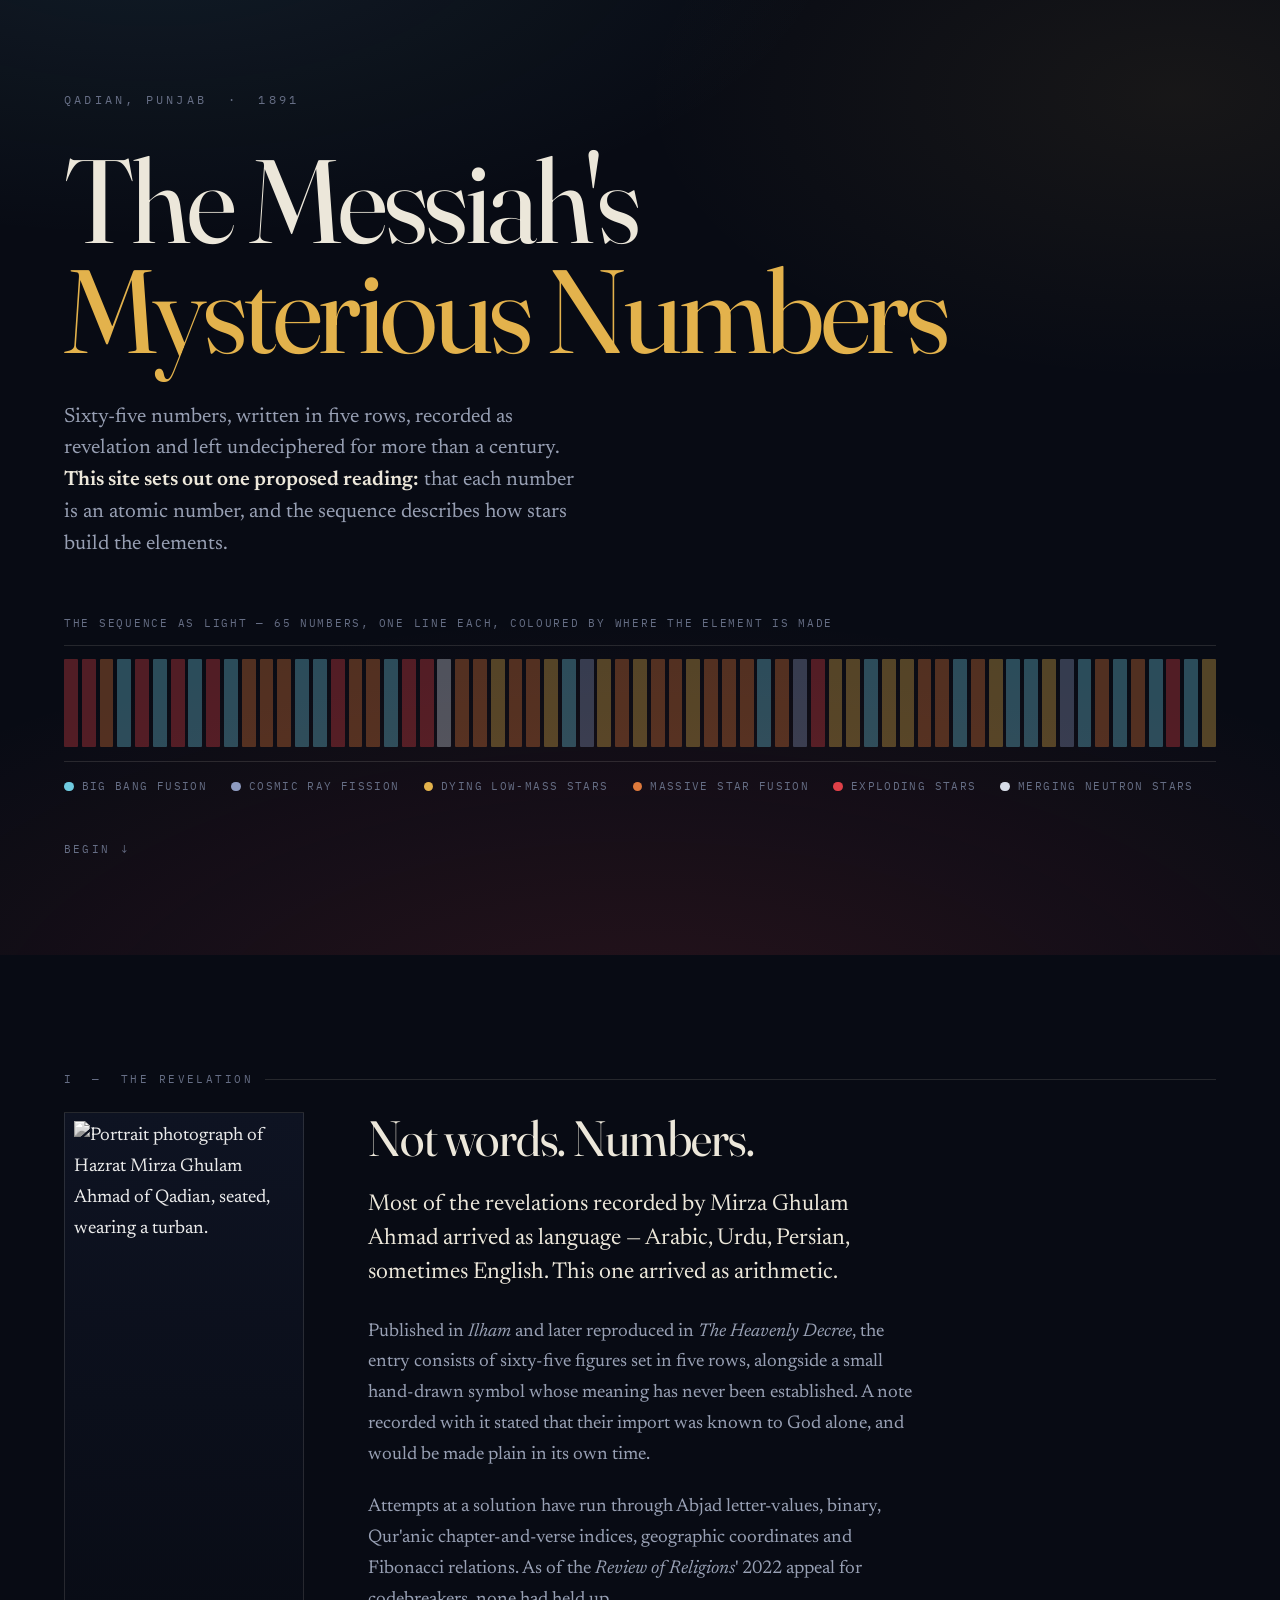
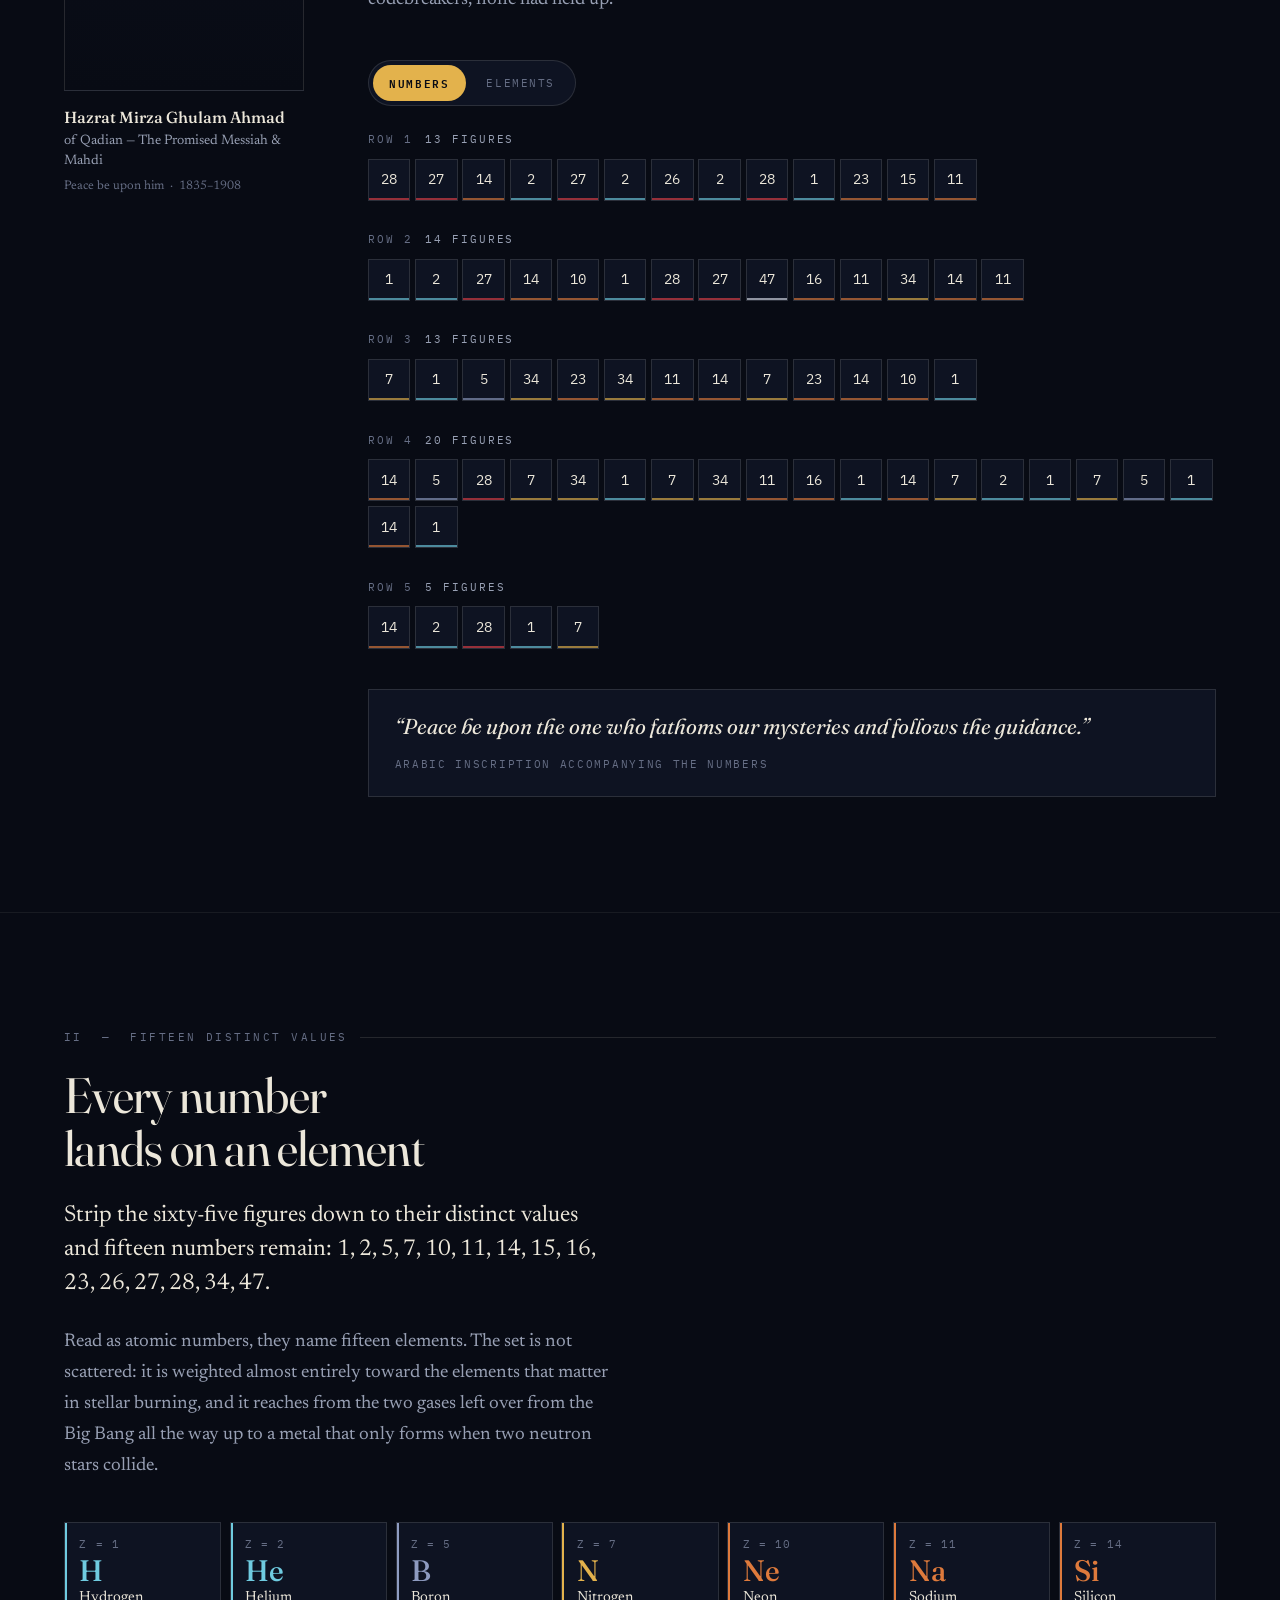
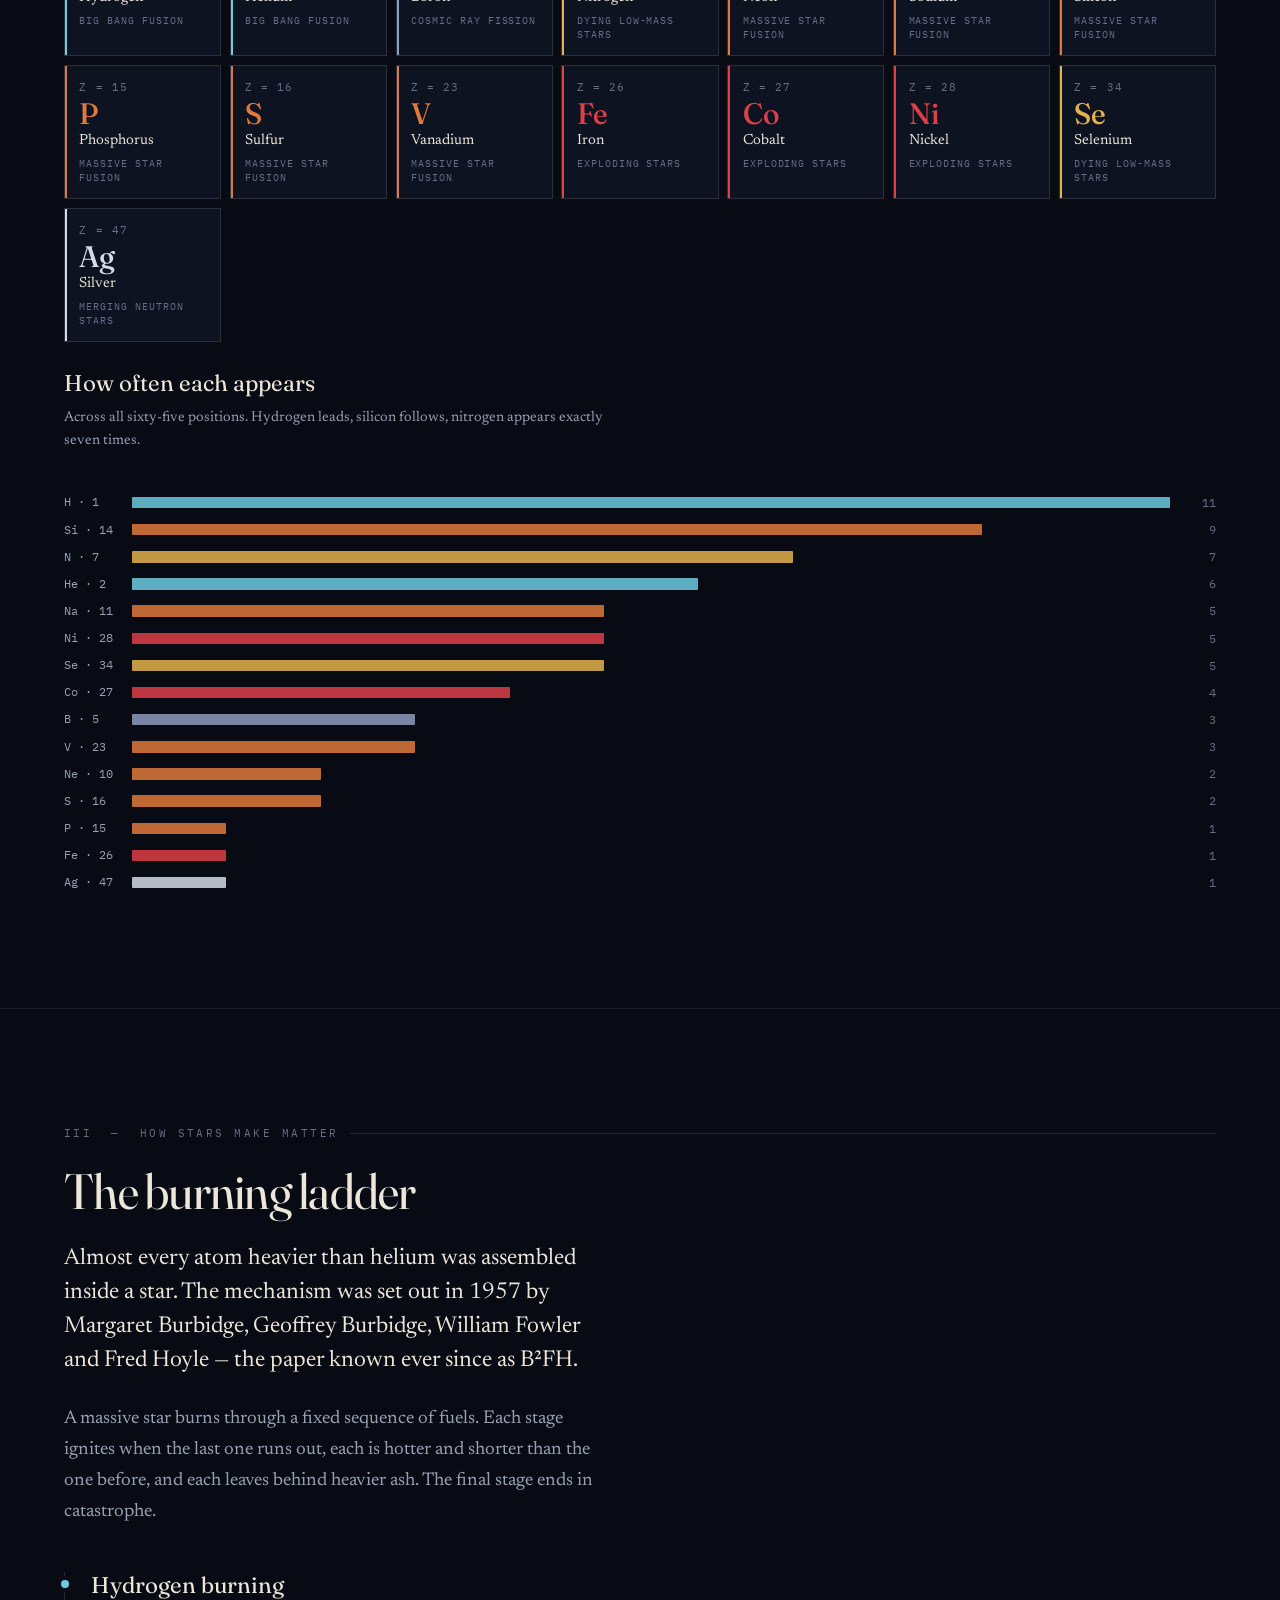
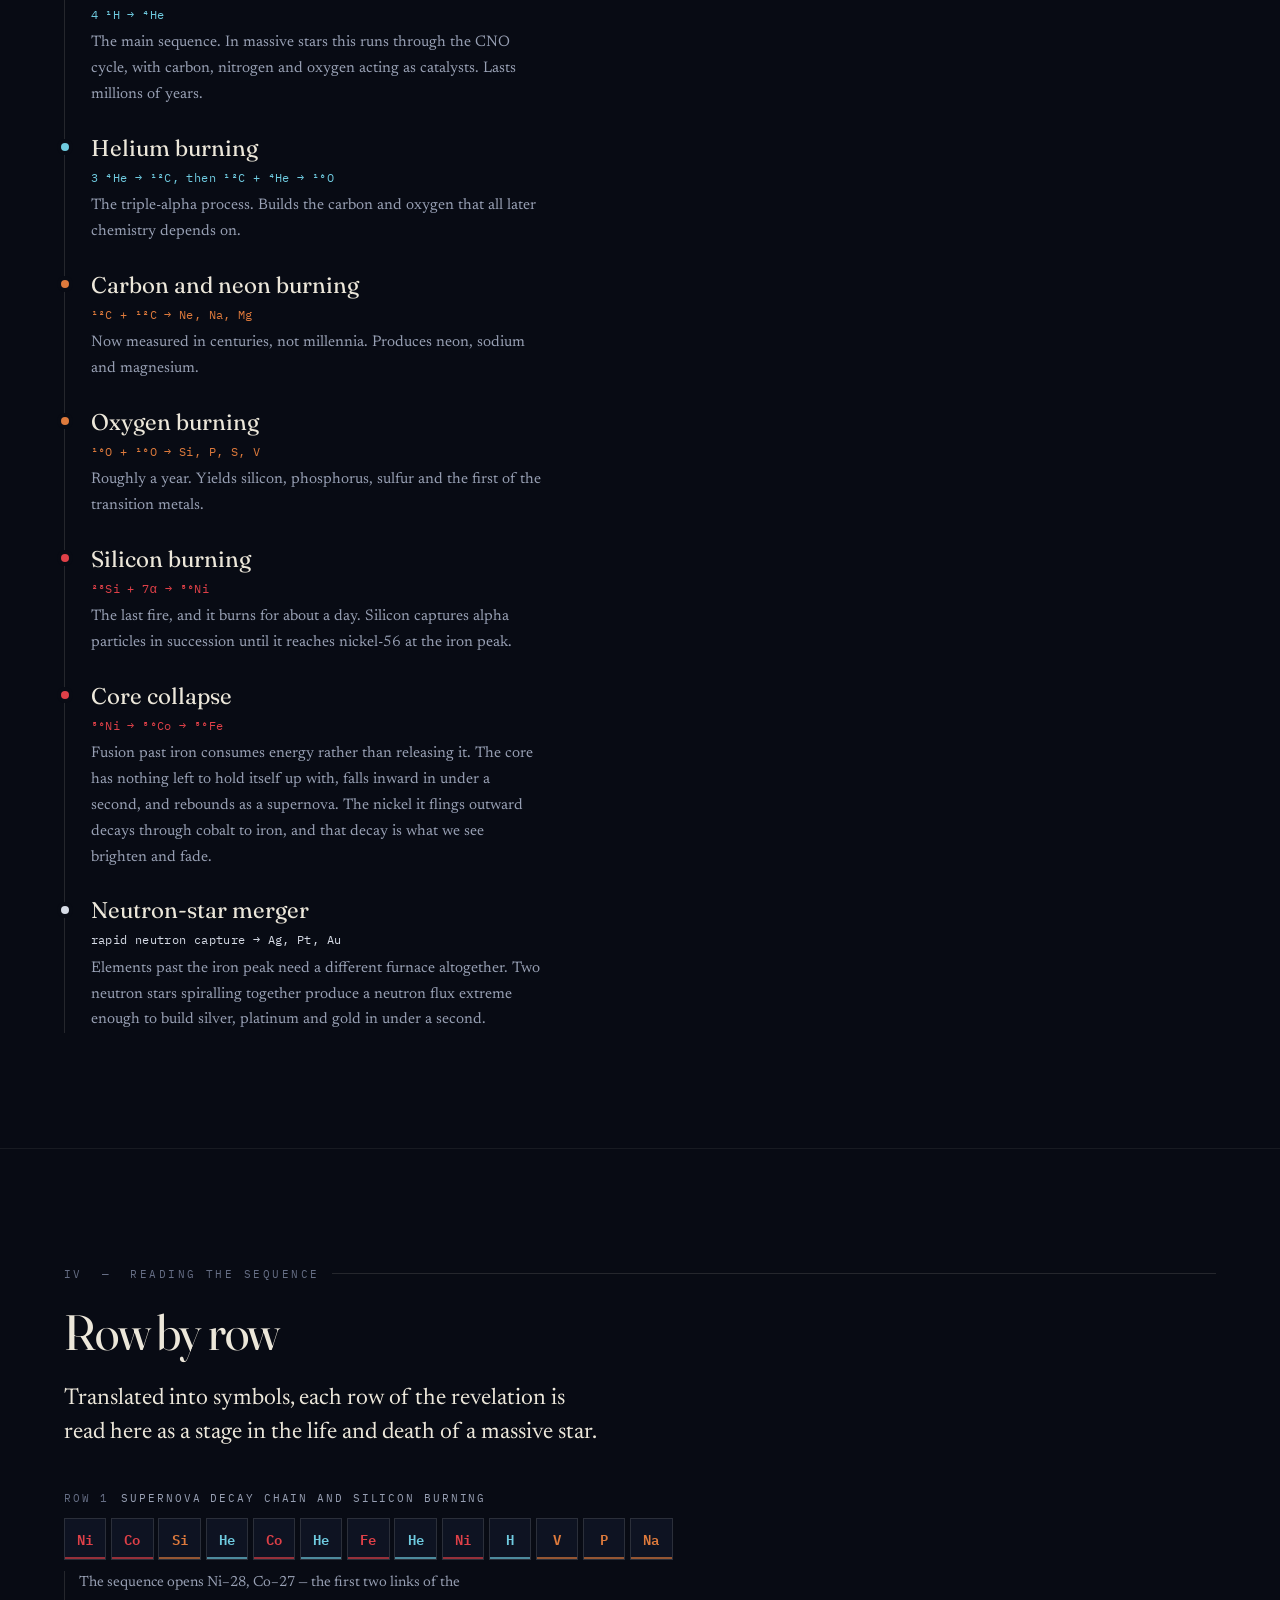
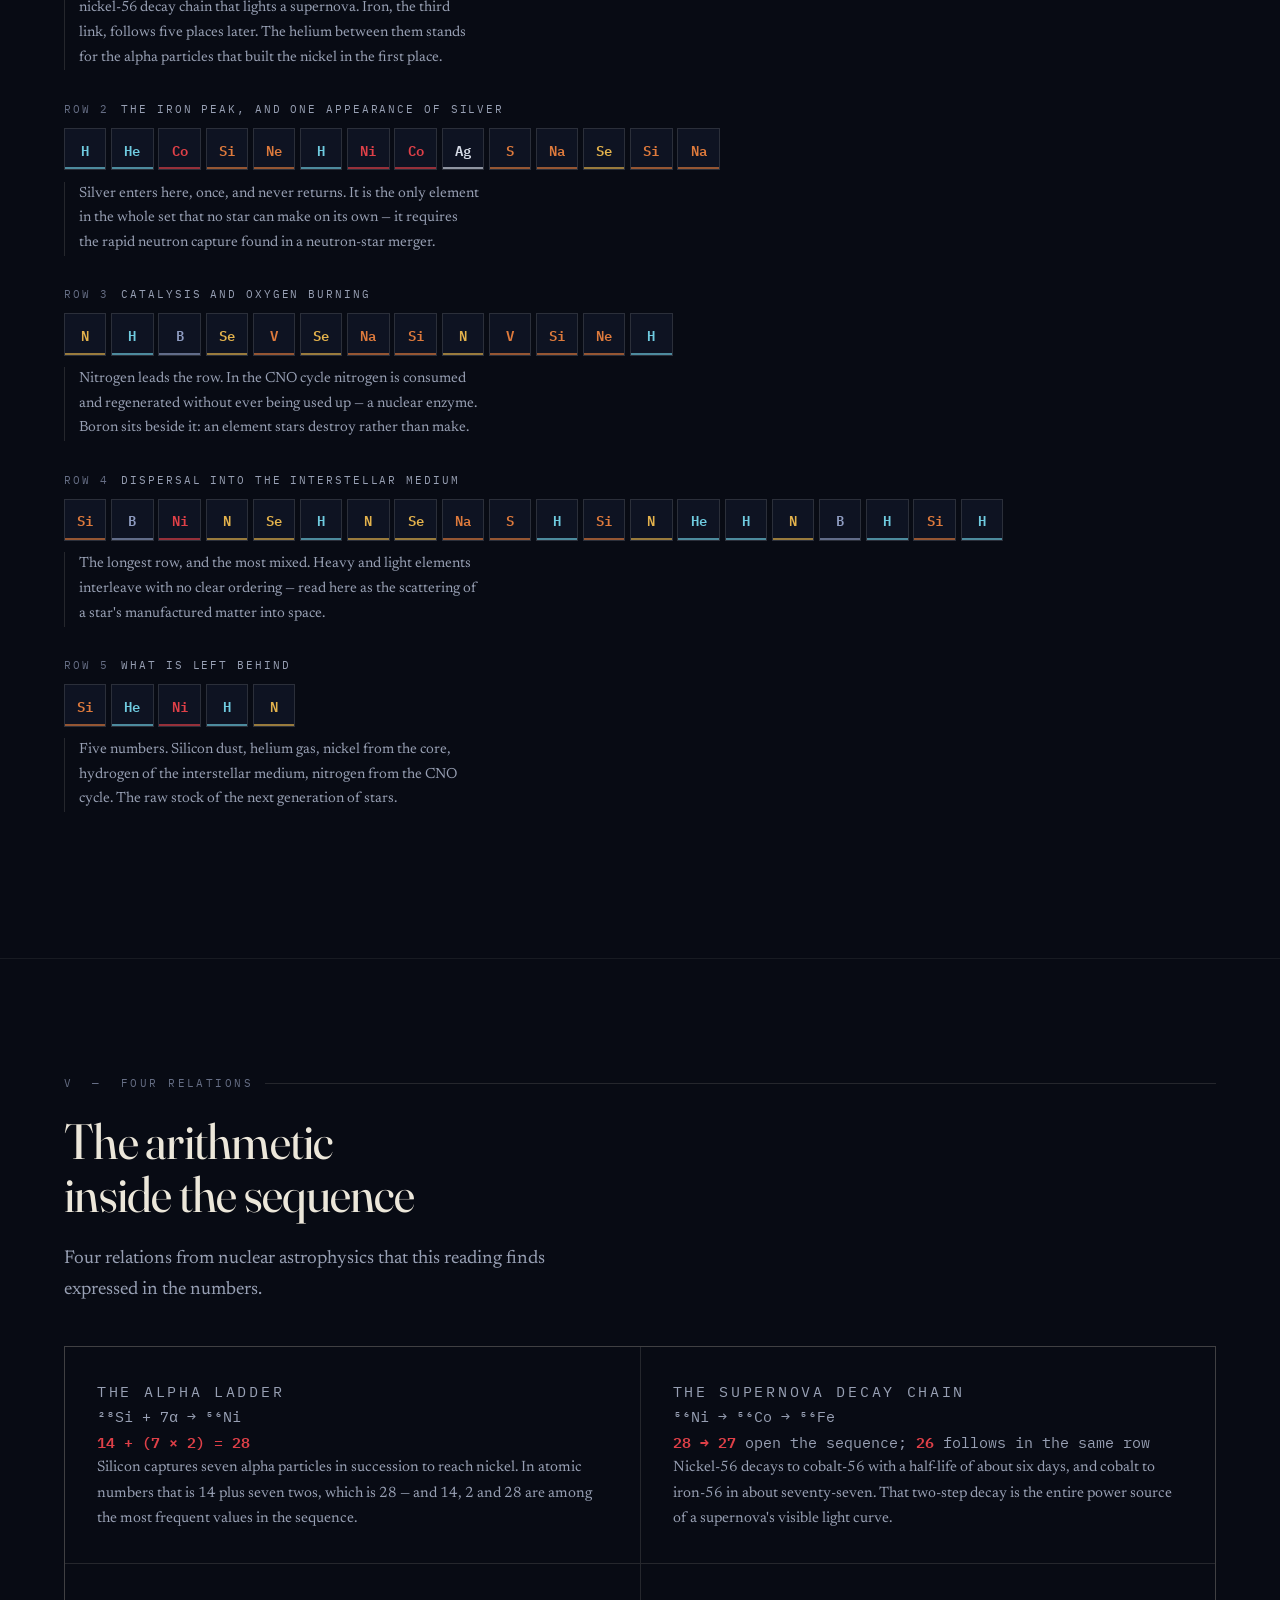
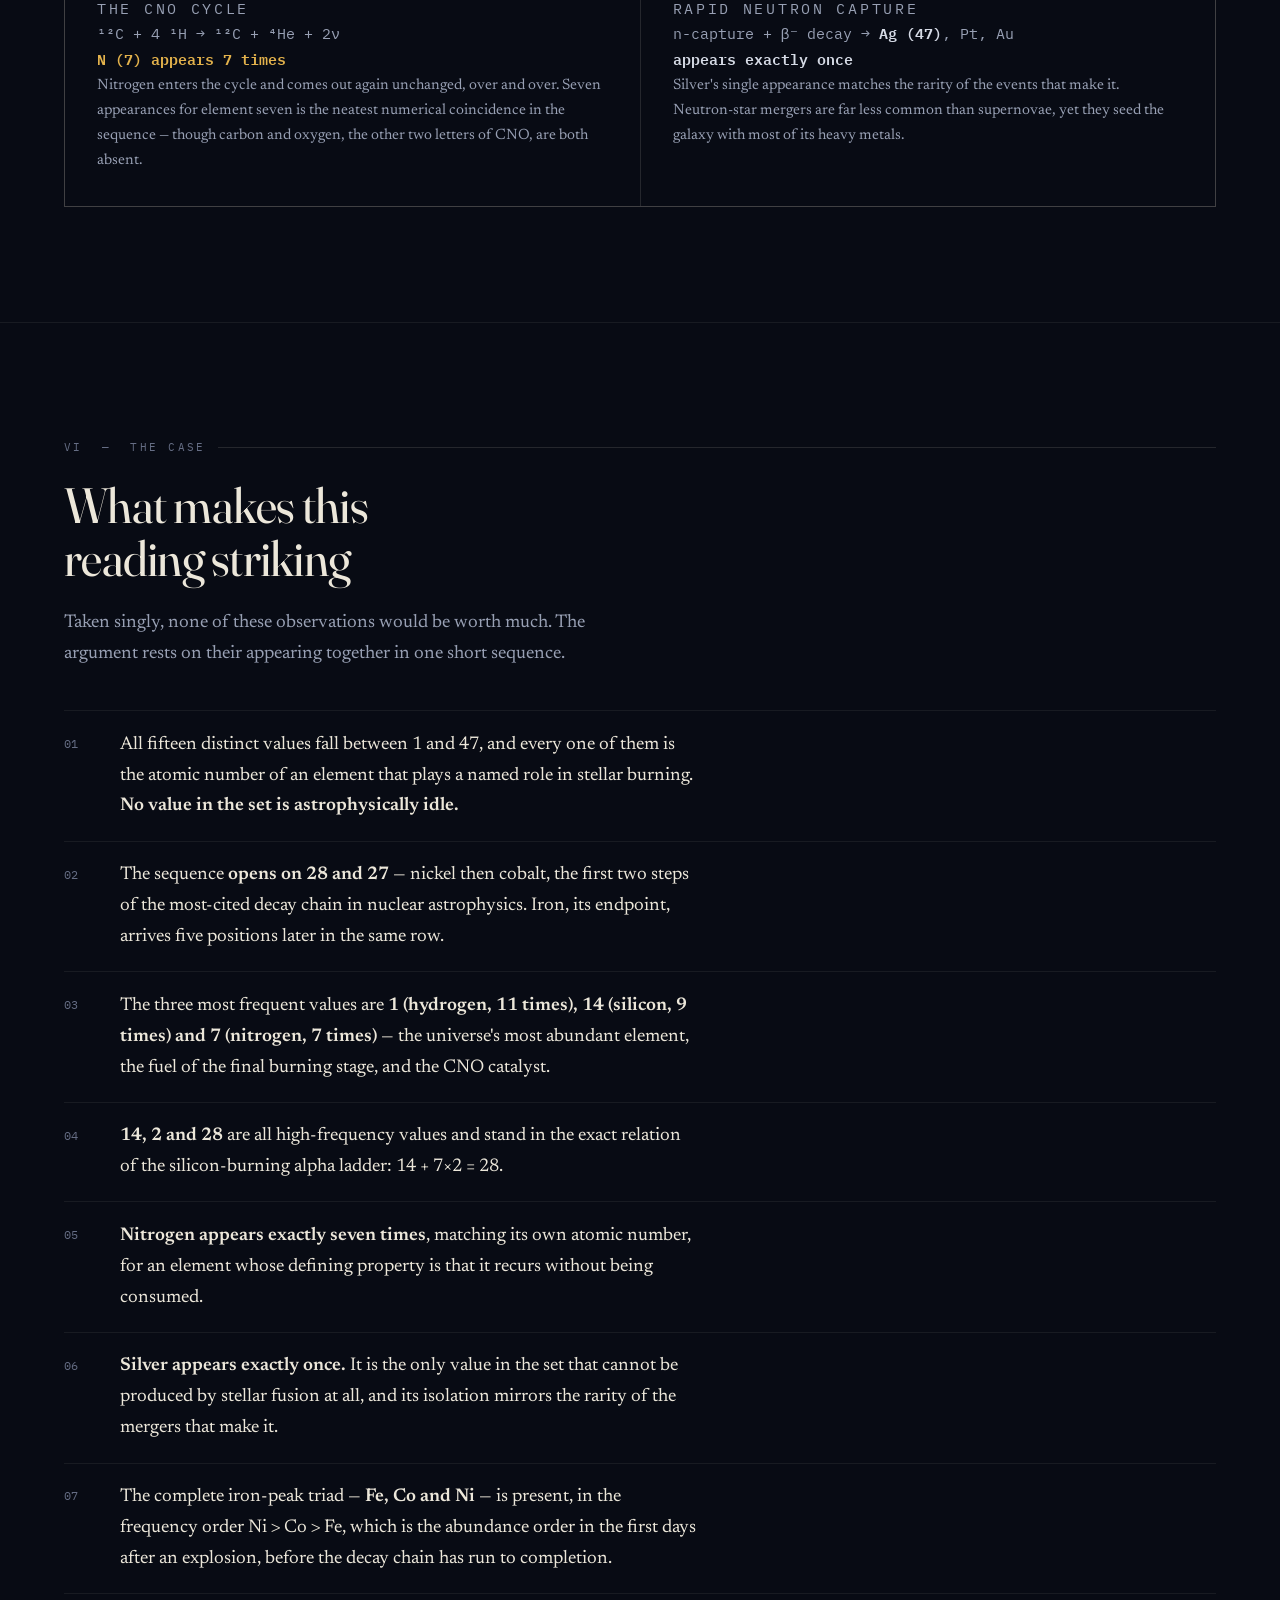
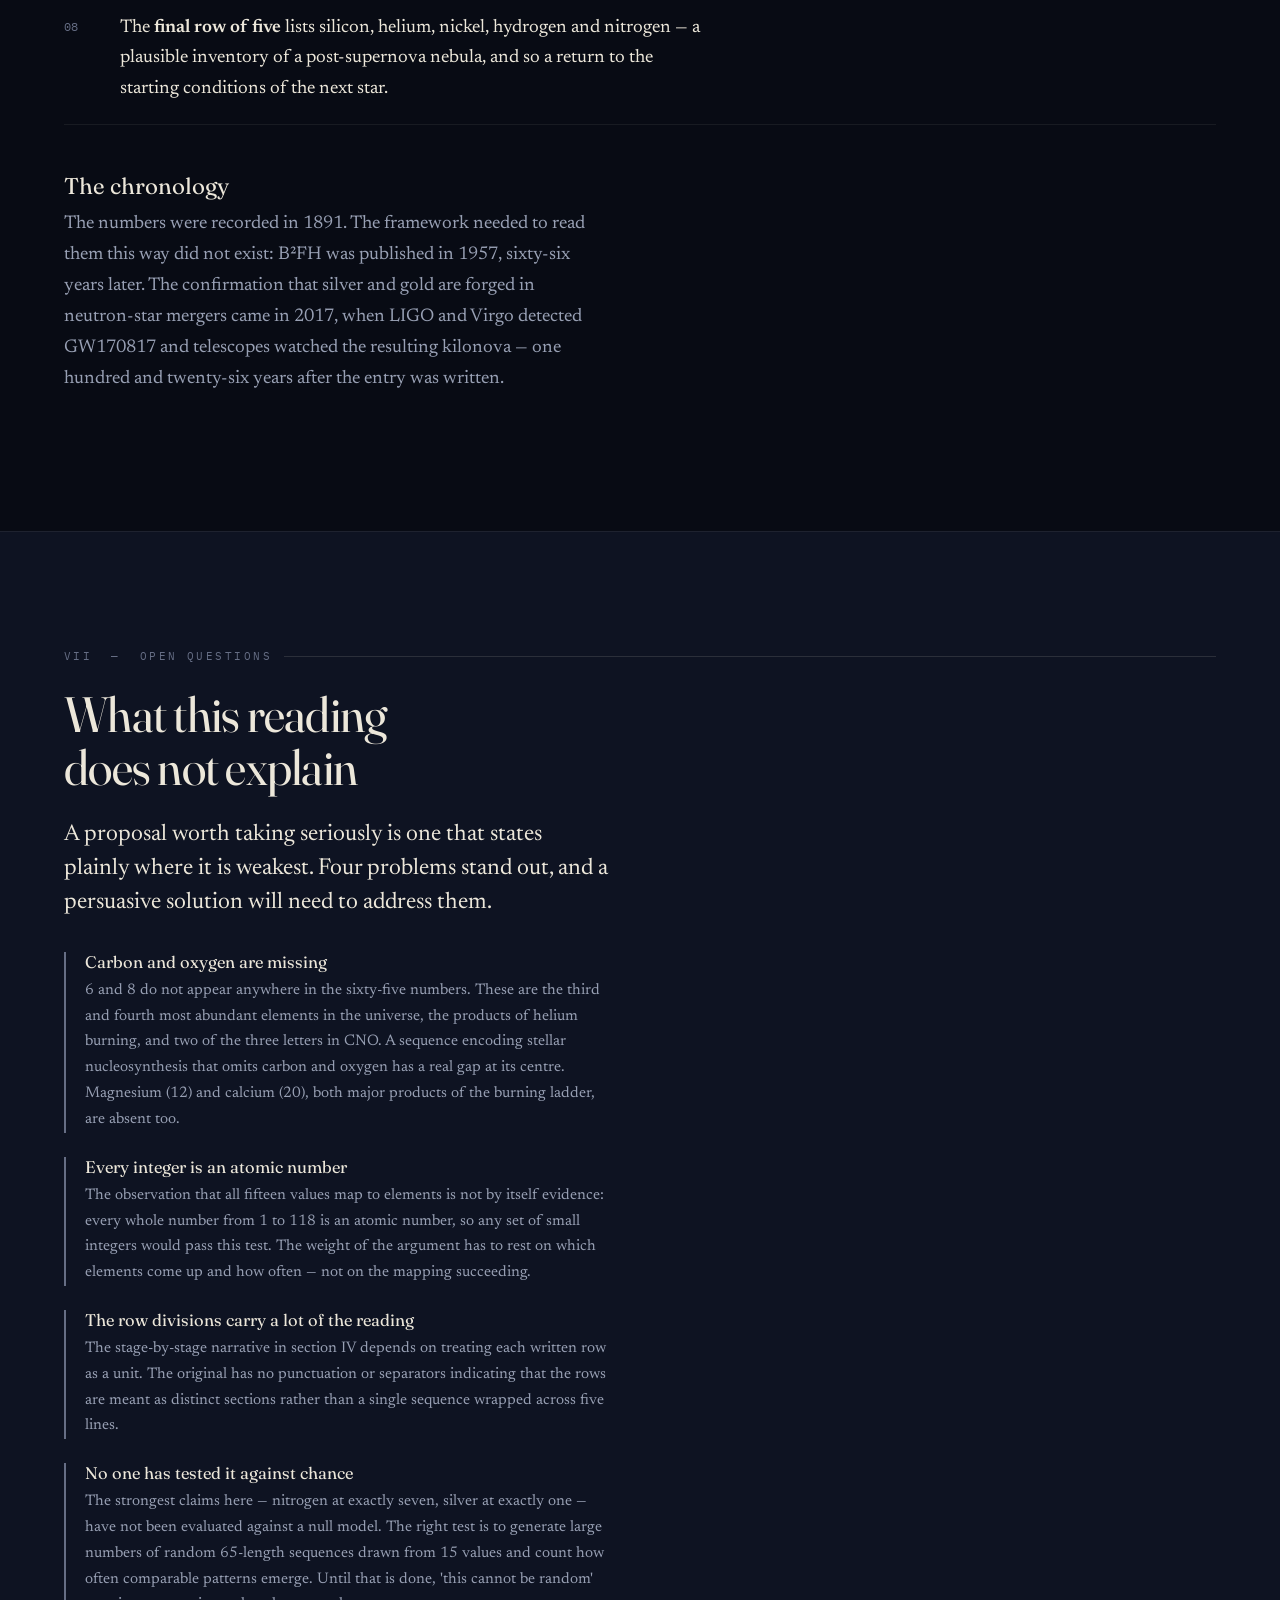
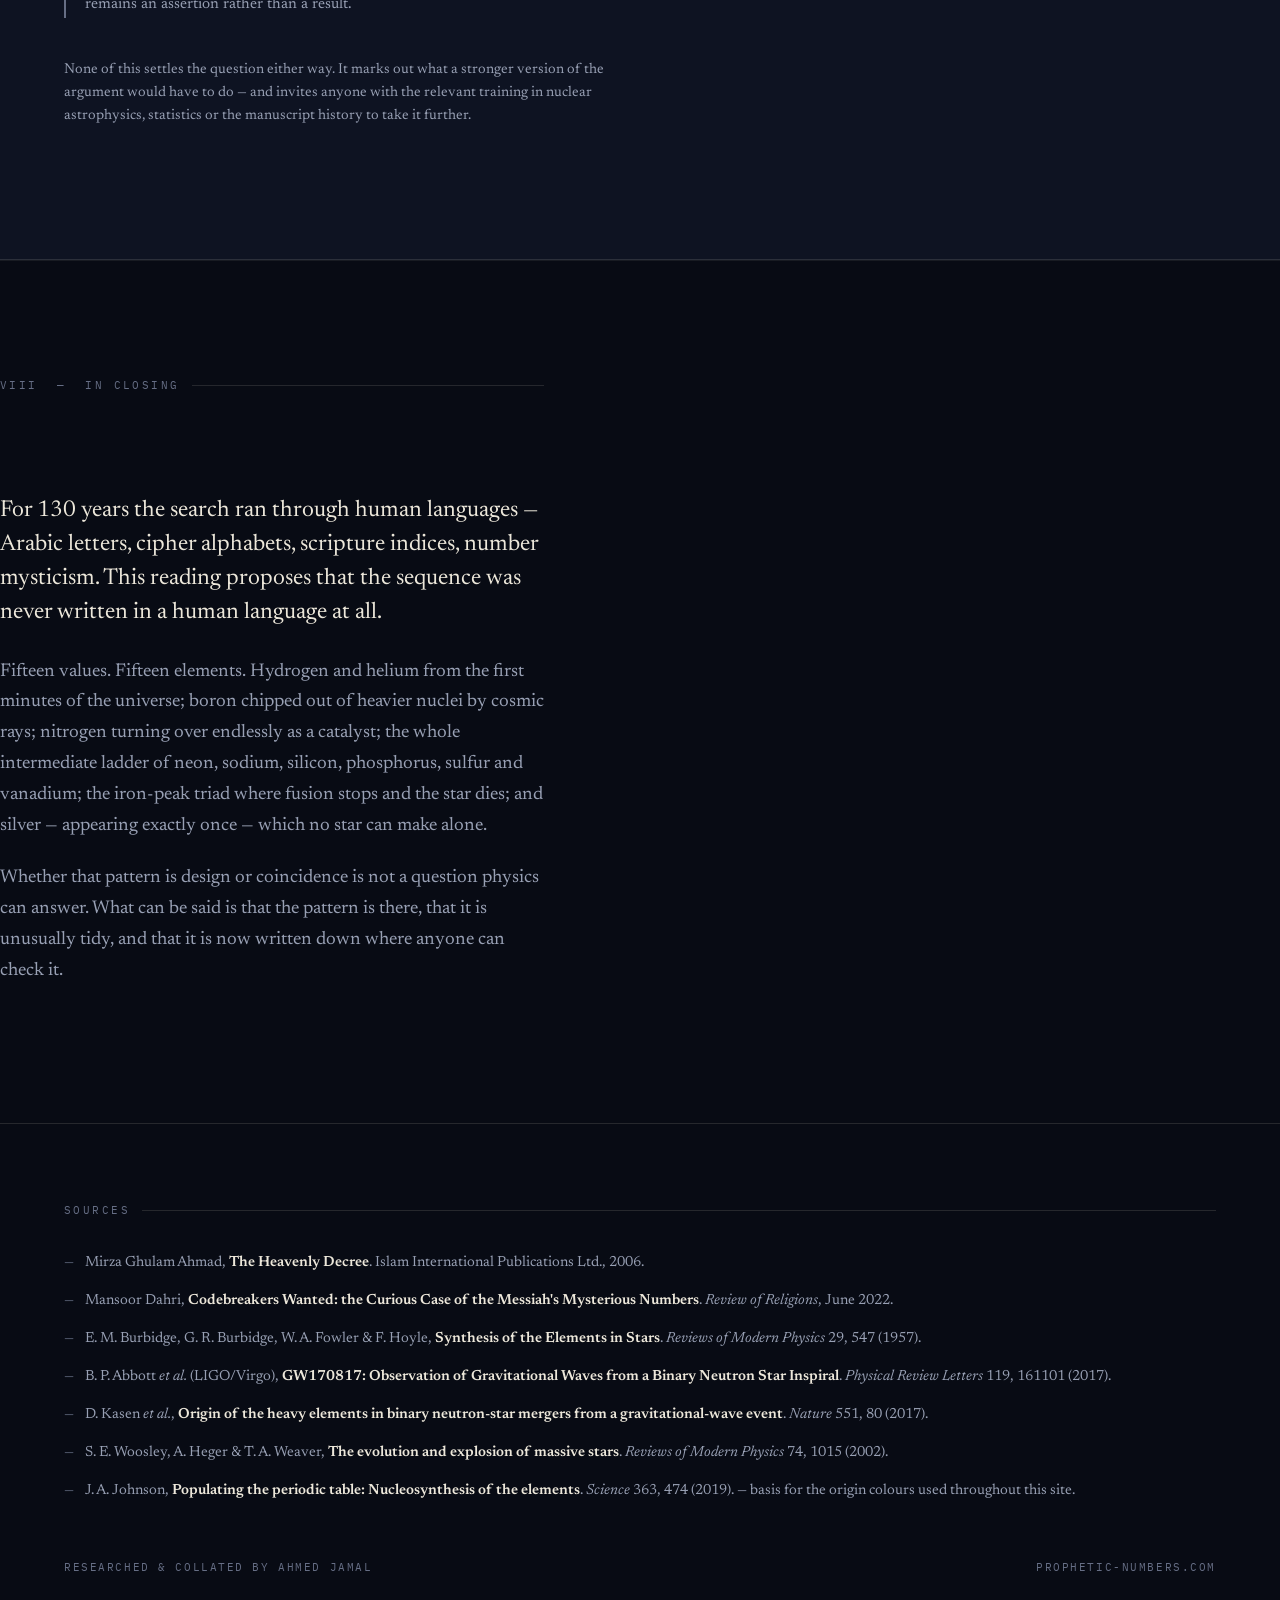
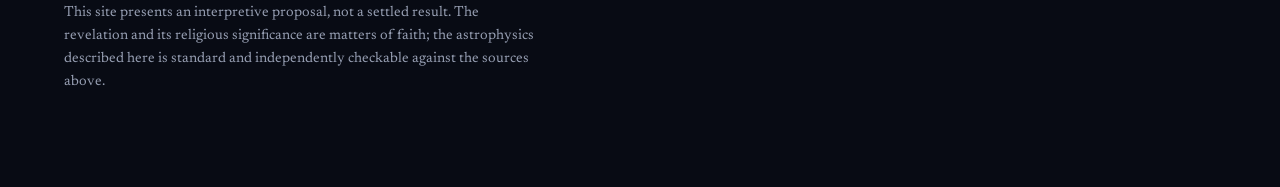
==== index.html @ fabdf740 "Add site" ====
<!DOCTYPE html>
<html lang="en">
<head>
<meta charset="utf-8">
<meta name="viewport" content="width=device-width, initial-scale=1">
<title>The Messiah's Mysterious Numbers — A Stellar Nucleosynthesis Reading</title>
<meta name="description" content="In 1891, Hazrat Mirza Ghulam Ahmad recorded a revelation of sixty-five numbers. This site sets out a proposed reading of the sequence as the atomic numbers of the elements forged inside stars.">
<meta property="og:title" content="The Messiah's Mysterious Numbers">
<meta property="og:description" content="Sixty-five numbers recorded in Qadian in 1891, read through the physics of stellar nucleosynthesis.">
<meta property="og:type" content="article">
<meta name="theme-color" content="#080B14">
<link rel="preconnect" href="https://fonts.googleapis.com">
<link rel="preconnect" href="https://fonts.gstatic.com" crossorigin>
<link href="https://fonts.googleapis.com/css2?family=Fraunces:ital,opsz,wght@0,9..144,300..900;1,9..144,300..900&family=Newsreader:ital,opsz,wght@0,6..72,200..700;1,6..72,200..700&family=IBM+Plex+Mono:wght@400;500;600&display=swap" rel="stylesheet">
<link rel="icon" href="data:image/svg+xml,<svg xmlns='http://www.w3.org/2000/svg' viewBox='0 0 32 32'><rect width='32' height='32' fill='%23080B14'/><g fill='%23E3B24C'><rect x='5' y='8' width='1.5' height='16'/><rect x='10' y='8' width='1.5' height='16'/><rect x='13' y='8' width='1.5' height='16' fill='%23DF4048'/><rect x='19' y='8' width='1.5' height='16'/><rect x='24' y='8' width='1.5' height='16' fill='%236FCBE0'/></g></svg>">

<style>
/* ============================================================
   TOKENS
   ============================================================ */
:root{
  --void:#080B14;
  --void-2:#0E1322;
  --void-3:#141A2B;
  --ink:#ECE7DA;
  --ink-dim:#98A0B4;
  --ink-faint:#666E85;
  --rule:rgba(236,231,218,.13);
  --rule-soft:rgba(236,231,218,.07);

  /* element origin colours — the palette is the data */
  --bigbang:#6FCBE0;
  --cosmic:#8E9BC0;
  --lowmass:#E3B24C;
  --fusion:#DE7A3C;
  --ironpeak:#DF4048;
  --merger:#D6DBE6;

  --gold:#E3B24C;

  --display:"Fraunces",Georgia,serif;
  --body:"Newsreader",Georgia,serif;
  --mono:"IBM Plex Mono",ui-monospace,monospace;

  --measure:34rem;
  --gutter:clamp(1.25rem,5vw,4rem);
}

*,*::before,*::after{box-sizing:border-box}
html{-webkit-text-size-adjust:100%;scroll-behavior:smooth}
@media (prefers-reduced-motion:reduce){html{scroll-behavior:auto}}

body{
  margin:0;
  background:var(--void);
  color:var(--ink);
  font-family:var(--body);
  font-size:clamp(1.02rem,.98rem + .25vw,1.15rem);
  line-height:1.68;
  font-variation-settings:"opsz" 16;
  -webkit-font-smoothing:antialiased;
  overflow-x:hidden;
}

::selection{background:var(--gold);color:var(--void)}

a{color:inherit;text-decoration-color:rgba(227,178,76,.5);text-underline-offset:.22em}
a:hover{text-decoration-color:var(--gold)}
:focus-visible{outline:2px solid var(--gold);outline-offset:3px;border-radius:2px}

img{max-width:100%;display:block}

/* ============================================================
   LAYOUT PRIMITIVES
   ============================================================ */
.wrap{width:min(72rem,100% - var(--gutter)*2);margin-inline:auto}
.narrow{width:min(var(--measure),100%);margin-inline:auto}

.band{padding-block:clamp(4rem,9vw,8rem);position:relative}
.band + .band{border-top:1px solid var(--rule-soft)}

.eyebrow{
  font-family:var(--mono);
  font-size:.7rem;
  letter-spacing:.22em;
  text-transform:uppercase;
  color:var(--ink-faint);
  margin:0 0 1.4rem;
  display:flex;align-items:center;gap:.75rem;
}
.eyebrow::after{content:"";flex:1;height:1px;background:var(--rule)}

h1,h2,h3{font-family:var(--display);font-weight:400;margin:0;text-wrap:balance}
h2{
  font-size:clamp(1.9rem,1.3rem + 2.4vw,3.1rem);
  line-height:1.06;
  font-variation-settings:"opsz" 100,"SOFT" 0,"WONK" 1;
  letter-spacing:-.015em;
  margin-bottom:1.5rem;
}
h3{
  font-size:clamp(1.15rem,1.05rem + .5vw,1.42rem);
  line-height:1.22;
  font-variation-settings:"opsz" 40,"WONK" 1;
  margin-bottom:.55rem;
}
p{margin:0 0 1.15em}
.lede{
  font-size:clamp(1.15rem,1.05rem + .55vw,1.42rem);
  line-height:1.5;
  color:var(--ink);
  font-variation-settings:"opsz" 32;
}
.dim{color:var(--ink-dim)}
.small{font-size:.9rem;line-height:1.6;color:var(--ink-dim)}

/* ============================================================
   HERO
   ============================================================ */
.hero{
  min-height:100svh;
  display:flex;flex-direction:column;justify-content:center;
  padding-block:clamp(3.5rem,10vh,7rem);
  position:relative;overflow:hidden;
}
.hero::before{
  content:"";position:absolute;inset:0;z-index:0;pointer-events:none;
  background:
    radial-gradient(120% 70% at 50% 108%,rgba(223,64,72,.14),transparent 62%),
    radial-gradient(90% 55% at 12% -8%,rgba(111,203,224,.09),transparent 60%),
    radial-gradient(70% 50% at 92% 10%,rgba(227,178,76,.07),transparent 60%);
}
.hero > *{position:relative;z-index:1}

.hero-place{
  font-family:var(--mono);font-size:.72rem;letter-spacing:.28em;
  text-transform:uppercase;color:var(--ink-faint);margin-bottom:clamp(1.5rem,4vh,2.75rem);
}

h1{
  font-size:clamp(2.9rem,1.2rem + 8.4vw,7.4rem);
  line-height:.93;
  letter-spacing:-.03em;
  font-variation-settings:"opsz" 144,"SOFT" 0,"WONK" 1;
  font-weight:400;
  max-width:14ch;
}
h1 em{
  font-style:normal;display:block;color:var(--gold);
  font-variation-settings:"opsz" 144,"SOFT" 10,"WONK" 1;
}

.hero-sub{
  margin-top:clamp(1.75rem,4vh,2.5rem);
  max-width:44ch;
  font-size:clamp(1.05rem,1rem + .4vw,1.28rem);
  line-height:1.55;
  color:var(--ink-dim);
}
.hero-sub strong{color:var(--ink);font-weight:600}

/* --- the spectrum: 65 lines of light --- */
.spectrum-holder{margin-top:clamp(2.5rem,6vh,4rem)}
.spectrum{
  display:flex;align-items:stretch;gap:.34%;
  height:clamp(80px,13vh,132px);
  padding:0;margin:0;list-style:none;
  border-top:1px solid var(--rule);
  border-bottom:1px solid var(--rule);
  padding-block:.85rem;
}
.spec-line{
  flex:1 1 0;min-width:0;border-radius:1px;
  background:var(--c);
  opacity:.34;
  transform-origin:center;
  transition:opacity .35s ease,transform .35s ease;
  animation:flicker var(--dur) ease-in-out var(--delay) infinite alternate;
}
.spectrum:hover .spec-line{opacity:.16}
.spectrum .spec-line:hover,.spectrum .spec-line:focus-visible{
  opacity:1;transform:scaleX(2.4);
  box-shadow:0 0 22px var(--c);
}
@keyframes flicker{from{opacity:.24}to{opacity:.5}}

.spectrum-key{
  display:flex;flex-wrap:wrap;gap:.4rem 1.5rem;
  margin-top:1rem;
  font-family:var(--mono);font-size:.66rem;letter-spacing:.13em;
  text-transform:uppercase;color:var(--ink-faint);
}
.spectrum-key span{display:flex;align-items:center;gap:.5rem}
.spectrum-key i{width:.6rem;height:.6rem;border-radius:50%;background:var(--c);display:block}
.spectrum-caption{
  font-family:var(--mono);font-size:.68rem;letter-spacing:.16em;text-transform:uppercase;
  color:var(--ink-faint);margin:0 0 .75rem;
}

.scroll-cue{
  margin-top:clamp(2rem,5vh,3.5rem);
  font-family:var(--mono);font-size:.7rem;letter-spacing:.2em;text-transform:uppercase;
  color:var(--ink-faint);text-decoration:none;display:inline-flex;align-items:center;gap:.65rem;
}
.scroll-cue span{display:inline-block;animation:bob 2.4s ease-in-out infinite}
@keyframes bob{0%,100%{transform:translateY(0)}50%{transform:translateY(4px)}}

/* ============================================================
   REVELATION — portrait + the five rows
   ============================================================ */
.reveal-grid{
  display:grid;
  grid-template-columns:minmax(0,15rem) minmax(0,1fr);
  gap:clamp(2rem,5vw,4.5rem);
  align-items:start;
}
@media (max-width:860px){.reveal-grid{grid-template-columns:1fr}}

.portrait-fig{margin:0;position:sticky;top:2.5rem}
@media (max-width:860px){.portrait-fig{position:static;max-width:16rem}}
.portrait-frame{
  border:1px solid var(--rule);
  padding:.55rem;
  background:linear-gradient(180deg,var(--void-2),var(--void));
}
.portrait-frame img{
  width:100%;
  filter:grayscale(1) contrast(1.04);
}
.portrait-fig figcaption{
  margin-top:.95rem;font-size:.86rem;line-height:1.45;color:var(--ink-dim);
}
.portrait-fig figcaption b{
  display:block;color:var(--ink);font-family:var(--display);
  font-variation-settings:"opsz" 24,"WONK" 1;font-weight:500;
  font-size:1rem;margin-bottom:.15rem;
}
.portrait-fig figcaption em{font-style:normal;display:block;color:var(--ink-faint);font-size:.78rem;margin-top:.3rem}

/* --- the transmutation control: the signature moment --- */
.switch{
  display:inline-flex;border:1px solid var(--rule);border-radius:999px;
  padding:.22rem;gap:.22rem;margin-bottom:1.6rem;background:var(--void-2);
}
.switch button{
  font-family:var(--mono);font-size:.7rem;letter-spacing:.14em;text-transform:uppercase;
  padding:.55rem 1.05rem;border:0;border-radius:999px;cursor:pointer;
  background:transparent;color:var(--ink-faint);
  transition:background .3s ease,color .3s ease;
}
.switch button[aria-pressed="true"]{background:var(--gold);color:var(--void);font-weight:600}
.switch button:hover:not([aria-pressed="true"]){color:var(--ink)}

.row-block{margin-bottom:1.9rem}
.row-label{
  font-family:var(--mono);font-size:.66rem;letter-spacing:.18em;text-transform:uppercase;
  color:var(--ink-faint);margin:0 0 .6rem;display:flex;gap:.8rem;align-items:baseline;
}
.row-label b{color:var(--ink-dim);font-weight:400}

.tiles{display:flex;flex-wrap:wrap;gap:.3rem;padding:0;margin:0;list-style:none}
.tile{
  --pad:.42rem;
  position:relative;
  min-width:2.65rem;height:2.65rem;
  display:flex;align-items:center;justify-content:center;
  border:1px solid var(--rule);
  background:var(--void-2);
  font-family:var(--mono);font-size:.86rem;
  color:var(--ink);
  cursor:default;
  transition:border-color .3s ease,background .3s ease,transform .3s ease;
}
.tile::after{
  content:"";position:absolute;left:0;right:0;bottom:0;height:2px;
  background:var(--c);opacity:.65;
}
.tile:hover{border-color:var(--c);background:var(--void-3);transform:translateY(-2px);z-index:3}
.tile .face{
  transition:opacity .3s ease,transform .3s ease;
  transition-delay:calc(var(--i) * 9ms);
}
.tile .num{position:absolute}
.tile .sym{position:absolute;color:var(--c);font-weight:600}
.tile .sym{opacity:0;transform:translateY(5px)}
.mode-elements .tile .num{opacity:0;transform:translateY(-5px)}
.mode-elements .tile .sym{opacity:1;transform:translateY(0)}

/* tooltip */
.tile[data-name]:hover::before{
  content:attr(data-name);
  position:absolute;bottom:calc(100% + .5rem);left:50%;transform:translateX(-50%);
  background:var(--ink);color:var(--void);
  font-family:var(--mono);font-size:.64rem;letter-spacing:.06em;
  padding:.32rem .55rem;white-space:nowrap;border-radius:2px;z-index:5;
  pointer-events:none;
}

.row-note{
  font-size:.92rem;color:var(--ink-dim);margin:.7rem 0 0;max-width:52ch;
  border-left:1px solid var(--rule);padding-left:.9rem;
}

.arabic-note{
  margin-top:2.5rem;padding:1.4rem 1.6rem;
  border:1px solid var(--rule);background:var(--void-2);
}
.arabic-note p{
  margin:0;font-family:var(--display);
  font-size:clamp(1.1rem,1rem + .5vw,1.35rem);line-height:1.4;
  font-variation-settings:"opsz" 60,"WONK" 1;font-style:italic;
}
.arabic-note .attrib{
  font-family:var(--mono);font-size:.66rem;letter-spacing:.16em;text-transform:uppercase;
  color:var(--ink-faint);margin-top:.85rem;font-style:normal;
}

/* ============================================================
   ELEMENT TABLE
   ============================================================ */
.el-grid{
  display:grid;
  grid-template-columns:repeat(auto-fill,minmax(9.5rem,1fr));
  gap:.55rem;margin:2.5rem 0 1.75rem;padding:0;list-style:none;
}
.el-card{
  border:1px solid var(--rule);background:var(--void-2);
  padding:.85rem .9rem;position:relative;overflow:hidden;
  transition:background .3s ease,border-color .3s ease;
}
.el-card:hover{background:var(--void-3);border-color:var(--c)}
.el-card::before{content:"";position:absolute;left:0;top:0;bottom:0;width:2px;background:var(--c)}
.el-z{font-family:var(--mono);font-size:.66rem;color:var(--ink-faint);letter-spacing:.1em}
.el-sym{
  font-family:var(--display);font-size:1.85rem;line-height:1;color:var(--c);
  font-variation-settings:"opsz" 60,"WONK" 1;font-weight:500;margin:.15rem 0 .18rem;
}
.el-name{font-size:.92rem;color:var(--ink);line-height:1.25}
.el-origin{font-family:var(--mono);font-size:.6rem;letter-spacing:.1em;text-transform:uppercase;color:var(--ink-faint);margin-top:.45rem;display:block;line-height:1.4}

/* frequency chart */
.freq{margin:2.5rem 0 0;padding:0;list-style:none;display:grid;gap:.42rem}
.freq li{display:grid;grid-template-columns:3.4rem 1fr 2rem;align-items:center;gap:.85rem}
.freq .fl{font-family:var(--mono);font-size:.76rem;color:var(--ink-dim)}
.freq .fb{height:.72rem;background:var(--c);opacity:.85;width:var(--w);border-radius:1px;transition:width 1.1s cubic-bezier(.2,.8,.2,1)}
.freq .fn{font-family:var(--mono);font-size:.72rem;color:var(--ink-faint);text-align:right}

/* ============================================================
   BURNING LADDER
   ============================================================ */
.ladder{margin:2.75rem 0 0;padding:0;list-style:none;border-left:1px solid var(--rule);position:relative}
.ladder li{padding:0 0 1.7rem 1.6rem;position:relative}
.ladder li:last-child{padding-bottom:0}
.ladder li::before{
  content:"";position:absolute;left:-4.5px;top:.52rem;
  width:8px;height:8px;border-radius:50%;background:var(--c);
  box-shadow:0 0 0 4px var(--void);
}
.ladder h3{margin-bottom:.2rem}
.ladder .rx{
  font-family:var(--mono);font-size:.78rem;color:var(--c);
  letter-spacing:.03em;margin:.25rem 0 .35rem;
}
.ladder p{margin:0;font-size:.96rem;color:var(--ink-dim);max-width:50ch}

/* ============================================================
   EQUATIONS
   ============================================================ */
.eqs{display:grid;gap:1px;background:var(--rule);border:1px solid var(--rule);margin-top:2.5rem}
@media (min-width:56rem){.eqs{grid-template-columns:1fr 1fr}}
.eq{background:var(--void);padding:clamp(1.35rem,3vw,2rem)}
.eq-title{
  font-family:var(--mono);font-size:.66rem;letter-spacing:.18em;text-transform:uppercase;
  color:var(--ink-faint);margin:0 0 .9rem;
}
.eq-math{
  font-family:var(--mono);font-size:clamp(1rem,.9rem + .55vw,1.35rem);
  color:var(--ink);line-height:1.7;margin:0 0 .9rem;
}
.eq-math b{color:var(--c);font-weight:600}
.eq p{margin:0;font-size:.94rem;color:var(--ink-dim);max-width:56ch}

/* ============================================================
   CLAIMS LIST
   ============================================================ */
.claims{margin:2.5rem 0 0;padding:0;list-style:none;counter-reset:c}
.claims li{
  counter-increment:c;
  display:grid;grid-template-columns:2.4rem 1fr;gap:1.1rem;
  padding:1.15rem 0;border-top:1px solid var(--rule-soft);
}
.claims li:last-child{border-bottom:1px solid var(--rule-soft)}
.claims li::before{
  content:counter(c,decimal-leading-zero);
  font-family:var(--mono);font-size:.72rem;color:var(--ink-faint);padding-top:.28rem;
}
.claims p{margin:0;max-width:58ch}
.claims b{color:var(--ink);font-weight:600}

/* ============================================================
   OPEN QUESTIONS
   ============================================================ */
.caveat{background:var(--void-2);border-top:1px solid var(--rule);border-bottom:1px solid var(--rule)}
.qs{margin:2rem 0 0;padding:0;list-style:none;display:grid;gap:1.5rem}
.qs li{border-left:2px solid var(--ink-faint);padding-left:1.2rem}
.qs h3{font-size:1.05rem;margin-bottom:.35rem}
.qs p{margin:0;font-size:.96rem;color:var(--ink-dim);max-width:58ch}

/* ============================================================
   FOOTER / REFS
   ============================================================ */
.refs{margin:2rem 0 0;padding:0;list-style:none;display:grid;gap:1rem}
.refs li{font-size:.92rem;line-height:1.5;color:var(--ink-dim);padding-left:1.3rem;position:relative}
.refs li::before{content:"—";position:absolute;left:0;color:var(--ink-faint)}
.refs b{color:var(--ink);font-weight:600}

footer{padding-block:clamp(3rem,6vw,5rem);border-top:1px solid var(--rule)}
.colophon{
  display:flex;flex-wrap:wrap;gap:1rem 2.5rem;justify-content:space-between;align-items:baseline;
  font-family:var(--mono);font-size:.7rem;letter-spacing:.14em;text-transform:uppercase;color:var(--ink-faint);
}

/* ============================================================
   MOTION
   ============================================================ */
.rise{opacity:0;transform:translateY(20px);transition:opacity .8s cubic-bezier(.2,.8,.2,1),transform .8s cubic-bezier(.2,.8,.2,1)}
.rise.in{opacity:1;transform:none}

@media (prefers-reduced-motion:reduce){
  *,*::before,*::after{animation-duration:.001ms!important;animation-iteration-count:1!important;transition-duration:.001ms!important}
  .rise{opacity:1;transform:none}
}
</style>
</head>
<body>

<!-- ============================ HERO ============================ -->
<header class="hero">
  <div class="wrap">
    <p class="hero-place">Qadian, Punjab &nbsp;·&nbsp; 1891</p>

    <h1>The Messiah's <em>Mysterious Numbers</em></h1>

    <p class="hero-sub">
      Sixty-five numbers, written in five rows, recorded as revelation and left undeciphered for
      more than a century. <strong>This site sets out one proposed reading:</strong> that each number
      is an atomic number, and the sequence describes how stars build the elements.
    </p>

    <div class="spectrum-holder">
      <p class="spectrum-caption">The sequence as light — 65 numbers, one line each, coloured by where the element is made</p>
      <ul class="spectrum" id="spectrum" aria-label="The sixty-five numbers rendered as spectral lines"></ul>
      <div class="spectrum-key" id="spectrumKey"></div>
    </div>

    <a class="scroll-cue" href="#revelation">Begin <span>&darr;</span></a>
  </div>
</header>

<!-- ======================= THE REVELATION ======================= -->
<section class="band" id="revelation">
  <div class="wrap">
    <p class="eyebrow">I &nbsp;—&nbsp; The Revelation</p>

    <div class="reveal-grid">
      <figure class="portrait-fig rise">
        <div class="portrait-frame">
          <img src="assets/portrait.jpg" width="468" height="560"
               alt="Portrait photograph of Hazrat Mirza Ghulam Ahmad of Qadian, seated, wearing a turban.">
        </div>
        <figcaption>
          <b>Hazrat Mirza Ghulam Ahmad</b>
          of Qadian — The Promised Messiah &amp; Mahdi
          <em>Peace be upon him &nbsp;·&nbsp; 1835–1908</em>
        </figcaption>
      </figure>

      <div>
        <h2 class="rise">Not words. Numbers.</h2>
        <div class="narrow rise" style="margin-inline:0">
          <p class="lede">
            Most of the revelations recorded by Mirza Ghulam Ahmad arrived as language — Arabic,
            Urdu, Persian, sometimes English. This one arrived as arithmetic.
          </p>
          <p class="dim">
            Published in <em>Ilham</em> and later reproduced in <em>The Heavenly Decree</em>, the
            entry consists of sixty-five figures set in five rows, alongside a small hand-drawn
            symbol whose meaning has never been established. A note recorded with it stated that
            their import was known to God alone, and would be made plain in its own time.
          </p>
          <p class="dim">
            Attempts at a solution have run through Abjad letter-values, binary, Qur'anic
            chapter-and-verse indices, geographic coordinates and Fibonacci relations. As of the
            <em>Review of Religions</em>' 2022 appeal for codebreakers, none had held up.
          </p>
        </div>

        <div class="rise" style="margin-top:2.75rem">
          <div class="switch" role="group" aria-label="Display mode">
            <button type="button" id="btnNum" aria-pressed="true">Numbers</button>
            <button type="button" id="btnEl" aria-pressed="false">Elements</button>
          </div>
          <div id="rows"></div>
        </div>

        <div class="arabic-note rise">
          <p>&ldquo;Peace be upon the one who fathoms our mysteries and follows the guidance.&rdquo;</p>
          <div class="attrib">Arabic inscription accompanying the numbers</div>
        </div>
      </div>
    </div>
  </div>
</section>

<!-- ======================= FIFTEEN ELEMENTS ======================= -->
<section class="band" id="elements">
  <div class="wrap">
    <p class="eyebrow">II &nbsp;—&nbsp; Fifteen Distinct Values</p>
    <div class="narrow" style="margin-inline:0">
      <h2 class="rise">Every number lands on an element</h2>
      <p class="lede rise">
        Strip the sixty-five figures down to their distinct values and fifteen numbers remain:
        1, 2, 5, 7, 10, 11, 14, 15, 16, 23, 26, 27, 28, 34, 47.
      </p>
      <p class="dim rise">
        Read as atomic numbers, they name fifteen elements. The set is not scattered: it is
        weighted almost entirely toward the elements that matter in stellar burning, and it
        reaches from the two gases left over from the Big Bang all the way up to a metal that
        only forms when two neutron stars collide.
      </p>
    </div>

    <ul class="el-grid" id="elGrid"></ul>

    <div class="narrow rise" style="margin-inline:0">
      <h3>How often each appears</h3>
      <p class="small">Across all sixty-five positions. Hydrogen leads, silicon follows, nitrogen appears exactly seven times.</p>
    </div>
    <ul class="freq" id="freq"></ul>
  </div>
</section>

<!-- ======================= NUCLEOSYNTHESIS ======================= -->
<section class="band" id="physics">
  <div class="wrap">
    <p class="eyebrow">III &nbsp;—&nbsp; How Stars Make Matter</p>
    <div class="narrow" style="margin-inline:0">
      <h2 class="rise">The burning ladder</h2>
      <p class="lede rise">
        Almost every atom heavier than helium was assembled inside a star. The mechanism was set
        out in 1957 by Margaret Burbidge, Geoffrey Burbidge, William Fowler and Fred Hoyle — the
        paper known ever since as B²FH.
      </p>
      <p class="dim rise">
        A massive star burns through a fixed sequence of fuels. Each stage ignites when the last
        one runs out, each is hotter and shorter than the one before, and each leaves behind
        heavier ash. The final stage ends in catastrophe.
      </p>
    </div>

    <ul class="ladder rise" id="ladder"></ul>
  </div>
</section>

<!-- ======================= READING THE ROWS ======================= -->
<section class="band" id="reading">
  <div class="wrap">
    <p class="eyebrow">IV &nbsp;—&nbsp; Reading the Sequence</p>
    <div class="narrow" style="margin-inline:0">
      <h2 class="rise">Row by row</h2>
      <p class="lede rise">
        Translated into symbols, each row of the revelation is read here as a stage in the life
        and death of a massive star.
      </p>
    </div>
    <div id="readingRows" style="margin-top:2.5rem"></div>
  </div>
</section>

<!-- ======================= EQUATIONS ======================= -->
<section class="band" id="equations">
  <div class="wrap">
    <p class="eyebrow">V &nbsp;—&nbsp; Four Relations</p>
    <div class="narrow" style="margin-inline:0">
      <h2 class="rise">The arithmetic inside the sequence</h2>
      <p class="dim rise">
        Four relations from nuclear astrophysics that this reading finds expressed in the numbers.
      </p>
    </div>
    <div class="eqs rise" id="eqs"></div>
  </div>
</section>

<!-- ======================= THE CASE ======================= -->
<section class="band" id="case">
  <div class="wrap">
    <p class="eyebrow">VI &nbsp;—&nbsp; The Case</p>
    <div class="narrow" style="margin-inline:0">
      <h2 class="rise">What makes this reading striking</h2>
      <p class="dim rise">
        Taken singly, none of these observations would be worth much. The argument rests on their
        appearing together in one short sequence.
      </p>
    </div>
    <ol class="claims rise" id="claims"></ol>

    <div class="narrow rise" style="margin-inline:0;margin-top:3rem">
      <h3>The chronology</h3>
      <p class="dim">
        The numbers were recorded in 1891. The framework needed to read them this way did not
        exist: B²FH was published in 1957, sixty-six years later. The confirmation that silver and
        gold are forged in neutron-star mergers came in 2017, when LIGO and Virgo detected
        GW170817 and telescopes watched the resulting kilonova — one hundred and twenty-six years
        after the entry was written.
      </p>
    </div>
  </div>
</section>

<!-- ======================= OPEN QUESTIONS ======================= -->
<section class="band caveat" id="questions">
  <div class="wrap">
    <p class="eyebrow">VII &nbsp;—&nbsp; Open Questions</p>
    <div class="narrow" style="margin-inline:0">
      <h2 class="rise">What this reading does not explain</h2>
      <p class="lede rise">
        A proposal worth taking seriously is one that states plainly where it is weakest. Four
        problems stand out, and a persuasive solution will need to address them.
      </p>
    </div>
    <ul class="qs rise" id="qs"></ul>
    <div class="narrow rise" style="margin-inline:0;margin-top:2.5rem">
      <p class="small">
        None of this settles the question either way. It marks out what a stronger version of the
        argument would have to do — and invites anyone with the relevant training in nuclear
        astrophysics, statistics or the manuscript history to take it further.
      </p>
    </div>
  </div>
</section>

<!-- ======================= CLOSE ======================= -->
<section class="band" id="close">
  <div class="wrap narrow" style="margin-inline:0">
    <p class="eyebrow">VIII &nbsp;—&nbsp; In Closing</p>
    <h2 class="rise">A code in the language of stars</h2>
    <p class="lede rise">
      For 130 years the search ran through human languages — Arabic letters, cipher alphabets,
      scripture indices, number mysticism. This reading proposes that the sequence was never
      written in a human language at all.
    </p>
    <p class="dim rise">
      Fifteen values. Fifteen elements. Hydrogen and helium from the first minutes of the
      universe; boron chipped out of heavier nuclei by cosmic rays; nitrogen turning over
      endlessly as a catalyst; the whole intermediate ladder of neon, sodium, silicon, phosphorus,
      sulfur and vanadium; the iron-peak triad where fusion stops and the star dies; and silver —
      appearing exactly once — which no star can make alone.
    </p>
    <p class="dim rise">
      Whether that pattern is design or coincidence is not a question physics can answer. What can
      be said is that the pattern is there, that it is unusually tidy, and that it is now written
      down where anyone can check it.
    </p>
  </div>
</section>

<!-- ======================= REFERENCES ======================= -->
<footer>
  <div class="wrap">
    <p class="eyebrow">Sources</p>
    <ul class="refs">
      <li>Mirza Ghulam Ahmad, <b>The Heavenly Decree</b>. Islam International Publications Ltd., 2006.</li>
      <li>Mansoor Dahri, <b>Codebreakers Wanted: the Curious Case of the Messiah's Mysterious Numbers</b>. <em>Review of Religions</em>, June 2022.</li>
      <li>E. M. Burbidge, G. R. Burbidge, W. A. Fowler &amp; F. Hoyle, <b>Synthesis of the Elements in Stars</b>. <em>Reviews of Modern Physics</em> 29, 547 (1957).</li>
      <li>B. P. Abbott <em>et al.</em> (LIGO/Virgo), <b>GW170817: Observation of Gravitational Waves from a Binary Neutron Star Inspiral</b>. <em>Physical Review Letters</em> 119, 161101 (2017).</li>
      <li>D. Kasen <em>et al.</em>, <b>Origin of the heavy elements in binary neutron-star mergers from a gravitational-wave event</b>. <em>Nature</em> 551, 80 (2017).</li>
      <li>S. E. Woosley, A. Heger &amp; T. A. Weaver, <b>The evolution and explosion of massive stars</b>. <em>Reviews of Modern Physics</em> 74, 1015 (2002).</li>
      <li>J. A. Johnson, <b>Populating the periodic table: Nucleosynthesis of the elements</b>. <em>Science</em> 363, 474 (2019). — basis for the origin colours used throughout this site.</li>
    </ul>

    <div class="colophon" style="margin-top:3.5rem">
      <span>Researched &amp; collated by Ahmed Jamal</span>
      <span>prophetic-numbers.com</span>
    </div>
    <p class="small" style="margin-top:1.5rem;max-width:60ch">
      This site presents an interpretive proposal, not a settled result. The revelation and its
      religious significance are matters of faith; the astrophysics described here is standard and
      independently checkable against the sources above.
    </p>
  </div>
</footer>

<script>
(function(){
"use strict";

/* ---------- data ---------- */
var ORIGINS = {
  bigbang: {label:"Big Bang fusion",     c:"var(--bigbang)"},
  cosmic:  {label:"Cosmic ray fission",  c:"var(--cosmic)"},
  lowmass: {label:"Dying low-mass stars",c:"var(--lowmass)"},
  fusion:  {label:"Massive star fusion", c:"var(--fusion)"},
  ironpeak:{label:"Exploding stars",     c:"var(--ironpeak)"},
  merger:  {label:"Merging neutron stars",c:"var(--merger)"}
};

var EL = {
  1: {s:"H",  n:"Hydrogen",   o:"bigbang", r:"Primordial. Fuel for every star."},
  2: {s:"He", n:"Helium",     o:"bigbang", r:"Primordial, and the alpha particle of fusion."},
  5: {s:"B",  n:"Boron",      o:"cosmic",  r:"Not made in stars — chipped from heavier nuclei by cosmic rays."},
  7: {s:"N",  n:"Nitrogen",   o:"lowmass", r:"Catalyst of the CNO cycle."},
  10:{s:"Ne", n:"Neon",       o:"fusion",  r:"Carbon-burning ash; fuel for the neon-burning stage."},
  11:{s:"Na", n:"Sodium",     o:"fusion",  r:"Carbon and neon burning."},
  14:{s:"Si", n:"Silicon",    o:"fusion",  r:"Oxygen-burning ash; fuel for the final stage."},
  15:{s:"P",  n:"Phosphorus", o:"fusion",  r:"Neon and oxygen burning."},
  16:{s:"S",  n:"Sulfur",     o:"fusion",  r:"Oxygen and silicon burning."},
  23:{s:"V",  n:"Vanadium",   o:"fusion",  r:"Late oxygen and silicon burning."},
  26:{s:"Fe", n:"Iron",       o:"ironpeak",r:"Where fusion stops paying. The ash of the last fire."},
  27:{s:"Co", n:"Cobalt",     o:"ironpeak",r:"Middle link of the nickel-56 decay chain."},
  28:{s:"Ni", n:"Nickel",     o:"ironpeak",r:"Silicon burning's end product; powers supernova light."},
  34:{s:"Se", n:"Selenium",   o:"lowmass", r:"Slow neutron capture in dying low-mass stars."},
  47:{s:"Ag", n:"Silver",     o:"merger",  r:"Rapid neutron capture. Neutron-star collisions."}
};

var ROWS = [
  {n:[28,27,14,2,27,2,26,2,28,1,23,15,11],
   t:"Supernova decay chain and silicon burning",
   d:"The sequence opens Ni\u201328, Co\u201327 \u2014 the first two links of the nickel-56 decay chain that lights a supernova. Iron, the third link, follows five places later. The helium between them stands for the alpha particles that built the nickel in the first place."},
  {n:[1,2,27,14,10,1,28,27,47,16,11,34,14,11],
   t:"The iron peak, and one appearance of silver",
   d:"Silver enters here, once, and never returns. It is the only element in the whole set that no star can make on its own \u2014 it requires the rapid neutron capture found in a neutron-star merger."},
  {n:[7,1,5,34,23,34,11,14,7,23,14,10,1],
   t:"Catalysis and oxygen burning",
   d:"Nitrogen leads the row. In the CNO cycle nitrogen is consumed and regenerated without ever being used up \u2014 a nuclear enzyme. Boron sits beside it: an element stars destroy rather than make."},
  {n:[14,5,28,7,34,1,7,34,11,16,1,14,7,2,1,7,5,1,14,1],
   t:"Dispersal into the interstellar medium",
   d:"The longest row, and the most mixed. Heavy and light elements interleave with no clear ordering \u2014 read here as the scattering of a star's manufactured matter into space."},
  {n:[14,2,28,1,7],
   t:"What is left behind",
   d:"Five numbers. Silicon dust, helium gas, nickel from the core, hydrogen of the interstellar medium, nitrogen from the CNO cycle. The raw stock of the next generation of stars."}
];

var LADDER = [
  {t:"Hydrogen burning", o:"bigbang", rx:"4 \u00B9H \u2192 \u2074He", d:"The main sequence. In massive stars this runs through the CNO cycle, with carbon, nitrogen and oxygen acting as catalysts. Lasts millions of years."},
  {t:"Helium burning", o:"bigbang", rx:"3 \u2074He \u2192 \u00B9\u00B2C, then \u00B9\u00B2C + \u2074He \u2192 \u00B9\u2076O", d:"The triple-alpha process. Builds the carbon and oxygen that all later chemistry depends on."},
  {t:"Carbon and neon burning", o:"fusion", rx:"\u00B9\u00B2C + \u00B9\u00B2C \u2192 Ne, Na, Mg", d:"Now measured in centuries, not millennia. Produces neon, sodium and magnesium."},
  {t:"Oxygen burning", o:"fusion", rx:"\u00B9\u2076O + \u00B9\u2076O \u2192 Si, P, S, V", d:"Roughly a year. Yields silicon, phosphorus, sulfur and the first of the transition metals."},
  {t:"Silicon burning", o:"ironpeak", rx:"\u00B2\u2078Si + 7\u03B1 \u2192 \u2075\u2076Ni", d:"The last fire, and it burns for about a day. Silicon captures alpha particles in succession until it reaches nickel-56 at the iron peak."},
  {t:"Core collapse", o:"ironpeak", rx:"\u2075\u2076Ni \u2192 \u2075\u2076Co \u2192 \u2075\u2076Fe", d:"Fusion past iron consumes energy rather than releasing it. The core has nothing left to hold itself up with, falls inward in under a second, and rebounds as a supernova. The nickel it flings outward decays through cobalt to iron, and that decay is what we see brighten and fade."},
  {t:"Neutron-star merger", o:"merger", rx:"rapid neutron capture \u2192 Ag, Pt, Au", d:"Elements past the iron peak need a different furnace altogether. Two neutron stars spiralling together produce a neutron flux extreme enough to build silver, platinum and gold in under a second."}
];

var EQS = [
  {t:"The alpha ladder", o:"ironpeak",
   m:"\u00B2\u2078Si + 7\u03B1 \u2192 \u2075\u2076Ni<br><b>14 + (7 \u00D7 2) = 28</b>",
   d:"Silicon captures seven alpha particles in succession to reach nickel. In atomic numbers that is 14 plus seven twos, which is 28 \u2014 and 14, 2 and 28 are among the most frequent values in the sequence."},
  {t:"The supernova decay chain", o:"ironpeak",
   m:"\u2075\u2076Ni \u2192 \u2075\u2076Co \u2192 \u2075\u2076Fe<br><b>28 \u2192 27</b> open the sequence; <b>26</b> follows in the same row",
   d:"Nickel-56 decays to cobalt-56 with a half-life of about six days, and cobalt to iron-56 in about seventy-seven. That two-step decay is the entire power source of a supernova's visible light curve."},
  {t:"The CNO cycle", o:"lowmass",
   m:"\u00B9\u00B2C + 4 \u00B9H \u2192 \u00B9\u00B2C + \u2074He + 2\u03BD<br><b>N (7) appears 7 times</b>",
   d:"Nitrogen enters the cycle and comes out again unchanged, over and over. Seven appearances for element seven is the neatest numerical coincidence in the sequence \u2014 though carbon and oxygen, the other two letters of CNO, are both absent."},
  {t:"Rapid neutron capture", o:"merger",
   m:"n-capture + \u03B2\u207B decay \u2192 <b>Ag (47)</b>, Pt, Au<br><b>appears exactly once</b>",
   d:"Silver's single appearance matches the rarity of the events that make it. Neutron-star mergers are far less common than supernovae, yet they seed the galaxy with most of its heavy metals."}
];

var CLAIMS = [
  "All fifteen distinct values fall between 1 and 47, and every one of them is the atomic number of an element that plays a named role in stellar burning. <b>No value in the set is astrophysically idle.</b>",
  "The sequence <b>opens on 28 and 27</b> \u2014 nickel then cobalt, the first two steps of the most-cited decay chain in nuclear astrophysics. Iron, its endpoint, arrives five positions later in the same row.",
  "The three most frequent values are <b>1 (hydrogen, 11 times), 14 (silicon, 9 times) and 7 (nitrogen, 7 times)</b> \u2014 the universe's most abundant element, the fuel of the final burning stage, and the CNO catalyst.",
  "<b>14, 2 and 28</b> are all high-frequency values and stand in the exact relation of the silicon-burning alpha ladder: 14 + 7\u00D72 = 28.",
  "<b>Nitrogen appears exactly seven times</b>, matching its own atomic number, for an element whose defining property is that it recurs without being consumed.",
  "<b>Silver appears exactly once.</b> It is the only value in the set that cannot be produced by stellar fusion at all, and its isolation mirrors the rarity of the mergers that make it.",
  "The complete iron-peak triad \u2014 <b>Fe, Co and Ni</b> \u2014 is present, in the frequency order Ni &gt; Co &gt; Fe, which is the abundance order in the first days after an explosion, before the decay chain has run to completion.",
  "The <b>final row of five</b> lists silicon, helium, nickel, hydrogen and nitrogen \u2014 a plausible inventory of a post-supernova nebula, and so a return to the starting conditions of the next star."
];

var QS = [
  {t:"Carbon and oxygen are missing",
   d:"6 and 8 do not appear anywhere in the sixty-five numbers. These are the third and fourth most abundant elements in the universe, the products of helium burning, and two of the three letters in CNO. A sequence encoding stellar nucleosynthesis that omits carbon and oxygen has a real gap at its centre. Magnesium (12) and calcium (20), both major products of the burning ladder, are absent too."},
  {t:"Every integer is an atomic number",
   d:"The observation that all fifteen values map to elements is not by itself evidence: every whole number from 1 to 118 is an atomic number, so any set of small integers would pass this test. The weight of the argument has to rest on which elements come up and how often \u2014 not on the mapping succeeding."},
  {t:"The row divisions carry a lot of the reading",
   d:"The stage-by-stage narrative in section IV depends on treating each written row as a unit. The original has no punctuation or separators indicating that the rows are meant as distinct sections rather than a single sequence wrapped across five lines."},
  {t:"No one has tested it against chance",
   d:"The strongest claims here \u2014 nitrogen at exactly seven, silver at exactly one \u2014 have not been evaluated against a null model. The right test is to generate large numbers of random 65-length sequences drawn from 15 values and count how often comparable patterns emerge. Until that is done, 'this cannot be random' remains an assertion rather than a result."}
];

/* ---------- helpers ---------- */
function el(tag, cls){ var e=document.createElement(tag); if(cls) e.className=cls; return e; }
function colorOf(z){ return ORIGINS[EL[z].o].c; }

var FLAT = ROWS.reduce(function(a,r){ return a.concat(r.n); }, []);

/* ---------- hero spectrum ---------- */
(function(){
  var host = document.getElementById("spectrum");
  FLAT.forEach(function(z,i){
    var li = el("li","spec-line");
    li.style.setProperty("--c", colorOf(z));
    li.style.setProperty("--delay", (i*47%2600)+"ms");
    li.style.setProperty("--dur", (1800+(i*137%2200))+"ms");
    li.tabIndex = -1;
    li.title = z + " · " + EL[z].s + " · " + EL[z].n;
    host.appendChild(li);
  });

  var key = document.getElementById("spectrumKey");
  Object.keys(ORIGINS).forEach(function(k){
    var s = el("span");
    var i = el("i"); i.style.setProperty("--c", ORIGINS[k].c);
    s.appendChild(i);
    s.appendChild(document.createTextNode(ORIGINS[k].label));
    key.appendChild(s);
  });
})();

/* ---------- the five rows (interactive tiles) ---------- */
function buildTiles(nums, startIndex){
  var ul = el("ul","tiles");
  nums.forEach(function(z,i){
    var li = el("li","tile");
    li.style.setProperty("--c", colorOf(z));
    li.style.setProperty("--i", i);
    li.setAttribute("data-name", EL[z].n + " · Z=" + z);
    var n = el("span","face num"); n.textContent = z;
    var s = el("span","face sym"); s.textContent = EL[z].s;
    li.appendChild(n); li.appendChild(s);
    ul.appendChild(li);
  });
  return ul;
}

(function(){
  var host = document.getElementById("rows");
  ROWS.forEach(function(r, ri){
    var block = el("div","row-block");
    var lab = el("p","row-label");
    lab.innerHTML = "Row " + (ri+1) + " <b>" + r.n.length + " figures</b>";
    block.appendChild(lab);
    block.appendChild(buildTiles(r.n));
    host.appendChild(block);
  });

  var bn = document.getElementById("btnNum"),
      be = document.getElementById("btnEl");

  function setMode(elements){
    host.classList.toggle("mode-elements", elements);
    bn.setAttribute("aria-pressed", String(!elements));
    be.setAttribute("aria-pressed", String(elements));
  }
  bn.addEventListener("click", function(){ setMode(false); });
  be.addEventListener("click", function(){ setMode(true); });
})();

/* ---------- element cards ---------- */
(function(){
  var host = document.getElementById("elGrid");
  Object.keys(EL).map(Number).sort(function(a,b){return a-b;}).forEach(function(z){
    var e = EL[z];
    var li = el("li","el-card");
    li.style.setProperty("--c", colorOf(z));
    li.innerHTML =
      '<div class="el-z">Z = '+z+'</div>'+
      '<div class="el-sym">'+e.s+'</div>'+
      '<div class="el-name">'+e.n+'</div>'+
      '<span class="el-origin">'+ORIGINS[e.o].label+'</span>';
    li.title = e.r;
    host.appendChild(li);
  });
})();

/* ---------- frequency chart ---------- */
(function(){
  var counts = {};
  FLAT.forEach(function(z){ counts[z] = (counts[z]||0)+1; });
  var order = Object.keys(counts).map(Number).sort(function(a,b){
    return counts[b]-counts[a] || a-b;
  });
  var max = Math.max.apply(null, order.map(function(z){return counts[z];}));
  var host = document.getElementById("freq");

  order.forEach(function(z){
    var li = el("li");
    li.style.setProperty("--c", colorOf(z));
    li.innerHTML =
      '<span class="fl">'+EL[z].s+' &middot; '+z+'</span>'+
      '<span class="fb" data-w="'+((counts[z]/max)*100)+'%" style="--w:0%"></span>'+
      '<span class="fn">'+counts[z]+'</span>';
    host.appendChild(li);
  });

  var fired = false;
  function fill(){
    if(fired) return; fired = true;
    host.querySelectorAll(".fb").forEach(function(b,i){
      setTimeout(function(){ b.style.setProperty("--w", b.dataset.w); }, i*45);
    });
  }
  if("IntersectionObserver" in window){
    new IntersectionObserver(function(entries, obs){
      entries.forEach(function(en){ if(en.isIntersecting){ fill(); obs.disconnect(); } });
    },{threshold:.25}).observe(host);
  } else { fill(); }
})();

/* ---------- burning ladder ---------- */
(function(){
  var host = document.getElementById("ladder");
  LADDER.forEach(function(s){
    var li = el("li");
    li.style.setProperty("--c", ORIGINS[s.o].c);
    li.innerHTML = '<h3>'+s.t+'</h3><div class="rx">'+s.rx+'</div><p>'+s.d+'</p>';
    host.appendChild(li);
  });
})();

/* ---------- reading rows ---------- */
(function(){
  var host = document.getElementById("readingRows");
  ROWS.forEach(function(r, ri){
    var block = el("div","row-block rise");
    var lab = el("p","row-label");
    lab.innerHTML = "Row " + (ri+1) + " <b>" + r.t + "</b>";
    block.appendChild(lab);
    var ul = buildTiles(r.n);
    block.appendChild(ul);
    var note = el("p","row-note");
    note.textContent = r.d;
    block.appendChild(note);
    host.appendChild(block);
  });
  host.querySelectorAll(".tiles").forEach(function(u){ u.parentNode.classList.add("mode-elements"); });
  // reading section always shows symbols
  var st = document.createElement("style");
  st.textContent = "#readingRows .tile .num{opacity:0;transform:translateY(-5px)} #readingRows .tile .sym{opacity:1;transform:none}";
  document.head.appendChild(st);
})();

/* ---------- equations ---------- */
(function(){
  var host = document.getElementById("eqs");
  EQS.forEach(function(e){
    var d = el("div","eq");
    d.style.setProperty("--c", ORIGINS[e.o].c);
    d.innerHTML = '<p class="eq-title">'+e.t+'</p><p class="eq-math">'+e.m+'</p><p>'+e.d+'</p>';
    host.appendChild(d);
  });
})();

/* ---------- claims ---------- */
(function(){
  var host = document.getElementById("claims");
  CLAIMS.forEach(function(c){
    var li = el("li");
    li.innerHTML = '<p>'+c+'</p>';
    host.appendChild(li);
  });
})();

/* ---------- open questions ---------- */
(function(){
  var host = document.getElementById("qs");
  QS.forEach(function(q){
    var li = el("li");
    li.innerHTML = '<h3>'+q.t+'</h3><p>'+q.d+'</p>';
    host.appendChild(li);
  });
})();

/* ---------- scroll reveal ---------- */
(function(){
  var items = document.querySelectorAll(".rise");
  if(!("IntersectionObserver" in window)){
    items.forEach(function(i){ i.classList.add("in"); });
    return;
  }
  var io = new IntersectionObserver(function(entries){
    entries.forEach(function(en){
      if(en.isIntersecting){ en.target.classList.add("in"); io.unobserve(en.target); }
    });
  },{threshold:.12, rootMargin:"0px 0px -8% 0px"});
  items.forEach(function(i){ io.observe(i); });
})();

})();
</script>
</body>
</html>
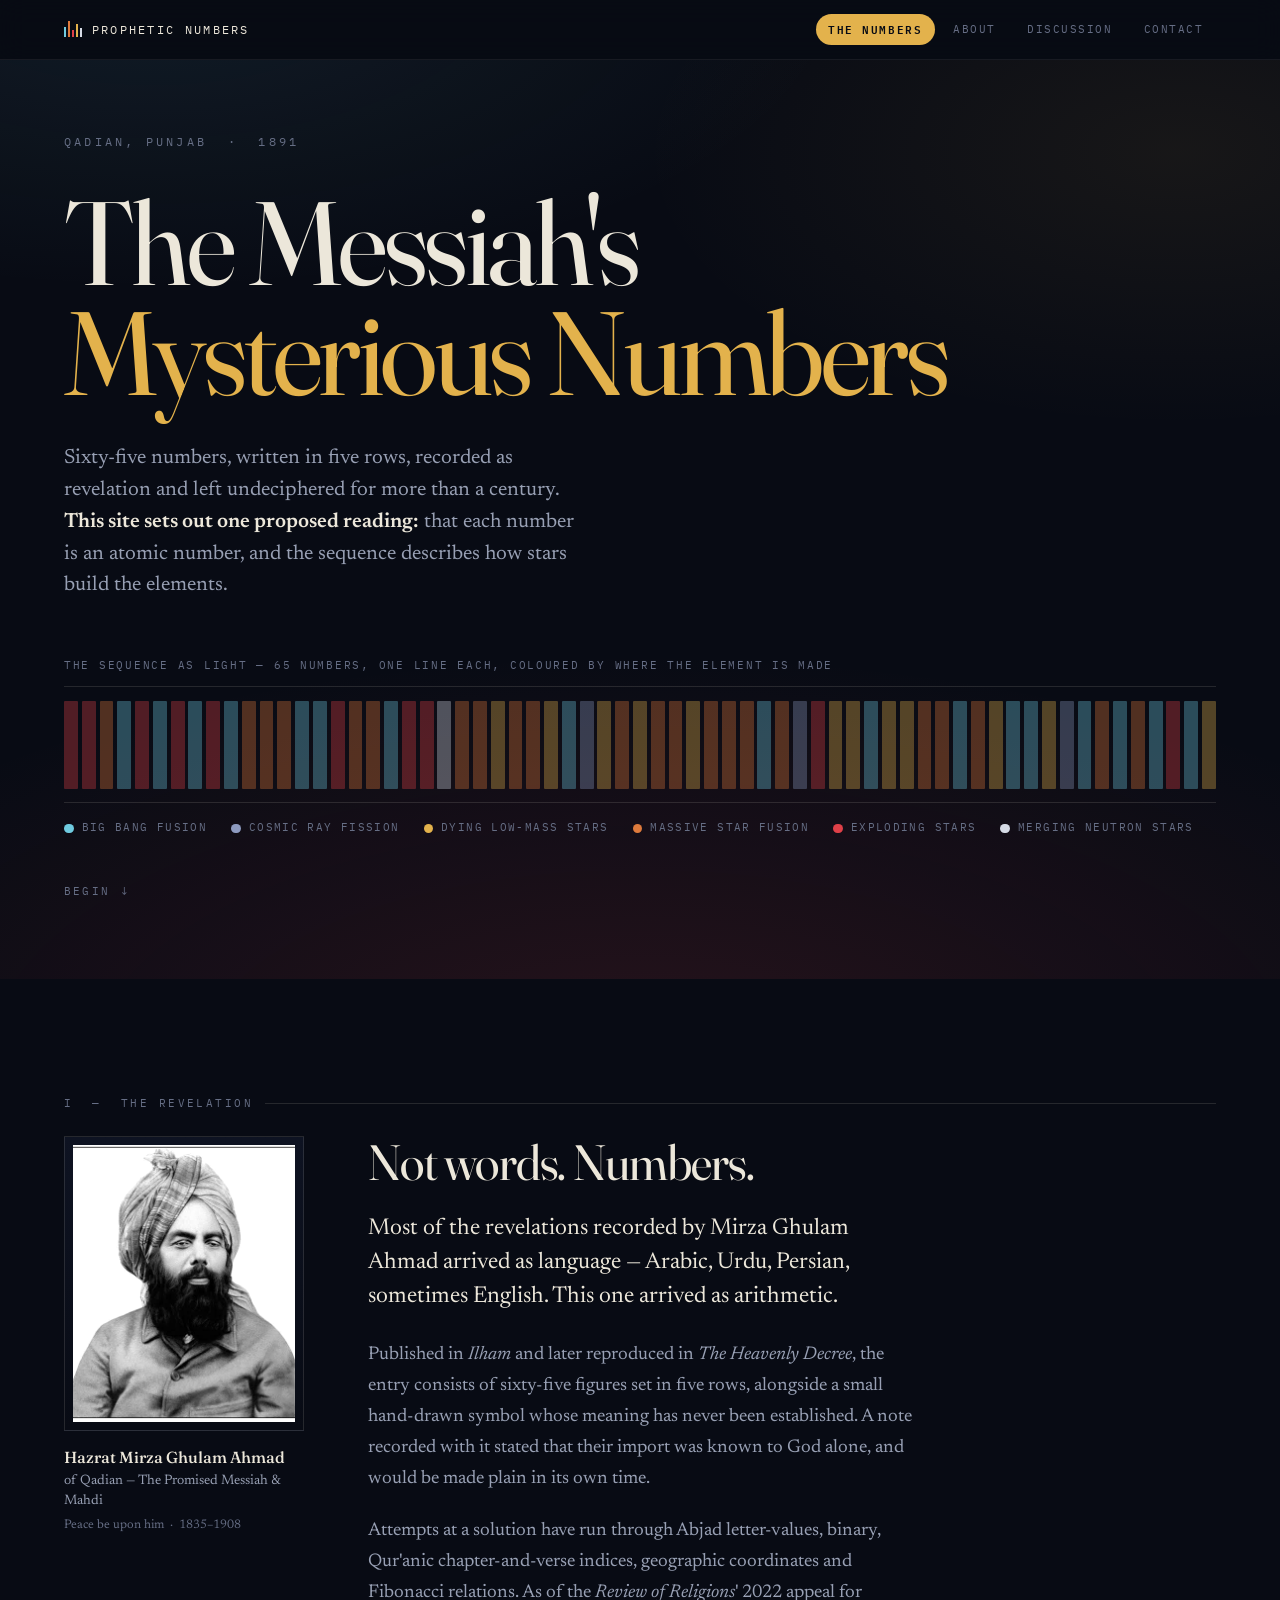
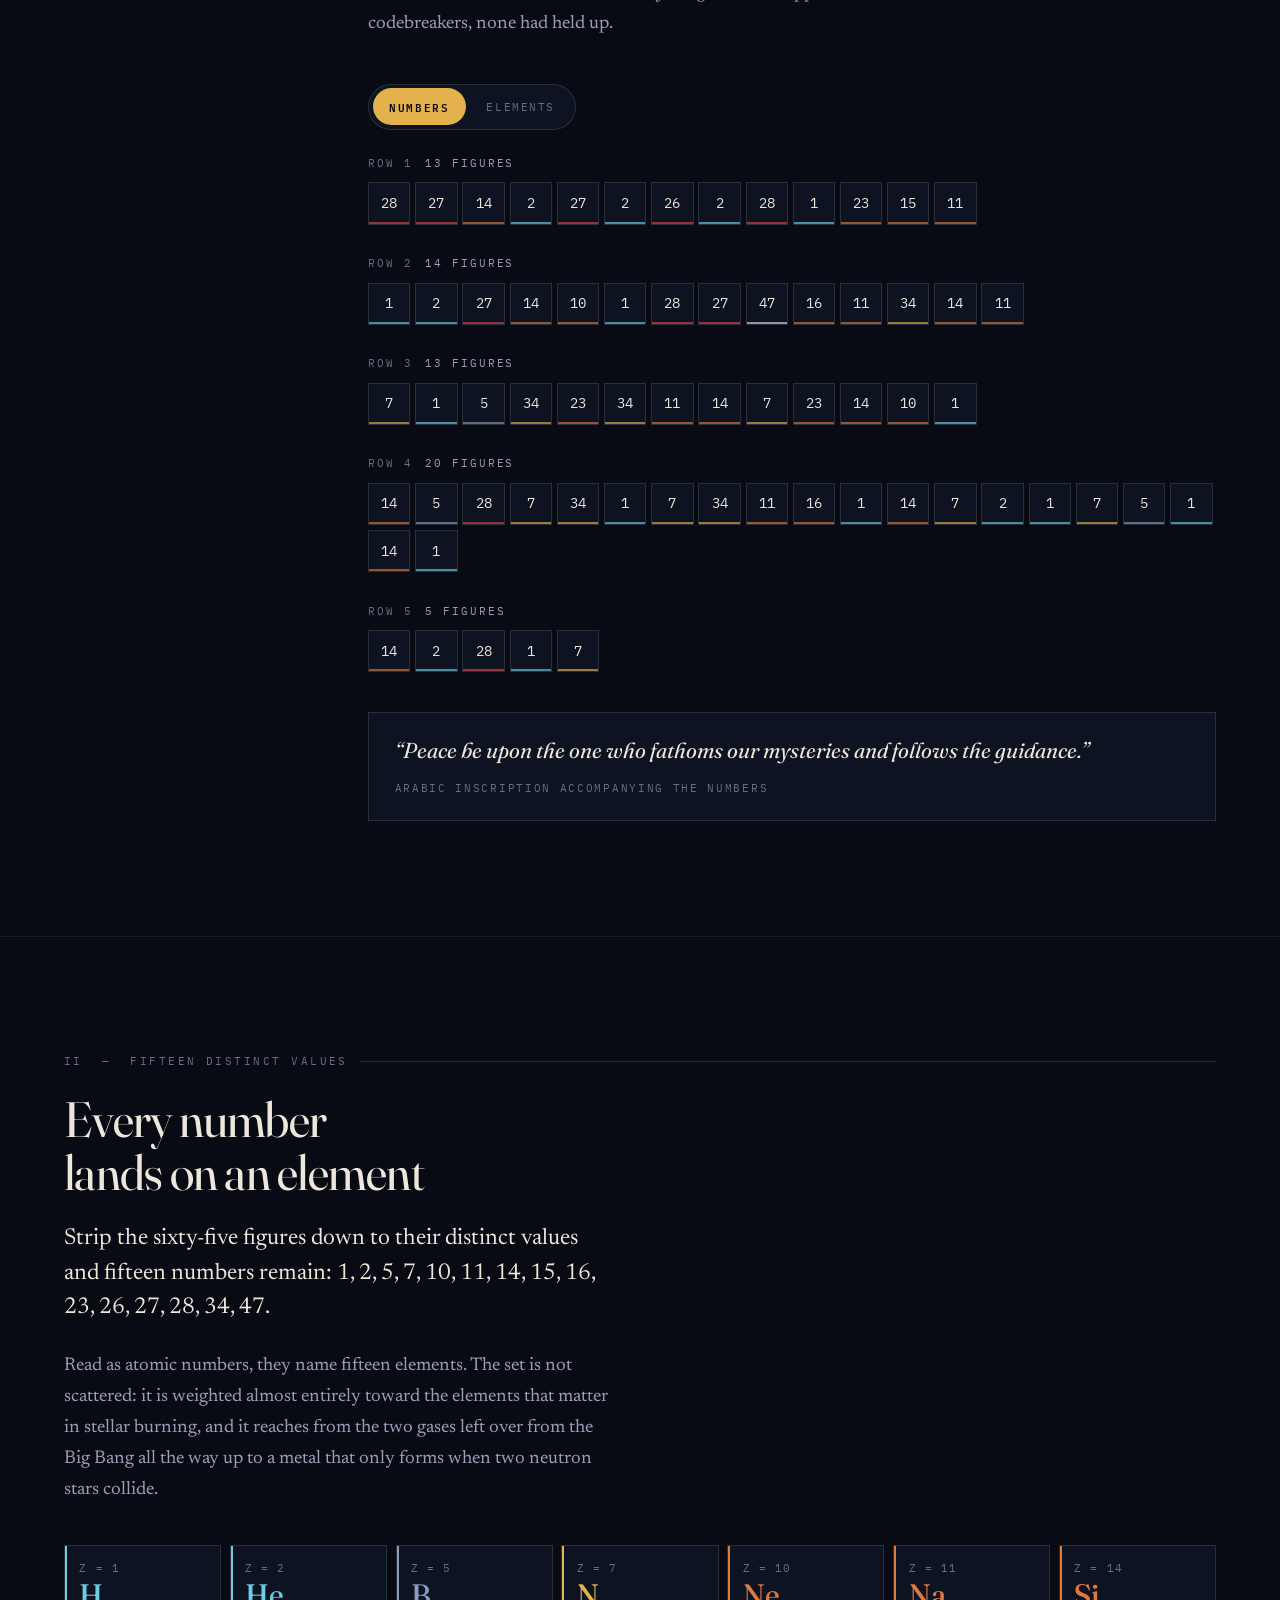
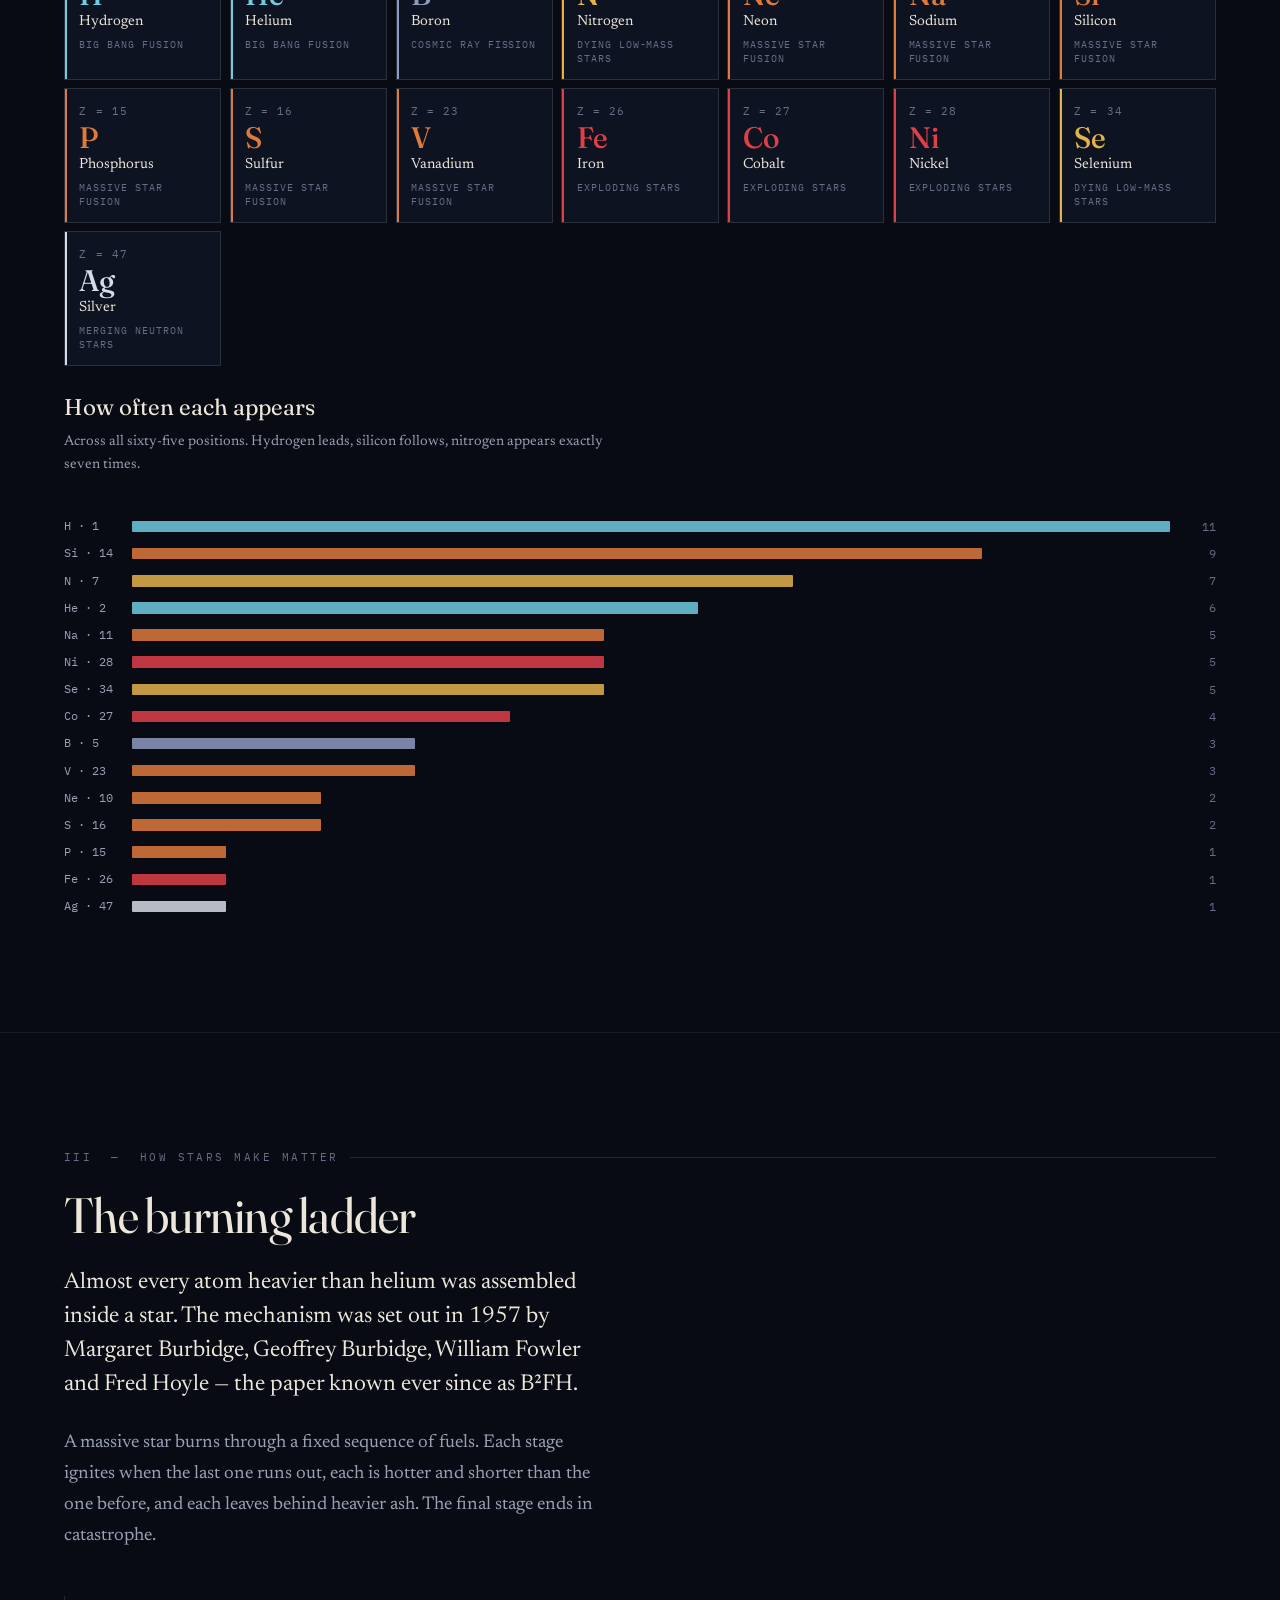
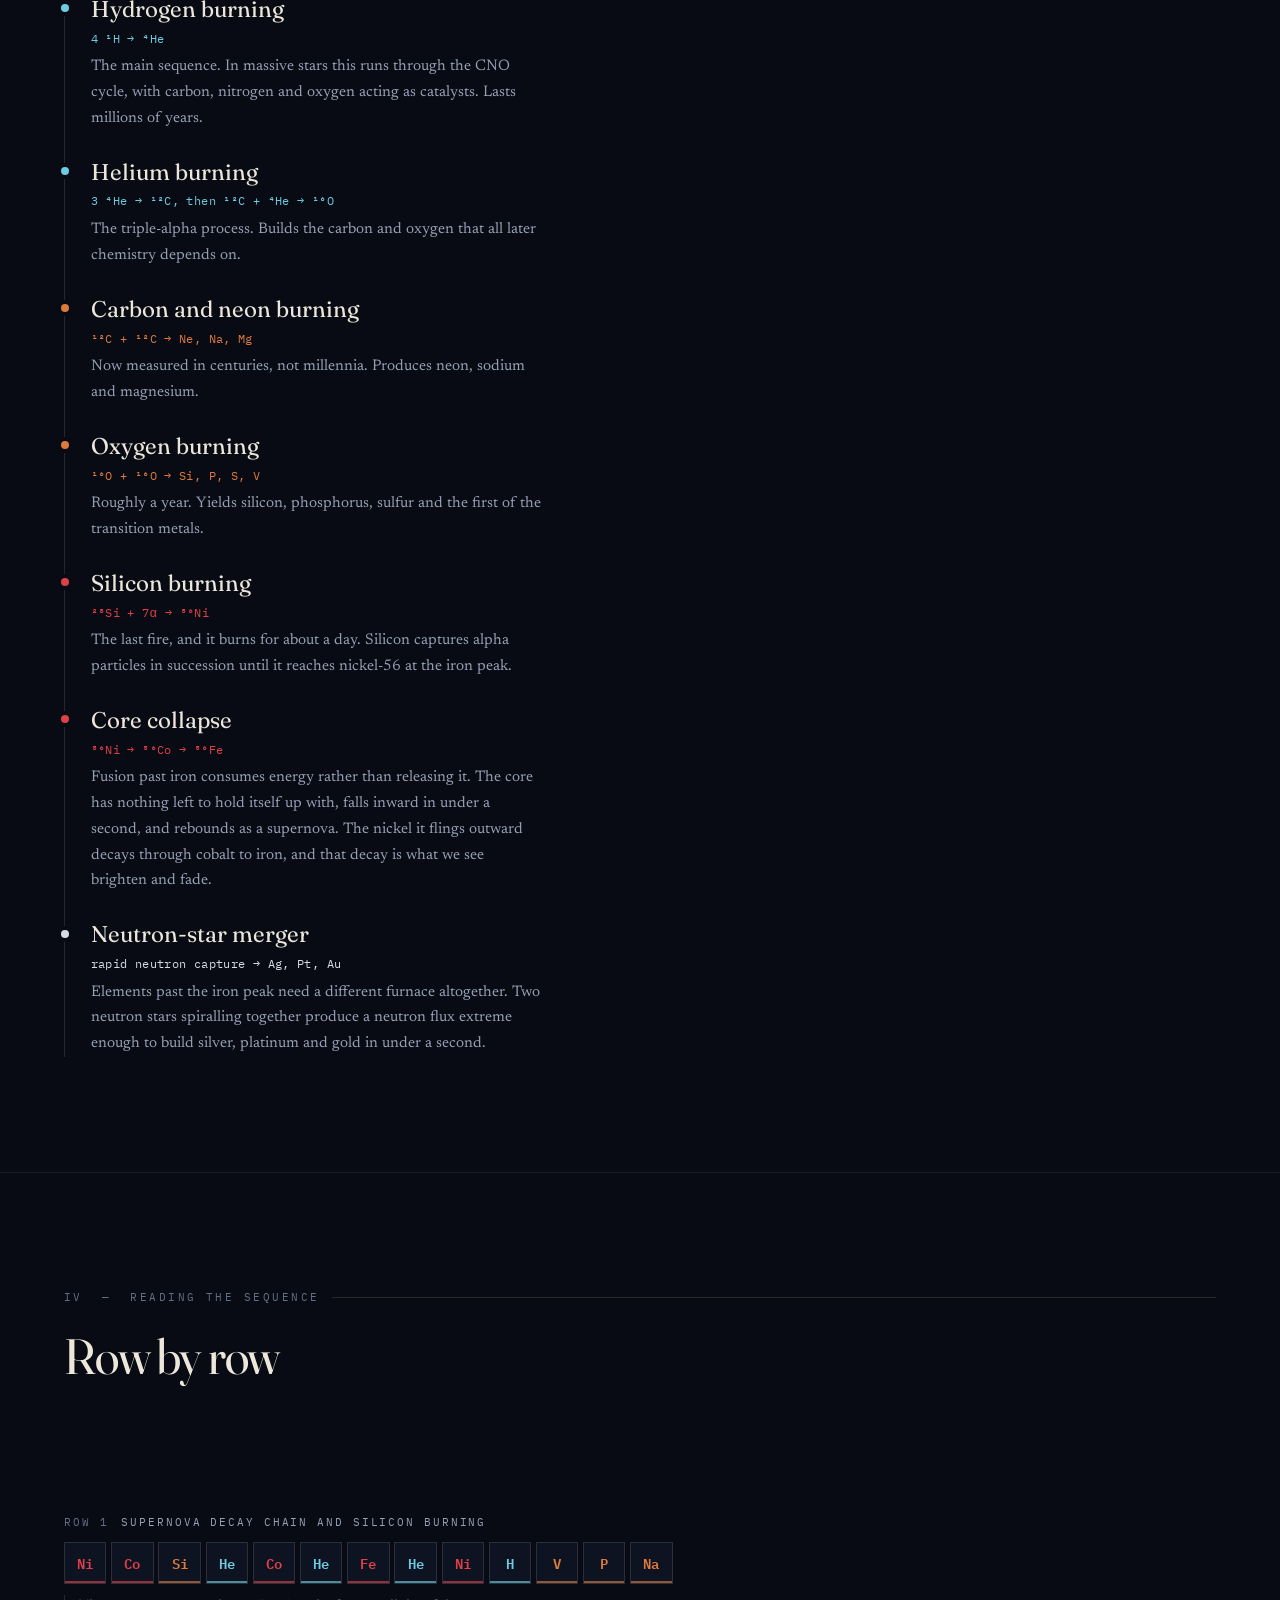
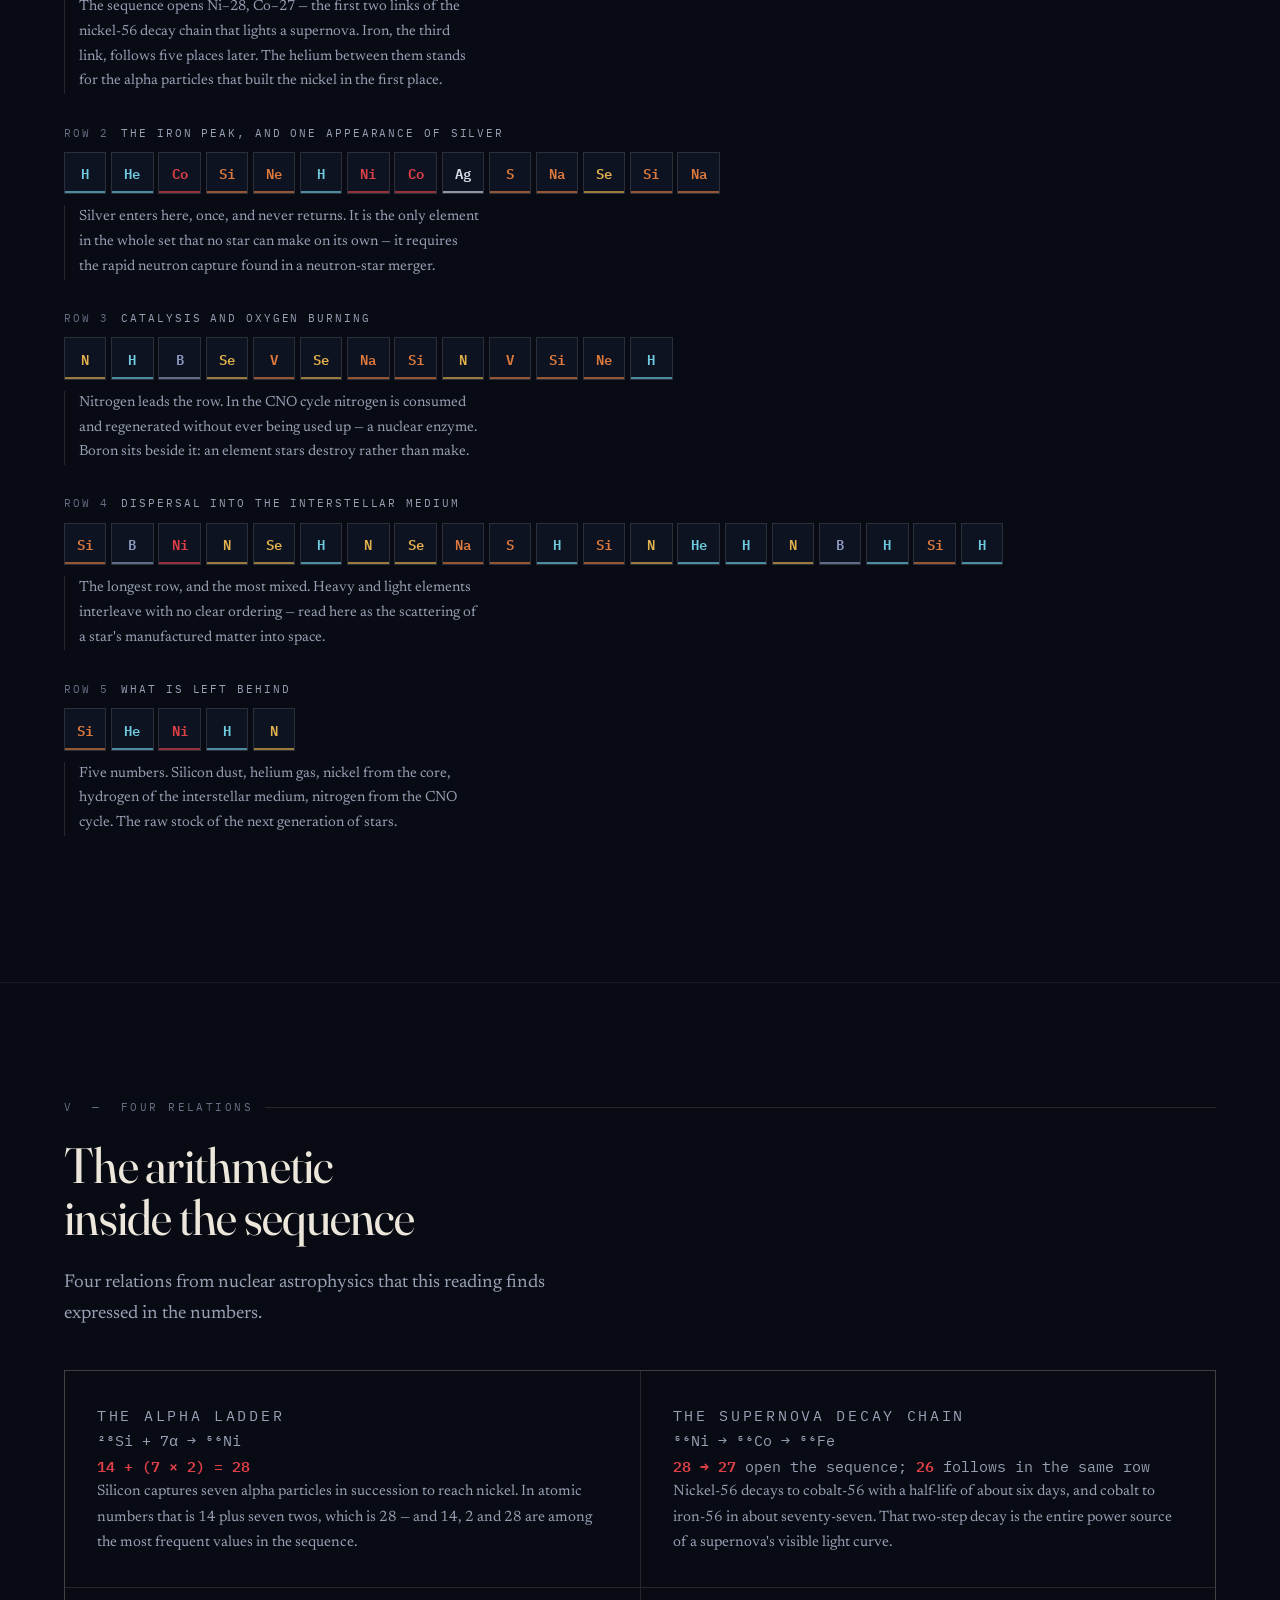
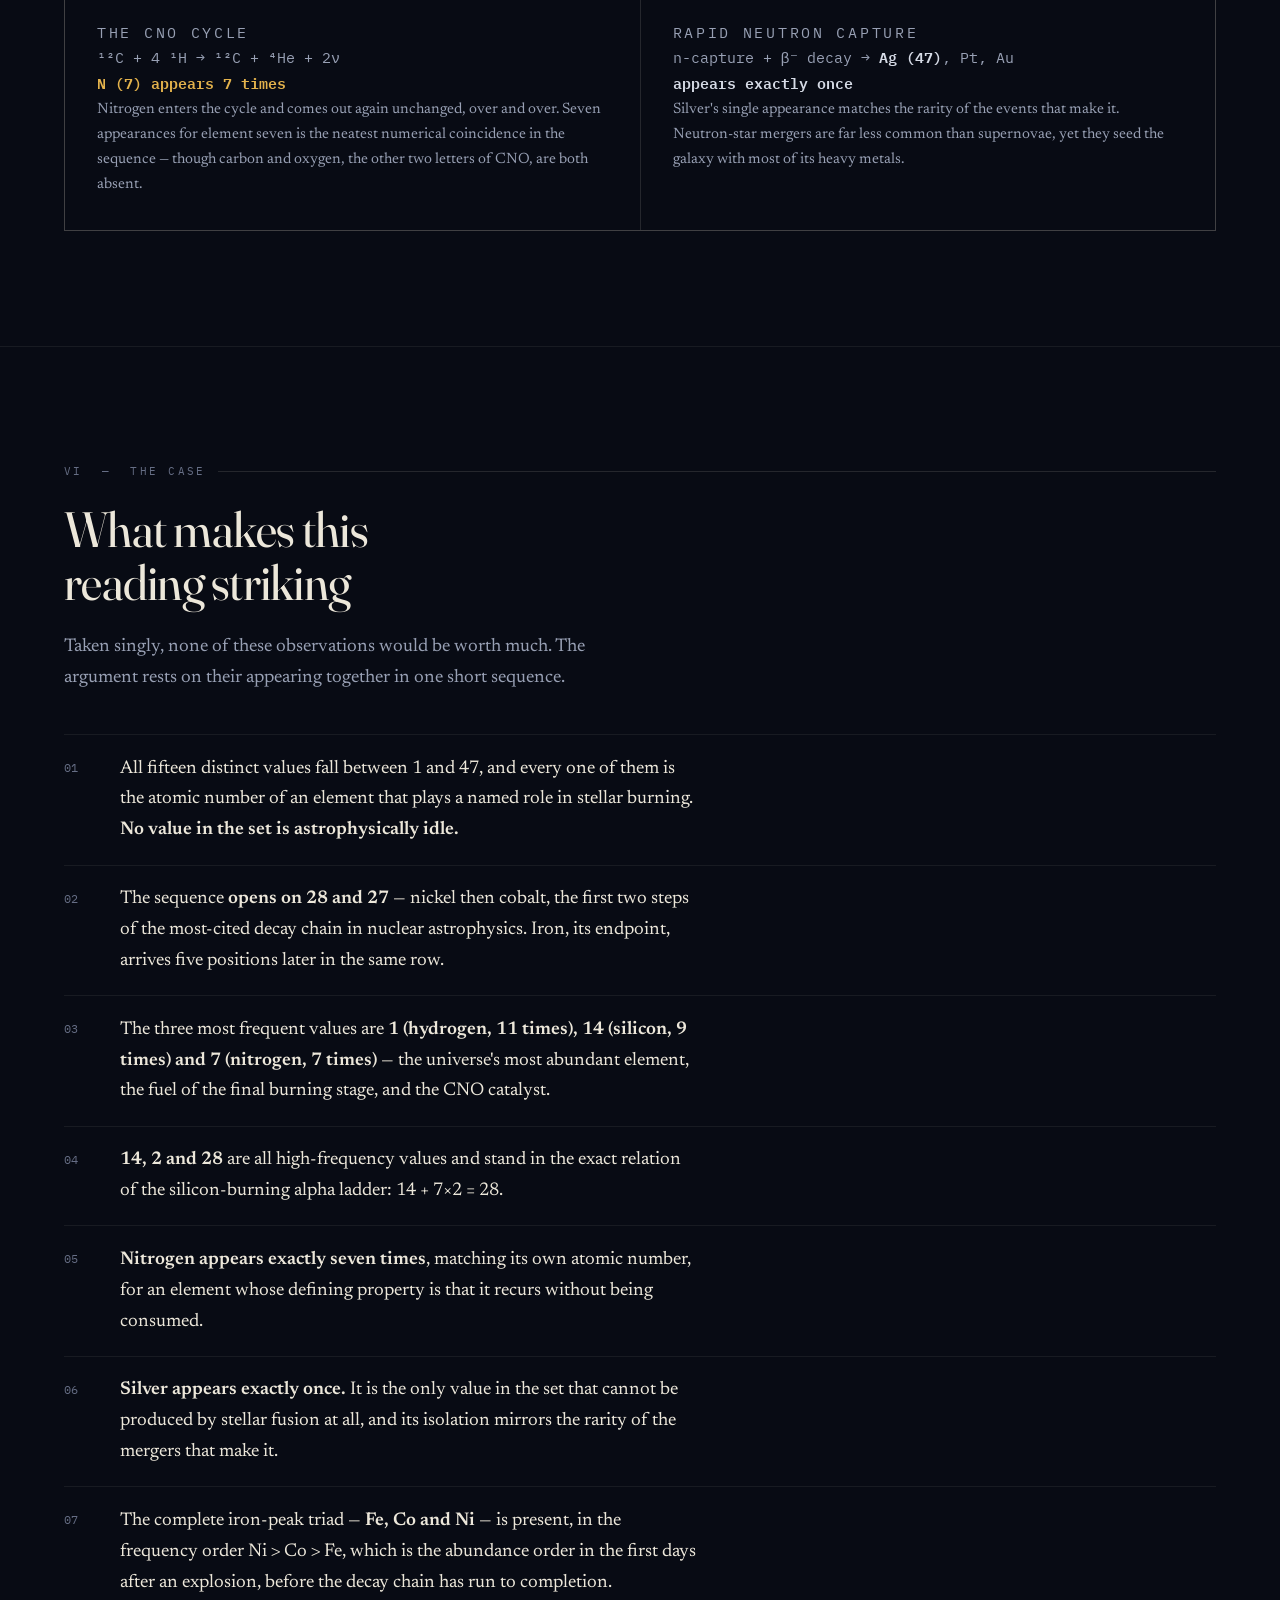
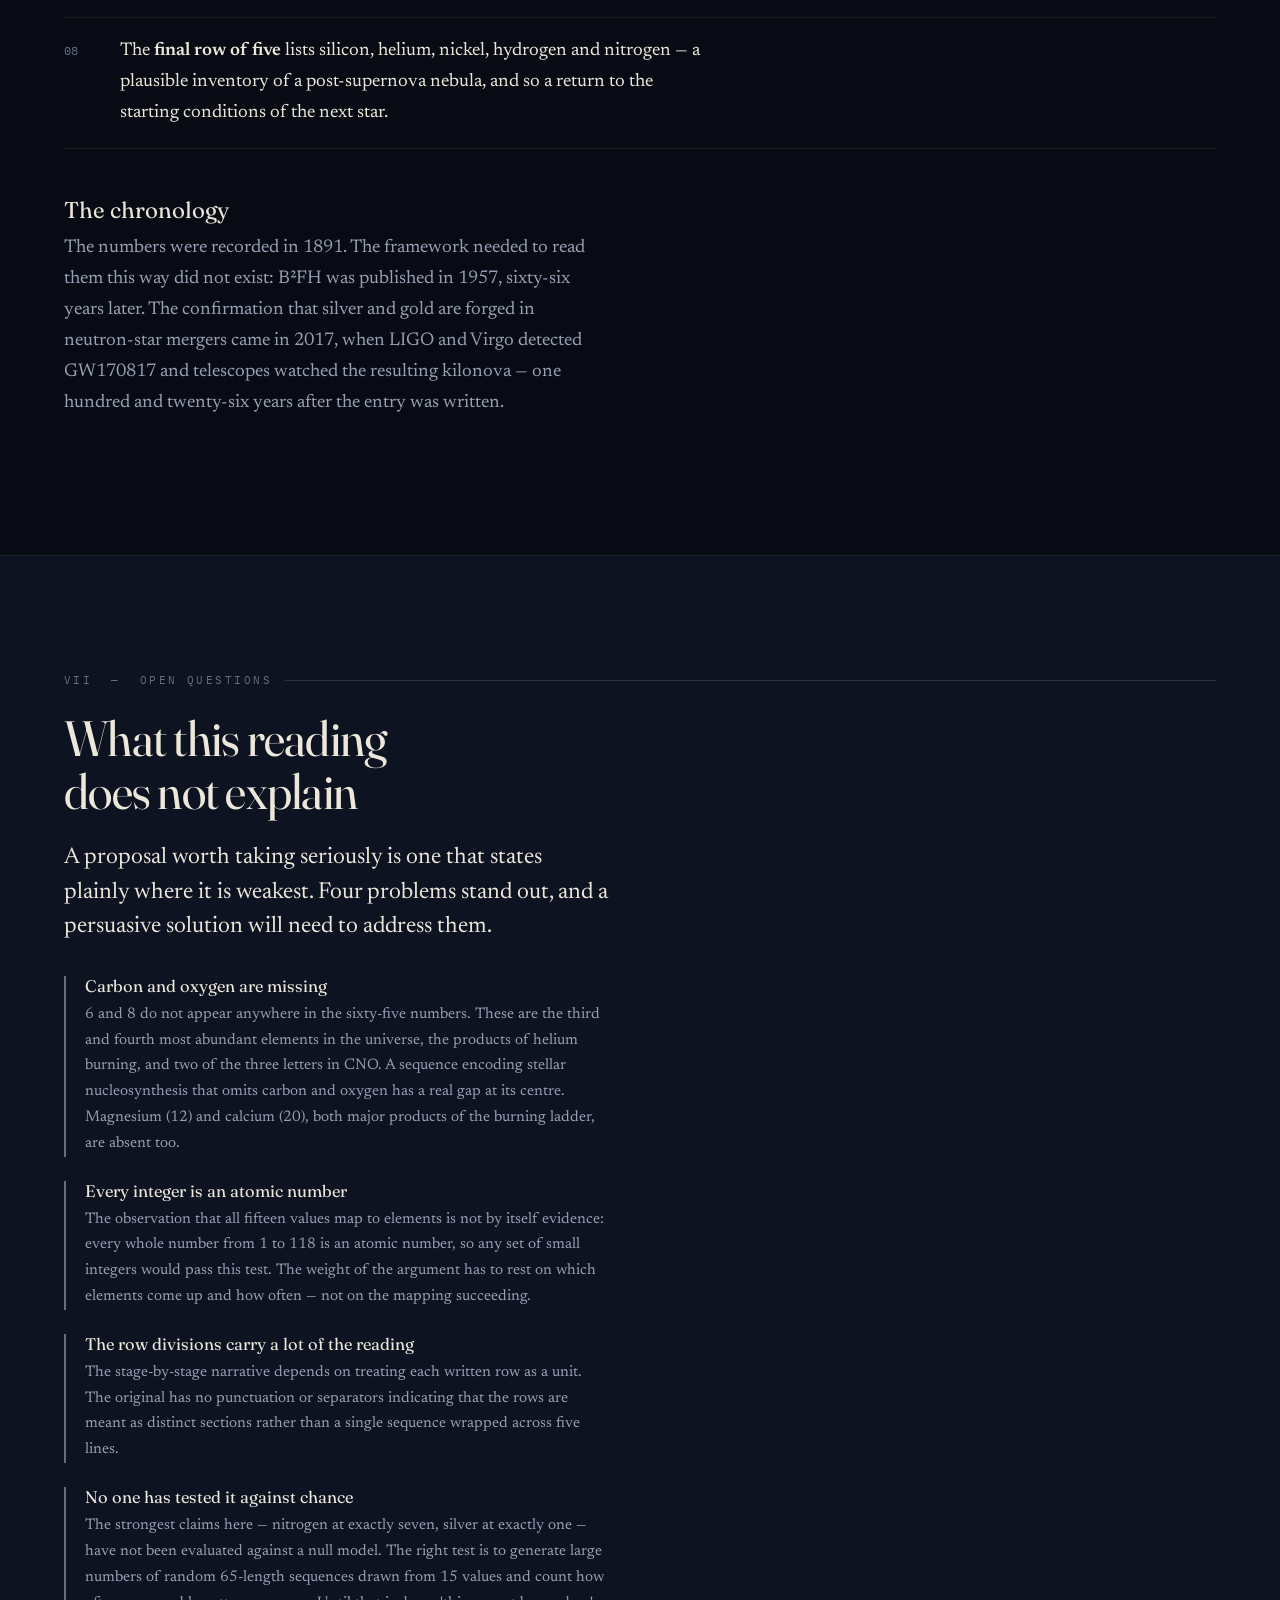
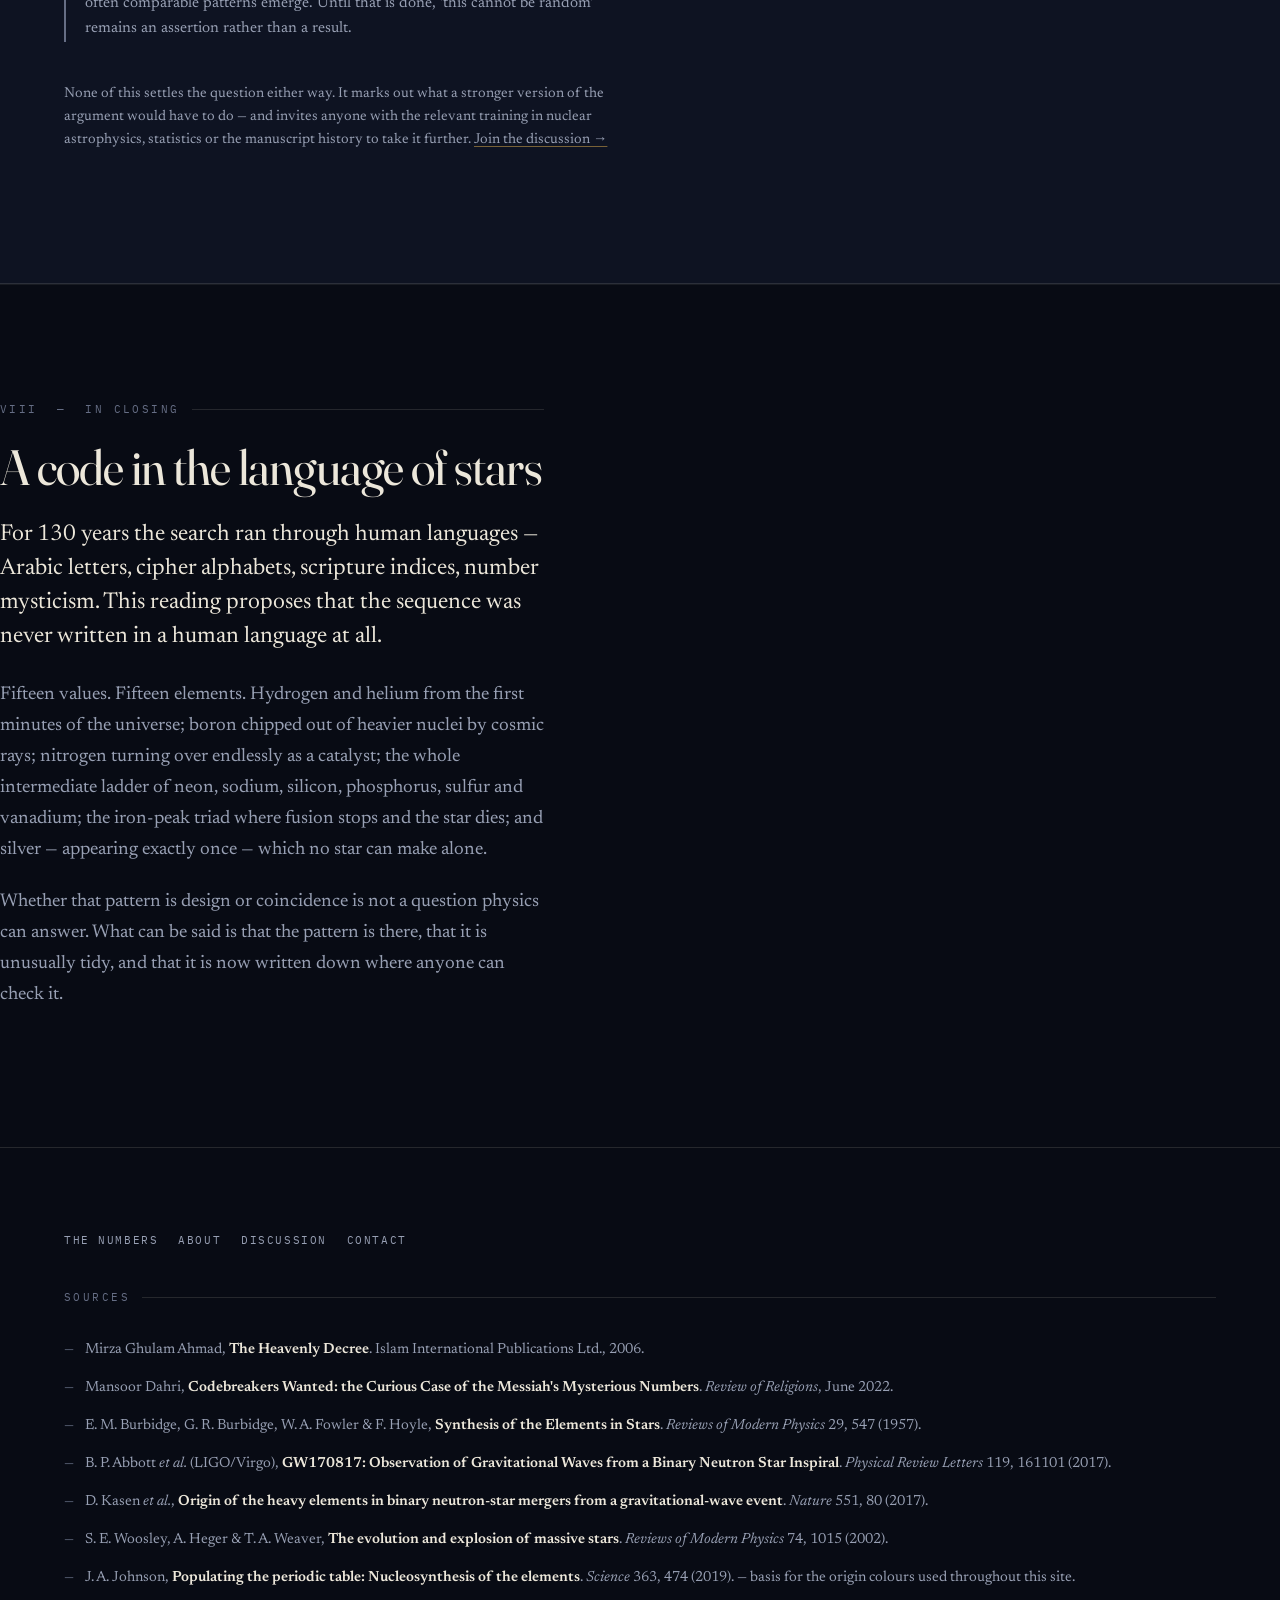
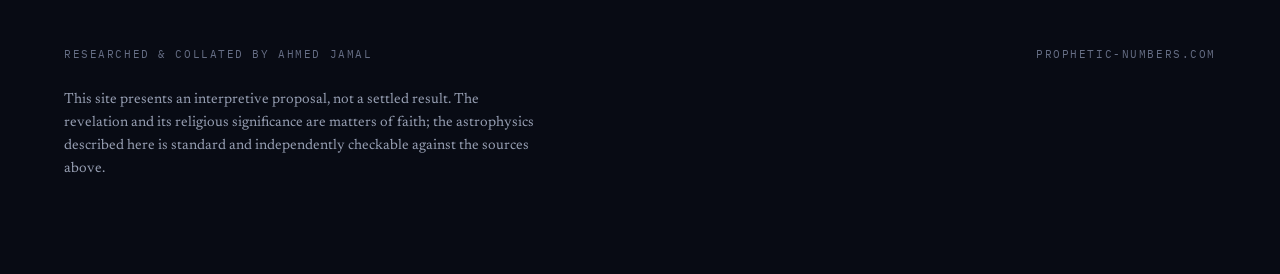
==== commit 9d088567: "Add About, Contact and Discussion pages; fix portrait aspect ratio" ====
--- a/index.html
+++ b/index.html
@@ -8,465 +8,55 @@
 <meta property="og:title" content="The Messiah's Mysterious Numbers">
 <meta property="og:description" content="Sixty-five numbers recorded in Qadian in 1891, read through the physics of stellar nucleosynthesis.">
 <meta property="og:type" content="article">
+<meta property="og:url" content="https://prophetic-numbers.com/">
 <meta name="theme-color" content="#080B14">
+<link rel="canonical" href="https://prophetic-numbers.com/">
 <link rel="preconnect" href="https://fonts.googleapis.com">
 <link rel="preconnect" href="https://fonts.gstatic.com" crossorigin>
 <link href="https://fonts.googleapis.com/css2?family=Fraunces:ital,opsz,wght@0,9..144,300..900;1,9..144,300..900&family=Newsreader:ital,opsz,wght@0,6..72,200..700;1,6..72,200..700&family=IBM+Plex+Mono:wght@400;500;600&display=swap" rel="stylesheet">
+<link rel="stylesheet" href="/styles.css">
 <link rel="icon" href="data:image/svg+xml,<svg xmlns='http://www.w3.org/2000/svg' viewBox='0 0 32 32'><rect width='32' height='32' fill='%23080B14'/><g fill='%23E3B24C'><rect x='5' y='8' width='1.5' height='16'/><rect x='10' y='8' width='1.5' height='16'/><rect x='13' y='8' width='1.5' height='16' fill='%23DF4048'/><rect x='19' y='8' width='1.5' height='16'/><rect x='24' y='8' width='1.5' height='16' fill='%236FCBE0'/></g></svg>">
-
-<style>
-/* ============================================================
-   TOKENS
-   ============================================================ */
-:root{
-  --void:#080B14;
-  --void-2:#0E1322;
-  --void-3:#141A2B;
-  --ink:#ECE7DA;
-  --ink-dim:#98A0B4;
-  --ink-faint:#666E85;
-  --rule:rgba(236,231,218,.13);
-  --rule-soft:rgba(236,231,218,.07);
-
-  /* element origin colours — the palette is the data */
-  --bigbang:#6FCBE0;
-  --cosmic:#8E9BC0;
-  --lowmass:#E3B24C;
-  --fusion:#DE7A3C;
-  --ironpeak:#DF4048;
-  --merger:#D6DBE6;
-
-  --gold:#E3B24C;
-
-  --display:"Fraunces",Georgia,serif;
-  --body:"Newsreader",Georgia,serif;
-  --mono:"IBM Plex Mono",ui-monospace,monospace;
-
-  --measure:34rem;
-  --gutter:clamp(1.25rem,5vw,4rem);
-}
-
-*,*::before,*::after{box-sizing:border-box}
-html{-webkit-text-size-adjust:100%;scroll-behavior:smooth}
-@media (prefers-reduced-motion:reduce){html{scroll-behavior:auto}}
-
-body{
-  margin:0;
-  background:var(--void);
-  color:var(--ink);
-  font-family:var(--body);
-  font-size:clamp(1.02rem,.98rem + .25vw,1.15rem);
-  line-height:1.68;
-  font-variation-settings:"opsz" 16;
-  -webkit-font-smoothing:antialiased;
-  overflow-x:hidden;
-}
-
-::selection{background:var(--gold);color:var(--void)}
-
-a{color:inherit;text-decoration-color:rgba(227,178,76,.5);text-underline-offset:.22em}
-a:hover{text-decoration-color:var(--gold)}
-:focus-visible{outline:2px solid var(--gold);outline-offset:3px;border-radius:2px}
-
-img{max-width:100%;display:block}
-
-/* ============================================================
-   LAYOUT PRIMITIVES
-   ============================================================ */
-.wrap{width:min(72rem,100% - var(--gutter)*2);margin-inline:auto}
-.narrow{width:min(var(--measure),100%);margin-inline:auto}
-
-.band{padding-block:clamp(4rem,9vw,8rem);position:relative}
-.band + .band{border-top:1px solid var(--rule-soft)}
-
-.eyebrow{
-  font-family:var(--mono);
-  font-size:.7rem;
-  letter-spacing:.22em;
-  text-transform:uppercase;
-  color:var(--ink-faint);
-  margin:0 0 1.4rem;
-  display:flex;align-items:center;gap:.75rem;
-}
-.eyebrow::after{content:"";flex:1;height:1px;background:var(--rule)}
-
-h1,h2,h3{font-family:var(--display);font-weight:400;margin:0;text-wrap:balance}
-h2{
-  font-size:clamp(1.9rem,1.3rem + 2.4vw,3.1rem);
-  line-height:1.06;
-  font-variation-settings:"opsz" 100,"SOFT" 0,"WONK" 1;
-  letter-spacing:-.015em;
-  margin-bottom:1.5rem;
-}
-h3{
-  font-size:clamp(1.15rem,1.05rem + .5vw,1.42rem);
-  line-height:1.22;
-  font-variation-settings:"opsz" 40,"WONK" 1;
-  margin-bottom:.55rem;
-}
-p{margin:0 0 1.15em}
-.lede{
-  font-size:clamp(1.15rem,1.05rem + .55vw,1.42rem);
-  line-height:1.5;
-  color:var(--ink);
-  font-variation-settings:"opsz" 32;
-}
-.dim{color:var(--ink-dim)}
-.small{font-size:.9rem;line-height:1.6;color:var(--ink-dim)}
-
-/* ============================================================
-   HERO
-   ============================================================ */
-.hero{
-  min-height:100svh;
-  display:flex;flex-direction:column;justify-content:center;
-  padding-block:clamp(3.5rem,10vh,7rem);
-  position:relative;overflow:hidden;
-}
-.hero::before{
-  content:"";position:absolute;inset:0;z-index:0;pointer-events:none;
-  background:
-    radial-gradient(120% 70% at 50% 108%,rgba(223,64,72,.14),transparent 62%),
-    radial-gradient(90% 55% at 12% -8%,rgba(111,203,224,.09),transparent 60%),
-    radial-gradient(70% 50% at 92% 10%,rgba(227,178,76,.07),transparent 60%);
-}
-.hero > *{position:relative;z-index:1}
-
-.hero-place{
-  font-family:var(--mono);font-size:.72rem;letter-spacing:.28em;
-  text-transform:uppercase;color:var(--ink-faint);margin-bottom:clamp(1.5rem,4vh,2.75rem);
-}
-
-h1{
-  font-size:clamp(2.9rem,1.2rem + 8.4vw,7.4rem);
-  line-height:.93;
-  letter-spacing:-.03em;
-  font-variation-settings:"opsz" 144,"SOFT" 0,"WONK" 1;
-  font-weight:400;
-  max-width:14ch;
-}
-h1 em{
-  font-style:normal;display:block;color:var(--gold);
-  font-variation-settings:"opsz" 144,"SOFT" 10,"WONK" 1;
-}
-
-.hero-sub{
-  margin-top:clamp(1.75rem,4vh,2.5rem);
-  max-width:44ch;
-  font-size:clamp(1.05rem,1rem + .4vw,1.28rem);
-  line-height:1.55;
-  color:var(--ink-dim);
-}
-.hero-sub strong{color:var(--ink);font-weight:600}
-
-/* --- the spectrum: 65 lines of light --- */
-.spectrum-holder{margin-top:clamp(2.5rem,6vh,4rem)}
-.spectrum{
-  display:flex;align-items:stretch;gap:.34%;
-  height:clamp(80px,13vh,132px);
-  padding:0;margin:0;list-style:none;
-  border-top:1px solid var(--rule);
-  border-bottom:1px solid var(--rule);
-  padding-block:.85rem;
-}
-.spec-line{
-  flex:1 1 0;min-width:0;border-radius:1px;
-  background:var(--c);
-  opacity:.34;
-  transform-origin:center;
-  transition:opacity .35s ease,transform .35s ease;
-  animation:flicker var(--dur) ease-in-out var(--delay) infinite alternate;
-}
-.spectrum:hover .spec-line{opacity:.16}
-.spectrum .spec-line:hover,.spectrum .spec-line:focus-visible{
-  opacity:1;transform:scaleX(2.4);
-  box-shadow:0 0 22px var(--c);
-}
-@keyframes flicker{from{opacity:.24}to{opacity:.5}}
-
-.spectrum-key{
-  display:flex;flex-wrap:wrap;gap:.4rem 1.5rem;
-  margin-top:1rem;
-  font-family:var(--mono);font-size:.66rem;letter-spacing:.13em;
-  text-transform:uppercase;color:var(--ink-faint);
-}
-.spectrum-key span{display:flex;align-items:center;gap:.5rem}
-.spectrum-key i{width:.6rem;height:.6rem;border-radius:50%;background:var(--c);display:block}
-.spectrum-caption{
-  font-family:var(--mono);font-size:.68rem;letter-spacing:.16em;text-transform:uppercase;
-  color:var(--ink-faint);margin:0 0 .75rem;
-}
-
-.scroll-cue{
-  margin-top:clamp(2rem,5vh,3.5rem);
-  font-family:var(--mono);font-size:.7rem;letter-spacing:.2em;text-transform:uppercase;
-  color:var(--ink-faint);text-decoration:none;display:inline-flex;align-items:center;gap:.65rem;
-}
-.scroll-cue span{display:inline-block;animation:bob 2.4s ease-in-out infinite}
-@keyframes bob{0%,100%{transform:translateY(0)}50%{transform:translateY(4px)}}
-
-/* ============================================================
-   REVELATION — portrait + the five rows
-   ============================================================ */
-.reveal-grid{
-  display:grid;
-  grid-template-columns:minmax(0,15rem) minmax(0,1fr);
-  gap:clamp(2rem,5vw,4.5rem);
-  align-items:start;
-}
-@media (max-width:860px){.reveal-grid{grid-template-columns:1fr}}
-
-.portrait-fig{margin:0;position:sticky;top:2.5rem}
-@media (max-width:860px){.portrait-fig{position:static;max-width:16rem}}
-.portrait-frame{
-  border:1px solid var(--rule);
-  padding:.55rem;
-  background:linear-gradient(180deg,var(--void-2),var(--void));
-}
-.portrait-frame img{
-  width:100%;
-  filter:grayscale(1) contrast(1.04);
-}
-.portrait-fig figcaption{
-  margin-top:.95rem;font-size:.86rem;line-height:1.45;color:var(--ink-dim);
-}
-.portrait-fig figcaption b{
-  display:block;color:var(--ink);font-family:var(--display);
-  font-variation-settings:"opsz" 24,"WONK" 1;font-weight:500;
-  font-size:1rem;margin-bottom:.15rem;
-}
-.portrait-fig figcaption em{font-style:normal;display:block;color:var(--ink-faint);font-size:.78rem;margin-top:.3rem}
-
-/* --- the transmutation control: the signature moment --- */
-.switch{
-  display:inline-flex;border:1px solid var(--rule);border-radius:999px;
-  padding:.22rem;gap:.22rem;margin-bottom:1.6rem;background:var(--void-2);
-}
-.switch button{
-  font-family:var(--mono);font-size:.7rem;letter-spacing:.14em;text-transform:uppercase;
-  padding:.55rem 1.05rem;border:0;border-radius:999px;cursor:pointer;
-  background:transparent;color:var(--ink-faint);
-  transition:background .3s ease,color .3s ease;
-}
-.switch button[aria-pressed="true"]{background:var(--gold);color:var(--void);font-weight:600}
-.switch button:hover:not([aria-pressed="true"]){color:var(--ink)}
-
-.row-block{margin-bottom:1.9rem}
-.row-label{
-  font-family:var(--mono);font-size:.66rem;letter-spacing:.18em;text-transform:uppercase;
-  color:var(--ink-faint);margin:0 0 .6rem;display:flex;gap:.8rem;align-items:baseline;
-}
-.row-label b{color:var(--ink-dim);font-weight:400}
-
-.tiles{display:flex;flex-wrap:wrap;gap:.3rem;padding:0;margin:0;list-style:none}
-.tile{
-  --pad:.42rem;
-  position:relative;
-  min-width:2.65rem;height:2.65rem;
-  display:flex;align-items:center;justify-content:center;
-  border:1px solid var(--rule);
-  background:var(--void-2);
-  font-family:var(--mono);font-size:.86rem;
-  color:var(--ink);
-  cursor:default;
-  transition:border-color .3s ease,background .3s ease,transform .3s ease;
-}
-.tile::after{
-  content:"";position:absolute;left:0;right:0;bottom:0;height:2px;
-  background:var(--c);opacity:.65;
-}
-.tile:hover{border-color:var(--c);background:var(--void-3);transform:translateY(-2px);z-index:3}
-.tile .face{
-  transition:opacity .3s ease,transform .3s ease;
-  transition-delay:calc(var(--i) * 9ms);
-}
-.tile .num{position:absolute}
-.tile .sym{position:absolute;color:var(--c);font-weight:600}
-.tile .sym{opacity:0;transform:translateY(5px)}
-.mode-elements .tile .num{opacity:0;transform:translateY(-5px)}
-.mode-elements .tile .sym{opacity:1;transform:translateY(0)}
-
-/* tooltip */
-.tile[data-name]:hover::before{
-  content:attr(data-name);
-  position:absolute;bottom:calc(100% + .5rem);left:50%;transform:translateX(-50%);
-  background:var(--ink);color:var(--void);
-  font-family:var(--mono);font-size:.64rem;letter-spacing:.06em;
-  padding:.32rem .55rem;white-space:nowrap;border-radius:2px;z-index:5;
-  pointer-events:none;
-}
-
-.row-note{
-  font-size:.92rem;color:var(--ink-dim);margin:.7rem 0 0;max-width:52ch;
-  border-left:1px solid var(--rule);padding-left:.9rem;
-}
-
-.arabic-note{
-  margin-top:2.5rem;padding:1.4rem 1.6rem;
-  border:1px solid var(--rule);background:var(--void-2);
-}
-.arabic-note p{
-  margin:0;font-family:var(--display);
-  font-size:clamp(1.1rem,1rem + .5vw,1.35rem);line-height:1.4;
-  font-variation-settings:"opsz" 60,"WONK" 1;font-style:italic;
-}
-.arabic-note .attrib{
-  font-family:var(--mono);font-size:.66rem;letter-spacing:.16em;text-transform:uppercase;
-  color:var(--ink-faint);margin-top:.85rem;font-style:normal;
-}
-
-/* ============================================================
-   ELEMENT TABLE
-   ============================================================ */
-.el-grid{
-  display:grid;
-  grid-template-columns:repeat(auto-fill,minmax(9.5rem,1fr));
-  gap:.55rem;margin:2.5rem 0 1.75rem;padding:0;list-style:none;
-}
-.el-card{
-  border:1px solid var(--rule);background:var(--void-2);
-  padding:.85rem .9rem;position:relative;overflow:hidden;
-  transition:background .3s ease,border-color .3s ease;
-}
-.el-card:hover{background:var(--void-3);border-color:var(--c)}
-.el-card::before{content:"";position:absolute;left:0;top:0;bottom:0;width:2px;background:var(--c)}
-.el-z{font-family:var(--mono);font-size:.66rem;color:var(--ink-faint);letter-spacing:.1em}
-.el-sym{
-  font-family:var(--display);font-size:1.85rem;line-height:1;color:var(--c);
-  font-variation-settings:"opsz" 60,"WONK" 1;font-weight:500;margin:.15rem 0 .18rem;
-}
-.el-name{font-size:.92rem;color:var(--ink);line-height:1.25}
-.el-origin{font-family:var(--mono);font-size:.6rem;letter-spacing:.1em;text-transform:uppercase;color:var(--ink-faint);margin-top:.45rem;display:block;line-height:1.4}
-
-/* frequency chart */
-.freq{margin:2.5rem 0 0;padding:0;list-style:none;display:grid;gap:.42rem}
-.freq li{display:grid;grid-template-columns:3.4rem 1fr 2rem;align-items:center;gap:.85rem}
-.freq .fl{font-family:var(--mono);font-size:.76rem;color:var(--ink-dim)}
-.freq .fb{height:.72rem;background:var(--c);opacity:.85;width:var(--w);border-radius:1px;transition:width 1.1s cubic-bezier(.2,.8,.2,1)}
-.freq .fn{font-family:var(--mono);font-size:.72rem;color:var(--ink-faint);text-align:right}
-
-/* ============================================================
-   BURNING LADDER
-   ============================================================ */
-.ladder{margin:2.75rem 0 0;padding:0;list-style:none;border-left:1px solid var(--rule);position:relative}
-.ladder li{padding:0 0 1.7rem 1.6rem;position:relative}
-.ladder li:last-child{padding-bottom:0}
-.ladder li::before{
-  content:"";position:absolute;left:-4.5px;top:.52rem;
-  width:8px;height:8px;border-radius:50%;background:var(--c);
-  box-shadow:0 0 0 4px var(--void);
-}
-.ladder h3{margin-bottom:.2rem}
-.ladder .rx{
-  font-family:var(--mono);font-size:.78rem;color:var(--c);
-  letter-spacing:.03em;margin:.25rem 0 .35rem;
-}
-.ladder p{margin:0;font-size:.96rem;color:var(--ink-dim);max-width:50ch}
-
-/* ============================================================
-   EQUATIONS
-   ============================================================ */
-.eqs{display:grid;gap:1px;background:var(--rule);border:1px solid var(--rule);margin-top:2.5rem}
-@media (min-width:56rem){.eqs{grid-template-columns:1fr 1fr}}
-.eq{background:var(--void);padding:clamp(1.35rem,3vw,2rem)}
-.eq-title{
-  font-family:var(--mono);font-size:.66rem;letter-spacing:.18em;text-transform:uppercase;
-  color:var(--ink-faint);margin:0 0 .9rem;
-}
-.eq-math{
-  font-family:var(--mono);font-size:clamp(1rem,.9rem + .55vw,1.35rem);
-  color:var(--ink);line-height:1.7;margin:0 0 .9rem;
-}
-.eq-math b{color:var(--c);font-weight:600}
-.eq p{margin:0;font-size:.94rem;color:var(--ink-dim);max-width:56ch}
-
-/* ============================================================
-   CLAIMS LIST
-   ============================================================ */
-.claims{margin:2.5rem 0 0;padding:0;list-style:none;counter-reset:c}
-.claims li{
-  counter-increment:c;
-  display:grid;grid-template-columns:2.4rem 1fr;gap:1.1rem;
-  padding:1.15rem 0;border-top:1px solid var(--rule-soft);
-}
-.claims li:last-child{border-bottom:1px solid var(--rule-soft)}
-.claims li::before{
-  content:counter(c,decimal-leading-zero);
-  font-family:var(--mono);font-size:.72rem;color:var(--ink-faint);padding-top:.28rem;
-}
-.claims p{margin:0;max-width:58ch}
-.claims b{color:var(--ink);font-weight:600}
-
-/* ============================================================
-   OPEN QUESTIONS
-   ============================================================ */
-.caveat{background:var(--void-2);border-top:1px solid var(--rule);border-bottom:1px solid var(--rule)}
-.qs{margin:2rem 0 0;padding:0;list-style:none;display:grid;gap:1.5rem}
-.qs li{border-left:2px solid var(--ink-faint);padding-left:1.2rem}
-.qs h3{font-size:1.05rem;margin-bottom:.35rem}
-.qs p{margin:0;font-size:.96rem;color:var(--ink-dim);max-width:58ch}
-
-/* ============================================================
-   FOOTER / REFS
-   ============================================================ */
-.refs{margin:2rem 0 0;padding:0;list-style:none;display:grid;gap:1rem}
-.refs li{font-size:.92rem;line-height:1.5;color:var(--ink-dim);padding-left:1.3rem;position:relative}
-.refs li::before{content:"—";position:absolute;left:0;color:var(--ink-faint)}
-.refs b{color:var(--ink);font-weight:600}
-
-footer{padding-block:clamp(3rem,6vw,5rem);border-top:1px solid var(--rule)}
-.colophon{
-  display:flex;flex-wrap:wrap;gap:1rem 2.5rem;justify-content:space-between;align-items:baseline;
-  font-family:var(--mono);font-size:.7rem;letter-spacing:.14em;text-transform:uppercase;color:var(--ink-faint);
-}
-
-/* ============================================================
-   MOTION
-   ============================================================ */
-.rise{opacity:0;transform:translateY(20px);transition:opacity .8s cubic-bezier(.2,.8,.2,1),transform .8s cubic-bezier(.2,.8,.2,1)}
-.rise.in{opacity:1;transform:none}
-
-@media (prefers-reduced-motion:reduce){
-  *,*::before,*::after{animation-duration:.001ms!important;animation-iteration-count:1!important;transition-duration:.001ms!important}
-  .rise{opacity:1;transform:none}
-}
-</style>
 </head>
 <body>
 
-<!-- ============================ HERO ============================ -->
+<nav class="nav">
+  <div class="wrap nav-inner">
+    <a class="brand" href="/"><span class="mark" aria-hidden="true"></span> Prophetic Numbers</a>
+    <ul class="nav-links">
+      <li><a href="/" aria-current="page">The Numbers</a></li>
+      <li><a href="/about">About</a></li>
+      <li><a href="/discuss">Discussion</a></li>
+      <li><a href="/contact">Contact</a></li>
+    </ul>
+  </div>
+</nav>
+
 <header class="hero">
   <div class="wrap">
     <p class="hero-place">Qadian, Punjab &nbsp;·&nbsp; 1891</p>
-
     <h1>The Messiah's <em>Mysterious Numbers</em></h1>
-
     <p class="hero-sub">
       Sixty-five numbers, written in five rows, recorded as revelation and left undeciphered for
       more than a century. <strong>This site sets out one proposed reading:</strong> that each number
       is an atomic number, and the sequence describes how stars build the elements.
     </p>
-
     <div class="spectrum-holder">
       <p class="spectrum-caption">The sequence as light — 65 numbers, one line each, coloured by where the element is made</p>
       <ul class="spectrum" id="spectrum" aria-label="The sixty-five numbers rendered as spectral lines"></ul>
       <div class="spectrum-key" id="spectrumKey"></div>
     </div>
-
     <a class="scroll-cue" href="#revelation">Begin <span>&darr;</span></a>
   </div>
 </header>
 
-<!-- ======================= THE REVELATION ======================= -->
 <section class="band" id="revelation">
   <div class="wrap">
     <p class="eyebrow">I &nbsp;—&nbsp; The Revelation</p>
-
     <div class="reveal-grid">
       <figure class="portrait-fig rise">
         <div class="portrait-frame">
-          <img src="assets/portrait.jpg" width="468" height="560"
-               alt="Portrait photograph of Hazrat Mirza Ghulam Ahmad of Qadian, seated, wearing a turban.">
+          <img src="/assets/portrait.jpg" width="468" height="560"
+               alt="Portrait photograph of Hazrat Mirza Ghulam Ahmad of Qadian.">
         </div>
         <figcaption>
           <b>Hazrat Mirza Ghulam Ahmad</b>
@@ -477,7 +67,7 @@
 
       <div>
         <h2 class="rise">Not words. Numbers.</h2>
-        <div class="narrow rise" style="margin-inline:0">
+        <div class="narrow flush rise">
           <p class="lede">
             Most of the revelations recorded by Mirza Ghulam Ahmad arrived as language — Arabic,
             Urdu, Persian, sometimes English. This one arrived as arithmetic.
@@ -512,11 +102,10 @@
   </div>
 </section>
 
-<!-- ======================= FIFTEEN ELEMENTS ======================= -->
 <section class="band" id="elements">
   <div class="wrap">
     <p class="eyebrow">II &nbsp;—&nbsp; Fifteen Distinct Values</p>
-    <div class="narrow" style="margin-inline:0">
+    <div class="narrow flush">
       <h2 class="rise">Every number lands on an element</h2>
       <p class="lede rise">
         Strip the sixty-five figures down to their distinct values and fifteen numbers remain:
@@ -529,10 +118,8 @@
         only forms when two neutron stars collide.
       </p>
     </div>
-
     <ul class="el-grid" id="elGrid"></ul>
-
-    <div class="narrow rise" style="margin-inline:0">
+    <div class="narrow flush rise">
       <h3>How often each appears</h3>
       <p class="small">Across all sixty-five positions. Hydrogen leads, silicon follows, nitrogen appears exactly seven times.</p>
     </div>
@@ -540,11 +127,10 @@
   </div>
 </section>
 
-<!-- ======================= NUCLEOSYNTHESIS ======================= -->
 <section class="band" id="physics">
   <div class="wrap">
     <p class="eyebrow">III &nbsp;—&nbsp; How Stars Make Matter</p>
-    <div class="narrow" style="margin-inline:0">
+    <div class="narrow flush">
       <h2 class="rise">The burning ladder</h2>
       <p class="lede rise">
         Almost every atom heavier than helium was assembled inside a star. The mechanism was set
@@ -557,16 +143,14 @@
         heavier ash. The final stage ends in catastrophe.
       </p>
     </div>
-
     <ul class="ladder rise" id="ladder"></ul>
   </div>
 </section>
 
-<!-- ======================= READING THE ROWS ======================= -->
 <section class="band" id="reading">
   <div class="wrap">
     <p class="eyebrow">IV &nbsp;—&nbsp; Reading the Sequence</p>
-    <div class="narrow" style="margin-inline:0">
+    <div class="narrow flush">
       <h2 class="rise">Row by row</h2>
       <p class="lede rise">
         Translated into symbols, each row of the revelation is read here as a stage in the life
@@ -577,25 +161,21 @@
   </div>
 </section>
 
-<!-- ======================= EQUATIONS ======================= -->
 <section class="band" id="equations">
   <div class="wrap">
     <p class="eyebrow">V &nbsp;—&nbsp; Four Relations</p>
-    <div class="narrow" style="margin-inline:0">
+    <div class="narrow flush">
       <h2 class="rise">The arithmetic inside the sequence</h2>
-      <p class="dim rise">
-        Four relations from nuclear astrophysics that this reading finds expressed in the numbers.
-      </p>
+      <p class="dim rise">Four relations from nuclear astrophysics that this reading finds expressed in the numbers.</p>
     </div>
     <div class="eqs rise" id="eqs"></div>
   </div>
 </section>
 
-<!-- ======================= THE CASE ======================= -->
 <section class="band" id="case">
   <div class="wrap">
     <p class="eyebrow">VI &nbsp;—&nbsp; The Case</p>
-    <div class="narrow" style="margin-inline:0">
+    <div class="narrow flush">
       <h2 class="rise">What makes this reading striking</h2>
       <p class="dim rise">
         Taken singly, none of these observations would be worth much. The argument rests on their
@@ -603,8 +183,7 @@
       </p>
     </div>
     <ol class="claims rise" id="claims"></ol>
-
-    <div class="narrow rise" style="margin-inline:0;margin-top:3rem">
+    <div class="narrow flush rise" style="margin-top:3rem">
       <h3>The chronology</h3>
       <p class="dim">
         The numbers were recorded in 1891. The framework needed to read them this way did not
@@ -617,11 +196,10 @@
   </div>
 </section>
 
-<!-- ======================= OPEN QUESTIONS ======================= -->
 <section class="band caveat" id="questions">
   <div class="wrap">
     <p class="eyebrow">VII &nbsp;—&nbsp; Open Questions</p>
-    <div class="narrow" style="margin-inline:0">
+    <div class="narrow flush">
       <h2 class="rise">What this reading does not explain</h2>
       <p class="lede rise">
         A proposal worth taking seriously is one that states plainly where it is weakest. Four
@@ -629,19 +207,19 @@
       </p>
     </div>
     <ul class="qs rise" id="qs"></ul>
-    <div class="narrow rise" style="margin-inline:0;margin-top:2.5rem">
+    <div class="narrow flush rise" style="margin-top:2.5rem">
       <p class="small">
         None of this settles the question either way. It marks out what a stronger version of the
         argument would have to do — and invites anyone with the relevant training in nuclear
         astrophysics, statistics or the manuscript history to take it further.
-      </p>
-    </div>
-  </div>
-</section>
-
-<!-- ======================= CLOSE ======================= -->
+        <a href="/discuss">Join the discussion &rarr;</a>
+      </p>
+    </div>
+  </div>
+</section>
+
 <section class="band" id="close">
-  <div class="wrap narrow" style="margin-inline:0">
+  <div class="wrap narrow flush">
     <p class="eyebrow">VIII &nbsp;—&nbsp; In Closing</p>
     <h2 class="rise">A code in the language of stars</h2>
     <p class="lede rise">
@@ -664,9 +242,15 @@
   </div>
 </section>
 
-<!-- ======================= REFERENCES ======================= -->
-<footer>
-  <div class="wrap">
+<footer class="site-foot">
+  <div class="wrap">
+    <ul class="foot-nav">
+      <li><a href="/">The Numbers</a></li>
+      <li><a href="/about">About</a></li>
+      <li><a href="/discuss">Discussion</a></li>
+      <li><a href="/contact">Contact</a></li>
+    </ul>
+
     <p class="eyebrow">Sources</p>
     <ul class="refs">
       <li>Mirza Ghulam Ahmad, <b>The Heavenly Decree</b>. Islam International Publications Ltd., 2006.</li>
@@ -690,302 +274,6 @@
   </div>
 </footer>
 
-<script>
-(function(){
-"use strict";
-
-/* ---------- data ---------- */
-var ORIGINS = {
-  bigbang: {label:"Big Bang fusion",     c:"var(--bigbang)"},
-  cosmic:  {label:"Cosmic ray fission",  c:"var(--cosmic)"},
-  lowmass: {label:"Dying low-mass stars",c:"var(--lowmass)"},
-  fusion:  {label:"Massive star fusion", c:"var(--fusion)"},
-  ironpeak:{label:"Exploding stars",     c:"var(--ironpeak)"},
-  merger:  {label:"Merging neutron stars",c:"var(--merger)"}
-};
-
-var EL = {
-  1: {s:"H",  n:"Hydrogen",   o:"bigbang", r:"Primordial. Fuel for every star."},
-  2: {s:"He", n:"Helium",     o:"bigbang", r:"Primordial, and the alpha particle of fusion."},
-  5: {s:"B",  n:"Boron",      o:"cosmic",  r:"Not made in stars — chipped from heavier nuclei by cosmic rays."},
-  7: {s:"N",  n:"Nitrogen",   o:"lowmass", r:"Catalyst of the CNO cycle."},
-  10:{s:"Ne", n:"Neon",       o:"fusion",  r:"Carbon-burning ash; fuel for the neon-burning stage."},
-  11:{s:"Na", n:"Sodium",     o:"fusion",  r:"Carbon and neon burning."},
-  14:{s:"Si", n:"Silicon",    o:"fusion",  r:"Oxygen-burning ash; fuel for the final stage."},
-  15:{s:"P",  n:"Phosphorus", o:"fusion",  r:"Neon and oxygen burning."},
-  16:{s:"S",  n:"Sulfur",     o:"fusion",  r:"Oxygen and silicon burning."},
-  23:{s:"V",  n:"Vanadium",   o:"fusion",  r:"Late oxygen and silicon burning."},
-  26:{s:"Fe", n:"Iron",       o:"ironpeak",r:"Where fusion stops paying. The ash of the last fire."},
-  27:{s:"Co", n:"Cobalt",     o:"ironpeak",r:"Middle link of the nickel-56 decay chain."},
-  28:{s:"Ni", n:"Nickel",     o:"ironpeak",r:"Silicon burning's end product; powers supernova light."},
-  34:{s:"Se", n:"Selenium",   o:"lowmass", r:"Slow neutron capture in dying low-mass stars."},
-  47:{s:"Ag", n:"Silver",     o:"merger",  r:"Rapid neutron capture. Neutron-star collisions."}
-};
-
-var ROWS = [
-  {n:[28,27,14,2,27,2,26,2,28,1,23,15,11],
-   t:"Supernova decay chain and silicon burning",
-   d:"The sequence opens Ni\u201328, Co\u201327 \u2014 the first two links of the nickel-56 decay chain that lights a supernova. Iron, the third link, follows five places later. The helium between them stands for the alpha particles that built the nickel in the first place."},
-  {n:[1,2,27,14,10,1,28,27,47,16,11,34,14,11],
-   t:"The iron peak, and one appearance of silver",
-   d:"Silver enters here, once, and never returns. It is the only element in the whole set that no star can make on its own \u2014 it requires the rapid neutron capture found in a neutron-star merger."},
-  {n:[7,1,5,34,23,34,11,14,7,23,14,10,1],
-   t:"Catalysis and oxygen burning",
-   d:"Nitrogen leads the row. In the CNO cycle nitrogen is consumed and regenerated without ever being used up \u2014 a nuclear enzyme. Boron sits beside it: an element stars destroy rather than make."},
-  {n:[14,5,28,7,34,1,7,34,11,16,1,14,7,2,1,7,5,1,14,1],
-   t:"Dispersal into the interstellar medium",
-   d:"The longest row, and the most mixed. Heavy and light elements interleave with no clear ordering \u2014 read here as the scattering of a star's manufactured matter into space."},
-  {n:[14,2,28,1,7],
-   t:"What is left behind",
-   d:"Five numbers. Silicon dust, helium gas, nickel from the core, hydrogen of the interstellar medium, nitrogen from the CNO cycle. The raw stock of the next generation of stars."}
-];
-
-var LADDER = [
-  {t:"Hydrogen burning", o:"bigbang", rx:"4 \u00B9H \u2192 \u2074He", d:"The main sequence. In massive stars this runs through the CNO cycle, with carbon, nitrogen and oxygen acting as catalysts. Lasts millions of years."},
-  {t:"Helium burning", o:"bigbang", rx:"3 \u2074He \u2192 \u00B9\u00B2C, then \u00B9\u00B2C + \u2074He \u2192 \u00B9\u2076O", d:"The triple-alpha process. Builds the carbon and oxygen that all later chemistry depends on."},
-  {t:"Carbon and neon burning", o:"fusion", rx:"\u00B9\u00B2C + \u00B9\u00B2C \u2192 Ne, Na, Mg", d:"Now measured in centuries, not millennia. Produces neon, sodium and magnesium."},
-  {t:"Oxygen burning", o:"fusion", rx:"\u00B9\u2076O + \u00B9\u2076O \u2192 Si, P, S, V", d:"Roughly a year. Yields silicon, phosphorus, sulfur and the first of the transition metals."},
-  {t:"Silicon burning", o:"ironpeak", rx:"\u00B2\u2078Si + 7\u03B1 \u2192 \u2075\u2076Ni", d:"The last fire, and it burns for about a day. Silicon captures alpha particles in succession until it reaches nickel-56 at the iron peak."},
-  {t:"Core collapse", o:"ironpeak", rx:"\u2075\u2076Ni \u2192 \u2075\u2076Co \u2192 \u2075\u2076Fe", d:"Fusion past iron consumes energy rather than releasing it. The core has nothing left to hold itself up with, falls inward in under a second, and rebounds as a supernova. The nickel it flings outward decays through cobalt to iron, and that decay is what we see brighten and fade."},
-  {t:"Neutron-star merger", o:"merger", rx:"rapid neutron capture \u2192 Ag, Pt, Au", d:"Elements past the iron peak need a different furnace altogether. Two neutron stars spiralling together produce a neutron flux extreme enough to build silver, platinum and gold in under a second."}
-];
-
-var EQS = [
-  {t:"The alpha ladder", o:"ironpeak",
-   m:"\u00B2\u2078Si + 7\u03B1 \u2192 \u2075\u2076Ni<br><b>14 + (7 \u00D7 2) = 28</b>",
-   d:"Silicon captures seven alpha particles in succession to reach nickel. In atomic numbers that is 14 plus seven twos, which is 28 \u2014 and 14, 2 and 28 are among the most frequent values in the sequence."},
-  {t:"The supernova decay chain", o:"ironpeak",
-   m:"\u2075\u2076Ni \u2192 \u2075\u2076Co \u2192 \u2075\u2076Fe<br><b>28 \u2192 27</b> open the sequence; <b>26</b> follows in the same row",
-   d:"Nickel-56 decays to cobalt-56 with a half-life of about six days, and cobalt to iron-56 in about seventy-seven. That two-step decay is the entire power source of a supernova's visible light curve."},
-  {t:"The CNO cycle", o:"lowmass",
-   m:"\u00B9\u00B2C + 4 \u00B9H \u2192 \u00B9\u00B2C + \u2074He + 2\u03BD<br><b>N (7) appears 7 times</b>",
-   d:"Nitrogen enters the cycle and comes out again unchanged, over and over. Seven appearances for element seven is the neatest numerical coincidence in the sequence \u2014 though carbon and oxygen, the other two letters of CNO, are both absent."},
-  {t:"Rapid neutron capture", o:"merger",
-   m:"n-capture + \u03B2\u207B decay \u2192 <b>Ag (47)</b>, Pt, Au<br><b>appears exactly once</b>",
-   d:"Silver's single appearance matches the rarity of the events that make it. Neutron-star mergers are far less common than supernovae, yet they seed the galaxy with most of its heavy metals."}
-];
-
-var CLAIMS = [
-  "All fifteen distinct values fall between 1 and 47, and every one of them is the atomic number of an element that plays a named role in stellar burning. <b>No value in the set is astrophysically idle.</b>",
-  "The sequence <b>opens on 28 and 27</b> \u2014 nickel then cobalt, the first two steps of the most-cited decay chain in nuclear astrophysics. Iron, its endpoint, arrives five positions later in the same row.",
-  "The three most frequent values are <b>1 (hydrogen, 11 times), 14 (silicon, 9 times) and 7 (nitrogen, 7 times)</b> \u2014 the universe's most abundant element, the fuel of the final burning stage, and the CNO catalyst.",
-  "<b>14, 2 and 28</b> are all high-frequency values and stand in the exact relation of the silicon-burning alpha ladder: 14 + 7\u00D72 = 28.",
-  "<b>Nitrogen appears exactly seven times</b>, matching its own atomic number, for an element whose defining property is that it recurs without being consumed.",
-  "<b>Silver appears exactly once.</b> It is the only value in the set that cannot be produced by stellar fusion at all, and its isolation mirrors the rarity of the mergers that make it.",
-  "The complete iron-peak triad \u2014 <b>Fe, Co and Ni</b> \u2014 is present, in the frequency order Ni &gt; Co &gt; Fe, which is the abundance order in the first days after an explosion, before the decay chain has run to completion.",
-  "The <b>final row of five</b> lists silicon, helium, nickel, hydrogen and nitrogen \u2014 a plausible inventory of a post-supernova nebula, and so a return to the starting conditions of the next star."
-];
-
-var QS = [
-  {t:"Carbon and oxygen are missing",
-   d:"6 and 8 do not appear anywhere in the sixty-five numbers. These are the third and fourth most abundant elements in the universe, the products of helium burning, and two of the three letters in CNO. A sequence encoding stellar nucleosynthesis that omits carbon and oxygen has a real gap at its centre. Magnesium (12) and calcium (20), both major products of the burning ladder, are absent too."},
-  {t:"Every integer is an atomic number",
-   d:"The observation that all fifteen values map to elements is not by itself evidence: every whole number from 1 to 118 is an atomic number, so any set of small integers would pass this test. The weight of the argument has to rest on which elements come up and how often \u2014 not on the mapping succeeding."},
-  {t:"The row divisions carry a lot of the reading",
-   d:"The stage-by-stage narrative in section IV depends on treating each written row as a unit. The original has no punctuation or separators indicating that the rows are meant as distinct sections rather than a single sequence wrapped across five lines."},
-  {t:"No one has tested it against chance",
-   d:"The strongest claims here \u2014 nitrogen at exactly seven, silver at exactly one \u2014 have not been evaluated against a null model. The right test is to generate large numbers of random 65-length sequences drawn from 15 values and count how often comparable patterns emerge. Until that is done, 'this cannot be random' remains an assertion rather than a result."}
-];
-
-/* ---------- helpers ---------- */
-function el(tag, cls){ var e=document.createElement(tag); if(cls) e.className=cls; return e; }
-function colorOf(z){ return ORIGINS[EL[z].o].c; }
-
-var FLAT = ROWS.reduce(function(a,r){ return a.concat(r.n); }, []);
-
-/* ---------- hero spectrum ---------- */
-(function(){
-  var host = document.getElementById("spectrum");
-  FLAT.forEach(function(z,i){
-    var li = el("li","spec-line");
-    li.style.setProperty("--c", colorOf(z));
-    li.style.setProperty("--delay", (i*47%2600)+"ms");
-    li.style.setProperty("--dur", (1800+(i*137%2200))+"ms");
-    li.tabIndex = -1;
-    li.title = z + " · " + EL[z].s + " · " + EL[z].n;
-    host.appendChild(li);
-  });
-
-  var key = document.getElementById("spectrumKey");
-  Object.keys(ORIGINS).forEach(function(k){
-    var s = el("span");
-    var i = el("i"); i.style.setProperty("--c", ORIGINS[k].c);
-    s.appendChild(i);
-    s.appendChild(document.createTextNode(ORIGINS[k].label));
-    key.appendChild(s);
-  });
-})();
-
-/* ---------- the five rows (interactive tiles) ---------- */
-function buildTiles(nums, startIndex){
-  var ul = el("ul","tiles");
-  nums.forEach(function(z,i){
-    var li = el("li","tile");
-    li.style.setProperty("--c", colorOf(z));
-    li.style.setProperty("--i", i);
-    li.setAttribute("data-name", EL[z].n + " · Z=" + z);
-    var n = el("span","face num"); n.textContent = z;
-    var s = el("span","face sym"); s.textContent = EL[z].s;
-    li.appendChild(n); li.appendChild(s);
-    ul.appendChild(li);
-  });
-  return ul;
-}
-
-(function(){
-  var host = document.getElementById("rows");
-  ROWS.forEach(function(r, ri){
-    var block = el("div","row-block");
-    var lab = el("p","row-label");
-    lab.innerHTML = "Row " + (ri+1) + " <b>" + r.n.length + " figures</b>";
-    block.appendChild(lab);
-    block.appendChild(buildTiles(r.n));
-    host.appendChild(block);
-  });
-
-  var bn = document.getElementById("btnNum"),
-      be = document.getElementById("btnEl");
-
-  function setMode(elements){
-    host.classList.toggle("mode-elements", elements);
-    bn.setAttribute("aria-pressed", String(!elements));
-    be.setAttribute("aria-pressed", String(elements));
-  }
-  bn.addEventListener("click", function(){ setMode(false); });
-  be.addEventListener("click", function(){ setMode(true); });
-})();
-
-/* ---------- element cards ---------- */
-(function(){
-  var host = document.getElementById("elGrid");
-  Object.keys(EL).map(Number).sort(function(a,b){return a-b;}).forEach(function(z){
-    var e = EL[z];
-    var li = el("li","el-card");
-    li.style.setProperty("--c", colorOf(z));
-    li.innerHTML =
-      '<div class="el-z">Z = '+z+'</div>'+
-      '<div class="el-sym">'+e.s+'</div>'+
-      '<div class="el-name">'+e.n+'</div>'+
-      '<span class="el-origin">'+ORIGINS[e.o].label+'</span>';
-    li.title = e.r;
-    host.appendChild(li);
-  });
-})();
-
-/* ---------- frequency chart ---------- */
-(function(){
-  var counts = {};
-  FLAT.forEach(function(z){ counts[z] = (counts[z]||0)+1; });
-  var order = Object.keys(counts).map(Number).sort(function(a,b){
-    return counts[b]-counts[a] || a-b;
-  });
-  var max = Math.max.apply(null, order.map(function(z){return counts[z];}));
-  var host = document.getElementById("freq");
-
-  order.forEach(function(z){
-    var li = el("li");
-    li.style.setProperty("--c", colorOf(z));
-    li.innerHTML =
-      '<span class="fl">'+EL[z].s+' &middot; '+z+'</span>'+
-      '<span class="fb" data-w="'+((counts[z]/max)*100)+'%" style="--w:0%"></span>'+
-      '<span class="fn">'+counts[z]+'</span>';
-    host.appendChild(li);
-  });
-
-  var fired = false;
-  function fill(){
-    if(fired) return; fired = true;
-    host.querySelectorAll(".fb").forEach(function(b,i){
-      setTimeout(function(){ b.style.setProperty("--w", b.dataset.w); }, i*45);
-    });
-  }
-  if("IntersectionObserver" in window){
-    new IntersectionObserver(function(entries, obs){
-      entries.forEach(function(en){ if(en.isIntersecting){ fill(); obs.disconnect(); } });
-    },{threshold:.25}).observe(host);
-  } else { fill(); }
-})();
-
-/* ---------- burning ladder ---------- */
-(function(){
-  var host = document.getElementById("ladder");
-  LADDER.forEach(function(s){
-    var li = el("li");
-    li.style.setProperty("--c", ORIGINS[s.o].c);
-    li.innerHTML = '<h3>'+s.t+'</h3><div class="rx">'+s.rx+'</div><p>'+s.d+'</p>';
-    host.appendChild(li);
-  });
-})();
-
-/* ---------- reading rows ---------- */
-(function(){
-  var host = document.getElementById("readingRows");
-  ROWS.forEach(function(r, ri){
-    var block = el("div","row-block rise");
-    var lab = el("p","row-label");
-    lab.innerHTML = "Row " + (ri+1) + " <b>" + r.t + "</b>";
-    block.appendChild(lab);
-    var ul = buildTiles(r.n);
-    block.appendChild(ul);
-    var note = el("p","row-note");
-    note.textContent = r.d;
-    block.appendChild(note);
-    host.appendChild(block);
-  });
-  host.querySelectorAll(".tiles").forEach(function(u){ u.parentNode.classList.add("mode-elements"); });
-  // reading section always shows symbols
-  var st = document.createElement("style");
-  st.textContent = "#readingRows .tile .num{opacity:0;transform:translateY(-5px)} #readingRows .tile .sym{opacity:1;transform:none}";
-  document.head.appendChild(st);
-})();
-
-/* ---------- equations ---------- */
-(function(){
-  var host = document.getElementById("eqs");
-  EQS.forEach(function(e){
-    var d = el("div","eq");
-    d.style.setProperty("--c", ORIGINS[e.o].c);
-    d.innerHTML = '<p class="eq-title">'+e.t+'</p><p class="eq-math">'+e.m+'</p><p>'+e.d+'</p>';
-    host.appendChild(d);
-  });
-})();
-
-/* ---------- claims ---------- */
-(function(){
-  var host = document.getElementById("claims");
-  CLAIMS.forEach(function(c){
-    var li = el("li");
-    li.innerHTML = '<p>'+c+'</p>';
-    host.appendChild(li);
-  });
-})();
-
-/* ---------- open questions ---------- */
-(function(){
-  var host = document.getElementById("qs");
-  QS.forEach(function(q){
-    var li = el("li");
-    li.innerHTML = '<h3>'+q.t+'</h3><p>'+q.d+'</p>';
-    host.appendChild(li);
-  });
-})();
-
-/* ---------- scroll reveal ---------- */
-(function(){
-  var items = document.querySelectorAll(".rise");
-  if(!("IntersectionObserver" in window)){
-    items.forEach(function(i){ i.classList.add("in"); });
-    return;
-  }
-  var io = new IntersectionObserver(function(entries){
-    entries.forEach(function(en){
-      if(en.isIntersecting){ en.target.classList.add("in"); io.unobserve(en.target); }
-    });
-  },{threshold:.12, rootMargin:"0px 0px -8% 0px"});
-  items.forEach(function(i){ io.observe(i); });
-})();
-
-})();
-</script>
+<script src="/site.js"></script>
 </body>
 </html>
--- a/styles.css
+++ b/styles.css
@@ -0,0 +1,332 @@
+/* ==========================================================
+   prophetic-numbers.com — shared styles
+   ========================================================== */
+:root{
+  --void:#080B14;
+  --void-2:#0E1322;
+  --void-3:#141A2B;
+  --ink:#ECE7DA;
+  --ink-dim:#98A0B4;
+  --ink-faint:#666E85;
+  --rule:rgba(236,231,218,.13);
+  --rule-soft:rgba(236,231,218,.07);
+
+  --bigbang:#6FCBE0;
+  --cosmic:#8E9BC0;
+  --lowmass:#E3B24C;
+  --fusion:#DE7A3C;
+  --ironpeak:#DF4048;
+  --merger:#D6DBE6;
+  --gold:#E3B24C;
+
+  --display:"Fraunces",Georgia,serif;
+  --body:"Newsreader",Georgia,serif;
+  --mono:"IBM Plex Mono",ui-monospace,monospace;
+
+  --measure:34rem;
+  --gutter:clamp(1.25rem,5vw,4rem);
+}
+
+*,*::before,*::after{box-sizing:border-box}
+html{-webkit-text-size-adjust:100%;scroll-behavior:smooth}
+@media (prefers-reduced-motion:reduce){html{scroll-behavior:auto}}
+
+body{
+  margin:0;background:var(--void);color:var(--ink);
+  font-family:var(--body);
+  font-size:clamp(1.02rem,.98rem + .25vw,1.15rem);
+  line-height:1.68;font-variation-settings:"opsz" 16;
+  -webkit-font-smoothing:antialiased;overflow-x:hidden;
+}
+::selection{background:var(--gold);color:var(--void)}
+a{color:inherit;text-decoration-color:rgba(227,178,76,.5);text-underline-offset:.22em}
+a:hover{text-decoration-color:var(--gold)}
+:focus-visible{outline:2px solid var(--gold);outline-offset:3px;border-radius:2px}
+img{max-width:100%;display:block}
+
+/* ---------- layout ---------- */
+.wrap{width:min(72rem,100% - var(--gutter)*2);margin-inline:auto}
+.narrow{width:min(var(--measure),100%);margin-inline:auto}
+.flush{margin-inline:0}
+.band{padding-block:clamp(4rem,9vw,8rem);position:relative}
+.band + .band{border-top:1px solid var(--rule-soft)}
+
+.eyebrow{
+  font-family:var(--mono);font-size:.7rem;letter-spacing:.22em;text-transform:uppercase;
+  color:var(--ink-faint);margin:0 0 1.4rem;display:flex;align-items:center;gap:.75rem;
+}
+.eyebrow::after{content:"";flex:1;height:1px;background:var(--rule)}
+
+h1,h2,h3{font-family:var(--display);font-weight:400;margin:0;text-wrap:balance}
+h2{
+  font-size:clamp(1.9rem,1.3rem + 2.4vw,3.1rem);line-height:1.06;
+  font-variation-settings:"opsz" 100,"SOFT" 0,"WONK" 1;
+  letter-spacing:-.015em;margin-bottom:1.5rem;
+}
+h3{
+  font-size:clamp(1.15rem,1.05rem + .5vw,1.42rem);line-height:1.22;
+  font-variation-settings:"opsz" 40,"WONK" 1;margin-bottom:.55rem;
+}
+p{margin:0 0 1.15em}
+.lede{font-size:clamp(1.15rem,1.05rem + .55vw,1.42rem);line-height:1.5;font-variation-settings:"opsz" 32}
+.dim{color:var(--ink-dim)}
+.small{font-size:.9rem;line-height:1.6;color:var(--ink-dim)}
+
+/* ---------- site nav ---------- */
+.nav{
+  position:sticky;top:0;z-index:50;
+  background:rgba(8,11,20,.82);
+  backdrop-filter:blur(14px);-webkit-backdrop-filter:blur(14px);
+  border-bottom:1px solid var(--rule-soft);
+}
+.nav-inner{
+  display:flex;align-items:center;justify-content:space-between;
+  gap:1rem 2rem;flex-wrap:wrap;padding-block:.85rem;
+}
+.brand{
+  display:flex;align-items:center;gap:.6rem;
+  font-family:var(--mono);font-size:.72rem;letter-spacing:.2em;text-transform:uppercase;
+  color:var(--ink);text-decoration:none;
+}
+.brand .mark{display:flex;gap:2px;align-items:flex-end;height:1rem}
+.brand .mark i{display:block;width:2px;background:var(--c);height:var(--h)}
+.nav-links{display:flex;gap:.35rem;flex-wrap:wrap;list-style:none;margin:0;padding:0}
+.nav-links a{
+  display:block;padding:.42rem .8rem;border-radius:999px;
+  font-family:var(--mono);font-size:.68rem;letter-spacing:.14em;text-transform:uppercase;
+  color:var(--ink-faint);text-decoration:none;transition:color .25s ease,background .25s ease;
+}
+.nav-links a:hover{color:var(--ink);background:var(--void-2)}
+.nav-links a[aria-current="page"]{color:var(--void);background:var(--gold);font-weight:600}
+
+/* ---------- hero ---------- */
+.hero{
+  min-height:calc(100svh - 4rem);
+  display:flex;flex-direction:column;justify-content:center;
+  padding-block:clamp(3rem,8vh,6rem);position:relative;overflow:hidden;
+}
+.hero::before{
+  content:"";position:absolute;inset:0;z-index:0;pointer-events:none;
+  background:
+    radial-gradient(120% 70% at 50% 108%,rgba(223,64,72,.14),transparent 62%),
+    radial-gradient(90% 55% at 12% -8%,rgba(111,203,224,.09),transparent 60%),
+    radial-gradient(70% 50% at 92% 10%,rgba(227,178,76,.07),transparent 60%);
+}
+.hero > *{position:relative;z-index:1}
+.hero-place{font-family:var(--mono);font-size:.72rem;letter-spacing:.28em;text-transform:uppercase;color:var(--ink-faint);margin-bottom:clamp(1.5rem,4vh,2.75rem)}
+
+h1{
+  font-size:clamp(2.9rem,1.2rem + 8.4vw,7.4rem);line-height:.93;letter-spacing:-.03em;
+  font-variation-settings:"opsz" 144,"SOFT" 0,"WONK" 1;font-weight:400;max-width:14ch;
+}
+h1 em{font-style:normal;display:block;color:var(--gold);font-variation-settings:"opsz" 144,"SOFT" 10,"WONK" 1}
+
+.page-head h1{font-size:clamp(2.4rem,1.4rem + 4.4vw,4.6rem);max-width:20ch;line-height:1}
+.page-head{padding-block:clamp(3.5rem,8vw,6rem) clamp(1rem,2vw,2rem)}
+.page-head .standfirst{margin-top:1.5rem;max-width:46ch;font-size:clamp(1.1rem,1rem + .5vw,1.35rem);line-height:1.5;color:var(--ink-dim)}
+
+.hero-sub{margin-top:clamp(1.75rem,4vh,2.5rem);max-width:44ch;font-size:clamp(1.05rem,1rem + .4vw,1.28rem);line-height:1.55;color:var(--ink-dim)}
+.hero-sub strong{color:var(--ink);font-weight:600}
+
+/* ---------- spectrum ---------- */
+.spectrum-holder{margin-top:clamp(2.5rem,6vh,4rem)}
+.spectrum{
+  display:flex;align-items:stretch;gap:.34%;height:clamp(80px,13vh,132px);
+  padding:0;margin:0;list-style:none;
+  border-top:1px solid var(--rule);border-bottom:1px solid var(--rule);padding-block:.85rem;
+}
+.spec-line{
+  flex:1 1 0;min-width:0;border-radius:1px;background:var(--c);opacity:.34;
+  transition:opacity .35s ease,transform .35s ease;
+  animation:flicker var(--dur) ease-in-out var(--delay) infinite alternate;
+}
+.spectrum:hover .spec-line{opacity:.16}
+.spectrum .spec-line:hover{opacity:1;transform:scaleX(2.4);box-shadow:0 0 22px var(--c)}
+@keyframes flicker{from{opacity:.24}to{opacity:.5}}
+.spectrum-key{display:flex;flex-wrap:wrap;gap:.4rem 1.5rem;margin-top:1rem;font-family:var(--mono);font-size:.66rem;letter-spacing:.13em;text-transform:uppercase;color:var(--ink-faint)}
+.spectrum-key span{display:flex;align-items:center;gap:.5rem}
+.spectrum-key i{width:.6rem;height:.6rem;border-radius:50%;background:var(--c);display:block}
+.spectrum-caption{font-family:var(--mono);font-size:.68rem;letter-spacing:.16em;text-transform:uppercase;color:var(--ink-faint);margin:0 0 .75rem}
+
+.scroll-cue{margin-top:clamp(2rem,5vh,3.5rem);font-family:var(--mono);font-size:.7rem;letter-spacing:.2em;text-transform:uppercase;color:var(--ink-faint);text-decoration:none;display:inline-flex;align-items:center;gap:.65rem}
+.scroll-cue span{display:inline-block;animation:bob 2.4s ease-in-out infinite}
+@keyframes bob{0%,100%{transform:translateY(0)}50%{transform:translateY(4px)}}
+
+/* ---------- portrait ---------- */
+.reveal-grid{display:grid;grid-template-columns:minmax(0,15rem) minmax(0,1fr);gap:clamp(2rem,5vw,4.5rem);align-items:start}
+@media (max-width:860px){.reveal-grid{grid-template-columns:1fr}}
+
+.portrait-fig{margin:0;position:sticky;top:5rem}
+@media (max-width:860px){.portrait-fig{position:static;max-width:15rem}}
+.portrait-frame{border:1px solid var(--rule);padding:.5rem;background:linear-gradient(180deg,var(--void-2),var(--void))}
+
+/* aspect-ratio is pinned so the photograph can never be stretched by layout,
+   and cropped to 4:5 so it reads as a tidy portrait plate */
+.portrait-frame img{
+  width:100%;
+  height:auto;
+  aspect-ratio:4/5;
+  object-fit:cover;
+  object-position:50% 8%;
+  filter:grayscale(1) contrast(1.04);
+}
+.portrait-fig figcaption{margin-top:.95rem;font-size:.86rem;line-height:1.45;color:var(--ink-dim)}
+.portrait-fig figcaption b{display:block;color:var(--ink);font-family:var(--display);font-variation-settings:"opsz" 24,"WONK" 1;font-weight:500;font-size:1rem;margin-bottom:.15rem}
+.portrait-fig figcaption em{font-style:normal;display:block;color:var(--ink-faint);font-size:.78rem;margin-top:.3rem}
+
+/* ---------- tiles ---------- */
+.switch{display:inline-flex;border:1px solid var(--rule);border-radius:999px;padding:.22rem;gap:.22rem;margin-bottom:1.6rem;background:var(--void-2)}
+.switch button{font-family:var(--mono);font-size:.7rem;letter-spacing:.14em;text-transform:uppercase;padding:.55rem 1.05rem;border:0;border-radius:999px;cursor:pointer;background:transparent;color:var(--ink-faint);transition:background .3s ease,color .3s ease}
+.switch button[aria-pressed="true"]{background:var(--gold);color:var(--void);font-weight:600}
+.switch button:hover:not([aria-pressed="true"]){color:var(--ink)}
+
+.row-block{margin-bottom:1.9rem}
+.row-label{font-family:var(--mono);font-size:.66rem;letter-spacing:.18em;text-transform:uppercase;color:var(--ink-faint);margin:0 0 .6rem;display:flex;gap:.8rem;align-items:baseline}
+.row-label b{color:var(--ink-dim);font-weight:400}
+.tiles{display:flex;flex-wrap:wrap;gap:.3rem;padding:0;margin:0;list-style:none}
+.tile{position:relative;min-width:2.65rem;height:2.65rem;display:flex;align-items:center;justify-content:center;border:1px solid var(--rule);background:var(--void-2);font-family:var(--mono);font-size:.86rem;color:var(--ink);cursor:default;transition:border-color .3s ease,background .3s ease,transform .3s ease}
+.tile::after{content:"";position:absolute;left:0;right:0;bottom:0;height:2px;background:var(--c);opacity:.65}
+.tile:hover{border-color:var(--c);background:var(--void-3);transform:translateY(-2px);z-index:3}
+.tile .face{transition:opacity .3s ease,transform .3s ease;transition-delay:calc(var(--i) * 9ms)}
+.tile .num{position:absolute}
+.tile .sym{position:absolute;color:var(--c);font-weight:600;opacity:0;transform:translateY(5px)}
+.mode-elements .tile .num{opacity:0;transform:translateY(-5px)}
+.mode-elements .tile .sym{opacity:1;transform:translateY(0)}
+.tile[data-name]:hover::before{content:attr(data-name);position:absolute;bottom:calc(100% + .5rem);left:50%;transform:translateX(-50%);background:var(--ink);color:var(--void);font-family:var(--mono);font-size:.64rem;letter-spacing:.06em;padding:.32rem .55rem;white-space:nowrap;border-radius:2px;z-index:5;pointer-events:none}
+.row-note{font-size:.92rem;color:var(--ink-dim);margin:.7rem 0 0;max-width:52ch;border-left:1px solid var(--rule);padding-left:.9rem}
+
+.arabic-note{margin-top:2.5rem;padding:1.4rem 1.6rem;border:1px solid var(--rule);background:var(--void-2)}
+.arabic-note p{margin:0;font-family:var(--display);font-size:clamp(1.1rem,1rem + .5vw,1.35rem);line-height:1.4;font-variation-settings:"opsz" 60,"WONK" 1;font-style:italic}
+.arabic-note .attrib{font-family:var(--mono);font-size:.66rem;letter-spacing:.16em;text-transform:uppercase;color:var(--ink-faint);margin-top:.85rem;font-style:normal}
+
+/* ---------- elements ---------- */
+.el-grid{display:grid;grid-template-columns:repeat(auto-fill,minmax(9.5rem,1fr));gap:.55rem;margin:2.5rem 0 1.75rem;padding:0;list-style:none}
+.el-card{border:1px solid var(--rule);background:var(--void-2);padding:.85rem .9rem;position:relative;overflow:hidden;transition:background .3s ease,border-color .3s ease}
+.el-card:hover{background:var(--void-3);border-color:var(--c)}
+.el-card::before{content:"";position:absolute;left:0;top:0;bottom:0;width:2px;background:var(--c)}
+.el-z{font-family:var(--mono);font-size:.66rem;color:var(--ink-faint);letter-spacing:.1em}
+.el-sym{font-family:var(--display);font-size:1.85rem;line-height:1;color:var(--c);font-variation-settings:"opsz" 60,"WONK" 1;font-weight:500;margin:.15rem 0 .18rem}
+.el-name{font-size:.92rem;color:var(--ink);line-height:1.25}
+.el-origin{font-family:var(--mono);font-size:.6rem;letter-spacing:.1em;text-transform:uppercase;color:var(--ink-faint);margin-top:.45rem;display:block;line-height:1.4}
+
+.freq{margin:2.5rem 0 0;padding:0;list-style:none;display:grid;gap:.42rem}
+.freq li{display:grid;grid-template-columns:3.4rem 1fr 2rem;align-items:center;gap:.85rem}
+.freq .fl{font-family:var(--mono);font-size:.76rem;color:var(--ink-dim)}
+.freq .fb{height:.72rem;background:var(--c);opacity:.85;width:var(--w);border-radius:1px;transition:width 1.1s cubic-bezier(.2,.8,.2,1)}
+.freq .fn{font-family:var(--mono);font-size:.72rem;color:var(--ink-faint);text-align:right}
+
+/* ---------- ladder / equations / claims ---------- */
+.ladder{margin:2.75rem 0 0;padding:0;list-style:none;border-left:1px solid var(--rule);position:relative}
+.ladder li{padding:0 0 1.7rem 1.6rem;position:relative}
+.ladder li:last-child{padding-bottom:0}
+.ladder li::before{content:"";position:absolute;left:-4.5px;top:.52rem;width:8px;height:8px;border-radius:50%;background:var(--c);box-shadow:0 0 0 4px var(--void)}
+.ladder h3{margin-bottom:.2rem}
+.ladder .rx{font-family:var(--mono);font-size:.78rem;color:var(--c);letter-spacing:.03em;margin:.25rem 0 .35rem}
+.ladder p{margin:0;font-size:.96rem;color:var(--ink-dim);max-width:50ch}
+
+.eqs{display:grid;gap:1px;background:var(--rule);border:1px solid var(--rule);margin-top:2.5rem}
+@media (min-width:56rem){.eqs{grid-template-columns:1fr 1fr}}
+.eq{background:var(--void);padding:clamp(1.35rem,3vw,2rem)}
+.eq-title{font-family:var(--mono);font-size:.66rem;letter-spacing:.18em;text-transform:uppercase;color:var(--ink-faint);margin:0 0 .9rem}
+.eq-math{font-family:var(--mono);font-size:clamp(1rem,.9rem + .55vw,1.35rem);color:var(--ink);line-height:1.7;margin:0 0 .9rem}
+.eq-math b{color:var(--c);font-weight:600}
+.eq p{margin:0;font-size:.94rem;color:var(--ink-dim);max-width:56ch}
+
+.claims{margin:2.5rem 0 0;padding:0;list-style:none;counter-reset:c}
+.claims li{counter-increment:c;display:grid;grid-template-columns:2.4rem 1fr;gap:1.1rem;padding:1.15rem 0;border-top:1px solid var(--rule-soft)}
+.claims li:last-child{border-bottom:1px solid var(--rule-soft)}
+.claims li::before{content:counter(c,decimal-leading-zero);font-family:var(--mono);font-size:.72rem;color:var(--ink-faint);padding-top:.28rem}
+.claims p{margin:0;max-width:58ch}
+.claims b{color:var(--ink);font-weight:600}
+
+.caveat{background:var(--void-2);border-top:1px solid var(--rule);border-bottom:1px solid var(--rule)}
+.qs{margin:2rem 0 0;padding:0;list-style:none;display:grid;gap:1.5rem}
+.qs li{border-left:2px solid var(--ink-faint);padding-left:1.2rem}
+.qs h3{font-size:1.05rem;margin-bottom:.35rem}
+.qs p{margin:0;font-size:.96rem;color:var(--ink-dim);max-width:58ch}
+
+/* ---------- prose (about page) ---------- */
+.prose{max-width:var(--measure)}
+.prose h3{margin-top:2.75rem}
+.prose h3:first-child{margin-top:0}
+.prose blockquote{
+  margin:2rem 0;padding:1.2rem 1.5rem;border-left:2px solid var(--gold);
+  background:var(--void-2);font-family:var(--display);font-style:italic;
+  font-size:1.15rem;line-height:1.45;font-variation-settings:"opsz" 60,"WONK" 1;
+}
+.prose blockquote p:last-child{margin-bottom:0}
+
+.two-col{display:grid;gap:clamp(2rem,5vw,4rem);grid-template-columns:1fr}
+@media (min-width:56rem){.two-col{grid-template-columns:1fr 1fr}}
+
+.stat-row{display:grid;gap:1px;background:var(--rule);border:1px solid var(--rule);margin-top:2.5rem;grid-template-columns:repeat(auto-fit,minmax(9rem,1fr))}
+.stat{background:var(--void);padding:1.4rem 1.2rem}
+.stat b{display:block;font-family:var(--display);font-size:2.2rem;line-height:1;color:var(--c,var(--gold));font-variation-settings:"opsz" 72,"WONK" 1;font-weight:500}
+.stat span{display:block;font-family:var(--mono);font-size:.62rem;letter-spacing:.14em;text-transform:uppercase;color:var(--ink-faint);margin-top:.55rem;line-height:1.5}
+
+/* ---------- contact ---------- */
+.contact-grid{display:grid;gap:clamp(2rem,5vw,4rem);grid-template-columns:1fr}
+@media (min-width:56rem){.contact-grid{grid-template-columns:1.1fr .9fr}}
+
+.mail-card{border:1px solid var(--rule);background:var(--void-2);padding:clamp(1.5rem,4vw,2.25rem)}
+.mail-label{font-family:var(--mono);font-size:.66rem;letter-spacing:.18em;text-transform:uppercase;color:var(--ink-faint);margin:0 0 .8rem}
+.mail-addr{
+  font-family:var(--mono);font-size:clamp(.92rem,.8rem + .55vw,1.2rem);
+  color:var(--gold);word-break:break-all;margin:0 0 1.4rem;line-height:1.4;
+}
+.btn-row{display:flex;flex-wrap:wrap;gap:.6rem}
+.btn{
+  display:inline-flex;align-items:center;gap:.5rem;cursor:pointer;
+  font-family:var(--mono);font-size:.7rem;letter-spacing:.14em;text-transform:uppercase;
+  padding:.72rem 1.25rem;border-radius:999px;border:1px solid var(--rule);
+  background:transparent;color:var(--ink);text-decoration:none;
+  transition:background .25s ease,color .25s ease,border-color .25s ease;
+}
+.btn:hover{background:var(--void-3);border-color:var(--gold)}
+.btn-primary{background:var(--gold);color:var(--void);border-color:var(--gold);font-weight:600}
+.btn-primary:hover{background:#f0c469;color:var(--void)}
+
+.field{display:block;margin-bottom:1.1rem}
+.field span{display:block;font-family:var(--mono);font-size:.64rem;letter-spacing:.16em;text-transform:uppercase;color:var(--ink-faint);margin-bottom:.45rem}
+.field input,.field textarea,.field select{
+  width:100%;background:var(--void);border:1px solid var(--rule);color:var(--ink);
+  font-family:var(--body);font-size:1rem;padding:.7rem .85rem;border-radius:3px;
+}
+.field textarea{min-height:9rem;resize:vertical}
+.field input:focus,.field textarea:focus,.field select:focus{outline:none;border-color:var(--gold)}
+.form-note{font-size:.85rem;color:var(--ink-faint);margin-top:1rem}
+.form-status{margin-top:1rem;font-size:.92rem;padding:.8rem 1rem;border-left:2px solid var(--gold);background:var(--void-2);display:none}
+.form-status.show{display:block}
+
+/* ---------- discussion ---------- */
+.house-rules{margin:0;padding:0;list-style:none;display:grid;gap:.9rem}
+.house-rules li{display:grid;grid-template-columns:1.6rem 1fr;gap:.6rem;font-size:.96rem;color:var(--ink-dim)}
+.house-rules li::before{content:"·";font-family:var(--mono);color:var(--gold);font-size:1.4rem;line-height:1}
+.house-rules b{color:var(--ink);font-weight:600}
+
+.comments-shell{margin-top:2.5rem;border-top:1px solid var(--rule);padding-top:2.5rem}
+.comments-fallback{border:1px dashed var(--rule);background:var(--void-2);padding:clamp(1.5rem,4vw,2.25rem)}
+.comments-fallback h3{color:var(--gold)}
+.comments-fallback code{font-family:var(--mono);font-size:.85em;background:var(--void);padding:.15em .4em;border-radius:2px;color:var(--ink)}
+.comments-fallback ol{padding-left:1.2rem;color:var(--ink-dim);font-size:.96rem}
+.comments-fallback li{margin-bottom:.5rem}
+
+/* ---------- footer ---------- */
+.refs{margin:2rem 0 0;padding:0;list-style:none;display:grid;gap:1rem}
+.refs li{font-size:.92rem;line-height:1.5;color:var(--ink-dim);padding-left:1.3rem;position:relative}
+.refs li::before{content:"—";position:absolute;left:0;color:var(--ink-faint)}
+.refs b{color:var(--ink);font-weight:600}
+
+.site-foot{padding-block:clamp(3rem,6vw,5rem);border-top:1px solid var(--rule)}
+.colophon{display:flex;flex-wrap:wrap;gap:1rem 2.5rem;justify-content:space-between;align-items:baseline;font-family:var(--mono);font-size:.7rem;letter-spacing:.14em;text-transform:uppercase;color:var(--ink-faint)}
+.foot-nav{display:flex;flex-wrap:wrap;gap:1.25rem;list-style:none;margin:0 0 2rem;padding:0}
+.foot-nav a{font-family:var(--mono);font-size:.7rem;letter-spacing:.14em;text-transform:uppercase;color:var(--ink-dim);text-decoration:none}
+.foot-nav a:hover{color:var(--gold)}
+
+/* ---------- motion ---------- */
+.rise{opacity:0;transform:translateY(20px);transition:opacity .8s cubic-bezier(.2,.8,.2,1),transform .8s cubic-bezier(.2,.8,.2,1)}
+.rise.in{opacity:1;transform:none}
+@media (prefers-reduced-motion:reduce){
+  *,*::before,*::after{animation-duration:.001ms!important;animation-iteration-count:1!important;transition-duration:.001ms!important}
+  .rise{opacity:1;transform:none}
+}
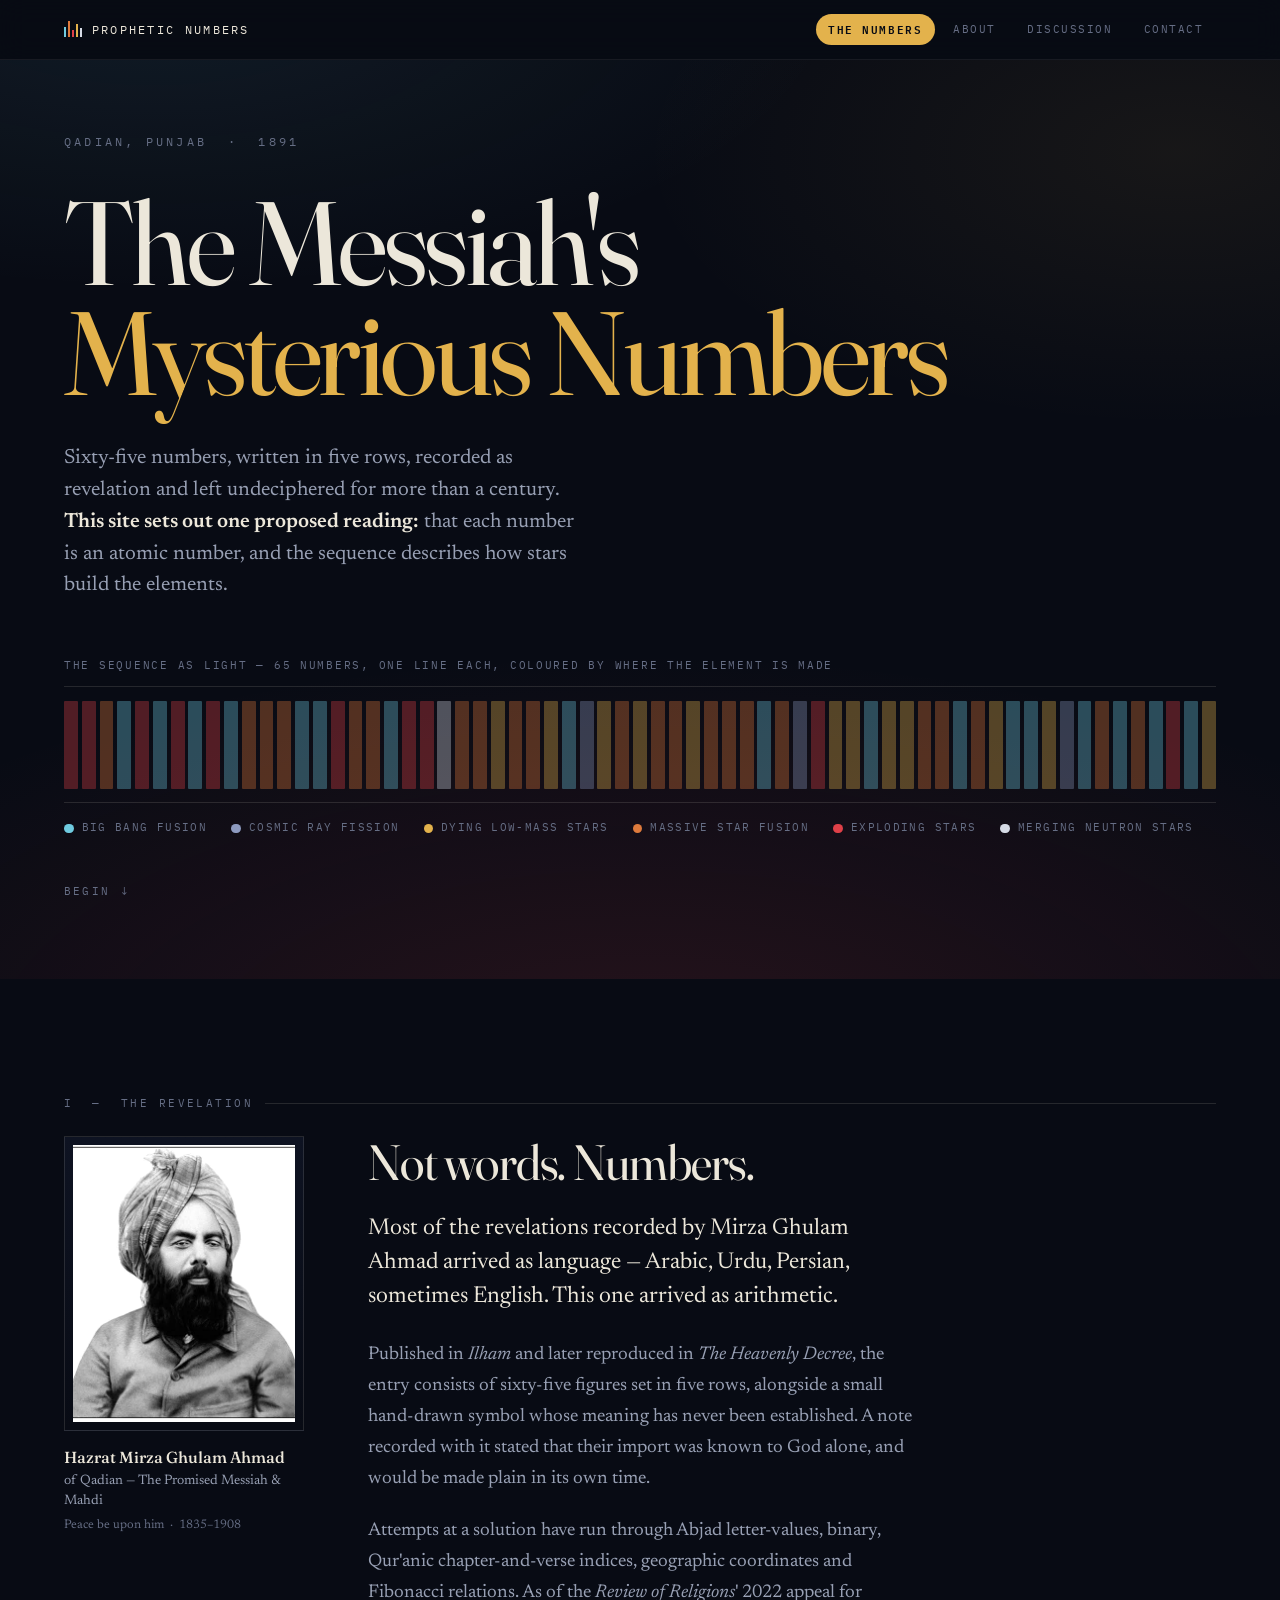
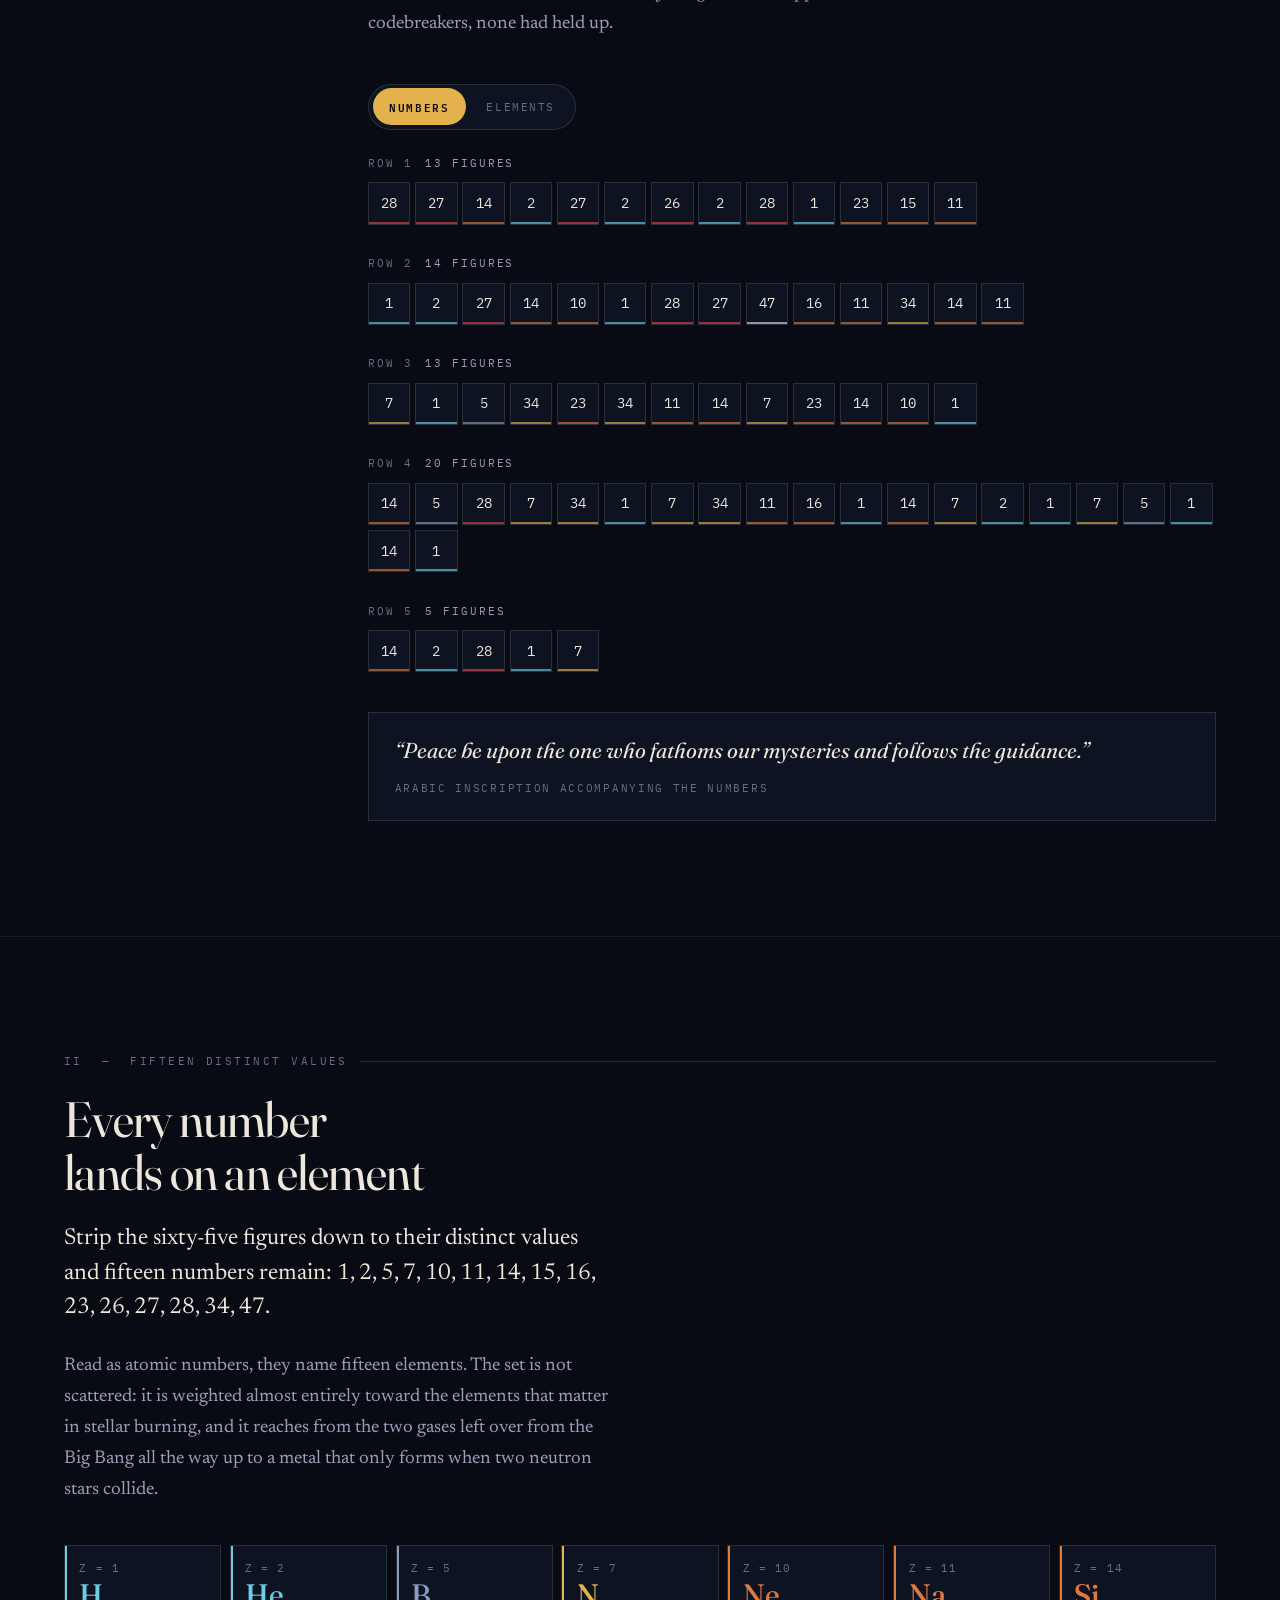
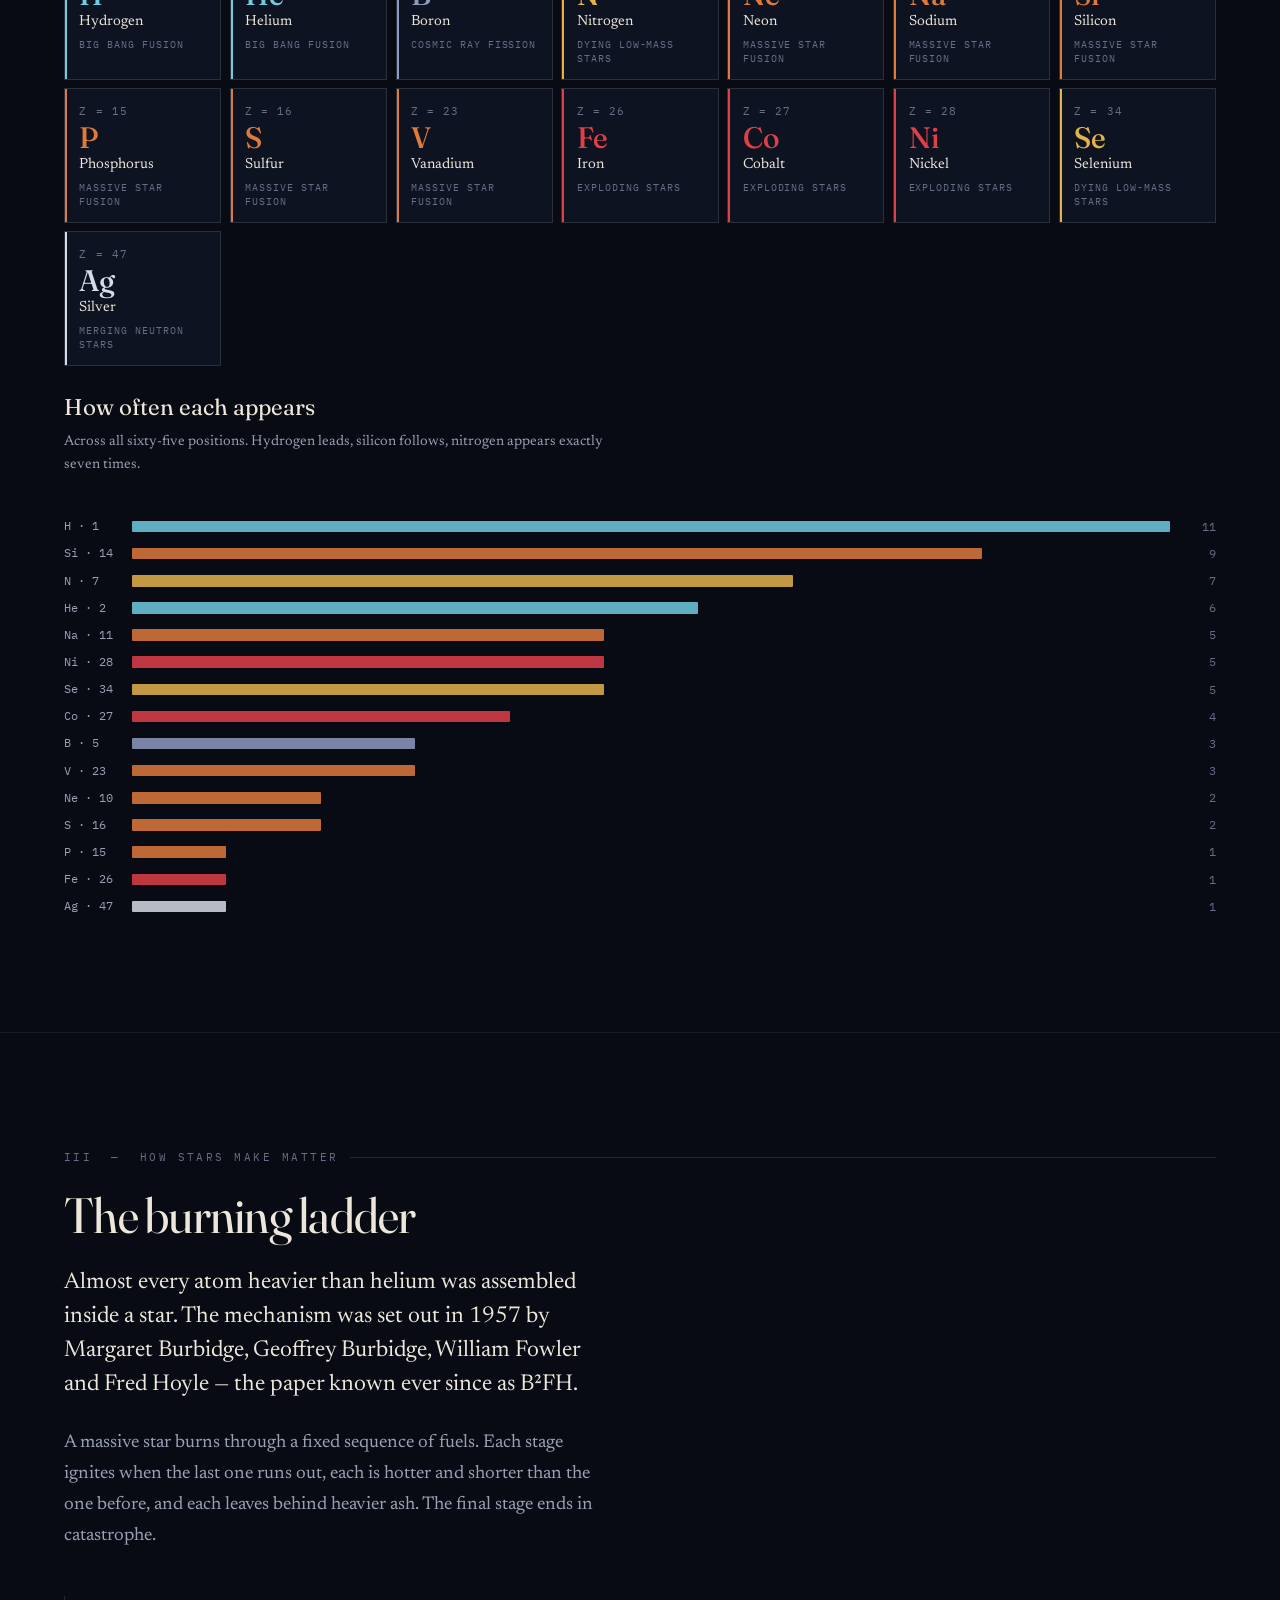
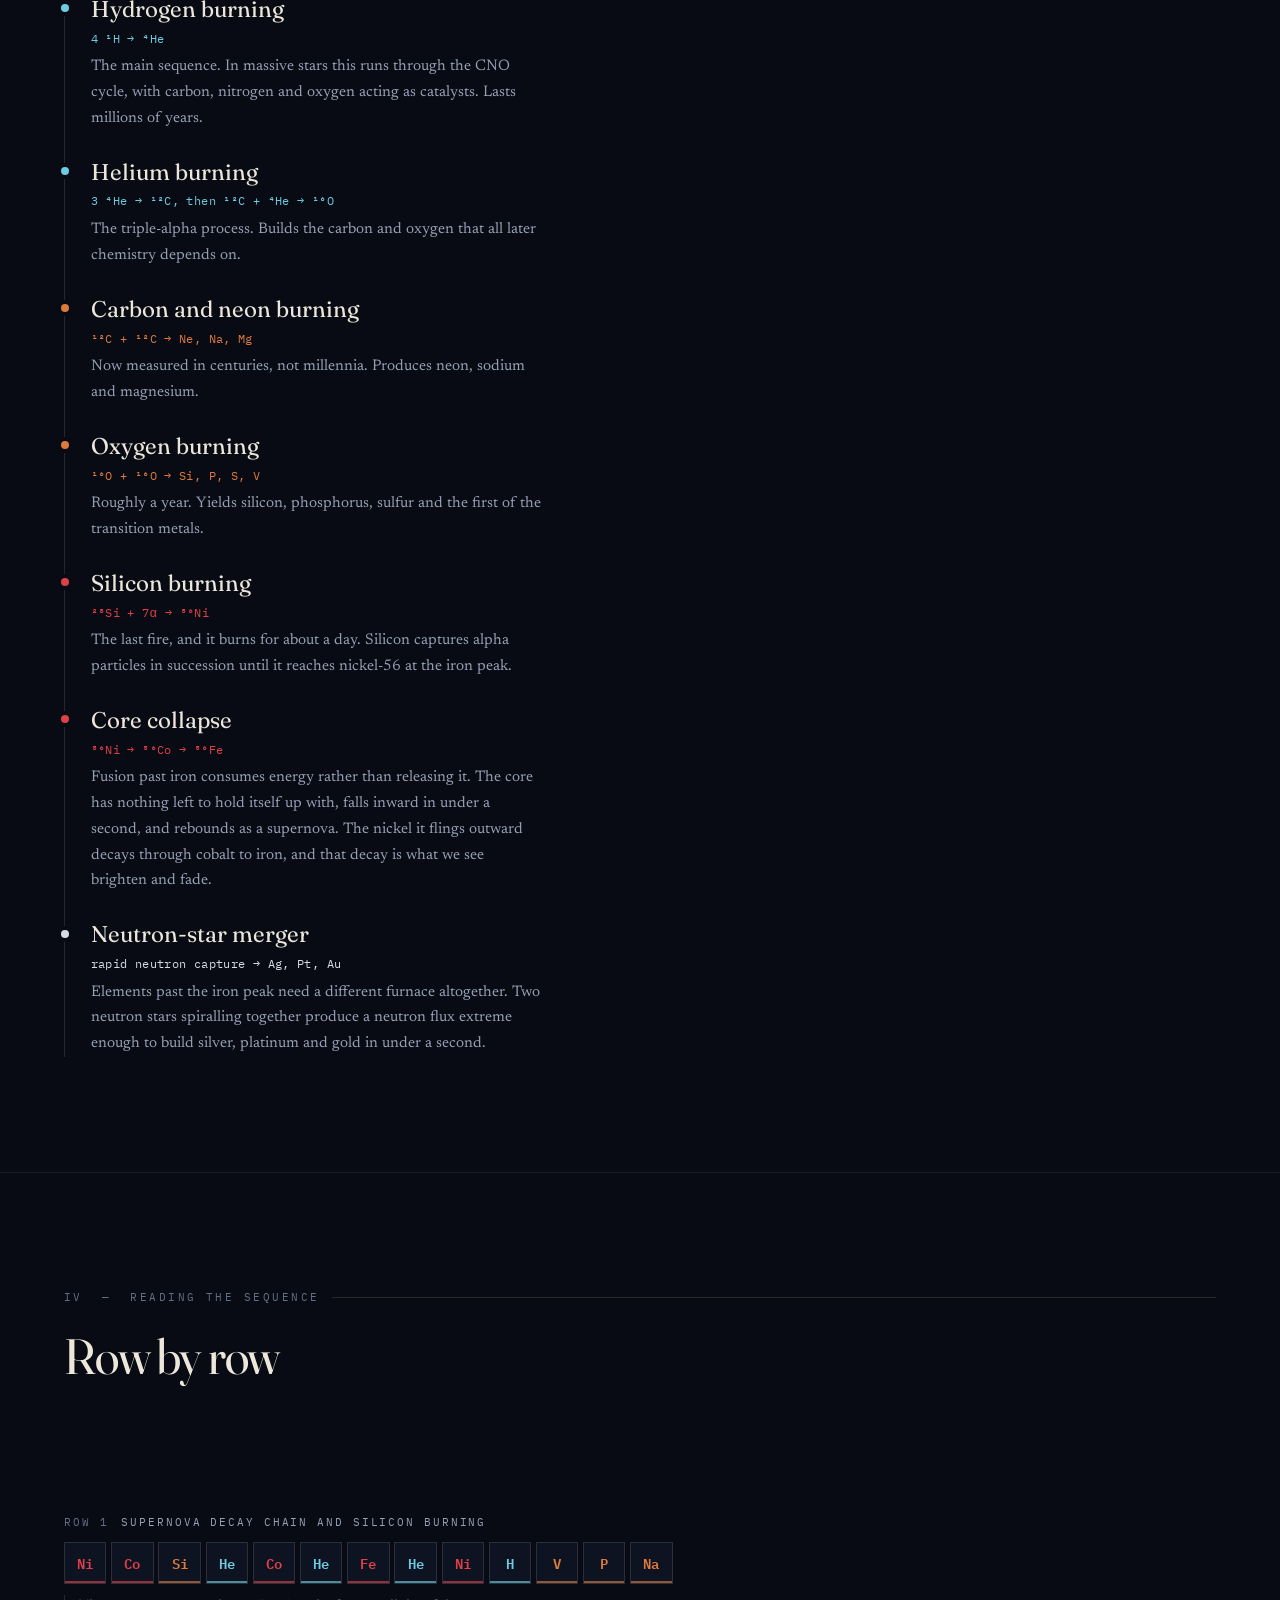
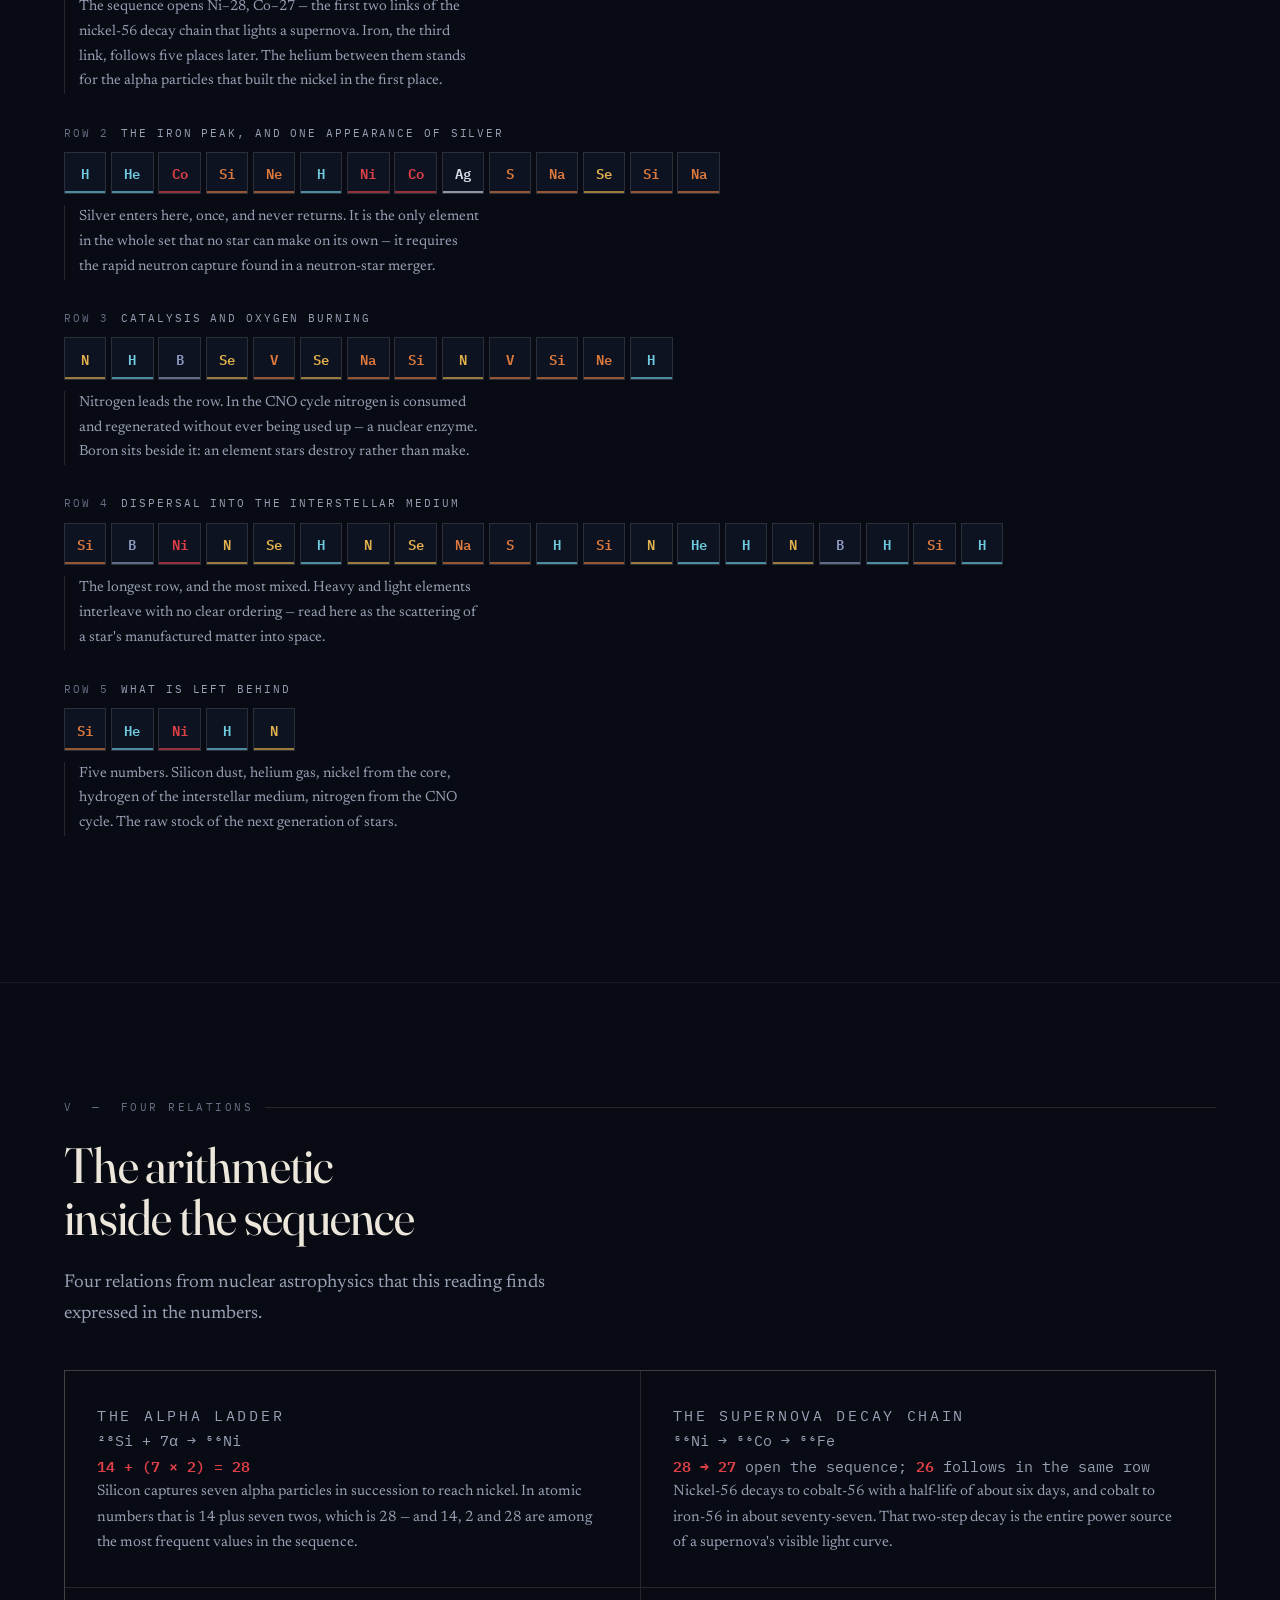
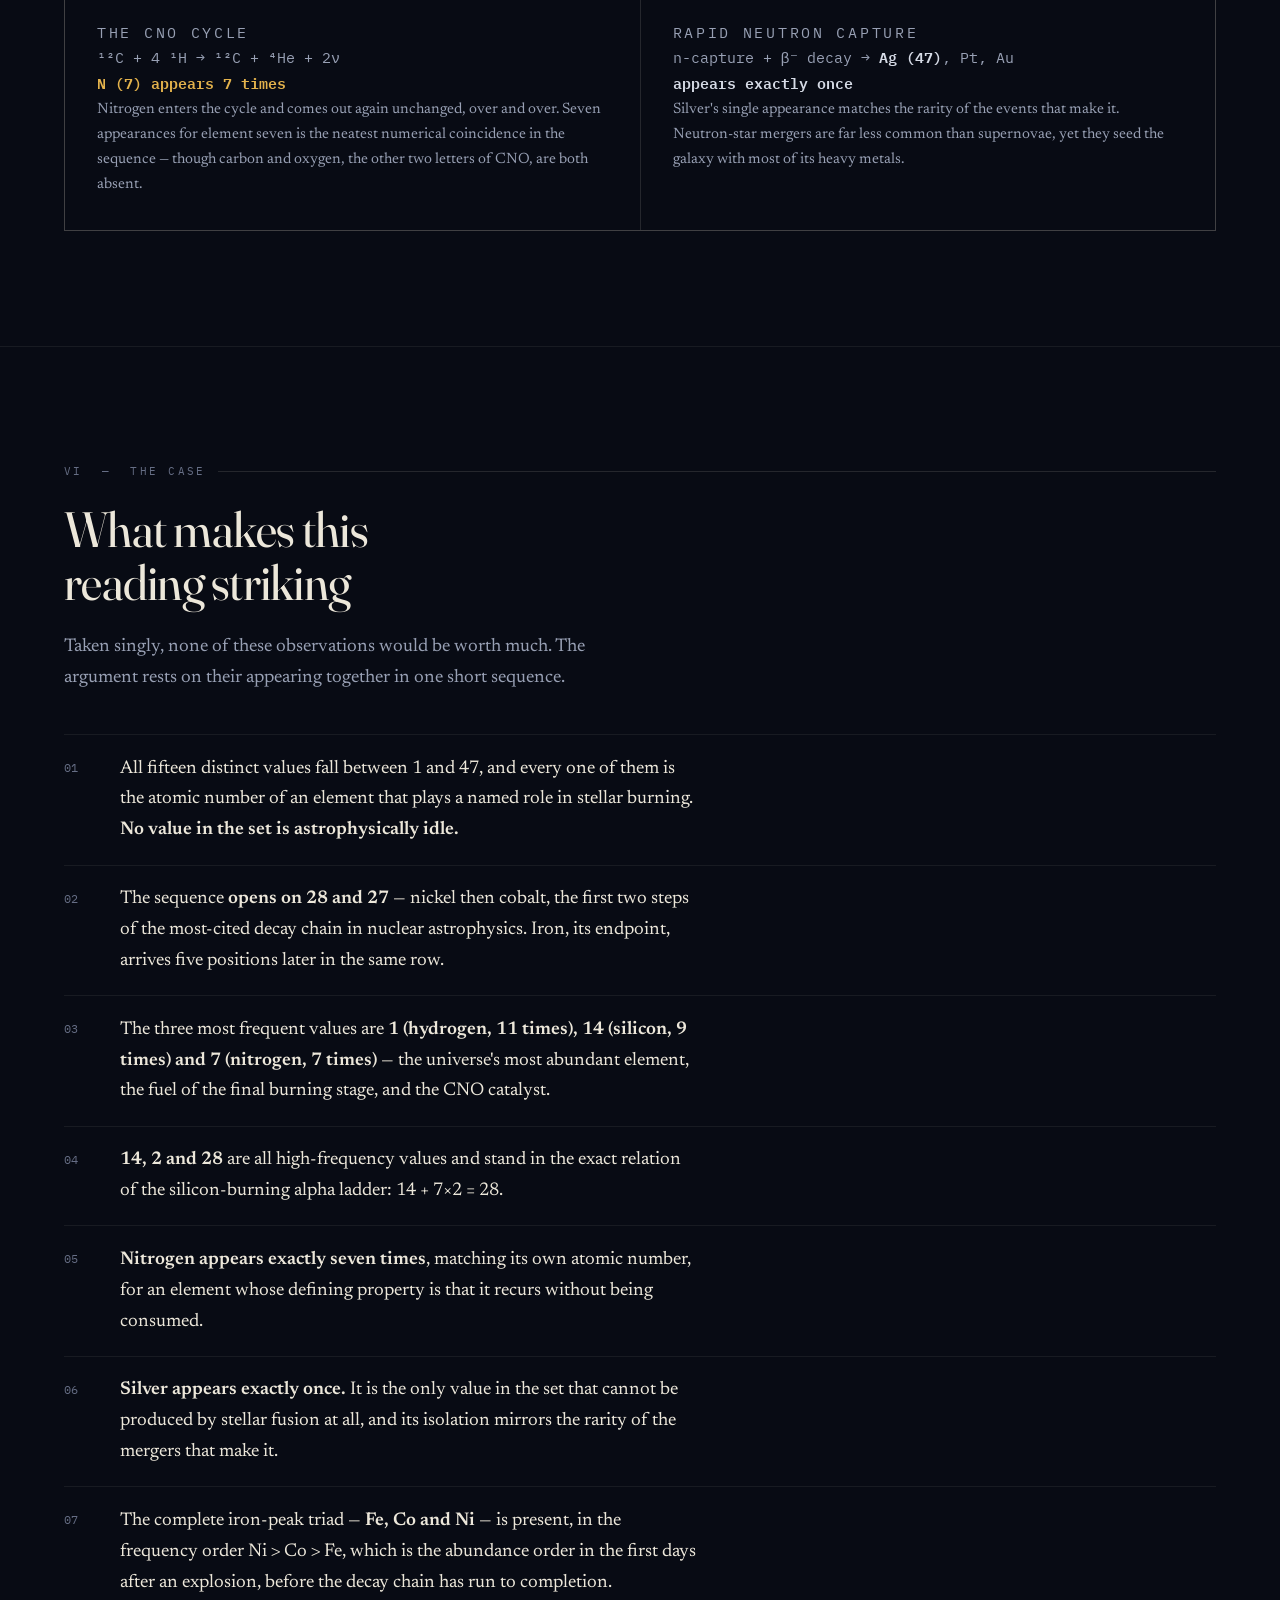
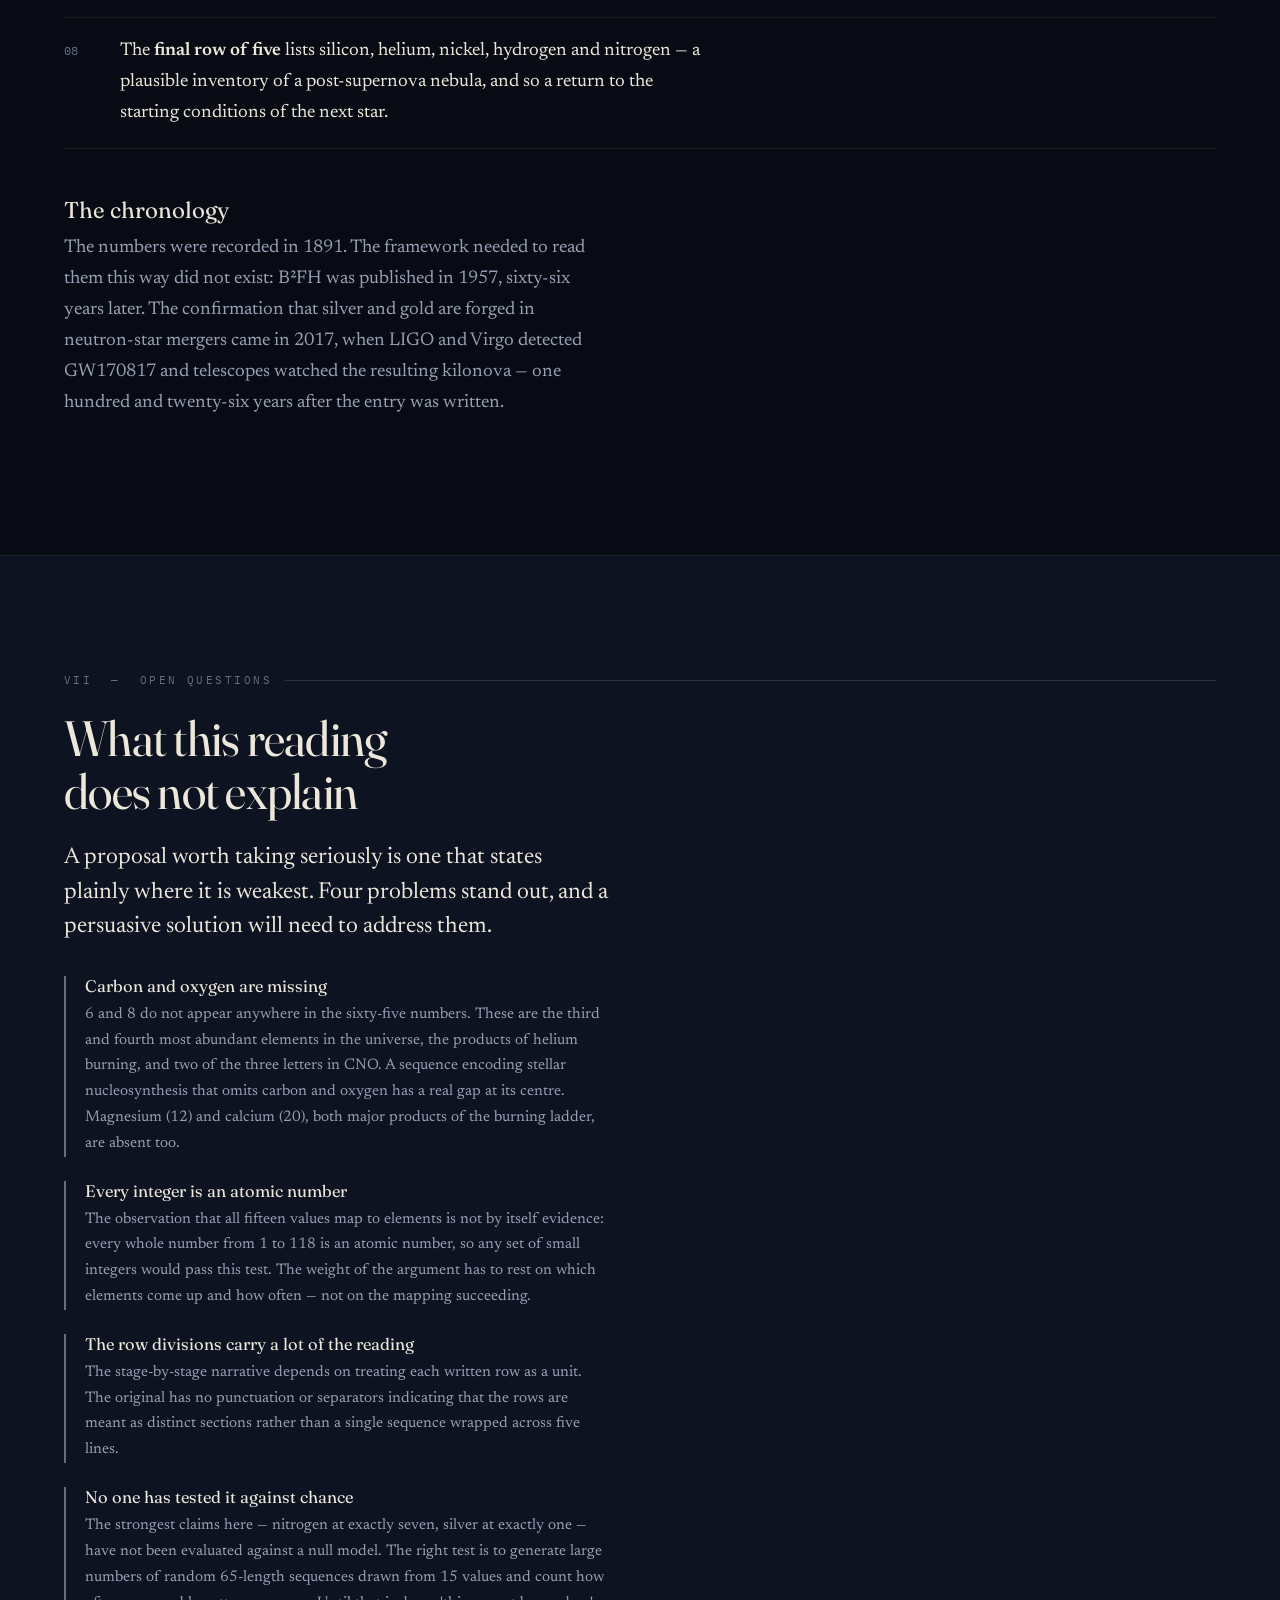
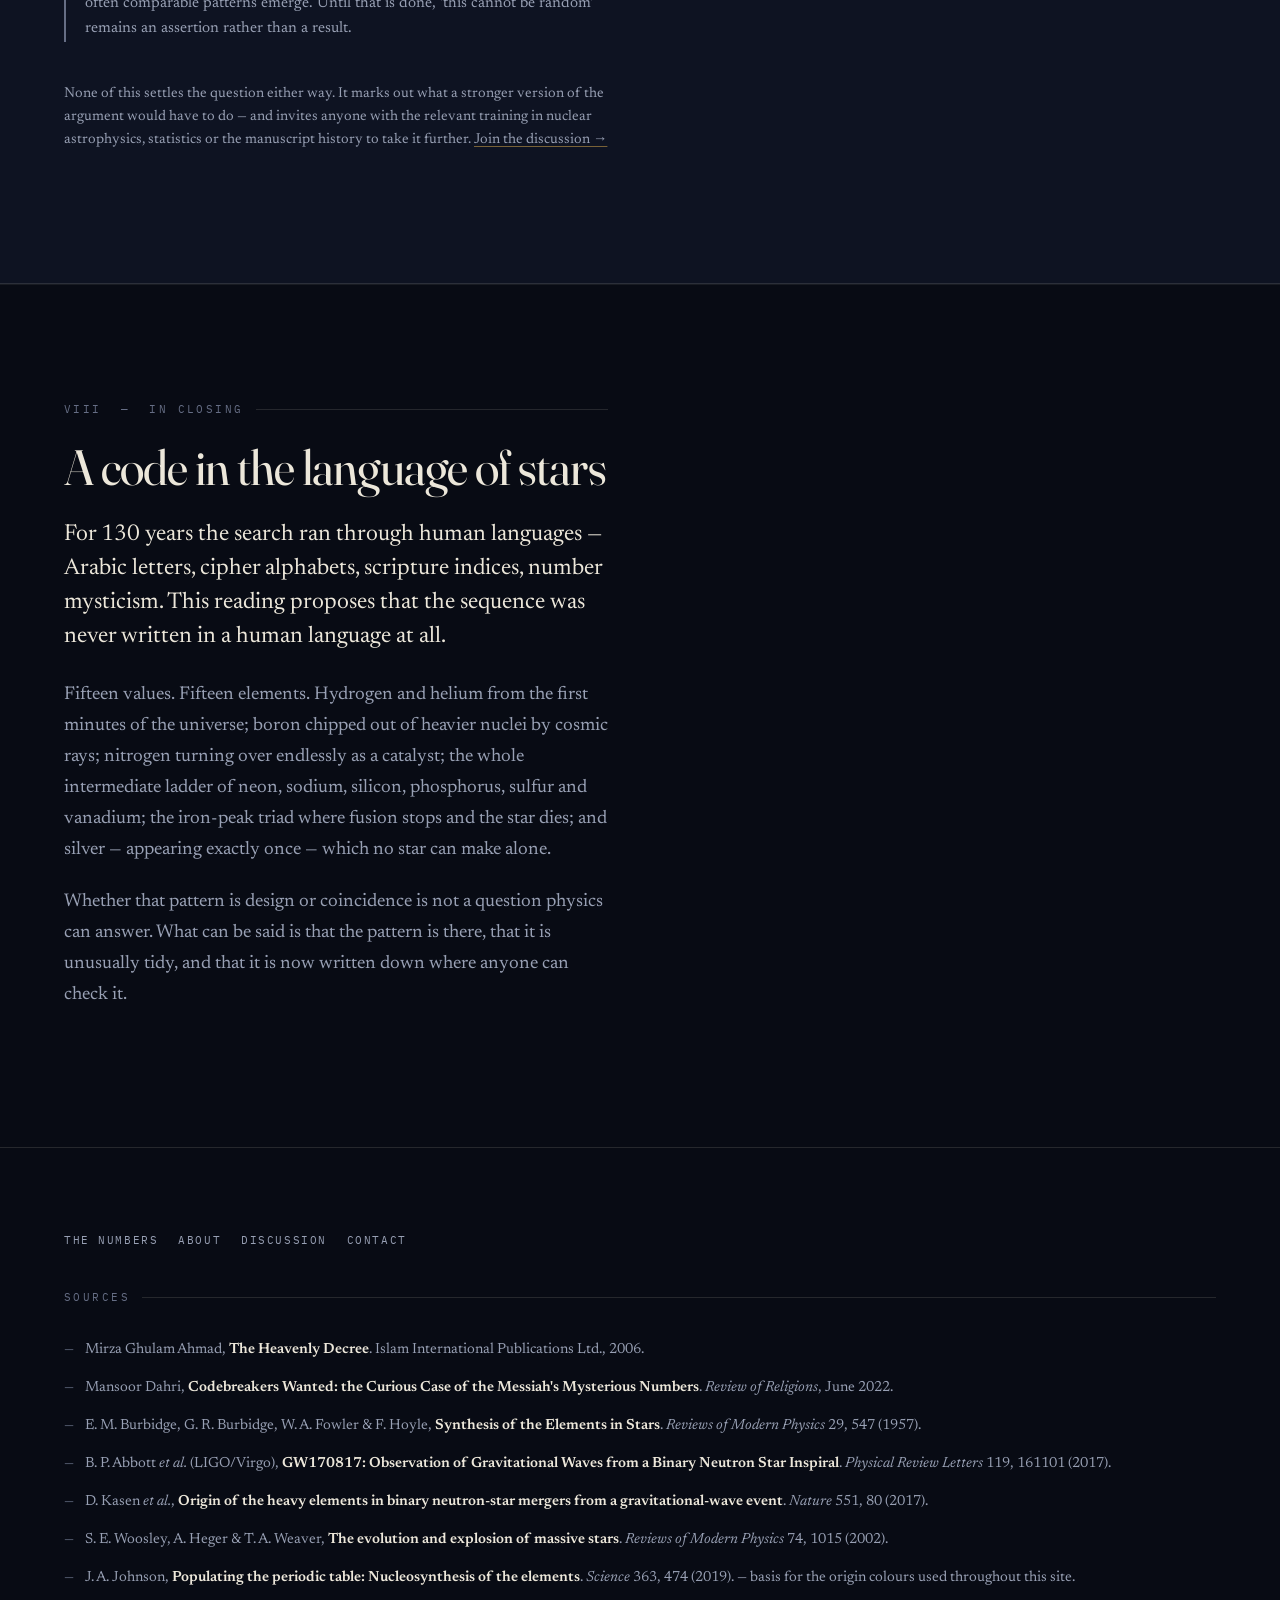
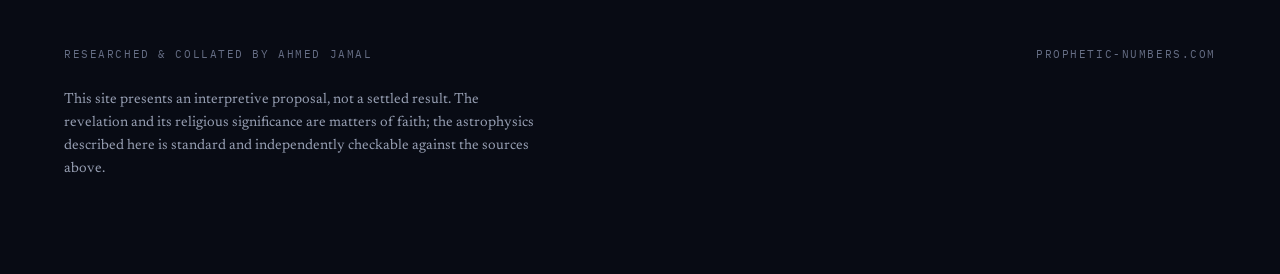
==== commit c348a043: "Fix closing section padding on mobile" ====
--- a/index.html
+++ b/index.html
@@ -219,7 +219,8 @@
 </section>
 
 <section class="band" id="close">
-  <div class="wrap narrow flush">
+  <div class="wrap">
+   <div class="narrow flush">
     <p class="eyebrow">VIII &nbsp;—&nbsp; In Closing</p>
     <h2 class="rise">A code in the language of stars</h2>
     <p class="lede rise">
@@ -239,6 +240,7 @@
       be said is that the pattern is there, that it is unusually tidy, and that it is now written
       down where anyone can check it.
     </p>
+   </div>
   </div>
 </section>
 
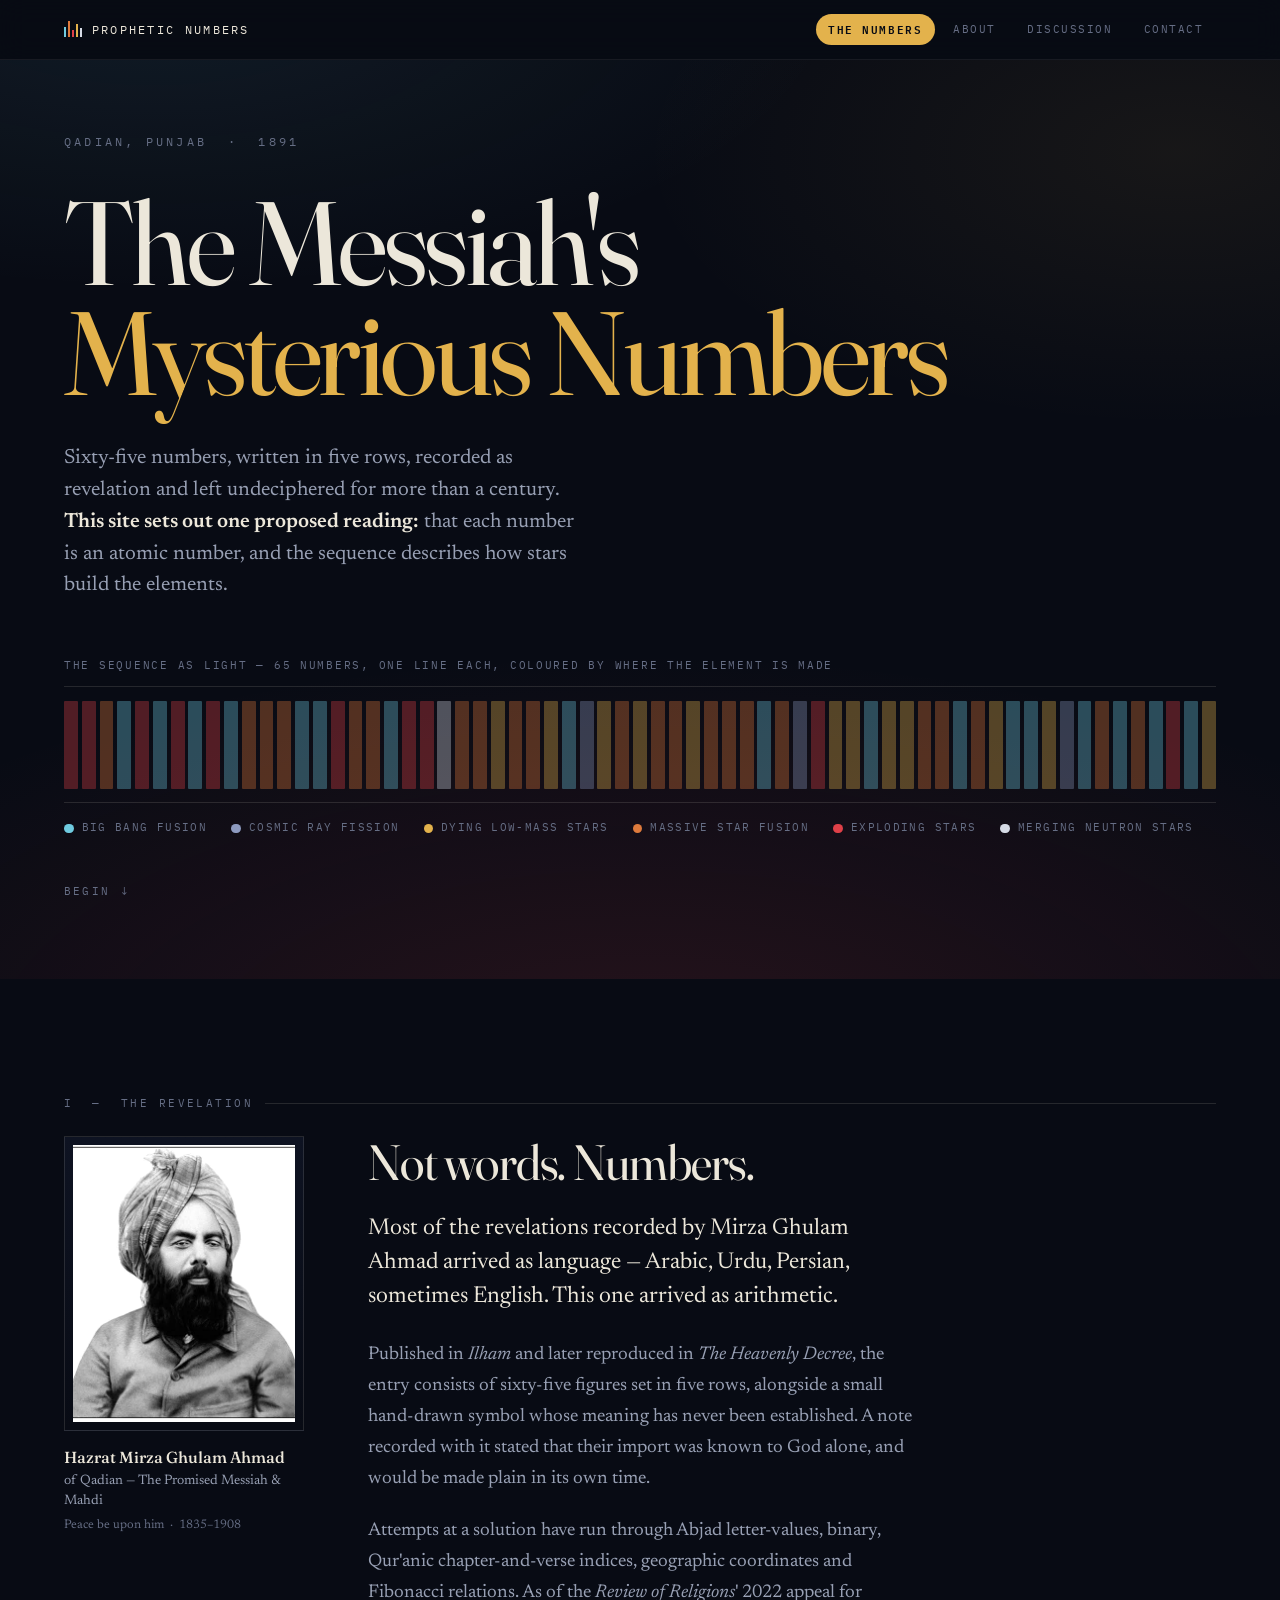
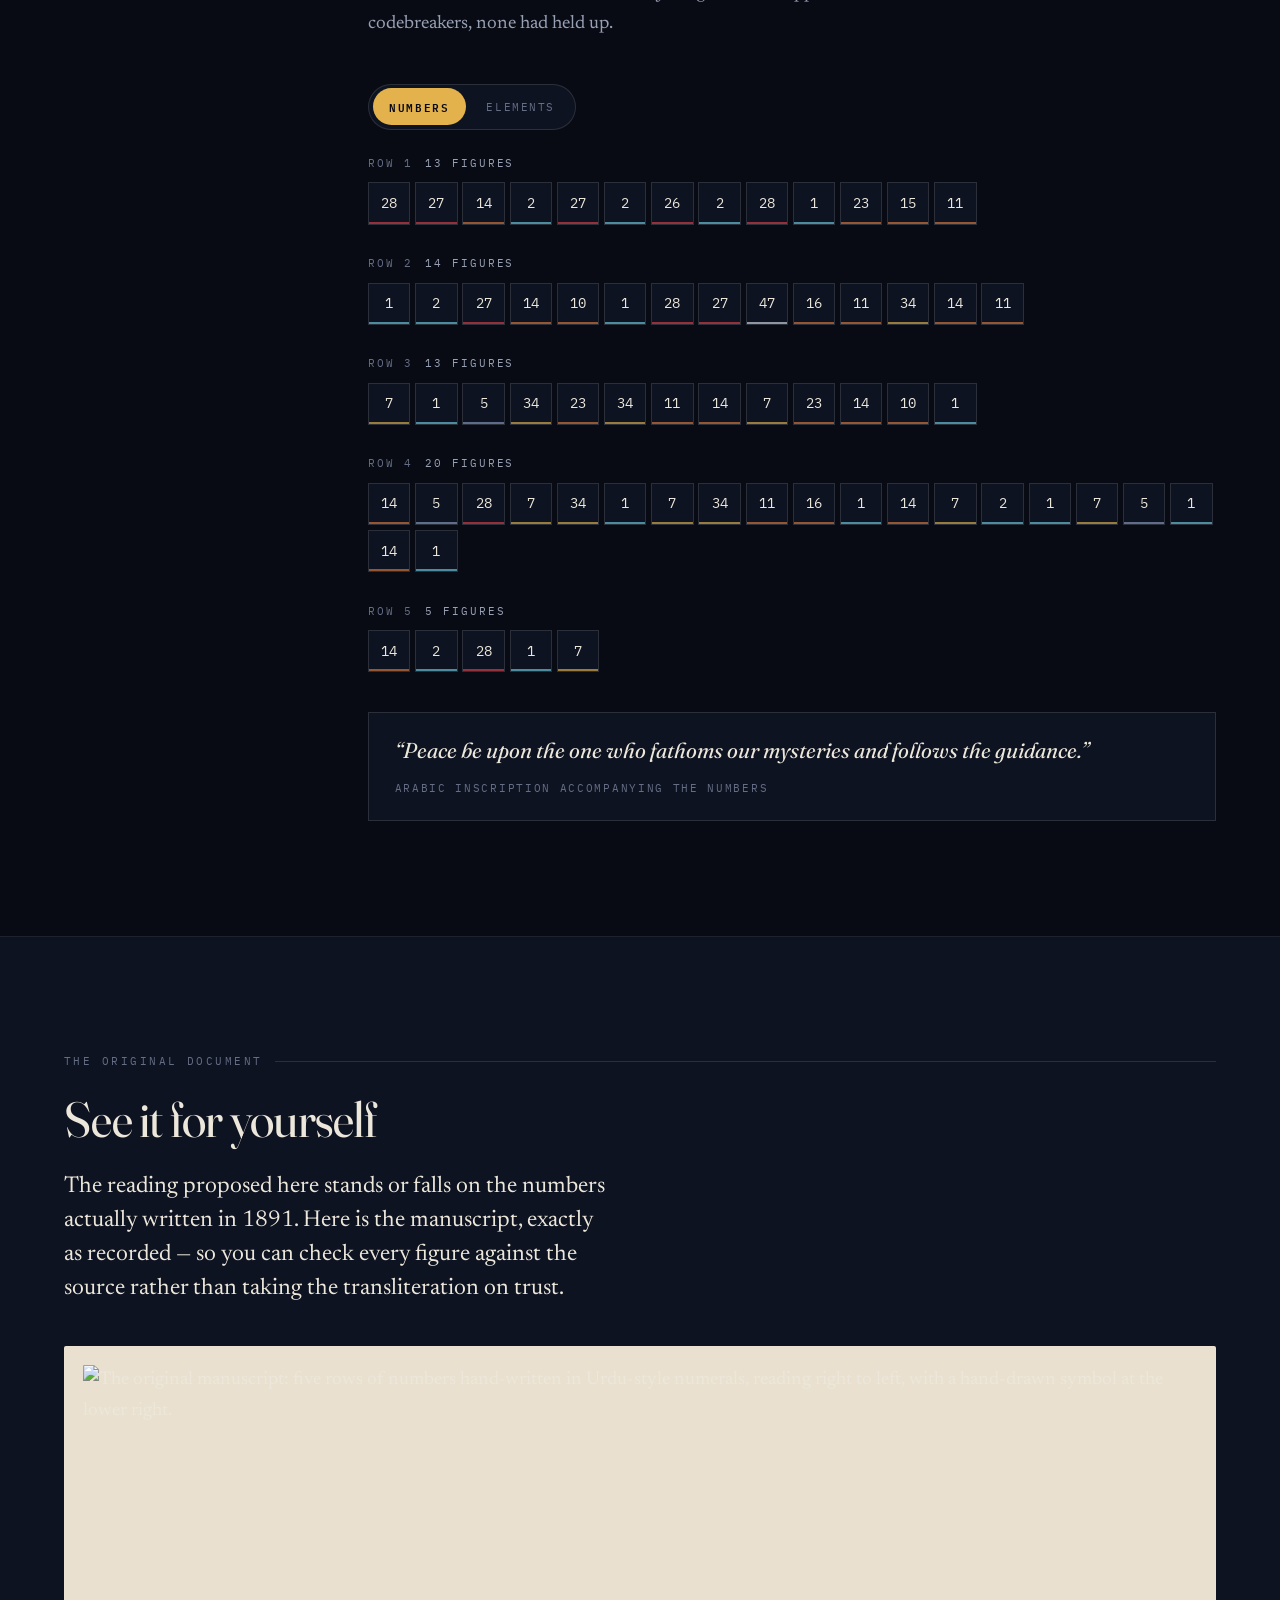
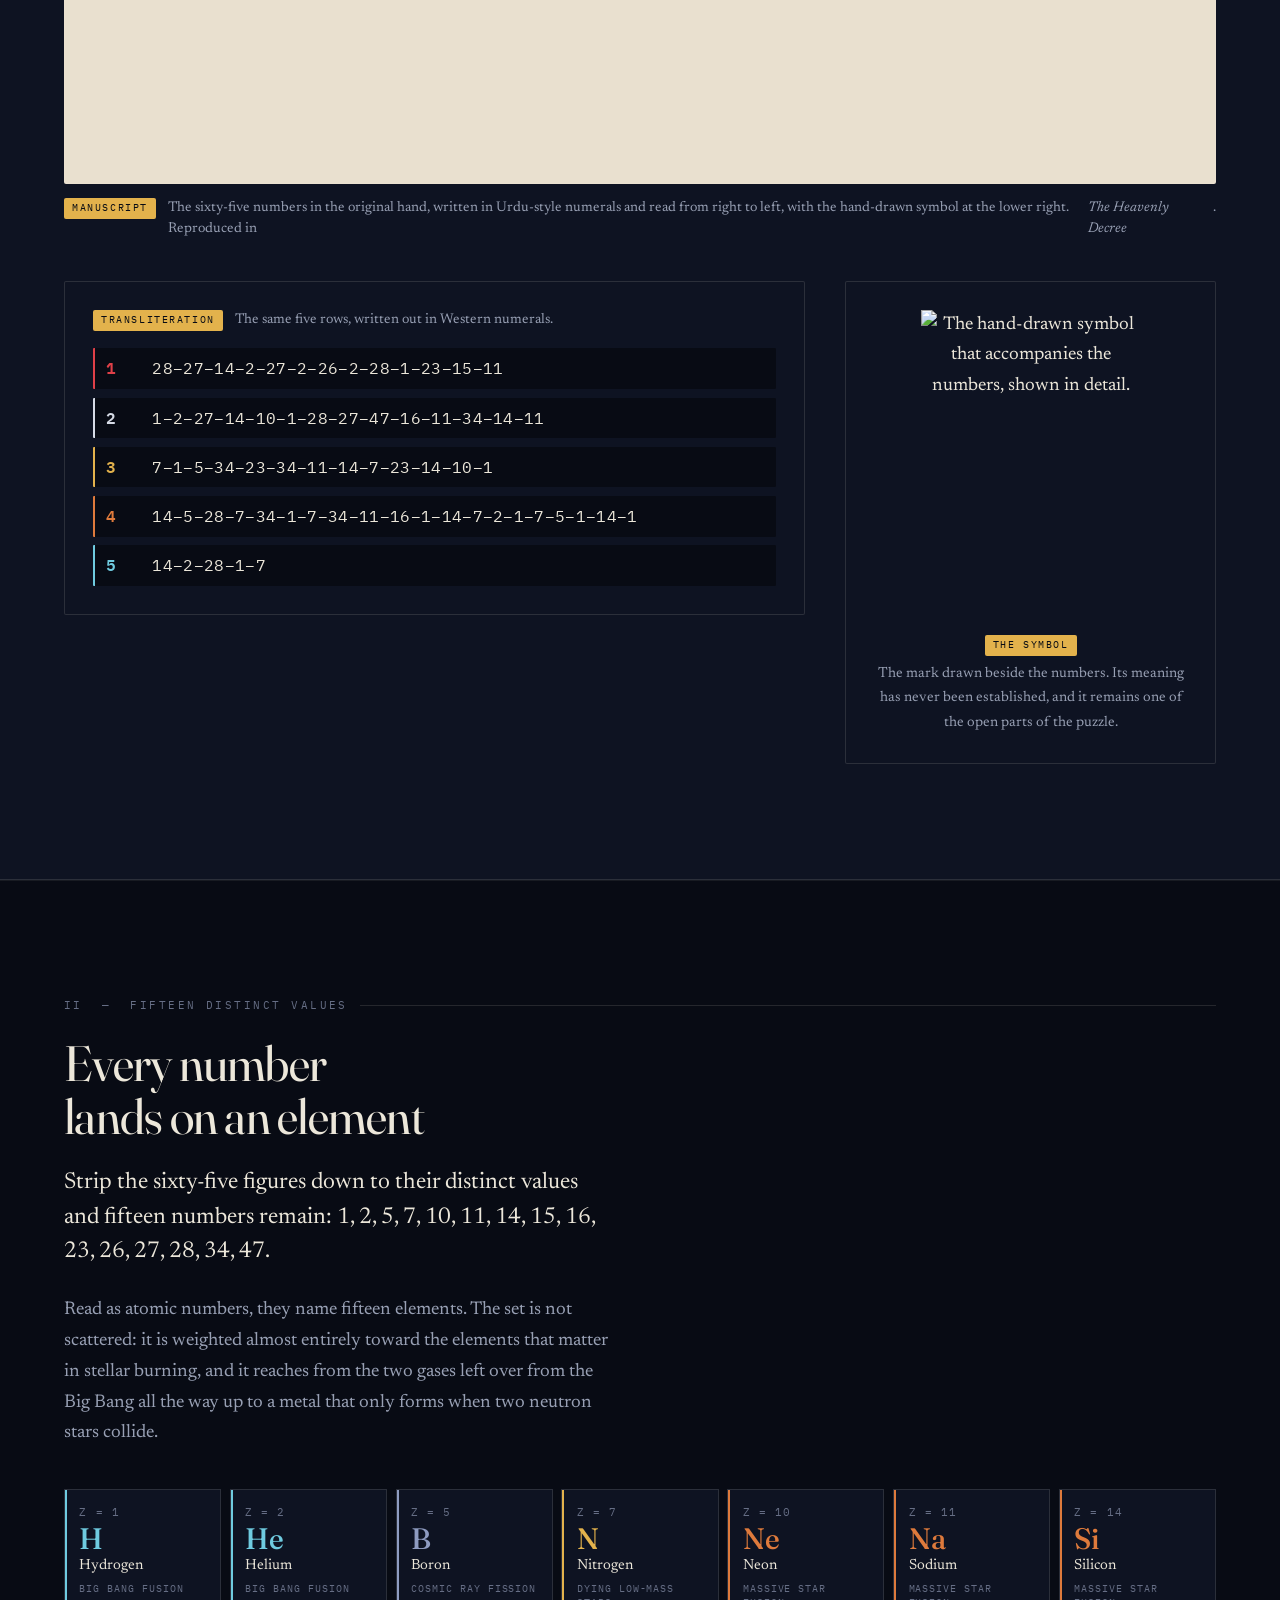
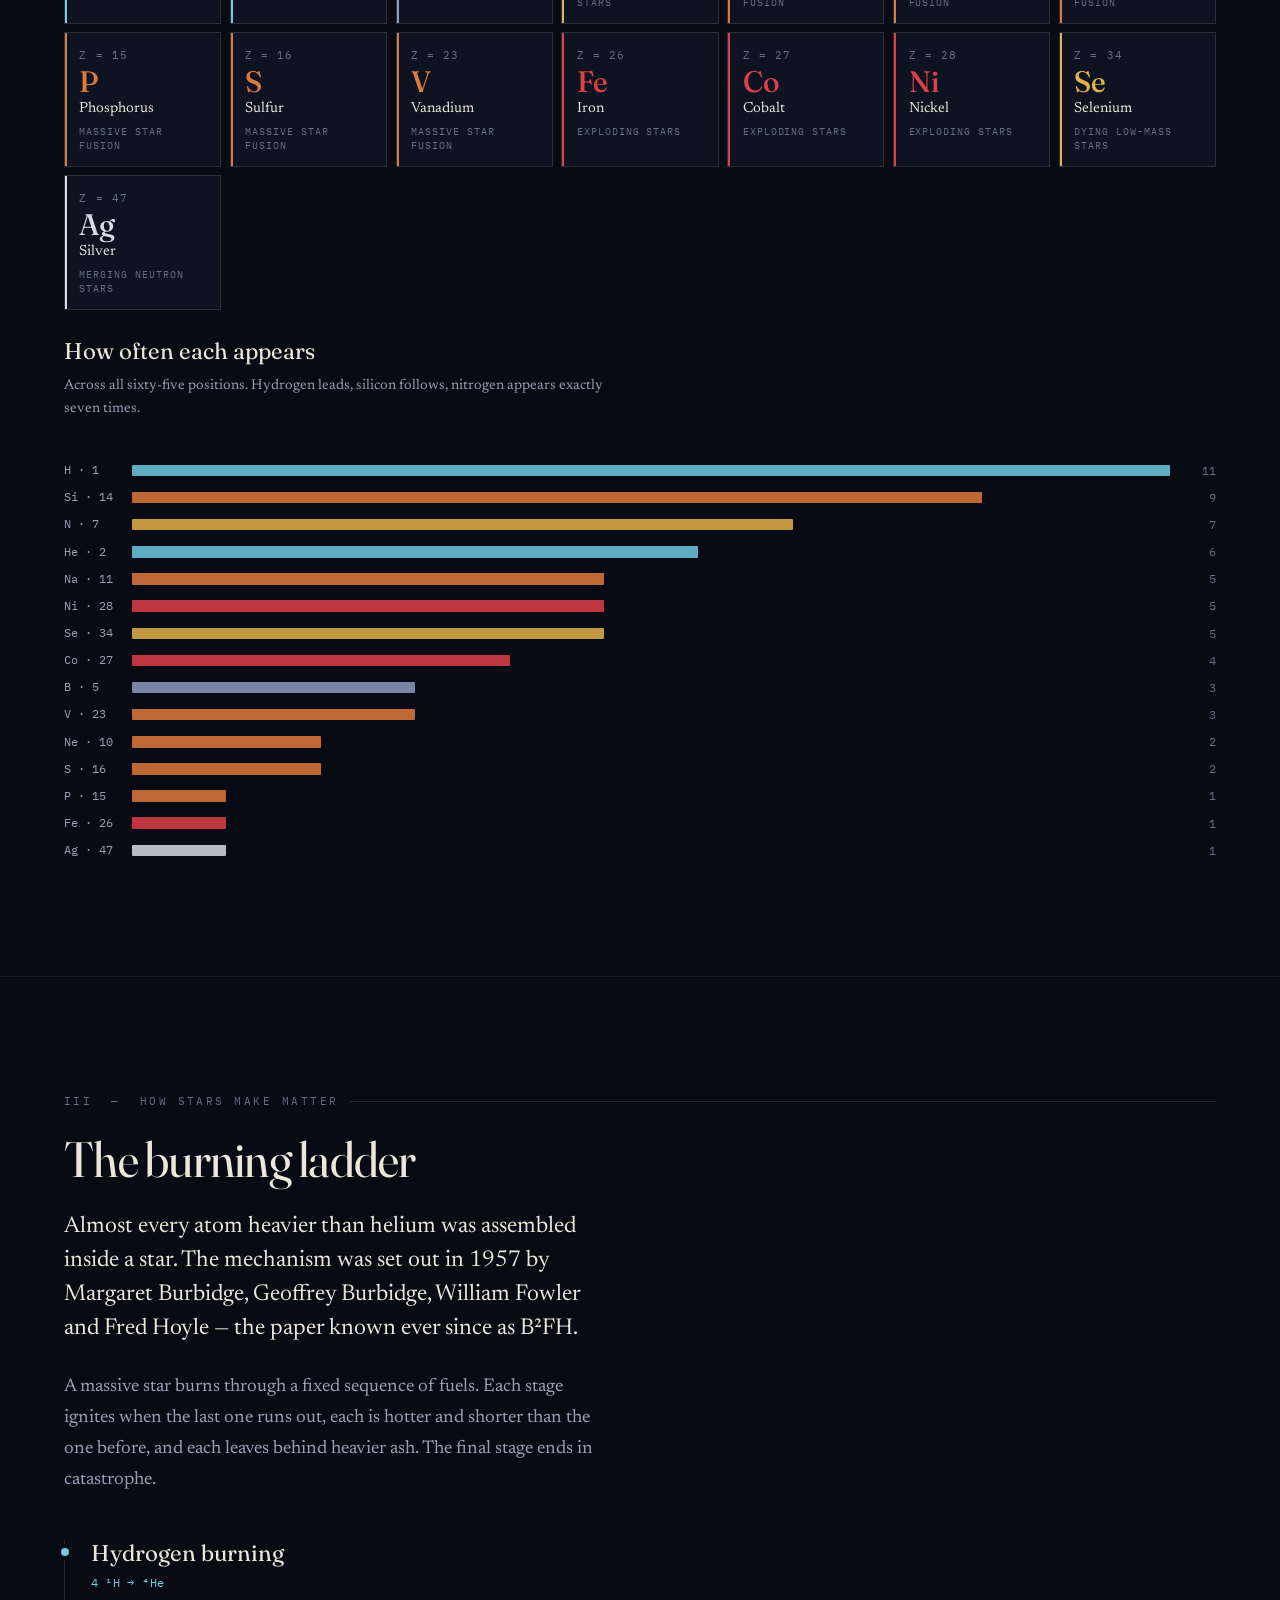
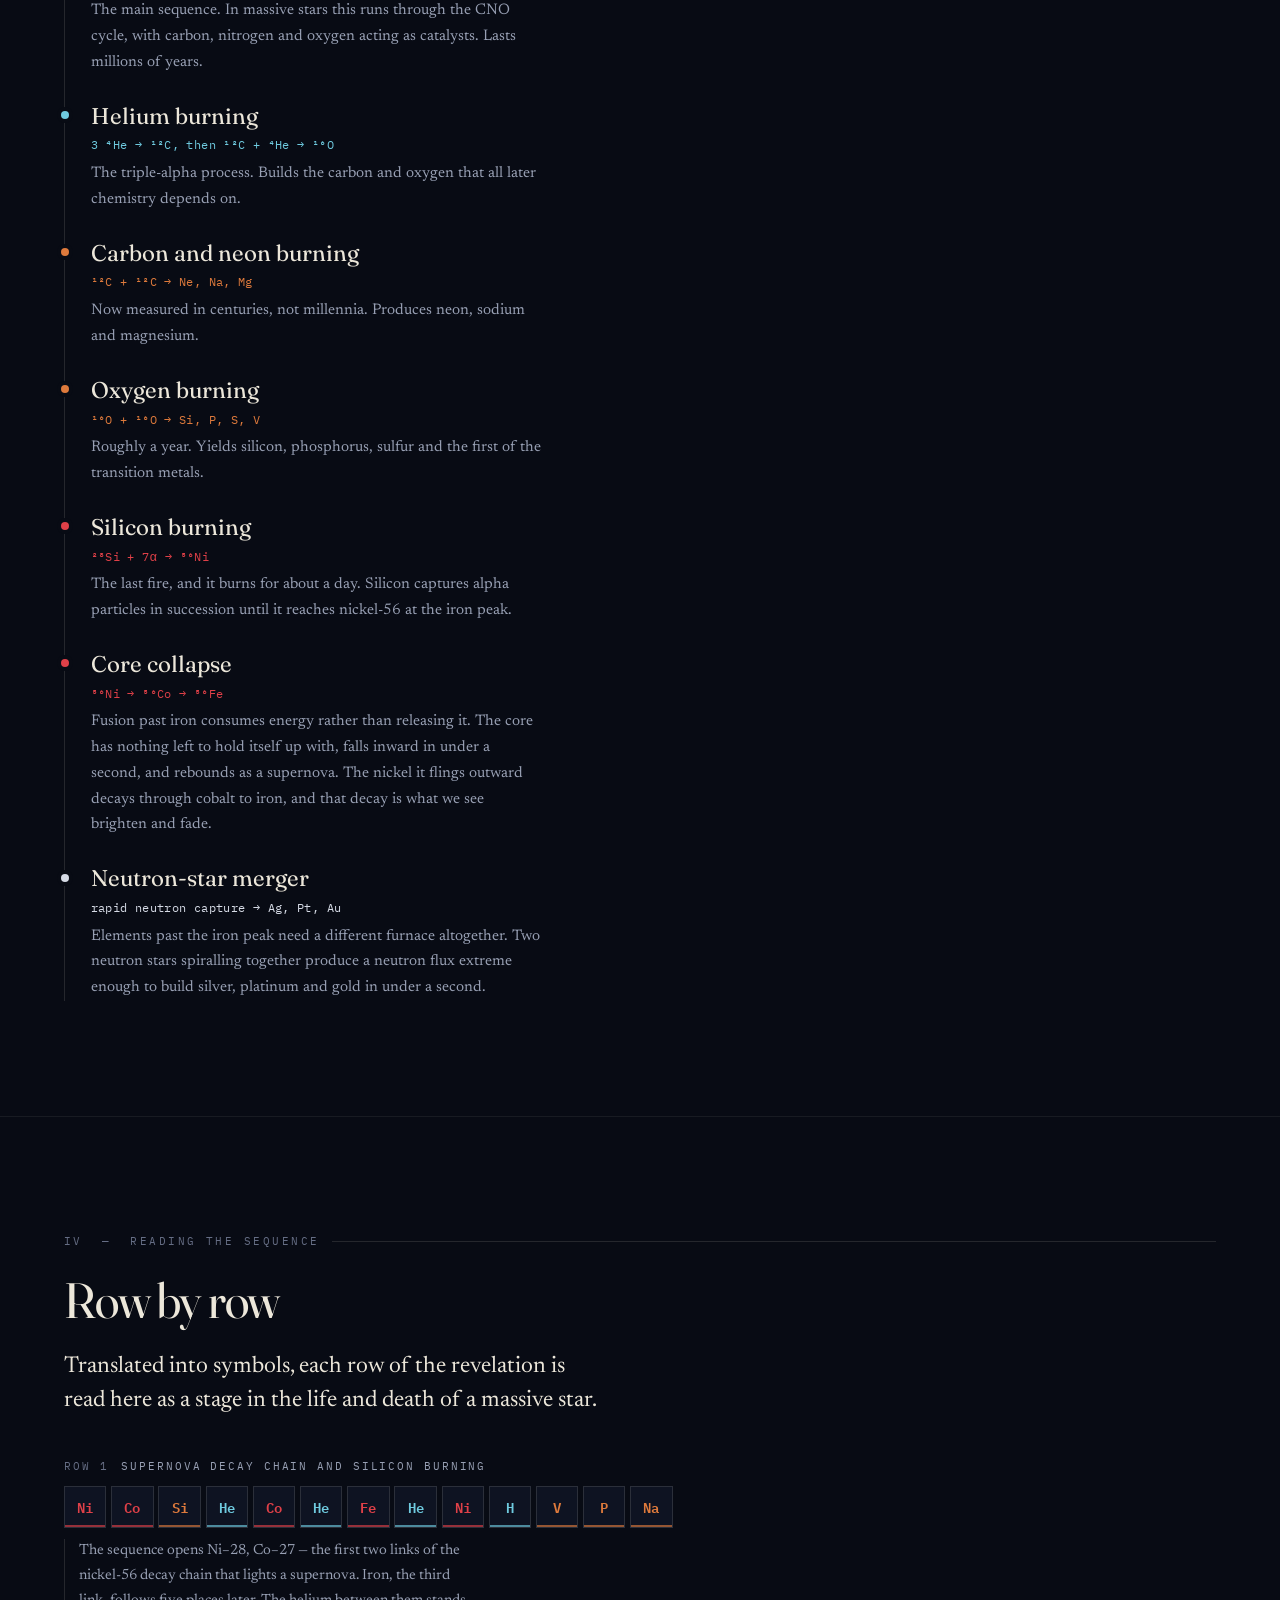
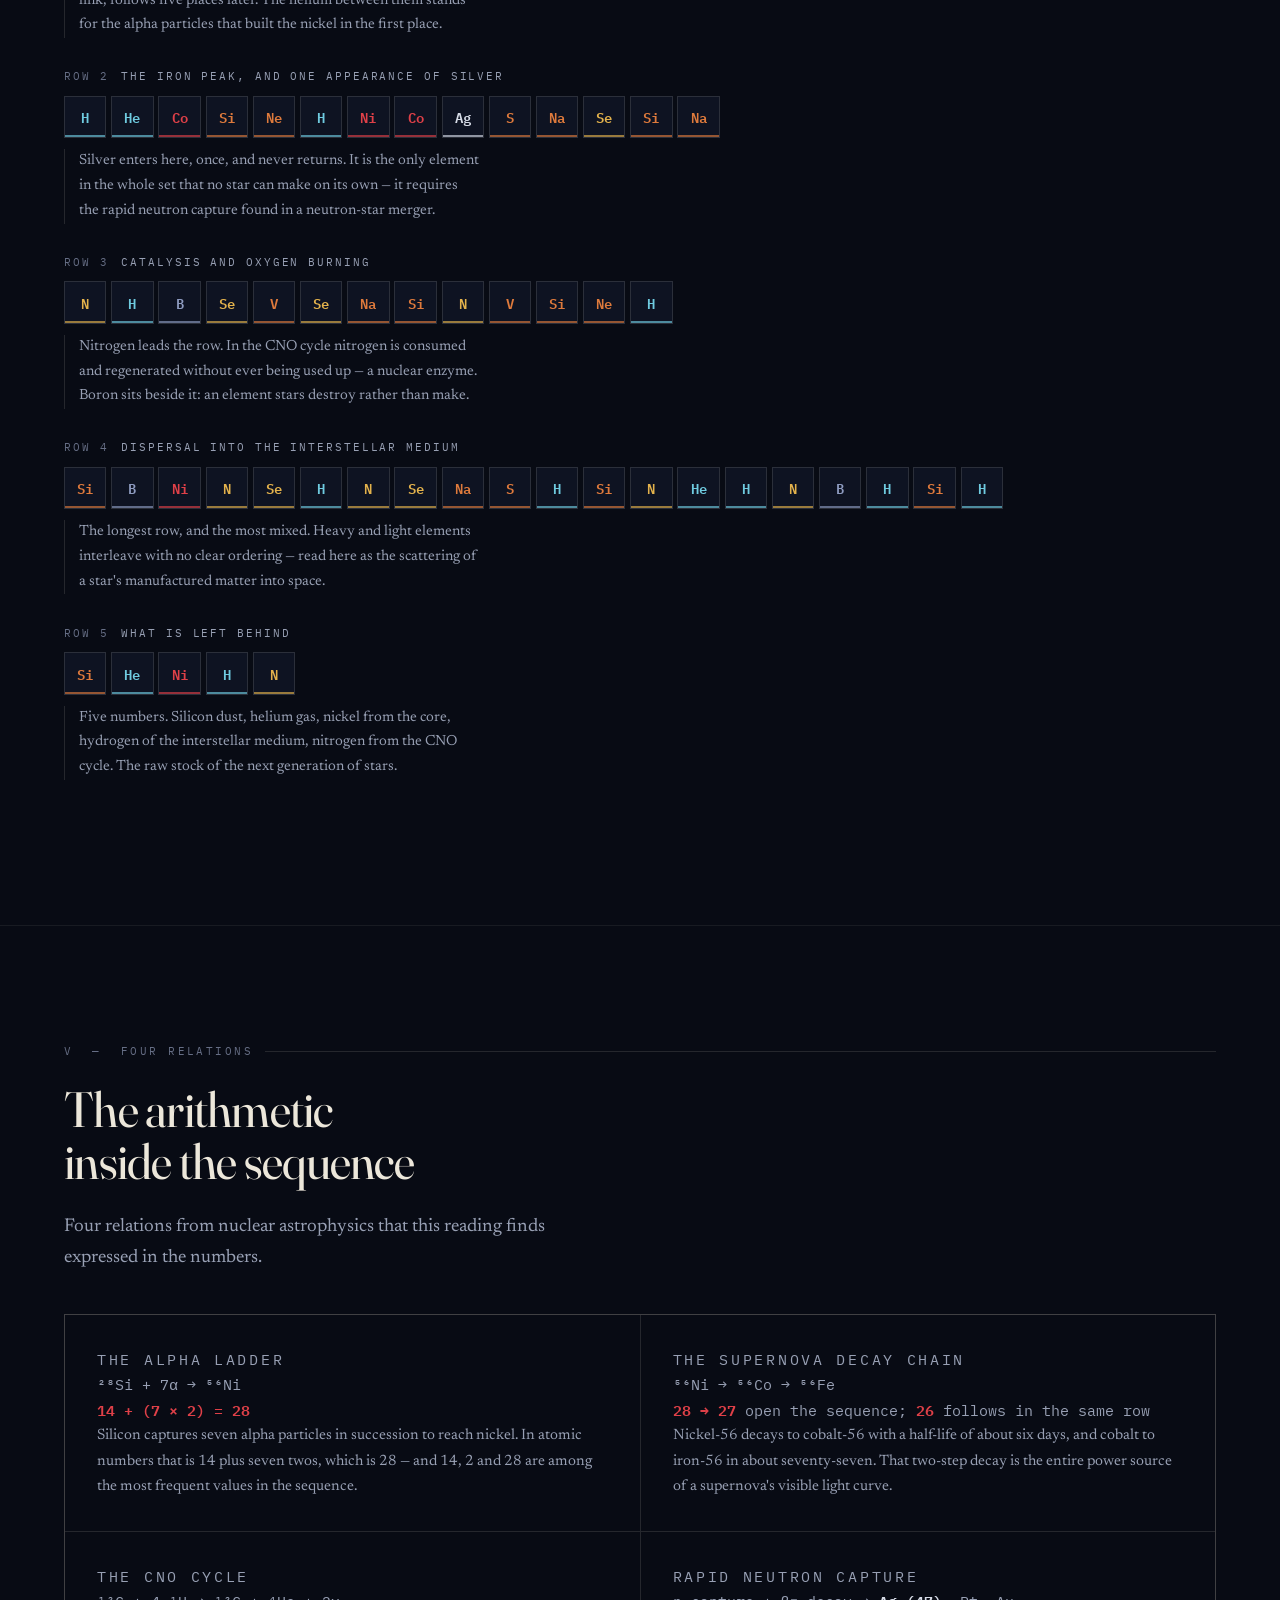
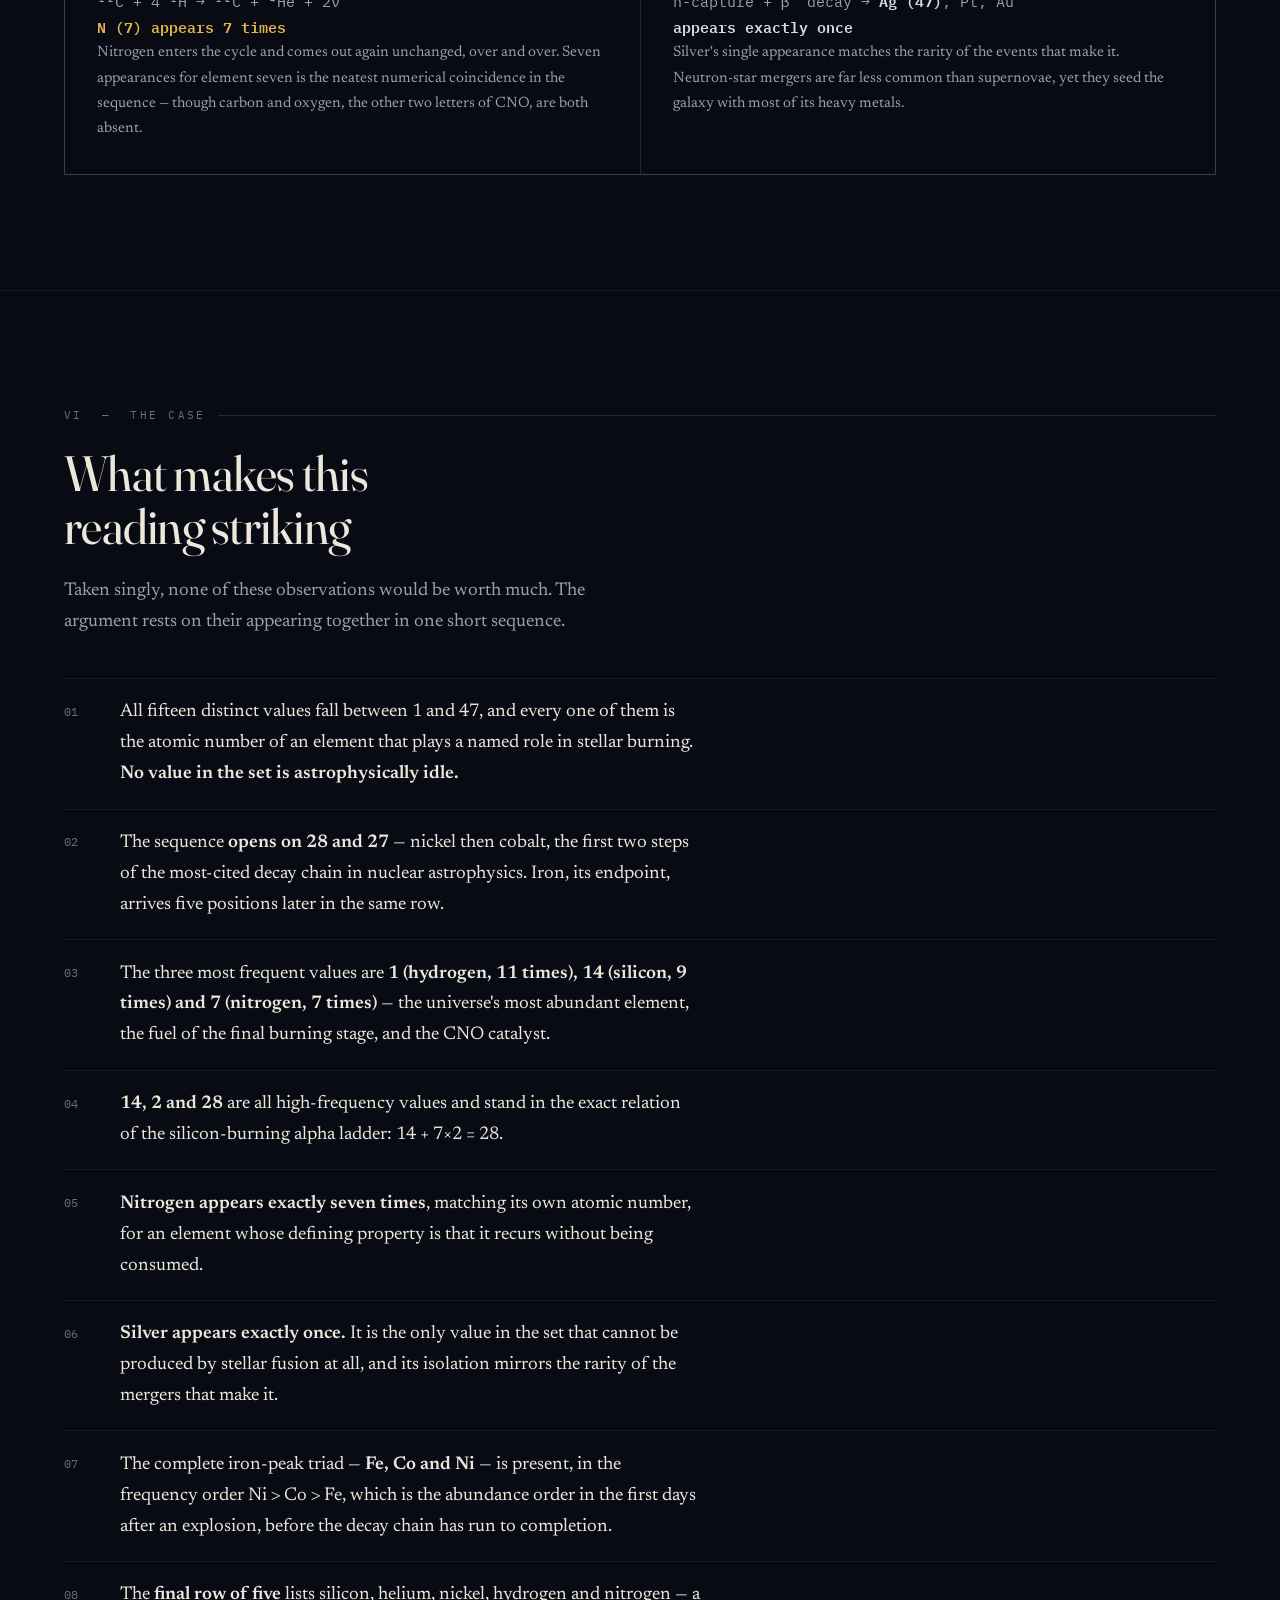
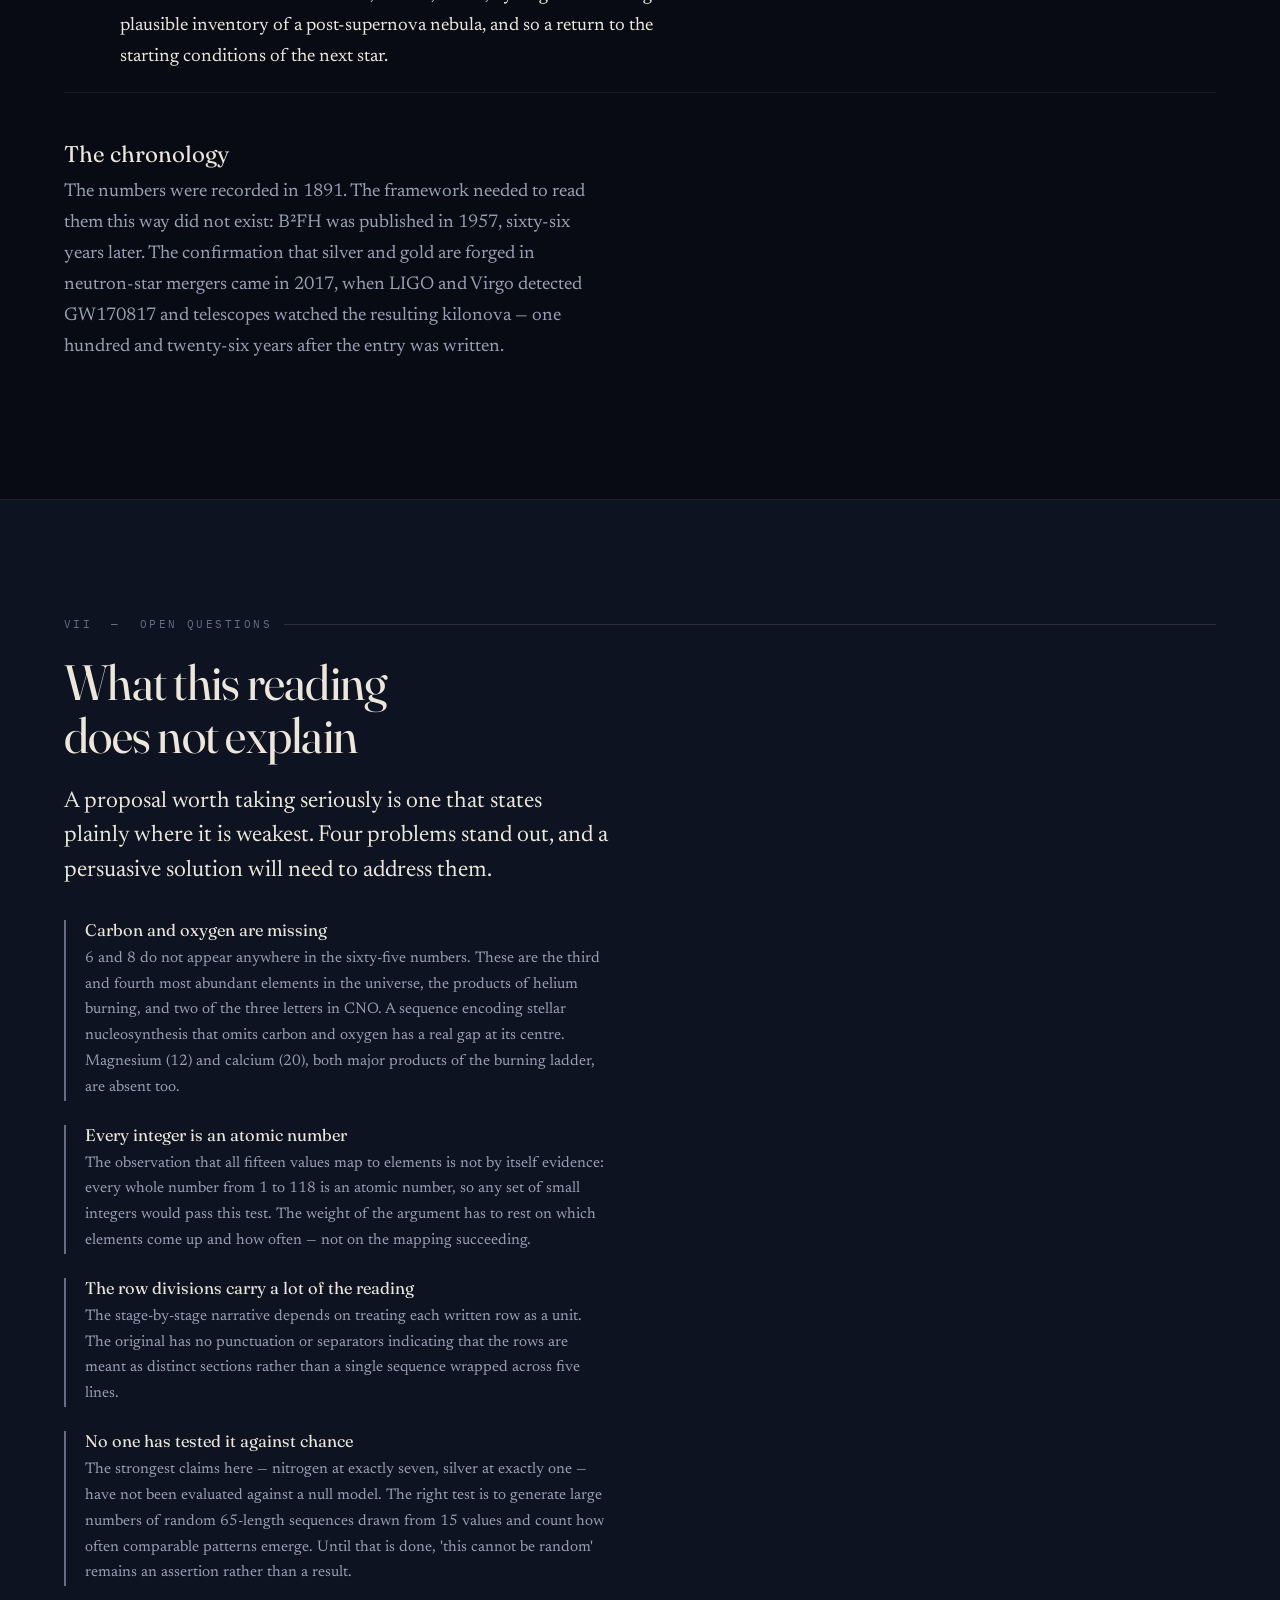
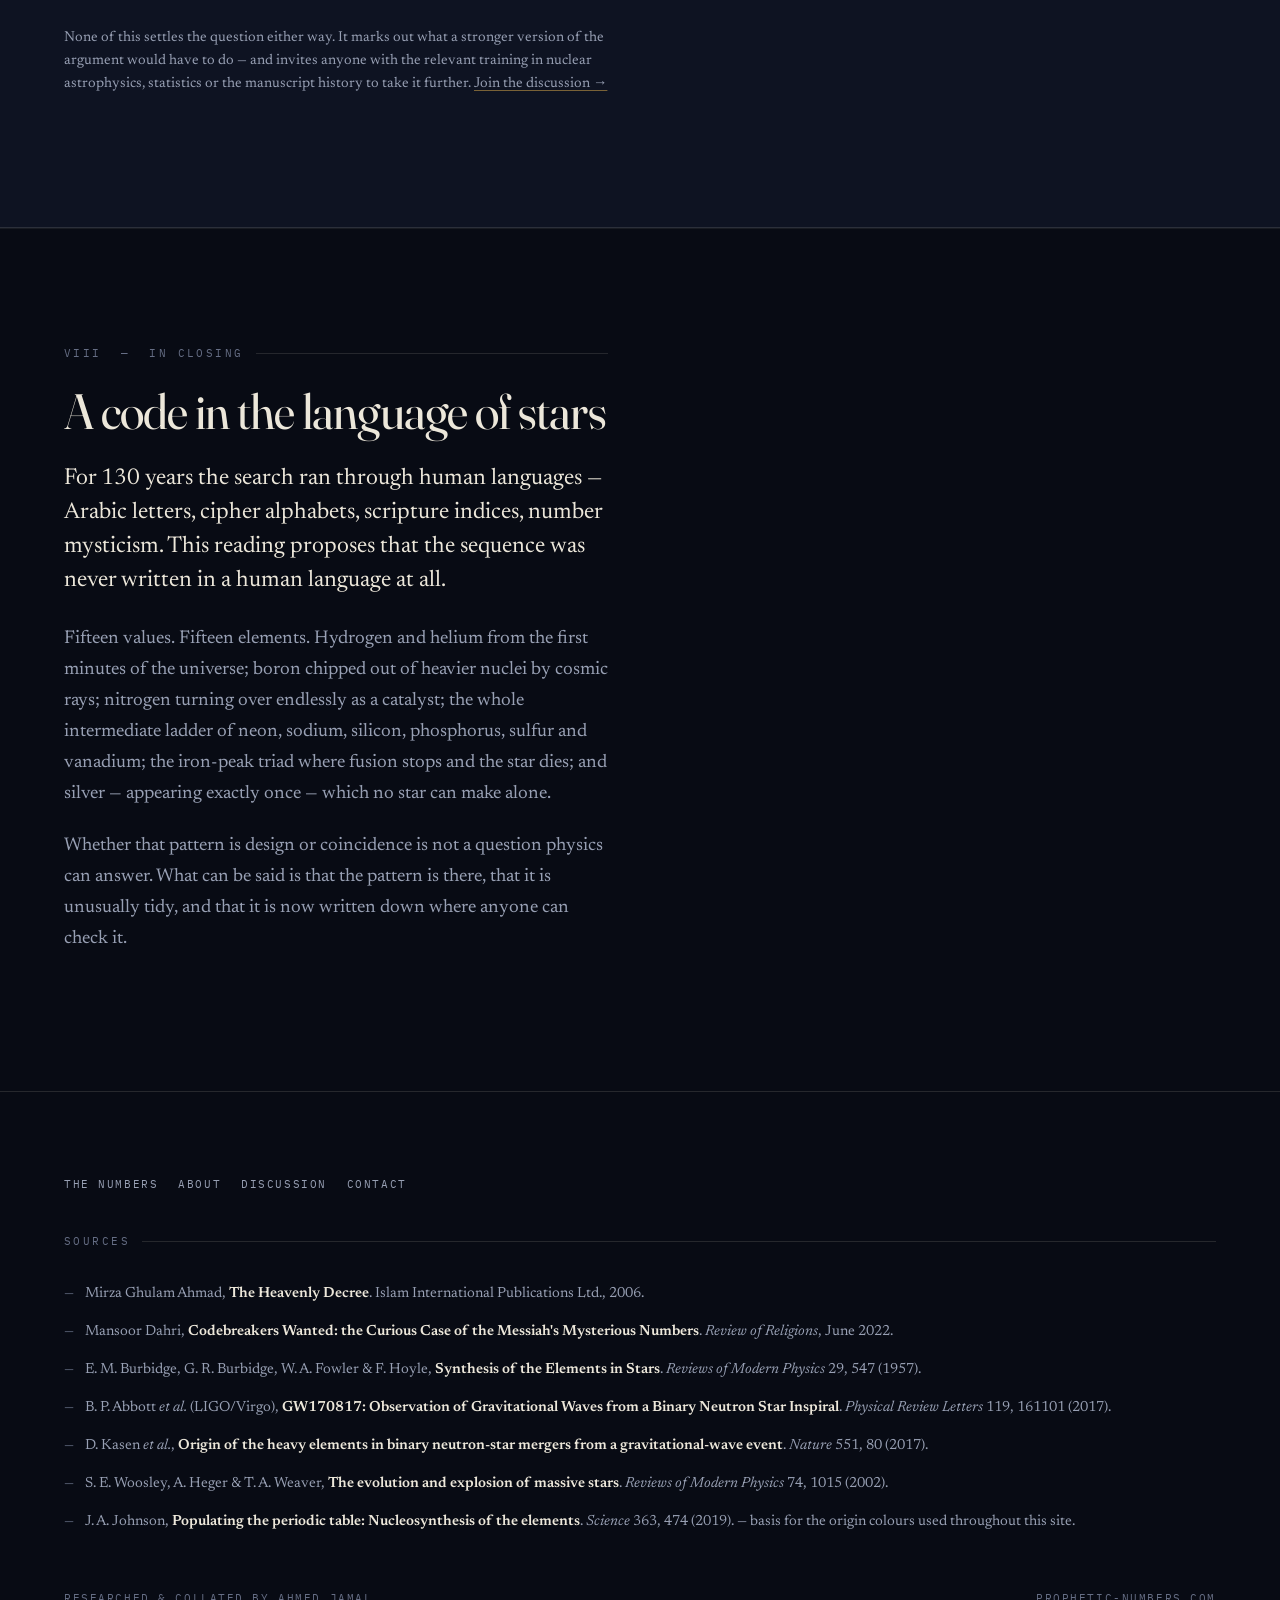
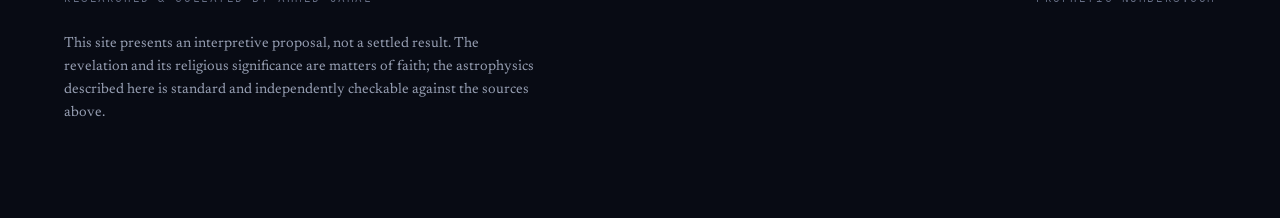
==== commit 96ca41d1: "Add original manuscript, transliteration and symbol to homepage" ====
--- a/index.html
+++ b/index.html
@@ -4,18 +4,63 @@
 <meta charset="utf-8">
 <meta name="viewport" content="width=device-width, initial-scale=1">
 <title>The Messiah's Mysterious Numbers — A Stellar Nucleosynthesis Reading</title>
-<meta name="description" content="In 1891, Hazrat Mirza Ghulam Ahmad recorded a revelation of sixty-five numbers. This site sets out a proposed reading of the sequence as the atomic numbers of the elements forged inside stars.">
+<meta name="description" content="In 1891, Hazrat Mirza Ghulam Ahmad of Qadian — founder of the Ahmadiyya Muslim Community (Jamaat Ahmadiyya) and the Promised Messiah — recorded a revelation of sixty-five numbers. This site sets out a proposed reading of the sequence as the atomic numbers of the elements forged inside stars.">
+<meta name="keywords" content="Mirza Ghulam Ahmad, Ahmadiyya, Jamaat Ahmadiyya, Ahmadiyya Muslim Community, Qadian, Promised Messiah, Mahdi, Ilham, The Heavenly Decree, prophetic numbers, mysterious numbers, true Islam, Islam and science, stellar nucleosynthesis, revelation, Review of Religions">
+<meta name="author" content="Ahmed Jamal">
+<meta name="robots" content="index, follow, max-image-preview:large">
+<meta property="og:site_name" content="Prophetic Numbers">
+<meta property="og:locale" content="en_GB">
 <meta property="og:title" content="The Messiah's Mysterious Numbers">
-<meta property="og:description" content="Sixty-five numbers recorded in Qadian in 1891, read through the physics of stellar nucleosynthesis.">
+<meta property="og:description" content="Sixty-five numbers recorded in Qadian in 1891 by Hazrat Mirza Ghulam Ahmad, read through the physics of stellar nucleosynthesis.">
 <meta property="og:type" content="article">
 <meta property="og:url" content="https://prophetic-numbers.com/">
+<meta property="og:image" content="https://prophetic-numbers.com/assets/og-image.jpg">
+<meta property="og:image:width" content="1200">
+<meta property="og:image:height" content="630">
+<meta property="og:image:alt" content="Hazrat Mirza Ghulam Ahmad of Qadian, and the sequence of sixty-five numbers.">
+<meta name="twitter:card" content="summary_large_image">
+<meta name="twitter:title" content="The Messiah's Mysterious Numbers">
+<meta name="twitter:description" content="A revelation of sixty-five numbers, recorded in Qadian in 1891, read through the physics of the stars.">
+<meta name="twitter:image" content="https://prophetic-numbers.com/assets/og-image.jpg">
 <meta name="theme-color" content="#080B14">
+<!-- google-site-verification goes here -->
 <link rel="canonical" href="https://prophetic-numbers.com/">
 <link rel="preconnect" href="https://fonts.googleapis.com">
 <link rel="preconnect" href="https://fonts.gstatic.com" crossorigin>
 <link href="https://fonts.googleapis.com/css2?family=Fraunces:ital,opsz,wght@0,9..144,300..900;1,9..144,300..900&family=Newsreader:ital,opsz,wght@0,6..72,200..700;1,6..72,200..700&family=IBM+Plex+Mono:wght@400;500;600&display=swap" rel="stylesheet">
 <link rel="stylesheet" href="/styles.css">
 <link rel="icon" href="data:image/svg+xml,<svg xmlns='http://www.w3.org/2000/svg' viewBox='0 0 32 32'><rect width='32' height='32' fill='%23080B14'/><g fill='%23E3B24C'><rect x='5' y='8' width='1.5' height='16'/><rect x='10' y='8' width='1.5' height='16'/><rect x='13' y='8' width='1.5' height='16' fill='%23DF4048'/><rect x='19' y='8' width='1.5' height='16'/><rect x='24' y='8' width='1.5' height='16' fill='%236FCBE0'/></g></svg>">
+<script type="application/ld+json">
+{
+  "@context": "https://schema.org",
+  "@graph": [
+    {
+      "@type": "WebSite",
+      "@id": "https://prophetic-numbers.com/#website",
+      "url": "https://prophetic-numbers.com/",
+      "name": "Prophetic Numbers",
+      "description": "A stellar-nucleosynthesis reading of the sixty-five numbers revealed to Hazrat Mirza Ghulam Ahmad of Qadian in 1891.",
+      "inLanguage": "en"
+    },
+    {
+      "@type": "Article",
+      "@id": "https://prophetic-numbers.com/#article",
+      "isPartOf": { "@id": "https://prophetic-numbers.com/#website" },
+      "headline": "The Messiah's Mysterious Numbers: A Stellar Nucleosynthesis Reading",
+      "description": "A proposed reading of a 19th-century revelation of sixty-five numbers as the atomic numbers of the elements forged inside stars.",
+      "image": "https://prophetic-numbers.com/assets/og-image.jpg",
+      "author": { "@type": "Person", "name": "Ahmed Jamal" },
+      "inLanguage": "en",
+      "about": [
+        { "@type": "Person", "name": "Mirza Ghulam Ahmad", "alternateName": "The Promised Messiah", "birthDate": "1835", "deathDate": "1908", "birthPlace": "Qadian, Punjab" },
+        { "@type": "Organization", "name": "Ahmadiyya Muslim Community", "alternateName": ["Jamaat Ahmadiyya", "Ahmadiyya"] },
+        { "@type": "Thing", "name": "Stellar nucleosynthesis" }
+      ],
+      "keywords": "Mirza Ghulam Ahmad, Ahmadiyya, Jamaat Ahmadiyya, Qadian, Promised Messiah, Mahdi, prophetic numbers, Islam and science, stellar nucleosynthesis"
+    }
+  ]
+}
+</script>
 </head>
 <body>
 
@@ -102,6 +147,61 @@
   </div>
 </section>
 
+<section class="band caveat" id="document">
+  <div class="wrap">
+    <p class="eyebrow">The Original Document</p>
+    <div class="narrow flush">
+      <h2 class="rise">See it for yourself</h2>
+      <p class="lede rise">
+        The reading proposed here stands or falls on the numbers actually written in 1891. Here is
+        the manuscript, exactly as recorded — so you can check every figure against the source
+        rather than taking the transliteration on trust.
+      </p>
+    </div>
+
+    <figure class="manuscript-fig rise">
+      <div class="manuscript-plate">
+        <img src="/assets/manuscript.jpg" width="1100" height="395"
+             alt="The original manuscript: five rows of numbers hand-written in Urdu-style numerals, reading right to left, with a hand-drawn symbol at the lower right.">
+      </div>
+      <figcaption class="fig-cap">
+        <span class="tag">Manuscript</span>
+        The sixty-five numbers in the original hand, written in Urdu-style numerals and read from
+        right to left, with the hand-drawn symbol at the lower right. Reproduced in
+        <em>The Heavenly Decree</em>.
+      </figcaption>
+    </figure>
+
+    <div class="doc-pair">
+      <div class="transcript-card rise">
+        <figcaption class="fig-cap">
+          <span class="tag">Transliteration</span>
+          The same five rows, written out in Western numerals.
+        </figcaption>
+        <div class="transcript-rows">
+          <div class="tr-row" style="--c:var(--ironpeak)"><b>1</b> &nbsp; 28–27–14–2–27–2–26–2–28–1–23–15–11</div>
+          <div class="tr-row" style="--c:var(--merger)"><b>2</b> &nbsp; 1–2–27–14–10–1–28–27–47–16–11–34–14–11</div>
+          <div class="tr-row" style="--c:var(--lowmass)"><b>3</b> &nbsp; 7–1–5–34–23–34–11–14–7–23–14–10–1</div>
+          <div class="tr-row" style="--c:var(--fusion)"><b>4</b> &nbsp; 14–5–28–7–34–1–7–34–11–16–1–14–7–2–1–7–5–1–14–1</div>
+          <div class="tr-row" style="--c:var(--bigbang)"><b>5</b> &nbsp; 14–2–28–1–7</div>
+        </div>
+      </div>
+
+      <div class="seal-card rise">
+        <img class="seal-img" src="/assets/scribble-light.png" width="465" height="309"
+             alt="The hand-drawn symbol that accompanies the numbers, shown in detail.">
+        <figcaption class="fig-cap">
+          <span class="tag">The symbol</span>
+        </figcaption>
+        <p>
+          The mark drawn beside the numbers. Its meaning has never been established, and it remains
+          one of the open parts of the puzzle.
+        </p>
+      </div>
+    </div>
+  </div>
+</section>
+
 <section class="band" id="elements">
   <div class="wrap">
     <p class="eyebrow">II &nbsp;—&nbsp; Fifteen Distinct Values</p>
--- a/styles.css
+++ b/styles.css
@@ -199,7 +199,45 @@
 .arabic-note p{margin:0;font-family:var(--display);font-size:clamp(1.1rem,1rem + .5vw,1.35rem);line-height:1.4;font-variation-settings:"opsz" 60,"WONK" 1;font-style:italic}
 .arabic-note .attrib{font-family:var(--mono);font-size:.66rem;letter-spacing:.16em;text-transform:uppercase;color:var(--ink-faint);margin-top:.85rem;font-style:normal}
 
-/* ---------- elements ---------- */
+/* ---------- manuscript / original document ---------- */
+.manuscript-fig{margin:2.5rem 0 0}
+.manuscript-plate{
+  border:1px solid var(--rule);
+  background:#e9e0cf;              /* parchment mount so the aged paper sits naturally */
+  padding:clamp(.6rem,2vw,1.1rem);
+  border-radius:2px;
+  overflow:hidden;
+}
+.manuscript-plate img{width:100%;height:auto;display:block;border-radius:1px}
+.fig-cap{
+  margin-top:.9rem;font-size:.88rem;line-height:1.5;color:var(--ink-dim);
+  display:flex;gap:.75rem;align-items:baseline;
+}
+.fig-cap .tag{
+  font-family:var(--mono);font-size:.62rem;letter-spacing:.16em;text-transform:uppercase;
+  color:var(--void);background:var(--gold);padding:.2rem .5rem;border-radius:2px;white-space:nowrap;flex:none;
+}
+
+.doc-pair{display:grid;gap:clamp(1.5rem,4vw,2.5rem);grid-template-columns:1fr;margin-top:clamp(1.5rem,4vw,2.5rem)}
+@media (min-width:56rem){.doc-pair{grid-template-columns:minmax(0,2fr) minmax(0,1fr);align-items:start}}
+
+.transcript-card{border:1px solid var(--rule);background:var(--void-2);padding:clamp(1.25rem,3vw,1.75rem);border-radius:2px}
+.transcript-card .fig-cap{margin-top:0;margin-bottom:1.1rem}
+.transcript-rows{display:grid;gap:.55rem}
+.transcript-rows .tr-row{
+  font-family:var(--mono);font-size:clamp(.82rem,.7rem + .6vw,1.02rem);
+  color:var(--ink);letter-spacing:.02em;line-height:1.5;word-spacing:.1em;
+  padding:.5rem .7rem;background:var(--void);border-left:2px solid var(--c);border-radius:1px;
+}
+.transcript-rows .tr-row b{color:var(--c);font-weight:600}
+
+.seal-card{border:1px solid var(--rule);background:var(--void-2);padding:clamp(1.25rem,3vw,1.75rem);border-radius:2px;text-align:center}
+.seal-card .seal-img{
+  width:min(220px,70%);margin:0 auto 1rem;
+  filter:none;
+}
+.seal-card .fig-cap{justify-content:center;text-align:center;margin-top:0}
+.seal-card p{font-size:.9rem;color:var(--ink-dim);margin:.4rem 0 0}
 .el-grid{display:grid;grid-template-columns:repeat(auto-fill,minmax(9.5rem,1fr));gap:.55rem;margin:2.5rem 0 1.75rem;padding:0;list-style:none}
 .el-card{border:1px solid var(--rule);background:var(--void-2);padding:.85rem .9rem;position:relative;overflow:hidden;transition:background .3s ease,border-color .3s ease}
 .el-card:hover{background:var(--void-3);border-color:var(--c)}
@@ -210,7 +248,7 @@
 .el-origin{font-family:var(--mono);font-size:.6rem;letter-spacing:.1em;text-transform:uppercase;color:var(--ink-faint);margin-top:.45rem;display:block;line-height:1.4}
 
 .freq{margin:2.5rem 0 0;padding:0;list-style:none;display:grid;gap:.42rem}
-.freq li{display:grid;grid-template-columns:3.4rem 1fr 2rem;align-items:center;gap:.85rem}
+.freq li{display:grid;grid-template-columns:3.4rem minmax(0,1fr) 2rem;align-items:center;gap:.85rem}
 .freq .fl{font-family:var(--mono);font-size:.76rem;color:var(--ink-dim)}
 .freq .fb{height:.72rem;background:var(--c);opacity:.85;width:var(--w);border-radius:1px;transition:width 1.1s cubic-bezier(.2,.8,.2,1)}
 .freq .fn{font-family:var(--mono);font-size:.72rem;color:var(--ink-faint);text-align:right}
@@ -225,7 +263,7 @@
 .ladder p{margin:0;font-size:.96rem;color:var(--ink-dim);max-width:50ch}
 
 .eqs{display:grid;gap:1px;background:var(--rule);border:1px solid var(--rule);margin-top:2.5rem}
-@media (min-width:56rem){.eqs{grid-template-columns:1fr 1fr}}
+@media (min-width:56rem){.eqs{grid-template-columns:minmax(0,1fr) minmax(0,1fr)}}
 .eq{background:var(--void);padding:clamp(1.35rem,3vw,2rem)}
 .eq-title{font-family:var(--mono);font-size:.66rem;letter-spacing:.18em;text-transform:uppercase;color:var(--ink-faint);margin:0 0 .9rem}
 .eq-math{font-family:var(--mono);font-size:clamp(1rem,.9rem + .55vw,1.35rem);color:var(--ink);line-height:1.7;margin:0 0 .9rem}
@@ -233,7 +271,7 @@
 .eq p{margin:0;font-size:.94rem;color:var(--ink-dim);max-width:56ch}
 
 .claims{margin:2.5rem 0 0;padding:0;list-style:none;counter-reset:c}
-.claims li{counter-increment:c;display:grid;grid-template-columns:2.4rem 1fr;gap:1.1rem;padding:1.15rem 0;border-top:1px solid var(--rule-soft)}
+.claims li{counter-increment:c;display:grid;grid-template-columns:2.4rem minmax(0,1fr);gap:1.1rem;padding:1.15rem 0;border-top:1px solid var(--rule-soft)}
 .claims li:last-child{border-bottom:1px solid var(--rule-soft)}
 .claims li::before{content:counter(c,decimal-leading-zero);font-family:var(--mono);font-size:.72rem;color:var(--ink-faint);padding-top:.28rem}
 .claims p{margin:0;max-width:58ch}
@@ -257,7 +295,7 @@
 .prose blockquote p:last-child{margin-bottom:0}
 
 .two-col{display:grid;gap:clamp(2rem,5vw,4rem);grid-template-columns:1fr}
-@media (min-width:56rem){.two-col{grid-template-columns:1fr 1fr}}
+@media (min-width:56rem){.two-col{grid-template-columns:minmax(0,1fr) minmax(0,1fr)}}
 
 .stat-row{display:grid;gap:1px;background:var(--rule);border:1px solid var(--rule);margin-top:2.5rem;grid-template-columns:repeat(auto-fit,minmax(9rem,1fr))}
 .stat{background:var(--void);padding:1.4rem 1.2rem}
@@ -266,7 +304,7 @@
 
 /* ---------- contact ---------- */
 .contact-grid{display:grid;gap:clamp(2rem,5vw,4rem);grid-template-columns:1fr}
-@media (min-width:56rem){.contact-grid{grid-template-columns:1.1fr .9fr}}
+@media (min-width:56rem){.contact-grid{grid-template-columns:minmax(0,1.1fr) minmax(0,.9fr)}}
 
 .mail-card{border:1px solid var(--rule);background:var(--void-2);padding:clamp(1.5rem,4vw,2.25rem)}
 .mail-label{font-family:var(--mono);font-size:.66rem;letter-spacing:.18em;text-transform:uppercase;color:var(--ink-faint);margin:0 0 .8rem}
@@ -300,8 +338,8 @@
 
 /* ---------- discussion ---------- */
 .house-rules{margin:0;padding:0;list-style:none;display:grid;gap:.9rem}
-.house-rules li{display:grid;grid-template-columns:1.6rem 1fr;gap:.6rem;font-size:.96rem;color:var(--ink-dim)}
-.house-rules li::before{content:"·";font-family:var(--mono);color:var(--gold);font-size:1.4rem;line-height:1}
+.house-rules li{position:relative;padding-left:1.6rem;font-size:.96rem;color:var(--ink-dim)}
+.house-rules li::before{content:"\00B7";position:absolute;left:0;top:-.05em;font-family:var(--mono);color:var(--gold);font-size:1.4rem;line-height:1}
 .house-rules b{color:var(--ink);font-weight:600}
 
 .comments-shell{margin-top:2.5rem;border-top:1px solid var(--rule);padding-top:2.5rem}
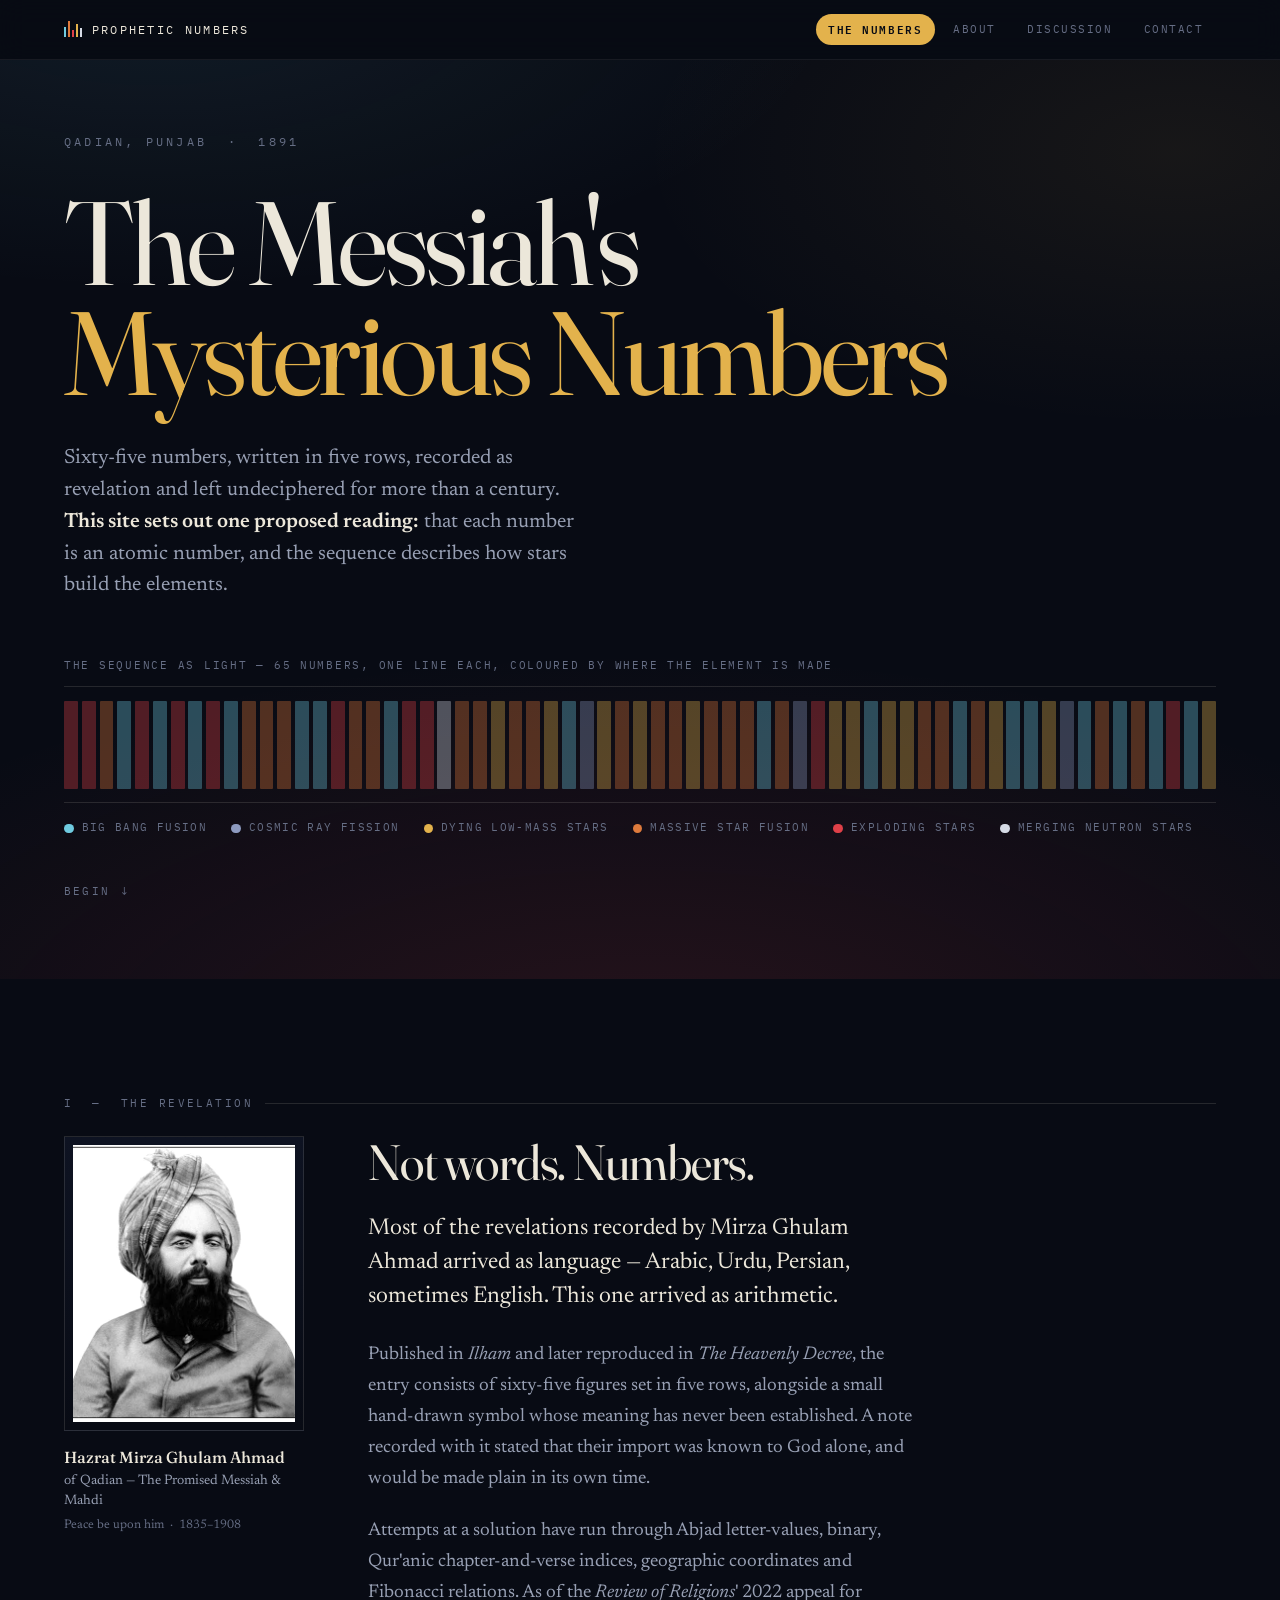
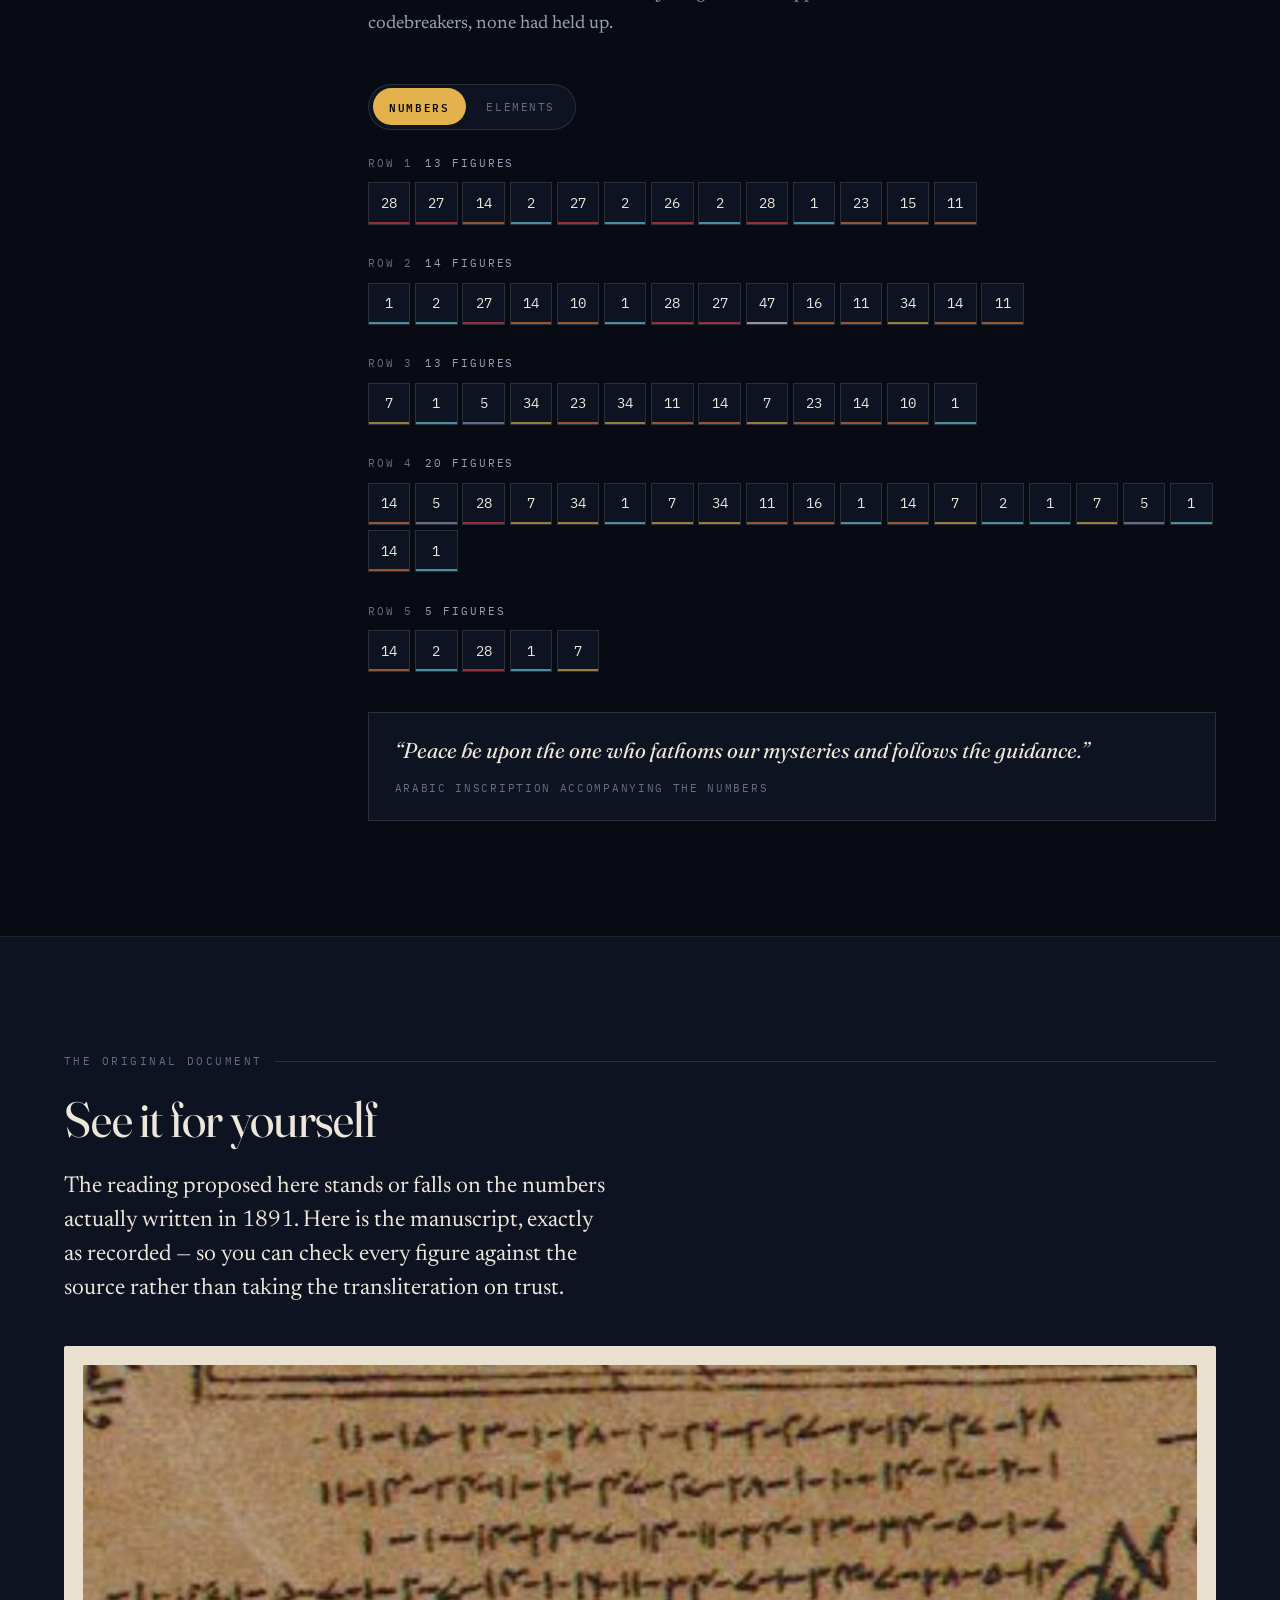
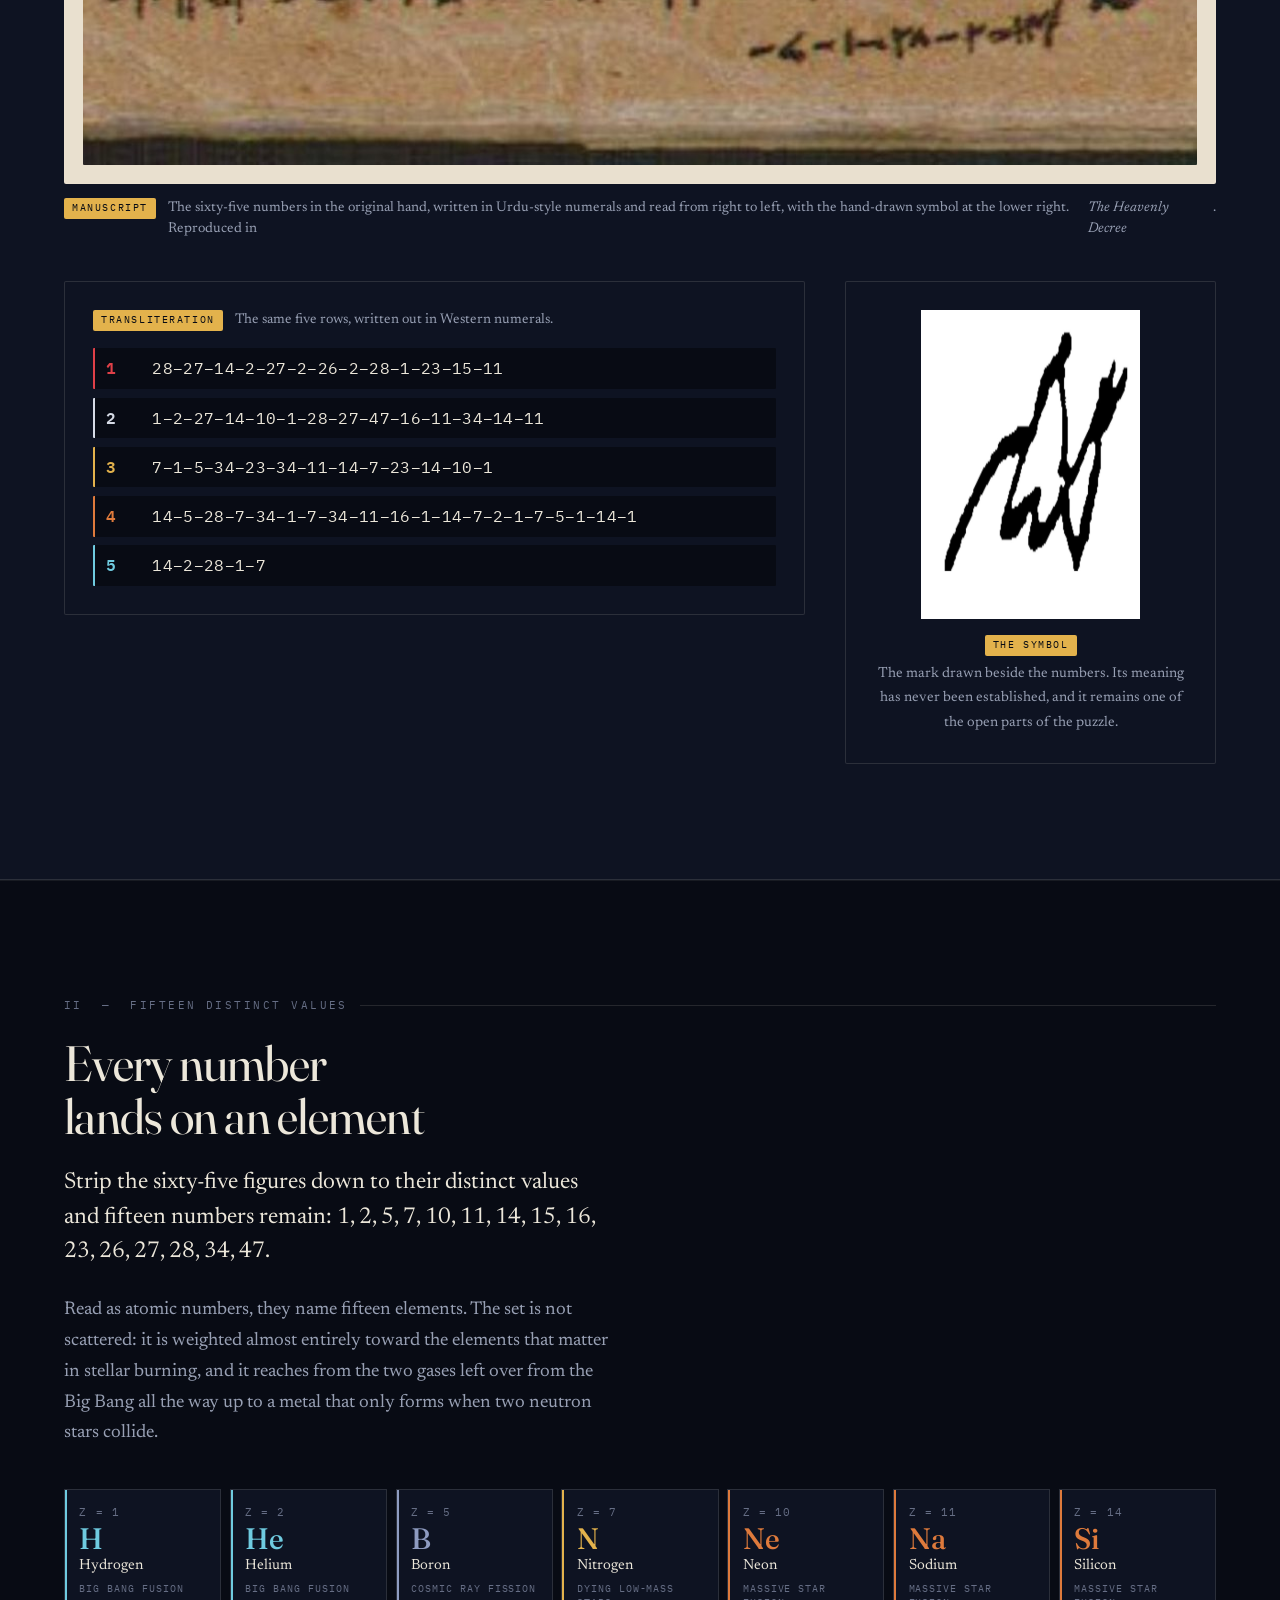
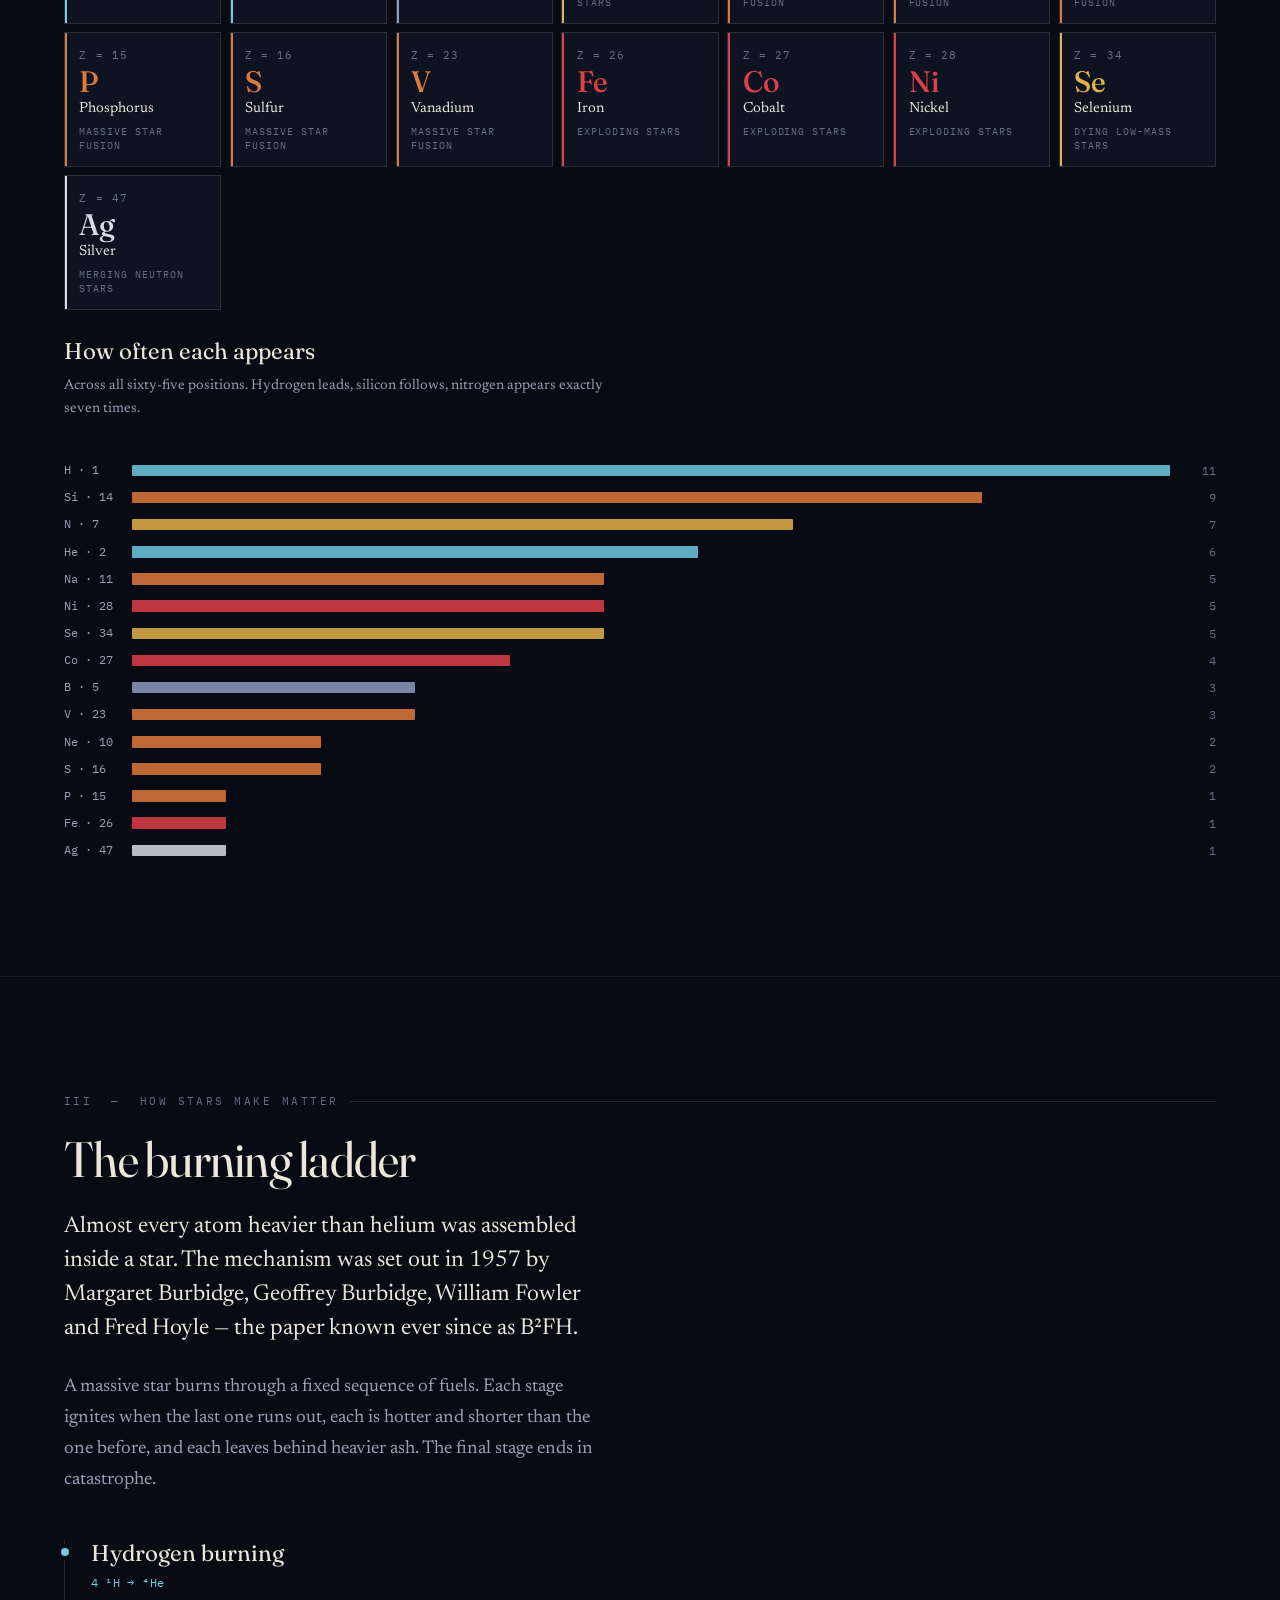
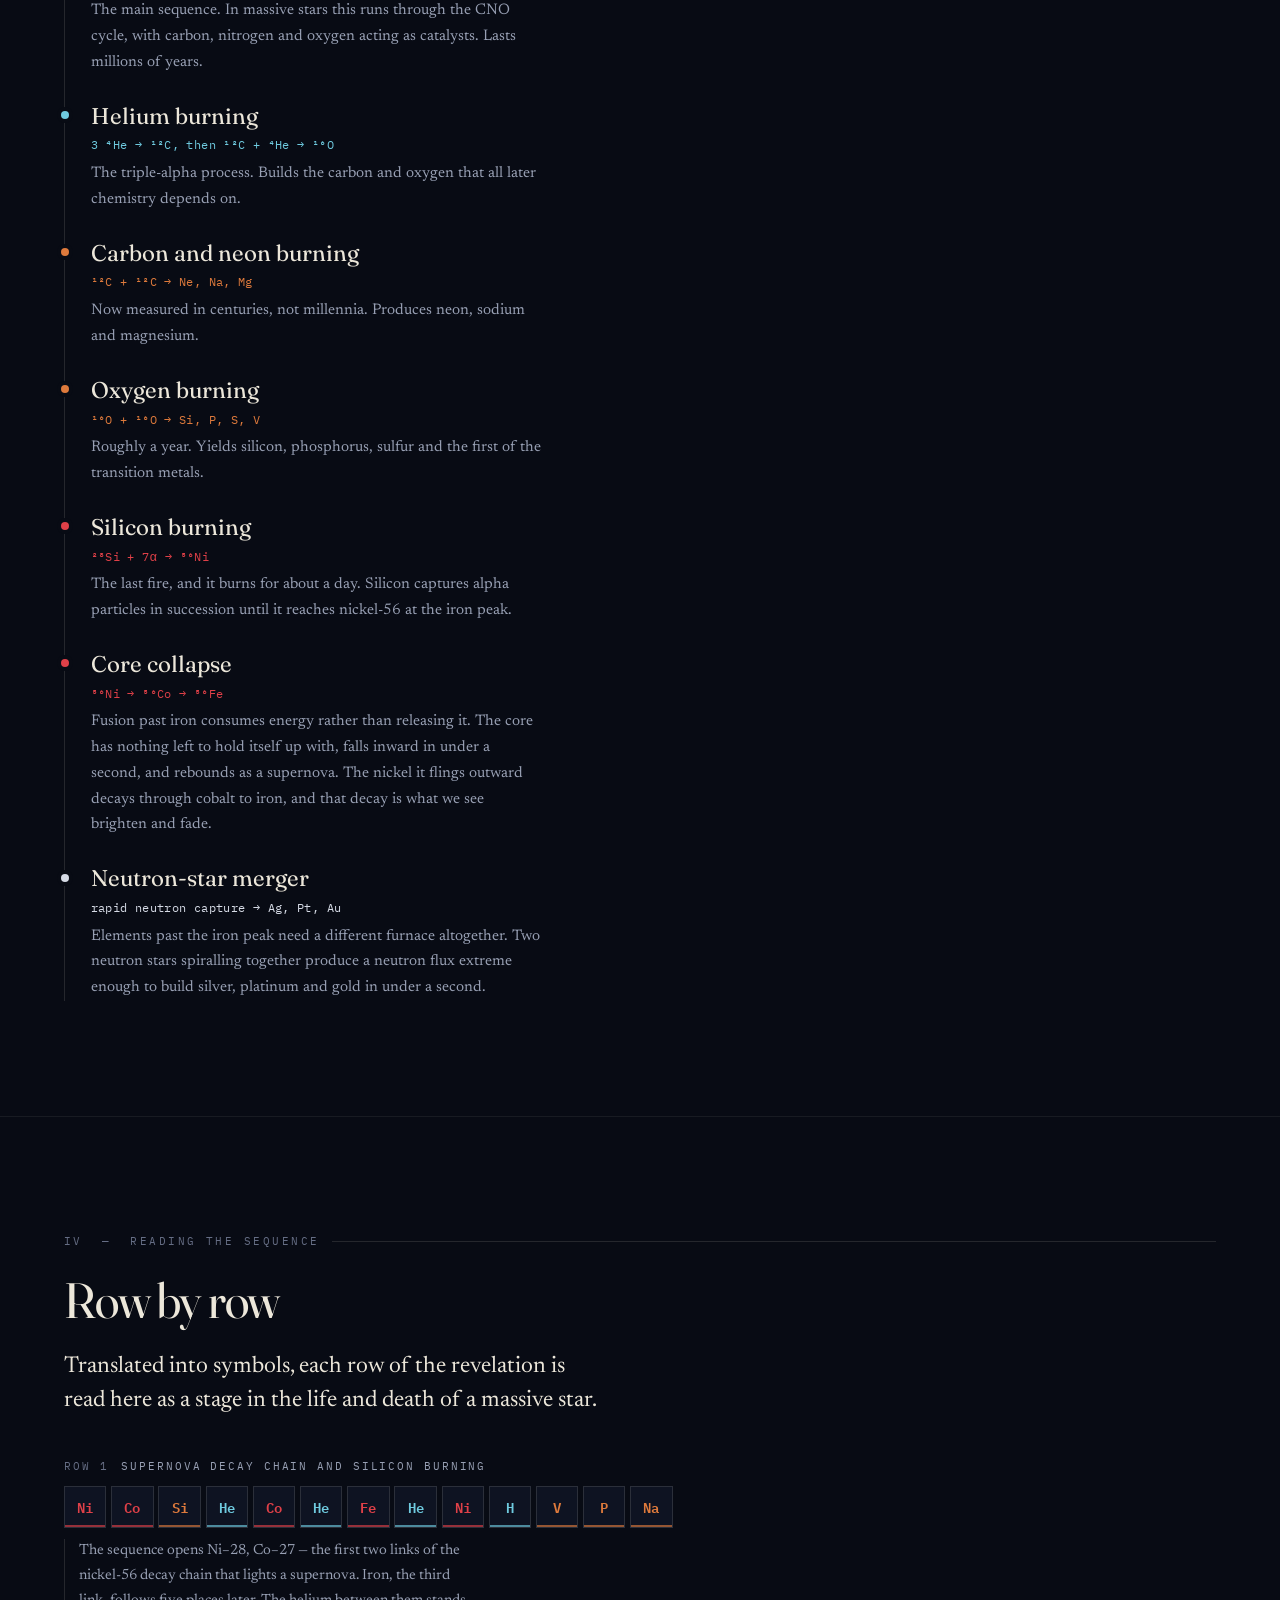
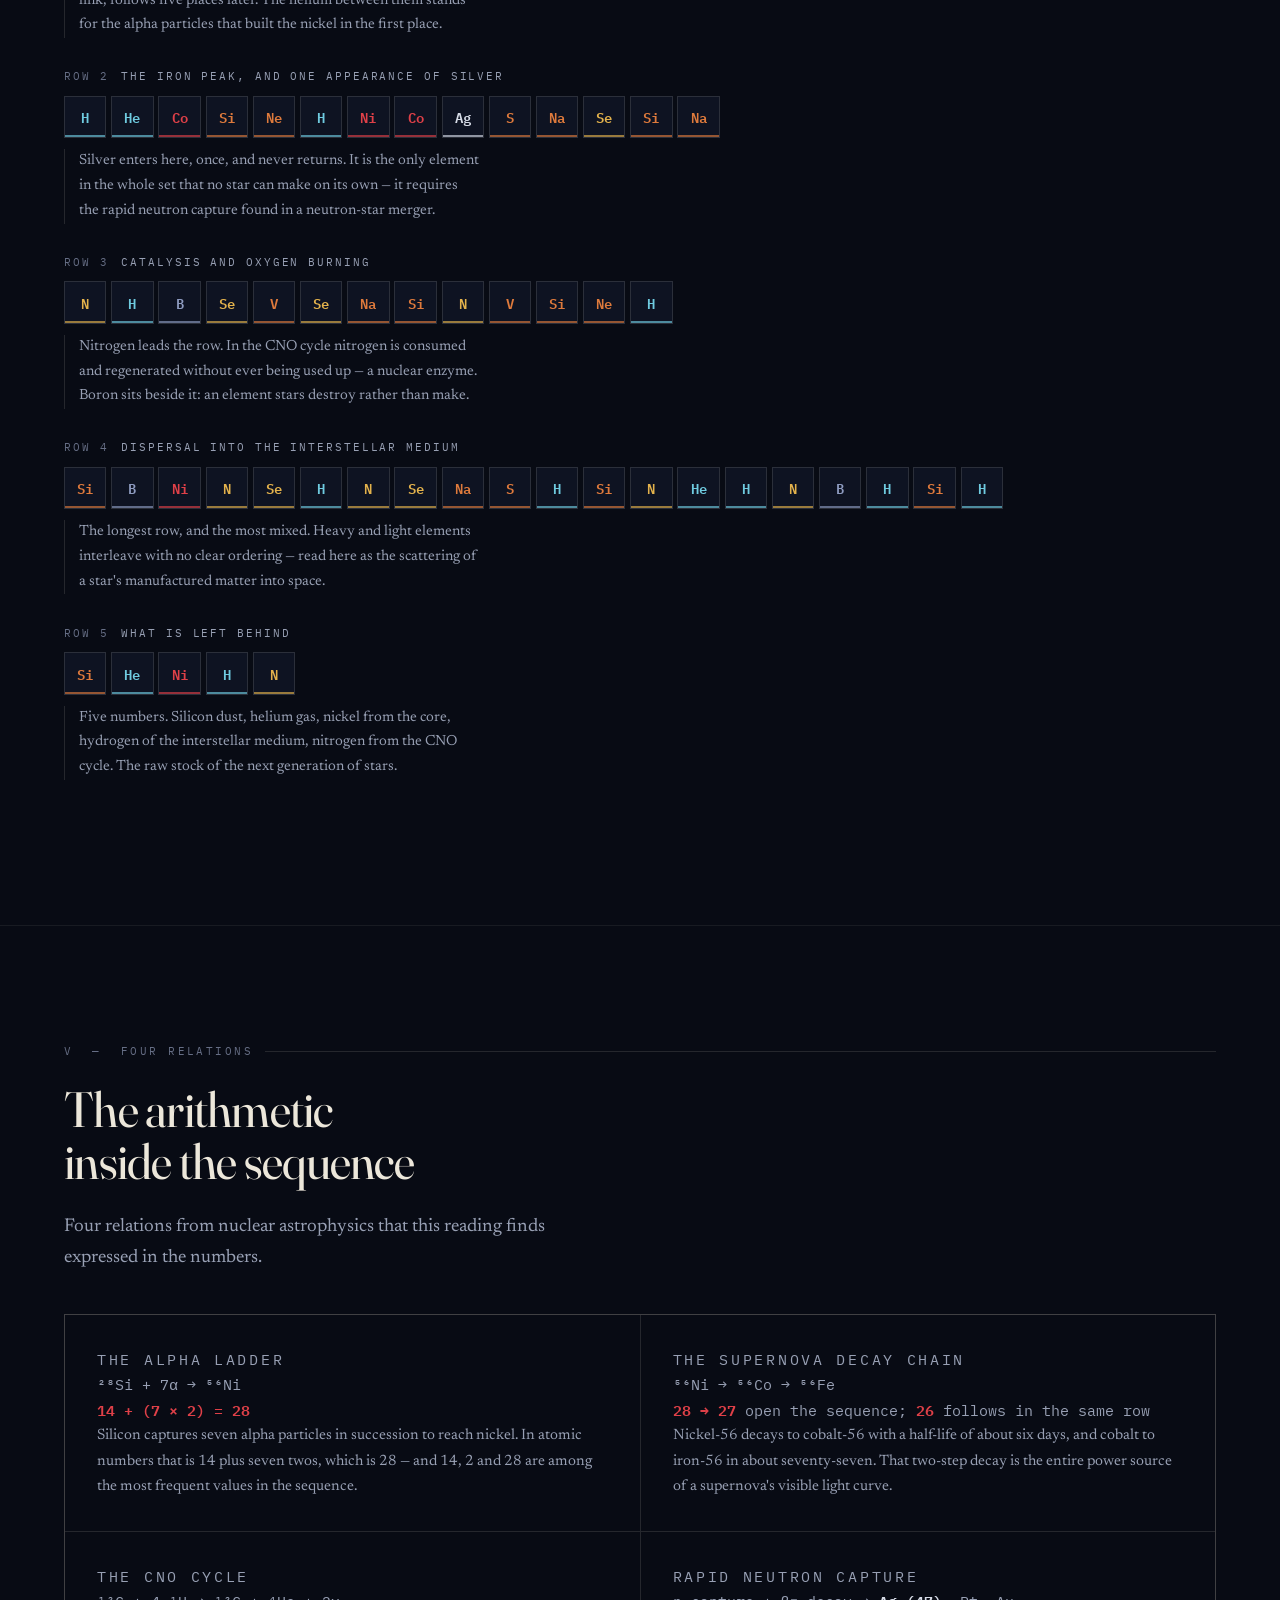
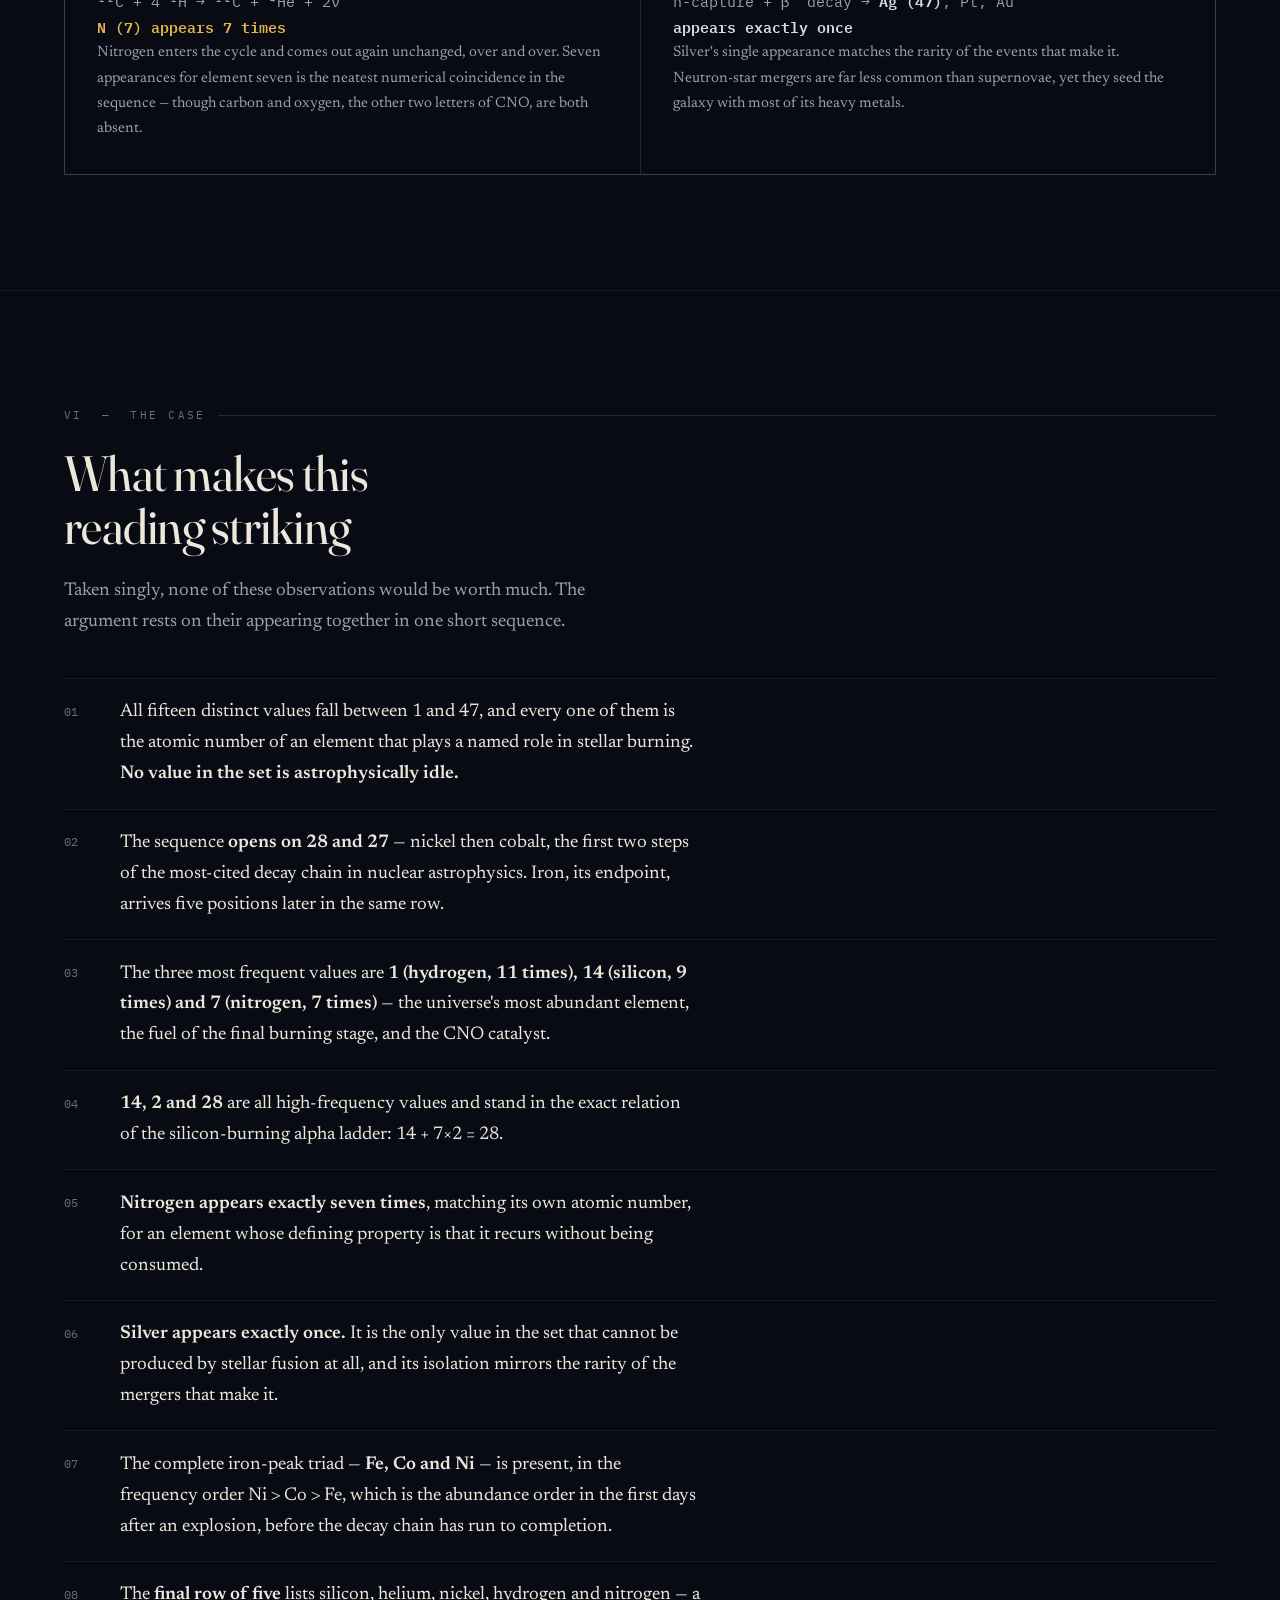
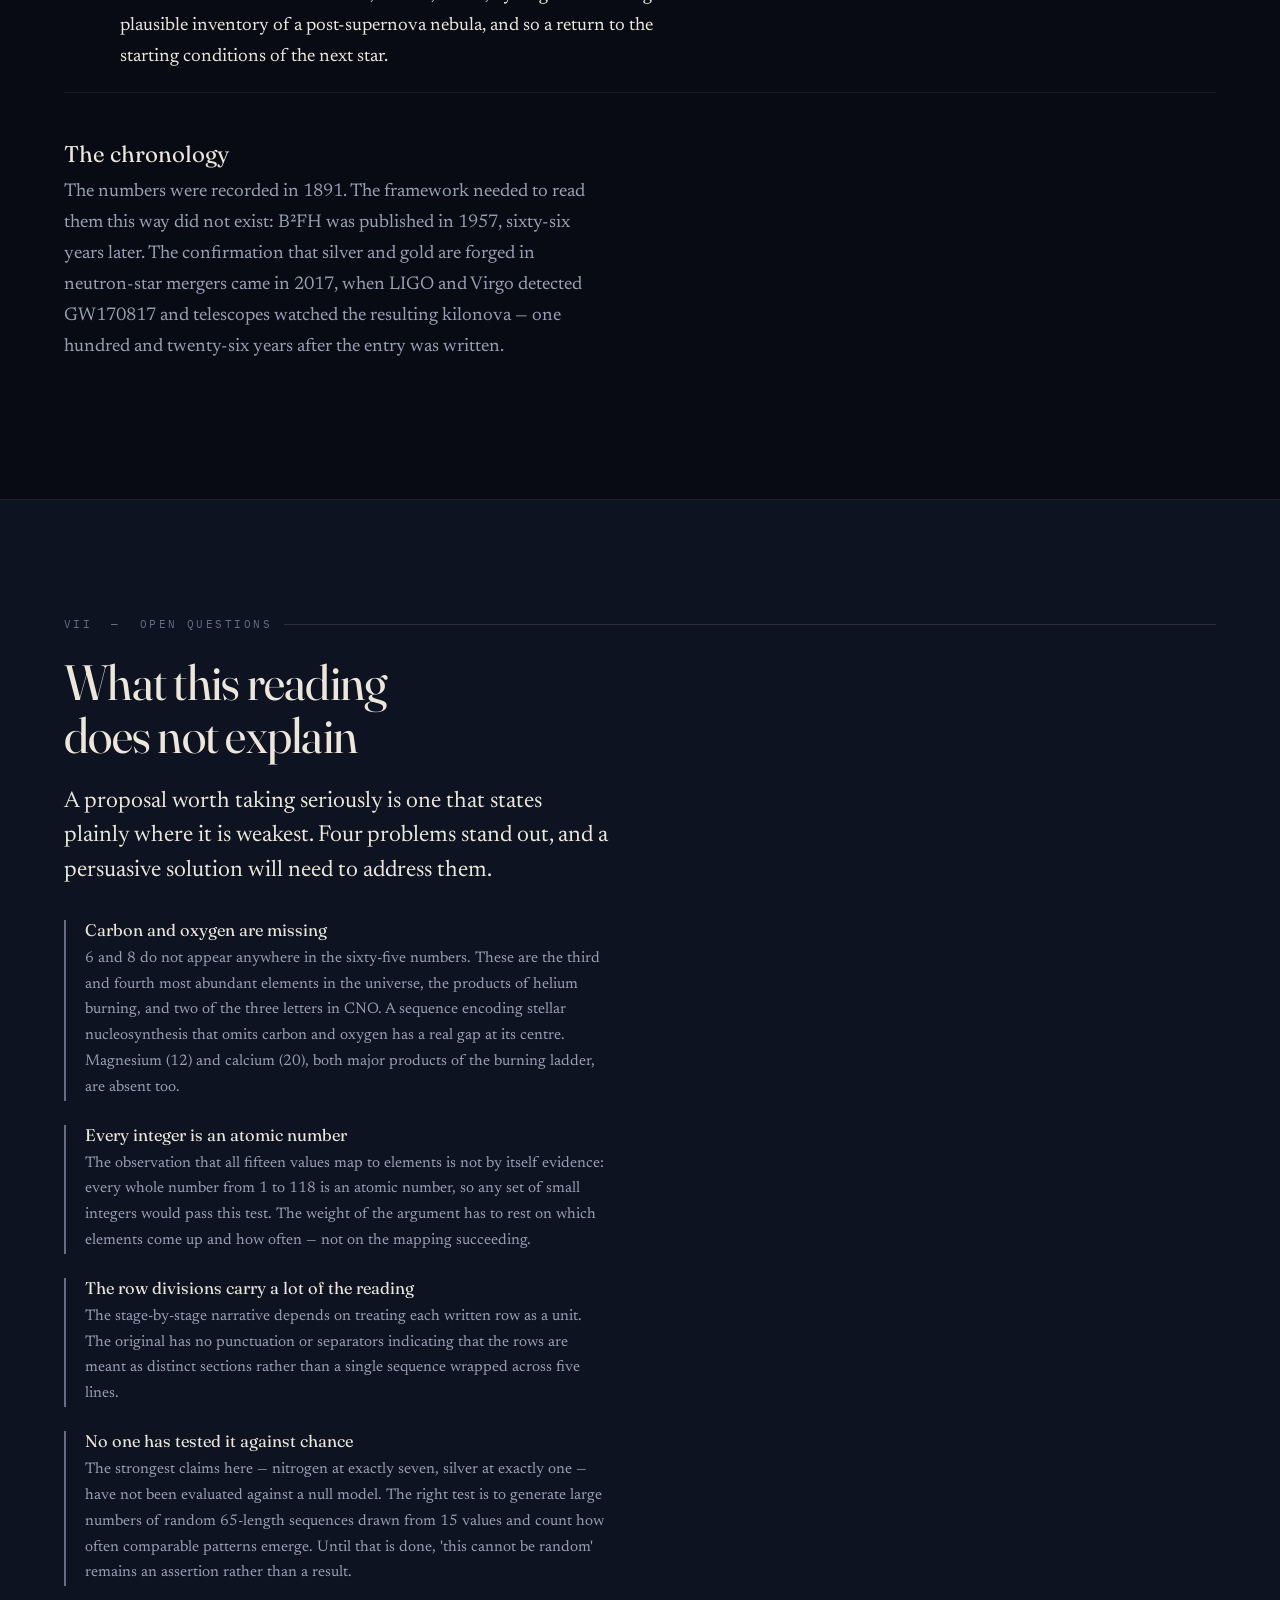
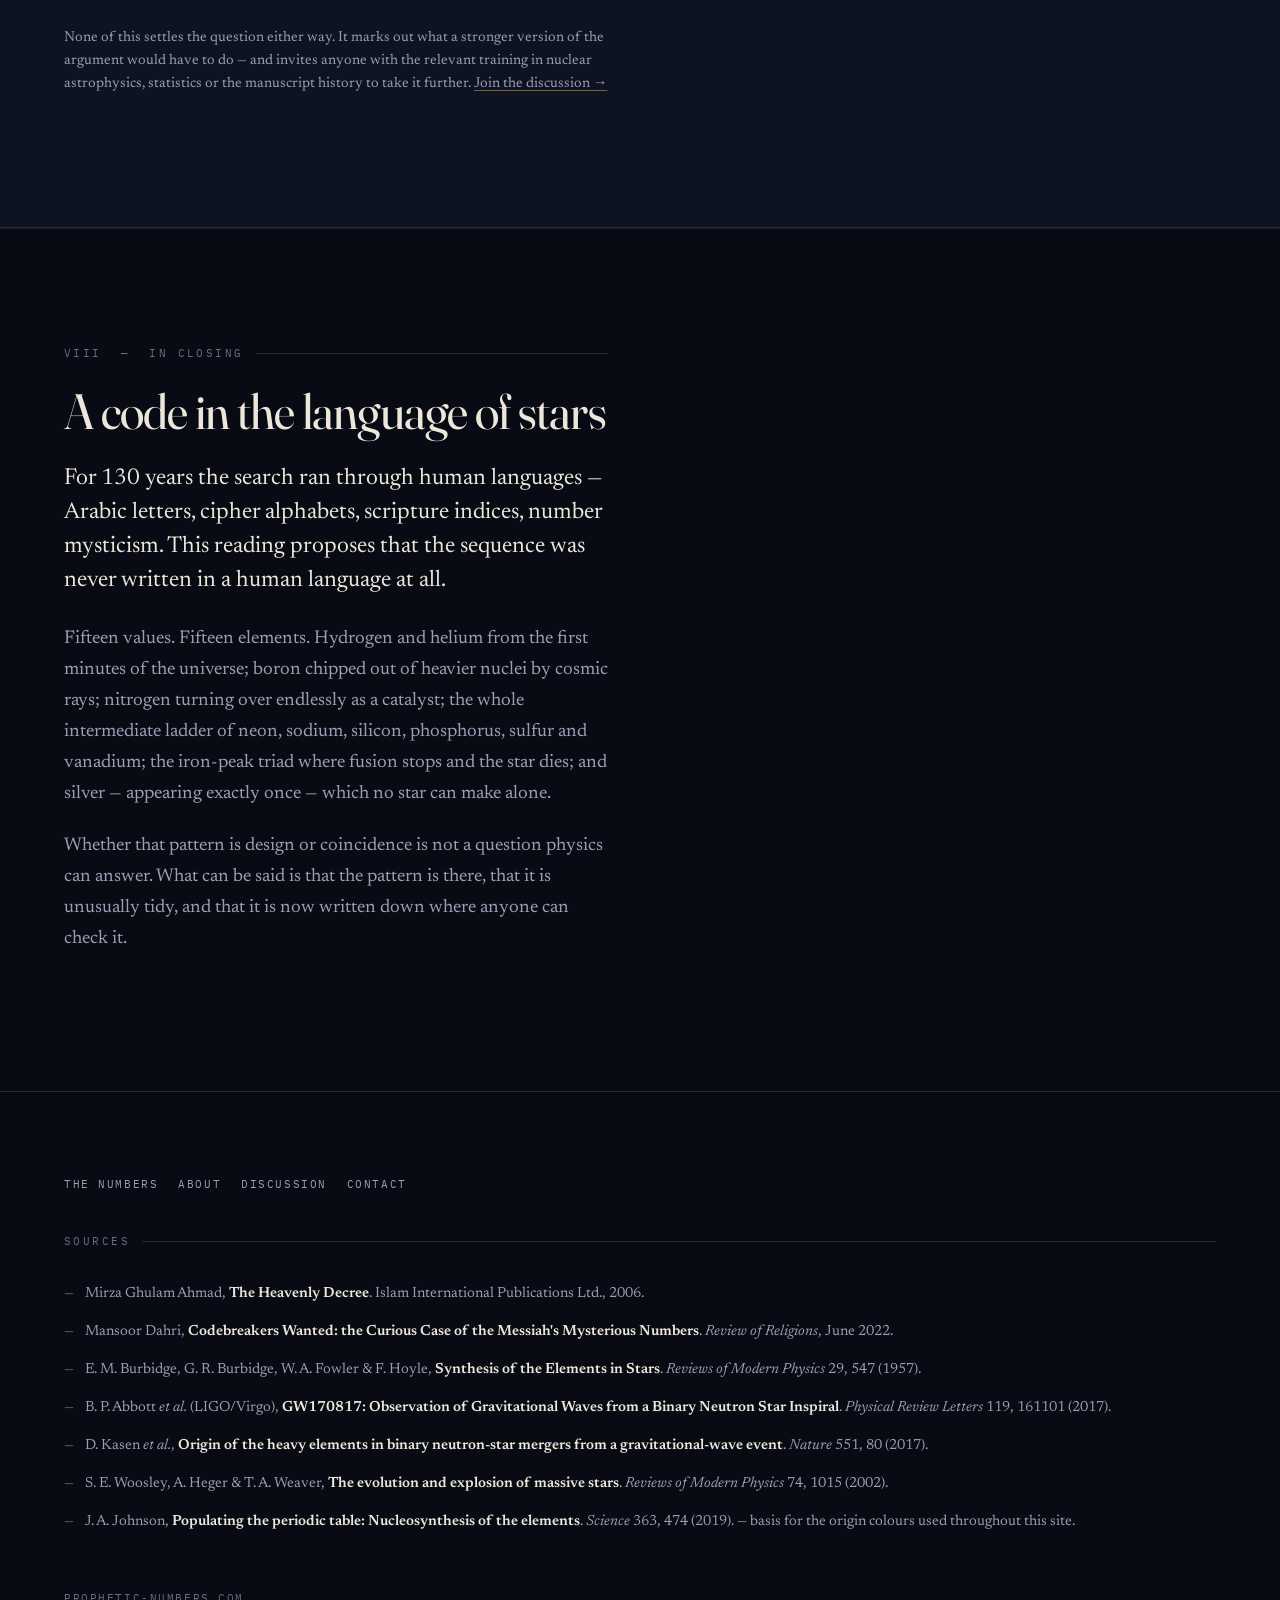
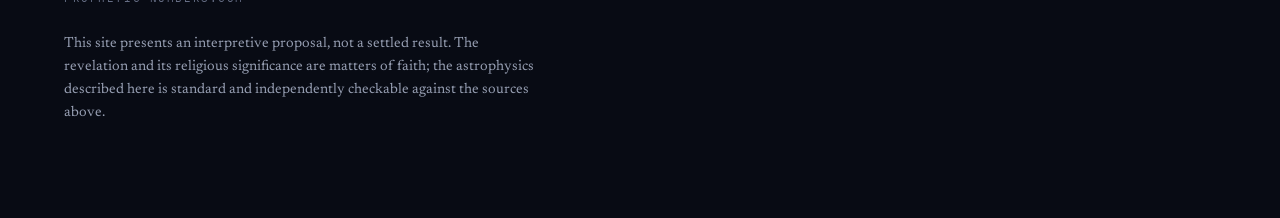
==== commit 7097a6b4: "Remove author credit from footer" ====
--- a/index.html
+++ b/index.html
@@ -365,7 +365,6 @@
     </ul>
 
     <div class="colophon" style="margin-top:3.5rem">
-      <span>Researched &amp; collated by Ahmed Jamal</span>
       <span>prophetic-numbers.com</span>
     </div>
     <p class="small" style="margin-top:1.5rem;max-width:60ch">
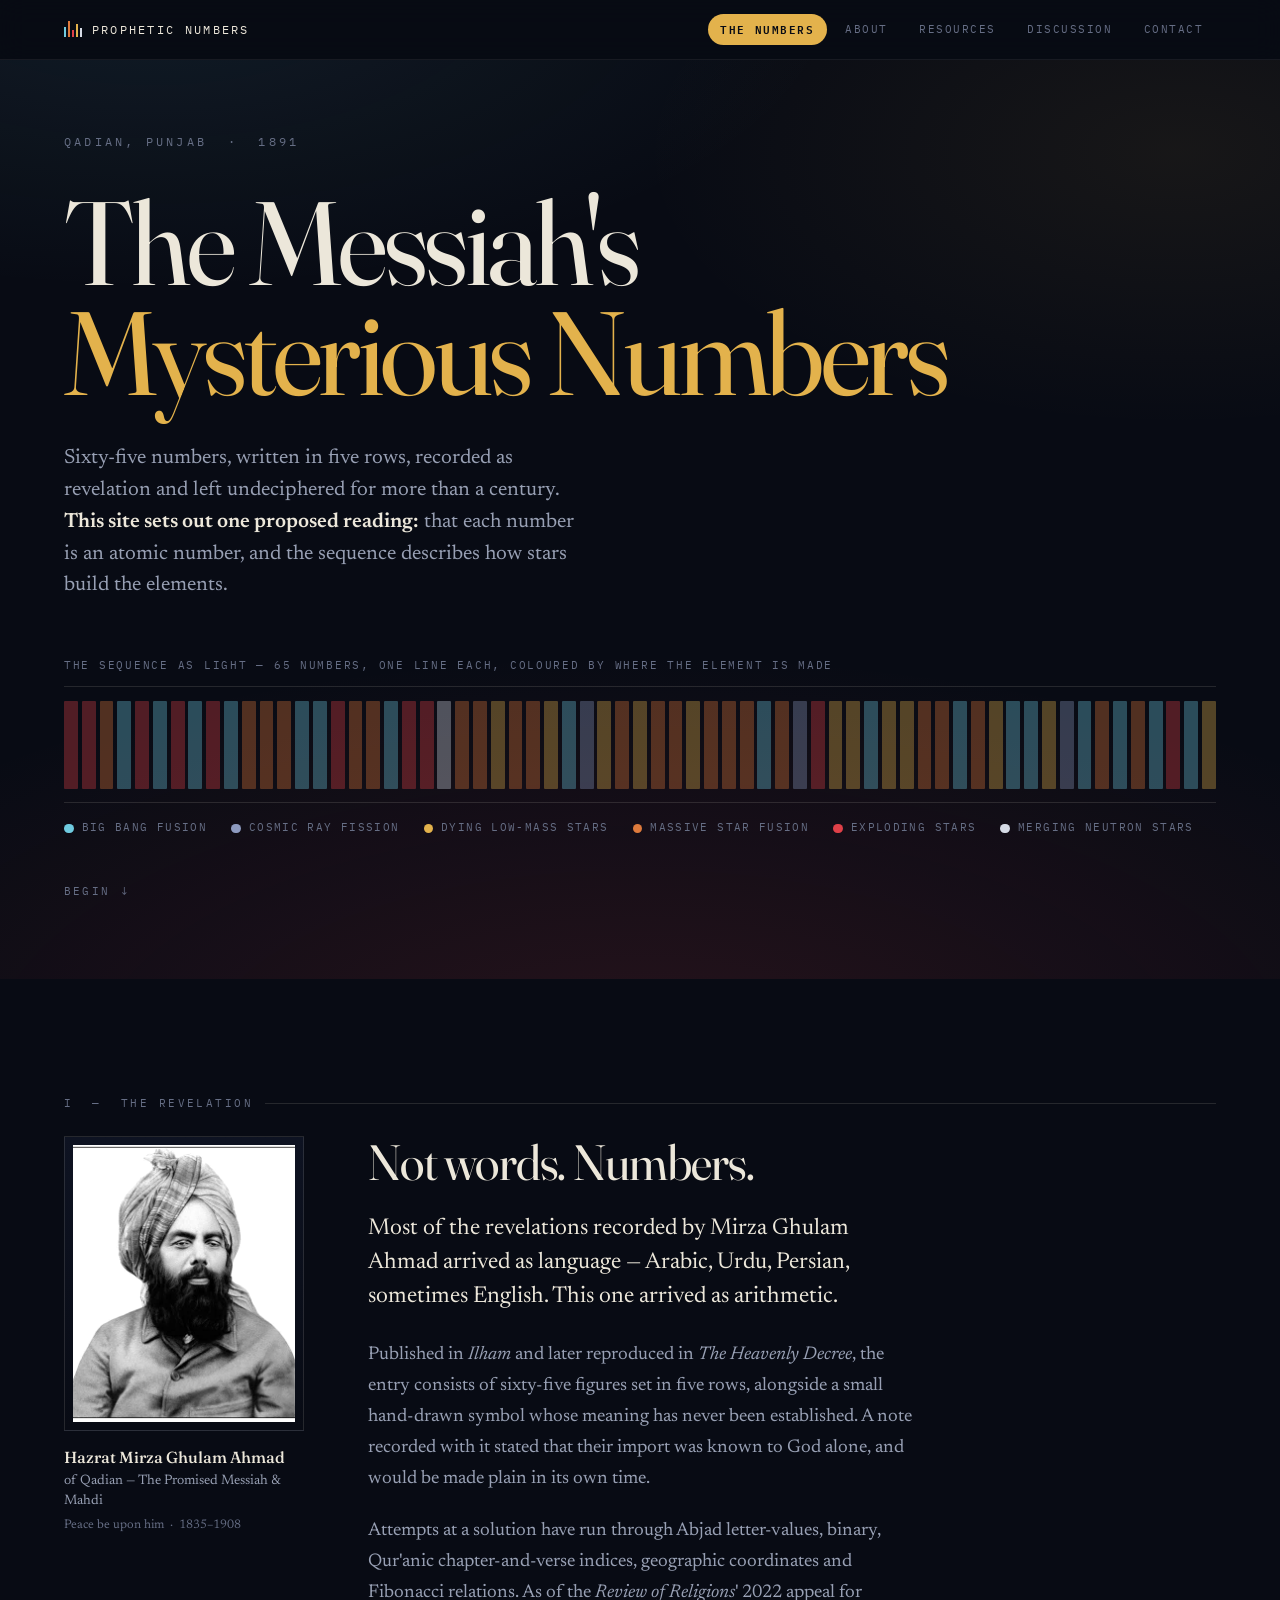
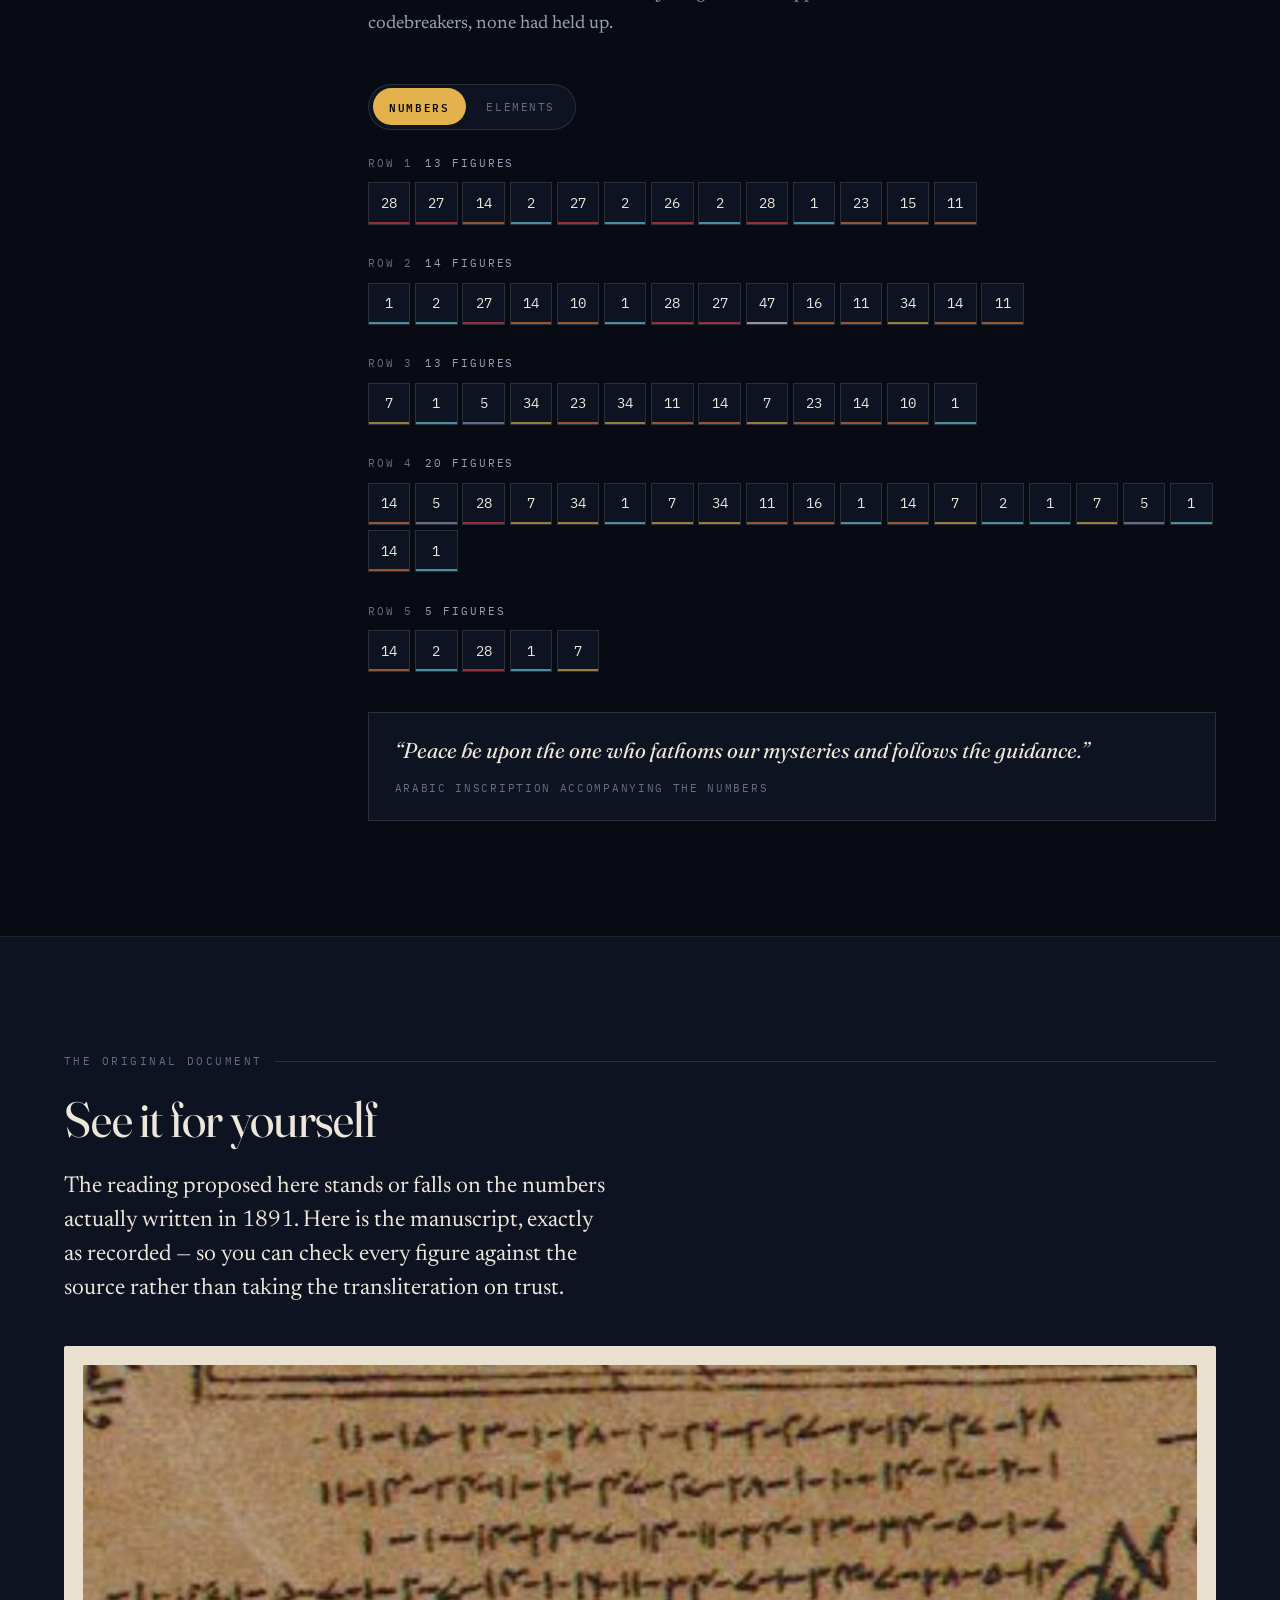
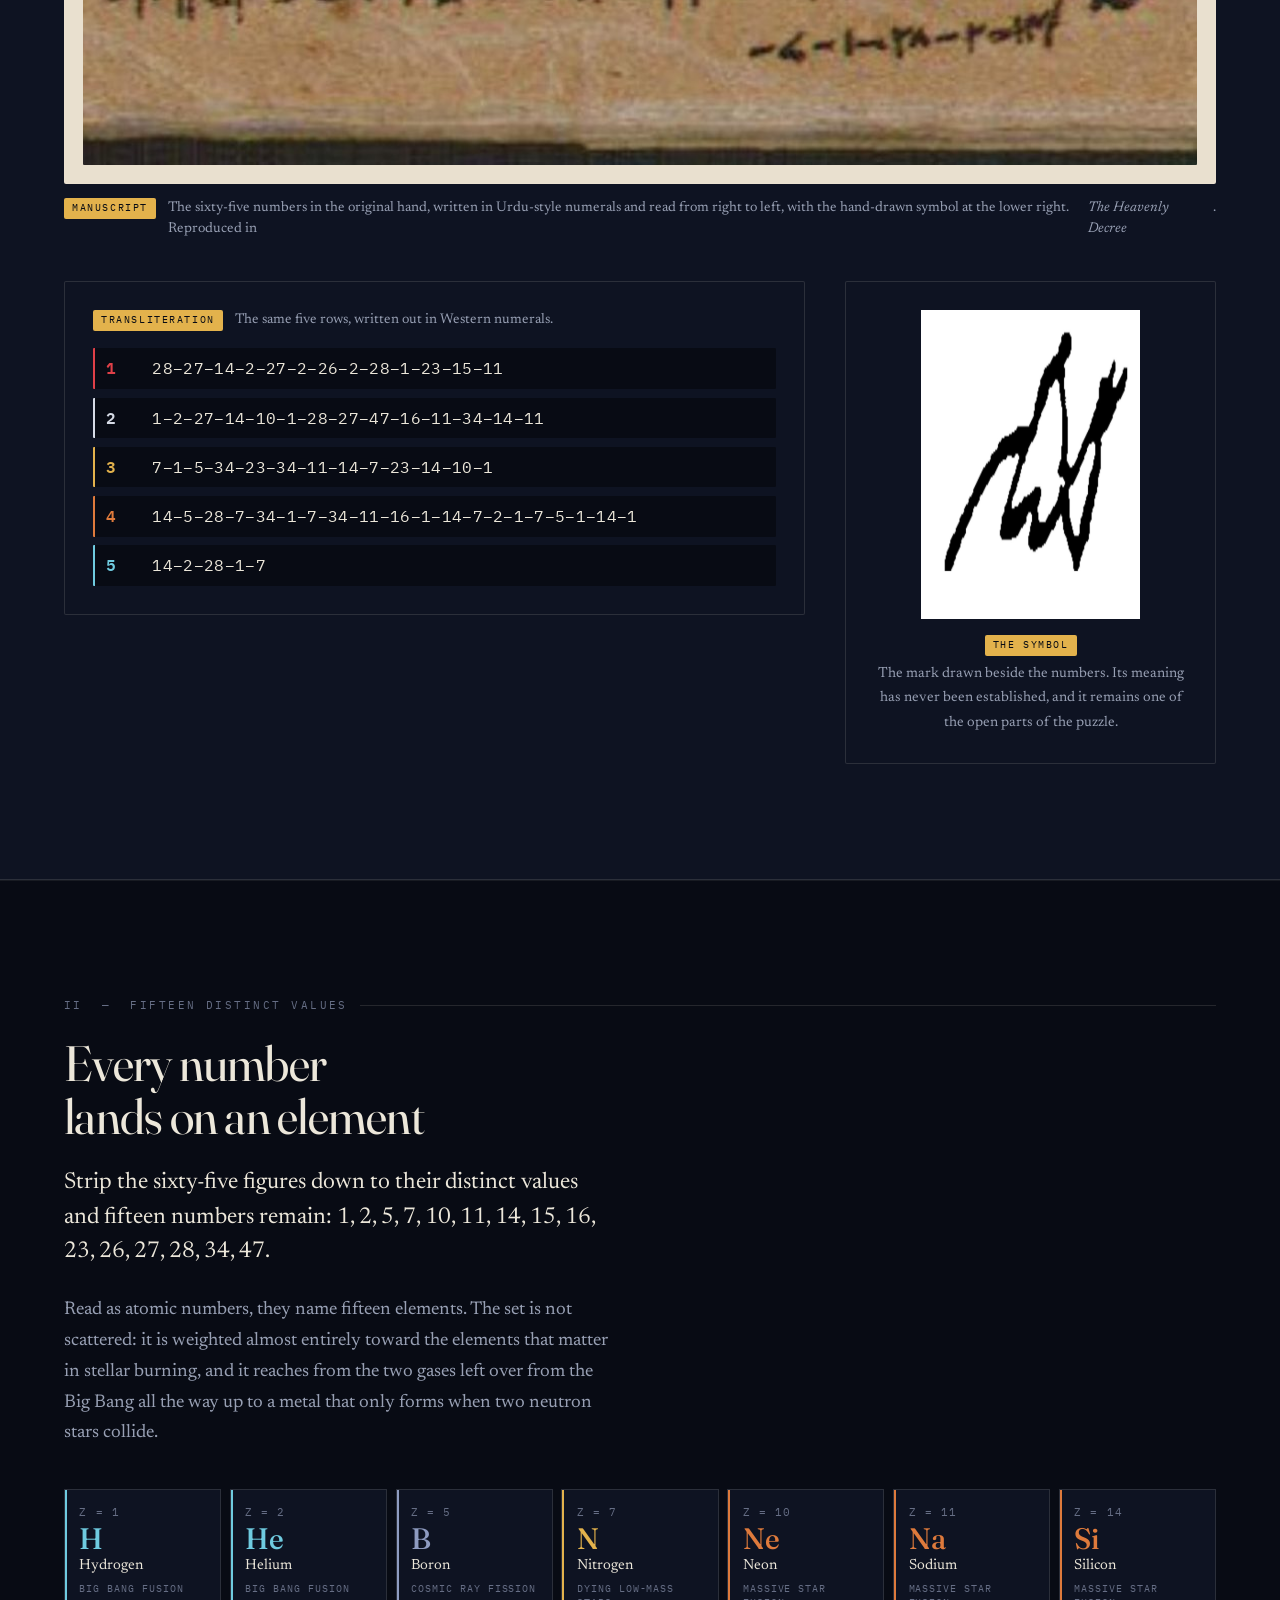
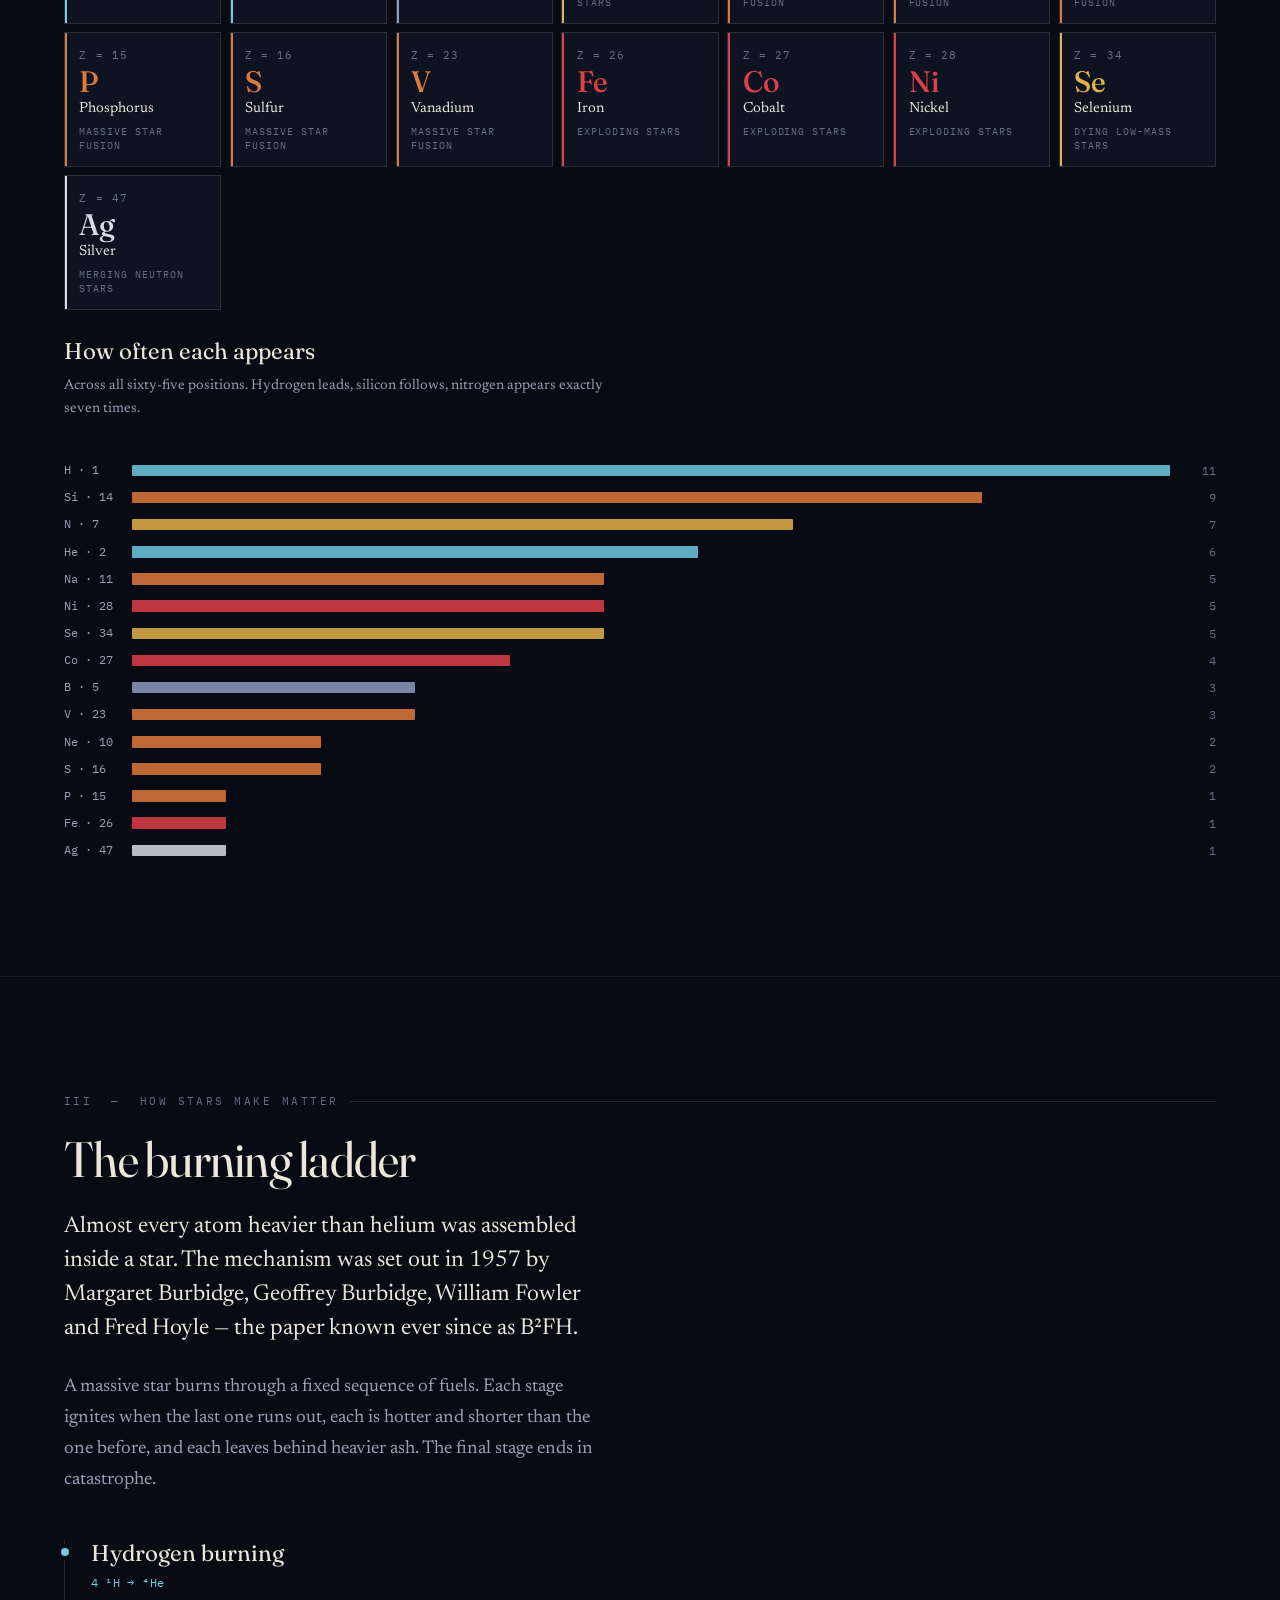
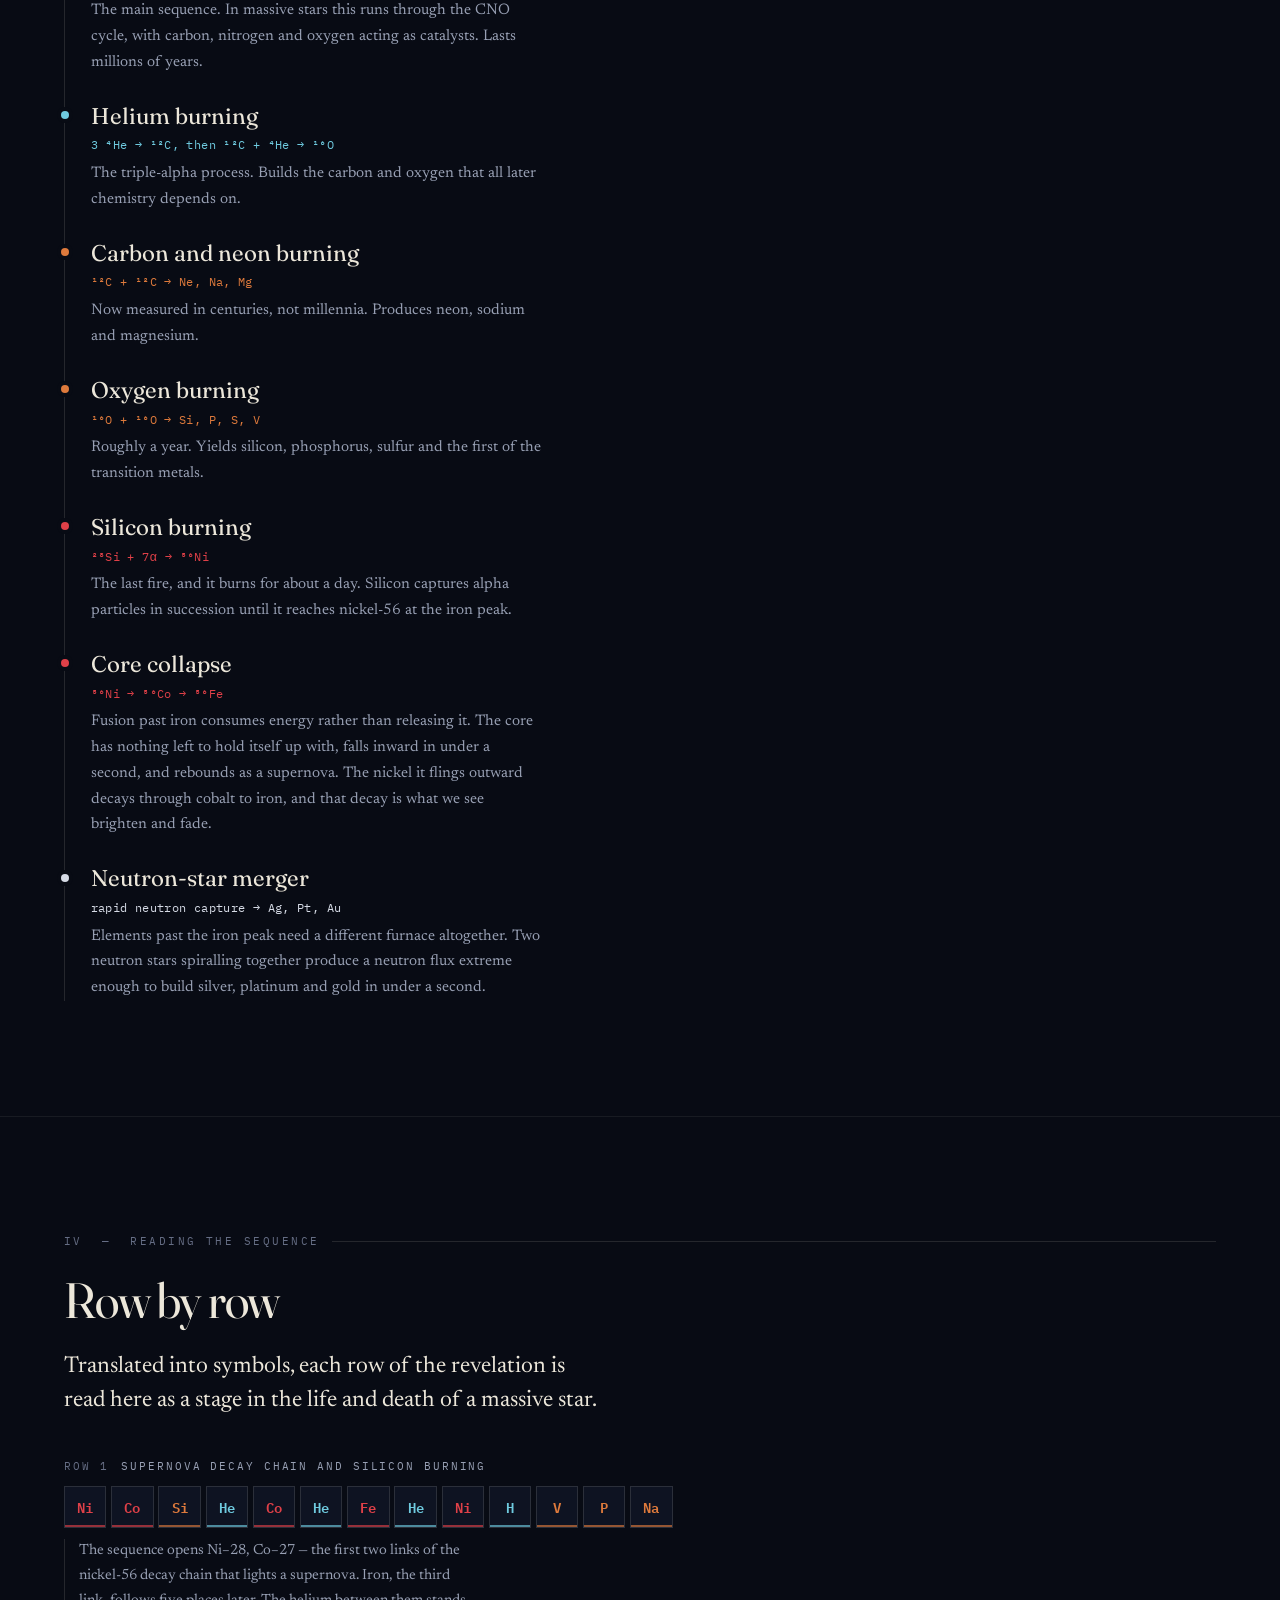
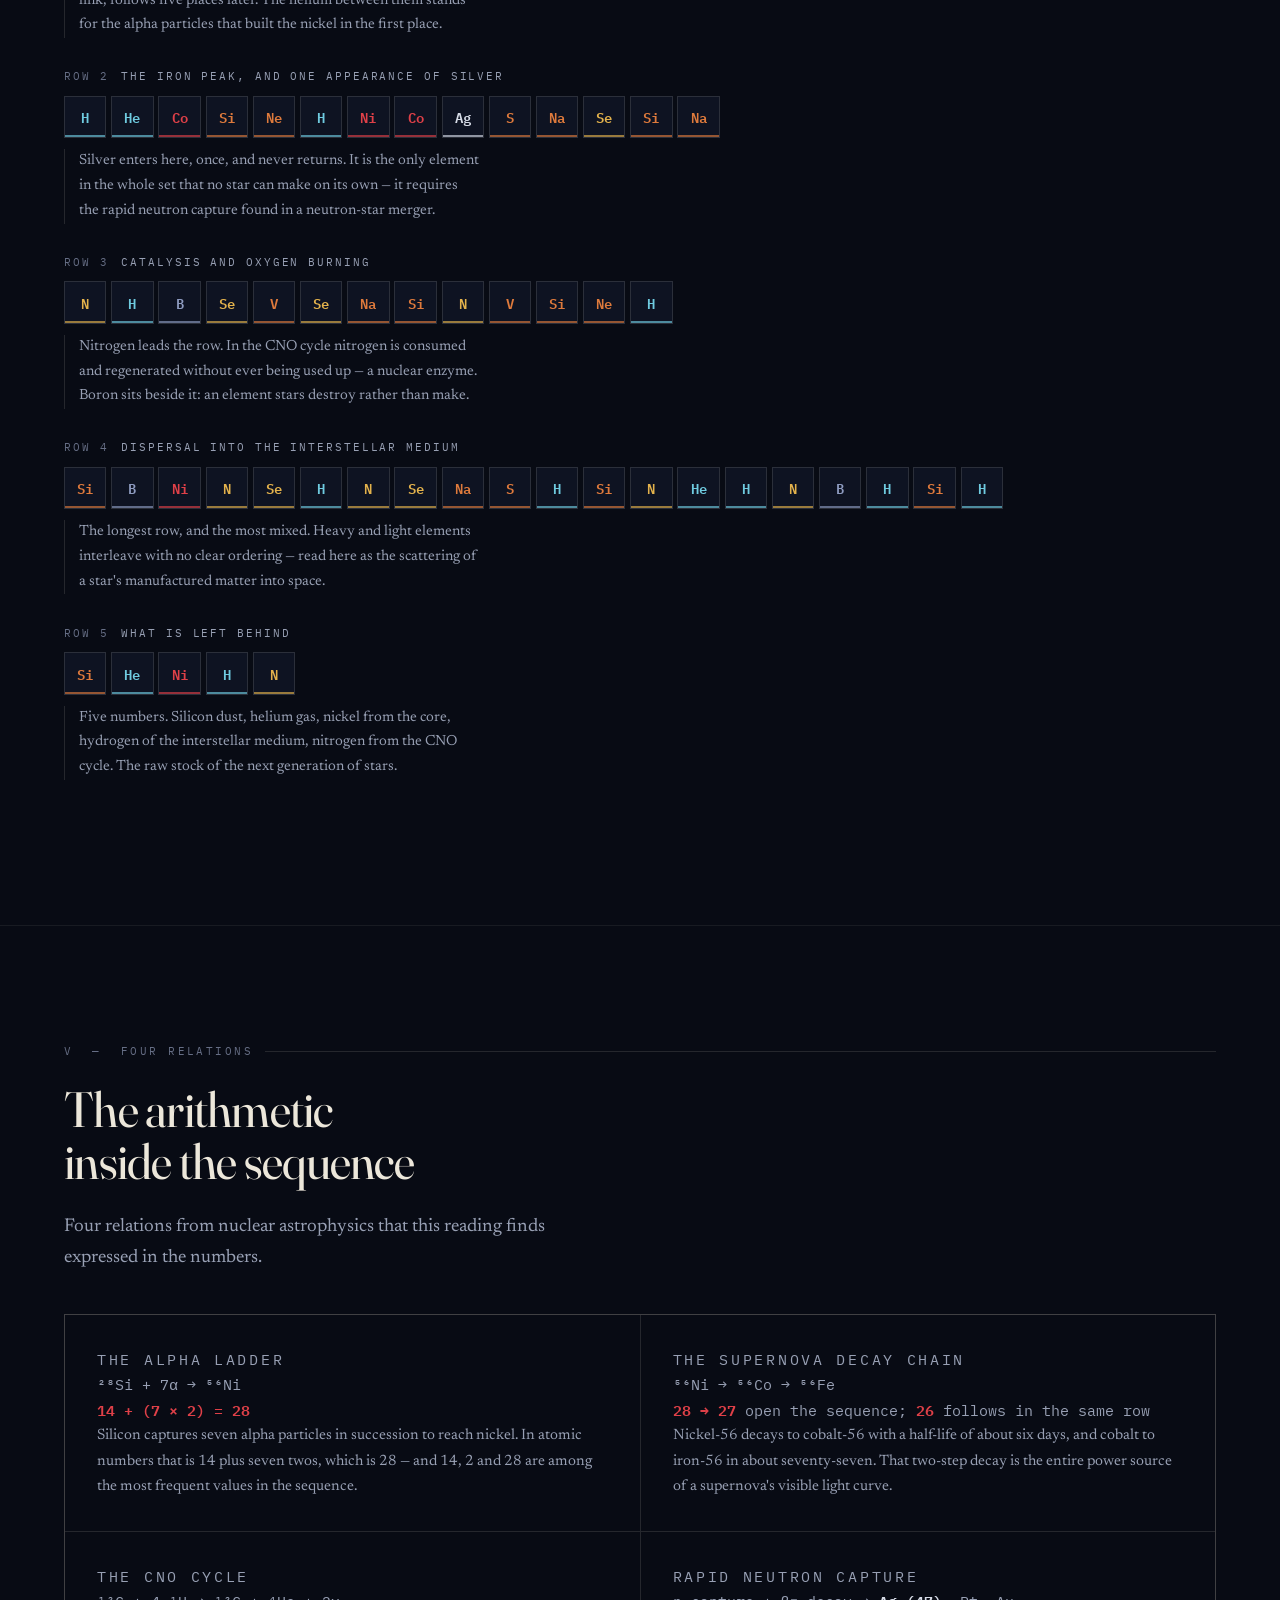
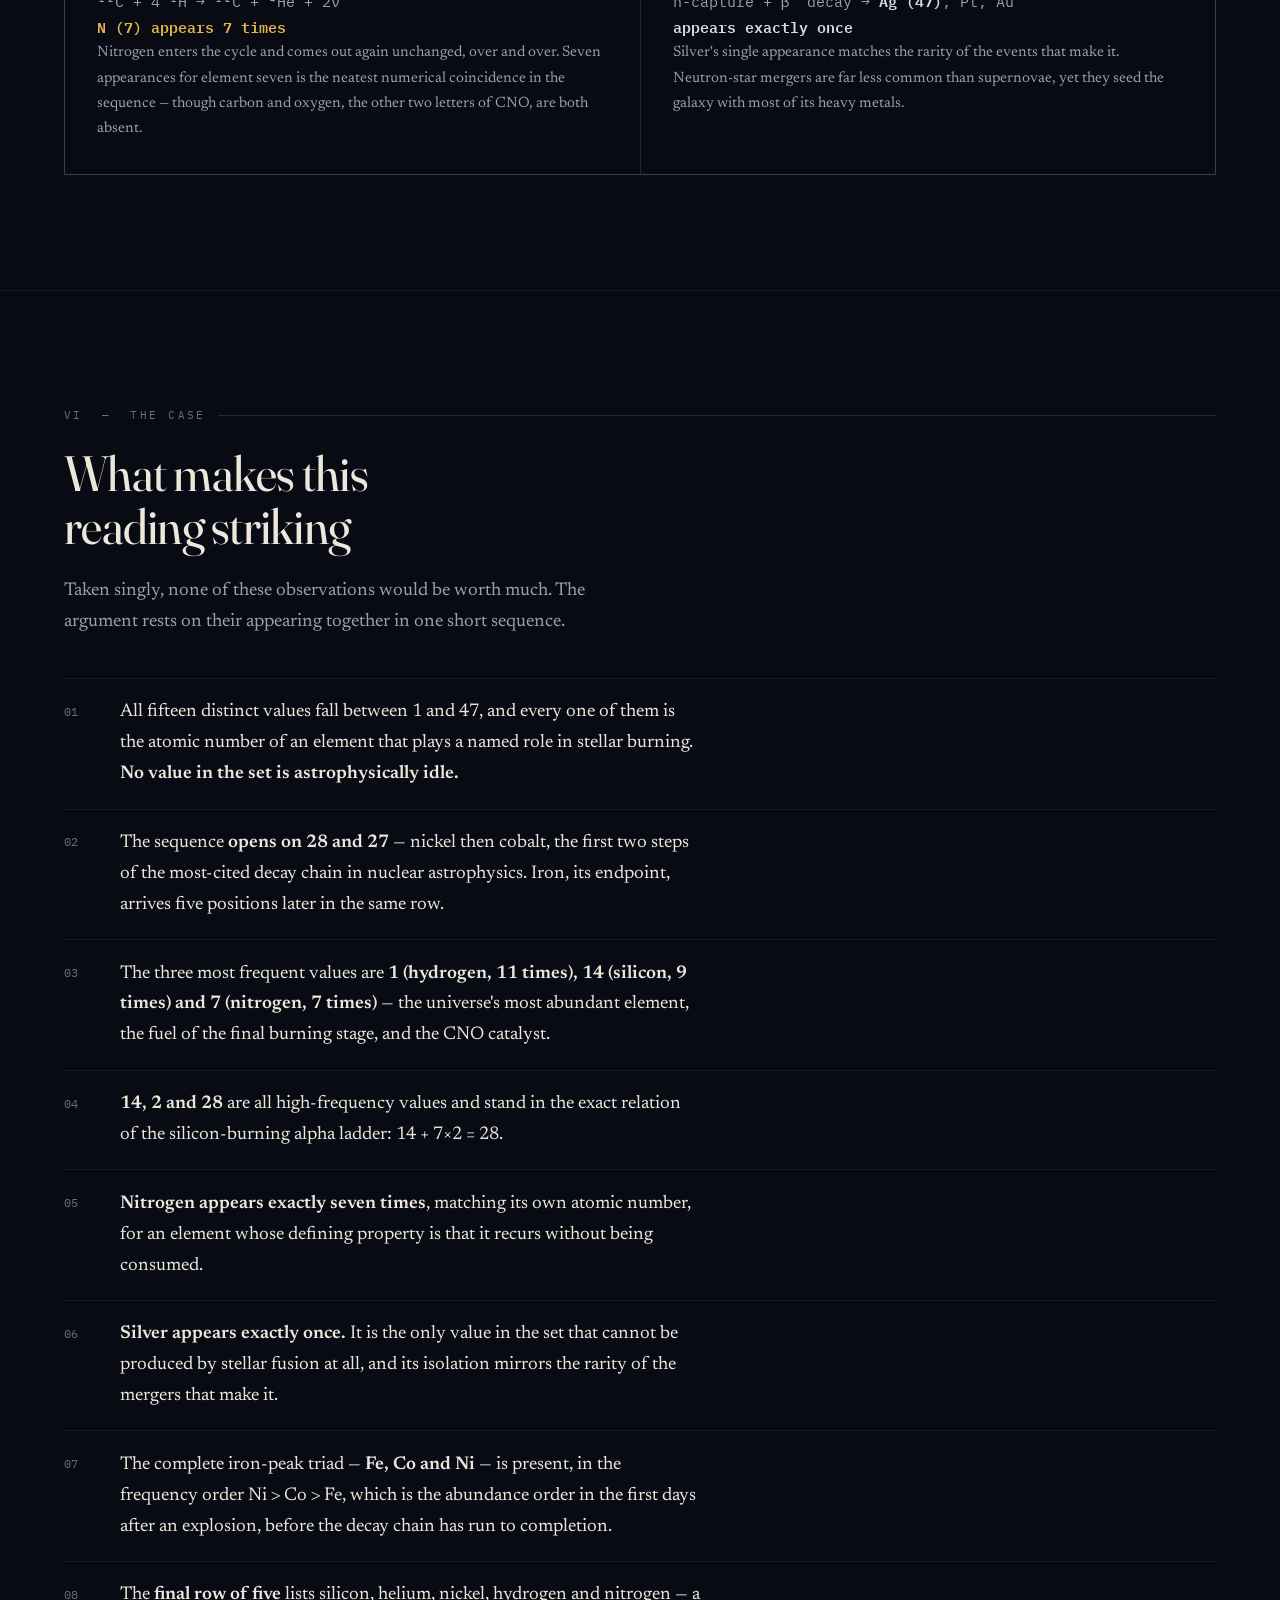
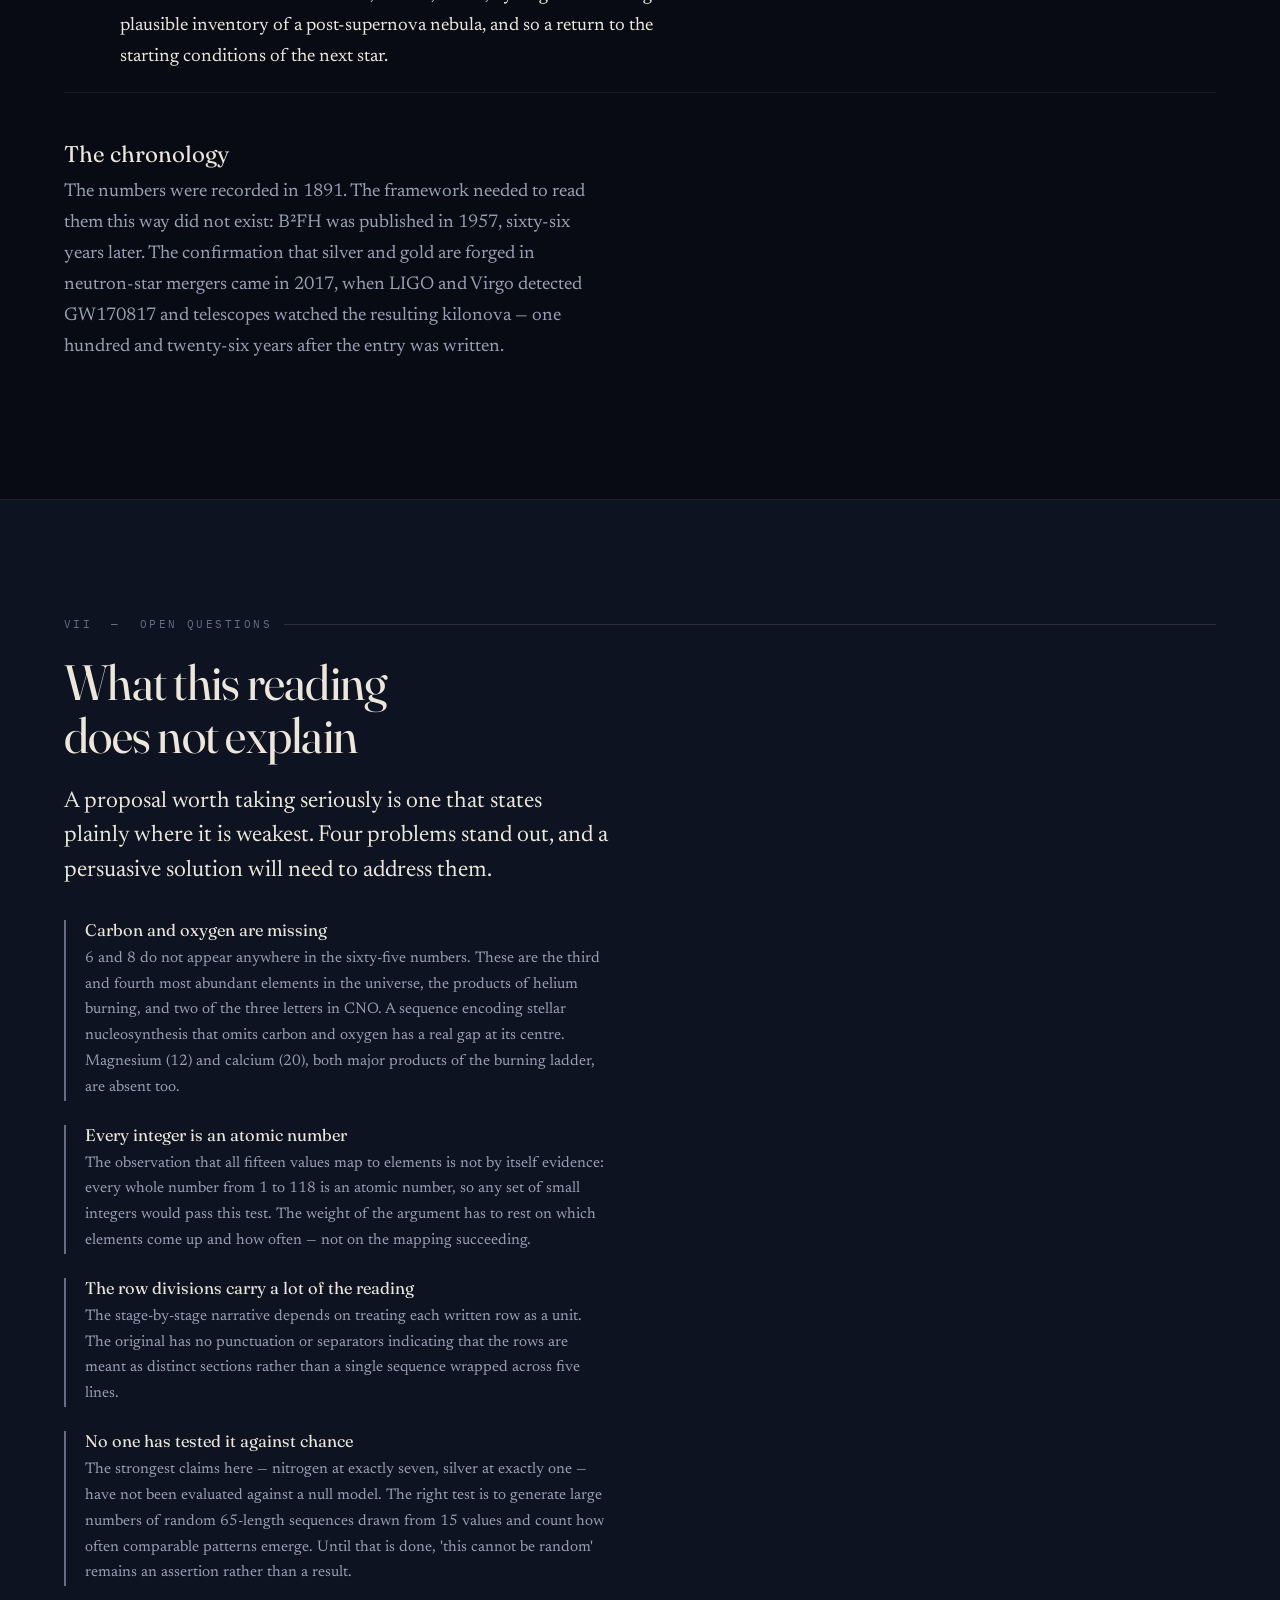
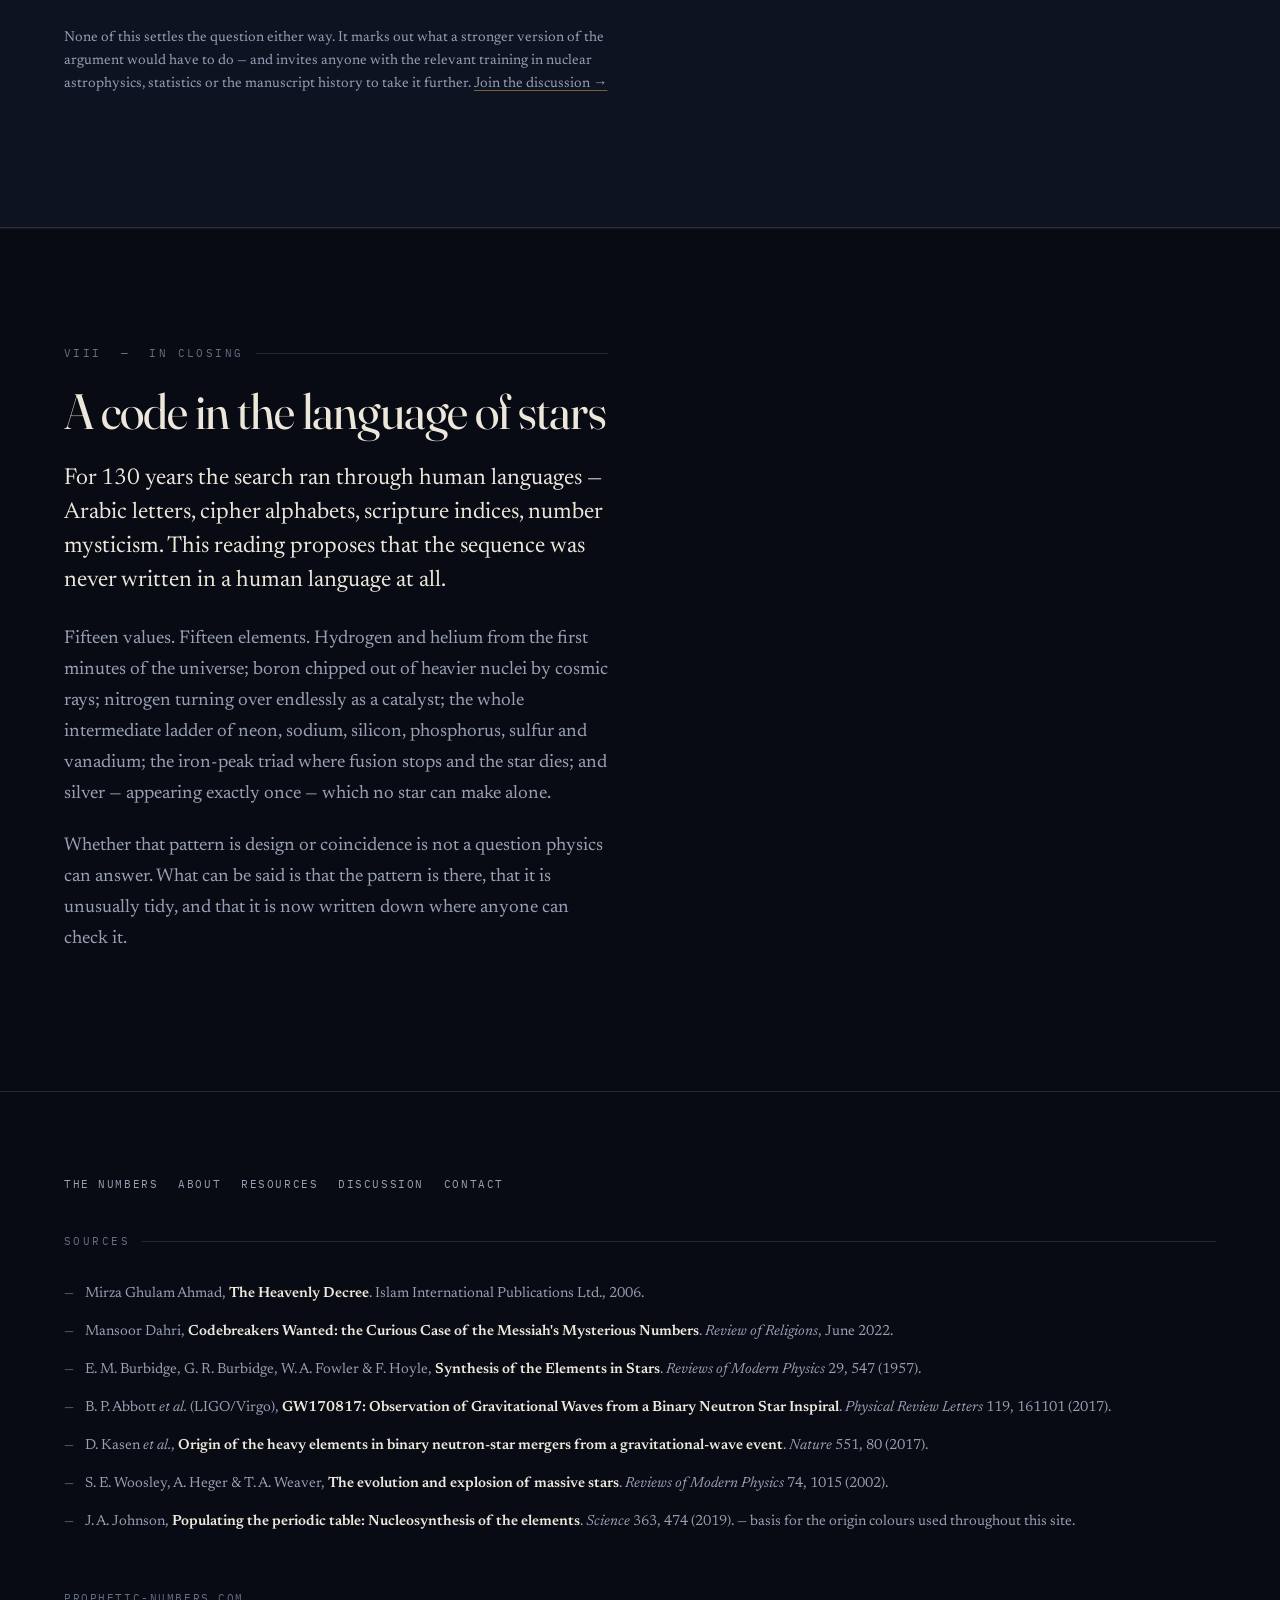
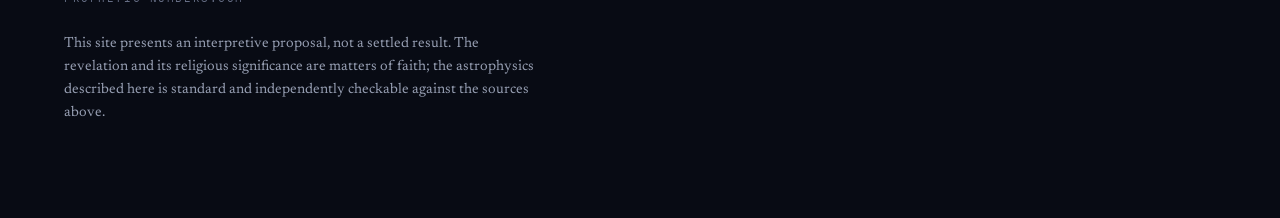
==== commit 4e969625: "Add Resources page with videos, links and topic sections" ====
--- a/index.html
+++ b/index.html
@@ -70,6 +70,7 @@
     <ul class="nav-links">
       <li><a href="/" aria-current="page">The Numbers</a></li>
       <li><a href="/about">About</a></li>
+      <li><a href="/resources">Resources</a></li>
       <li><a href="/discuss">Discussion</a></li>
       <li><a href="/contact">Contact</a></li>
     </ul>
@@ -349,6 +350,7 @@
     <ul class="foot-nav">
       <li><a href="/">The Numbers</a></li>
       <li><a href="/about">About</a></li>
+      <li><a href="/resources">Resources</a></li>
       <li><a href="/discuss">Discussion</a></li>
       <li><a href="/contact">Contact</a></li>
     </ul>
--- a/styles.css
+++ b/styles.css
@@ -199,6 +199,65 @@
 .arabic-note p{margin:0;font-family:var(--display);font-size:clamp(1.1rem,1rem + .5vw,1.35rem);line-height:1.4;font-variation-settings:"opsz" 60,"WONK" 1;font-style:italic}
 .arabic-note .attrib{font-family:var(--mono);font-size:.66rem;letter-spacing:.16em;text-transform:uppercase;color:var(--ink-faint);margin-top:.85rem;font-style:normal}
 
+/* ---------- resources page ---------- */
+.res-intro{max-width:var(--measure)}
+
+.video-grid{display:grid;gap:clamp(1.25rem,3vw,2rem);grid-template-columns:1fr;margin-top:2.5rem}
+@media (min-width:52rem){.video-grid{grid-template-columns:1fr 1fr}}
+.video-card{border:1px solid var(--rule);background:var(--void-2);border-radius:2px;overflow:hidden}
+.video-frame{position:relative;width:100%;aspect-ratio:16/9;background:var(--void-3)}
+.video-frame iframe{position:absolute;inset:0;width:100%;height:100%;border:0}
+.video-placeholder{
+  position:absolute;inset:0;display:flex;flex-direction:column;align-items:center;justify-content:center;
+  gap:.6rem;color:var(--ink-faint);text-align:center;padding:1rem;
+}
+.video-placeholder svg{width:2.75rem;height:2.75rem;opacity:.5}
+.video-placeholder span{font-family:var(--mono);font-size:.66rem;letter-spacing:.14em;text-transform:uppercase}
+.video-meta{padding:1rem 1.15rem}
+.video-meta h3{font-size:1.08rem;margin-bottom:.3rem}
+.video-meta p{margin:0;font-size:.9rem;color:var(--ink-dim);line-height:1.5}
+
+.link-grid{display:grid;gap:.7rem;grid-template-columns:1fr;margin-top:2.5rem}
+@media (min-width:44rem){.link-grid{grid-template-columns:1fr 1fr}}
+@media (min-width:72rem){.link-grid{grid-template-columns:1fr 1fr 1fr}}
+.link-card{
+  display:block;border:1px solid var(--rule);background:var(--void-2);
+  padding:1.15rem 1.3rem;border-radius:2px;text-decoration:none;
+  transition:background .25s ease,border-color .25s ease,transform .25s ease;
+  position:relative;
+}
+.link-card:hover{background:var(--void-3);border-color:var(--gold);transform:translateY(-2px)}
+.link-card .lc-name{
+  font-family:var(--display);font-size:1.12rem;color:var(--ink);
+  font-variation-settings:"opsz" 32,"WONK" 1;font-weight:500;
+  display:flex;align-items:center;gap:.5rem;margin-bottom:.3rem;
+}
+.link-card .lc-name .arr{margin-left:auto;font-family:var(--mono);font-size:.85rem;color:var(--ink-faint)}
+.link-card:hover .lc-name .arr{color:var(--gold)}
+.link-card .lc-url{font-family:var(--mono);font-size:.66rem;letter-spacing:.06em;color:var(--gold);margin-bottom:.5rem;word-break:break-all}
+.link-card .lc-desc{font-size:.9rem;color:var(--ink-dim);line-height:1.5;margin:0}
+
+.topic-grid{display:grid;gap:.7rem;grid-template-columns:1fr;margin-top:2.5rem}
+@media (min-width:44rem){.topic-grid{grid-template-columns:1fr 1fr}}
+.topic-card{
+  display:block;border:1px solid var(--rule);background:var(--void-2);
+  padding:1.4rem 1.5rem;border-radius:2px;text-decoration:none;position:relative;overflow:hidden;
+  transition:background .25s ease,border-color .25s ease;
+}
+.topic-card::before{content:"";position:absolute;left:0;top:0;bottom:0;width:2px;background:var(--c,var(--gold))}
+.topic-card:hover{background:var(--void-3);border-color:var(--c,var(--gold))}
+.topic-card .tc-num{font-family:var(--mono);font-size:.66rem;letter-spacing:.14em;color:var(--ink-faint)}
+.topic-card .tc-title{
+  font-family:var(--display);font-size:1.25rem;color:var(--ink);margin:.35rem 0 .4rem;
+  font-variation-settings:"opsz" 40,"WONK" 1;font-weight:500;line-height:1.15;
+}
+.topic-card .tc-desc{font-size:.92rem;color:var(--ink-dim);line-height:1.5;margin:0}
+.topic-card.soon{opacity:.55;pointer-events:none}
+.topic-card.soon .tc-title .badge{
+  font-family:var(--mono);font-size:.56rem;letter-spacing:.14em;text-transform:uppercase;
+  color:var(--void);background:var(--ink-faint);padding:.15rem .45rem;border-radius:2px;margin-left:.6rem;vertical-align:middle;
+}
+
 /* ---------- manuscript / original document ---------- */
 .manuscript-fig{margin:2.5rem 0 0}
 .manuscript-plate{
